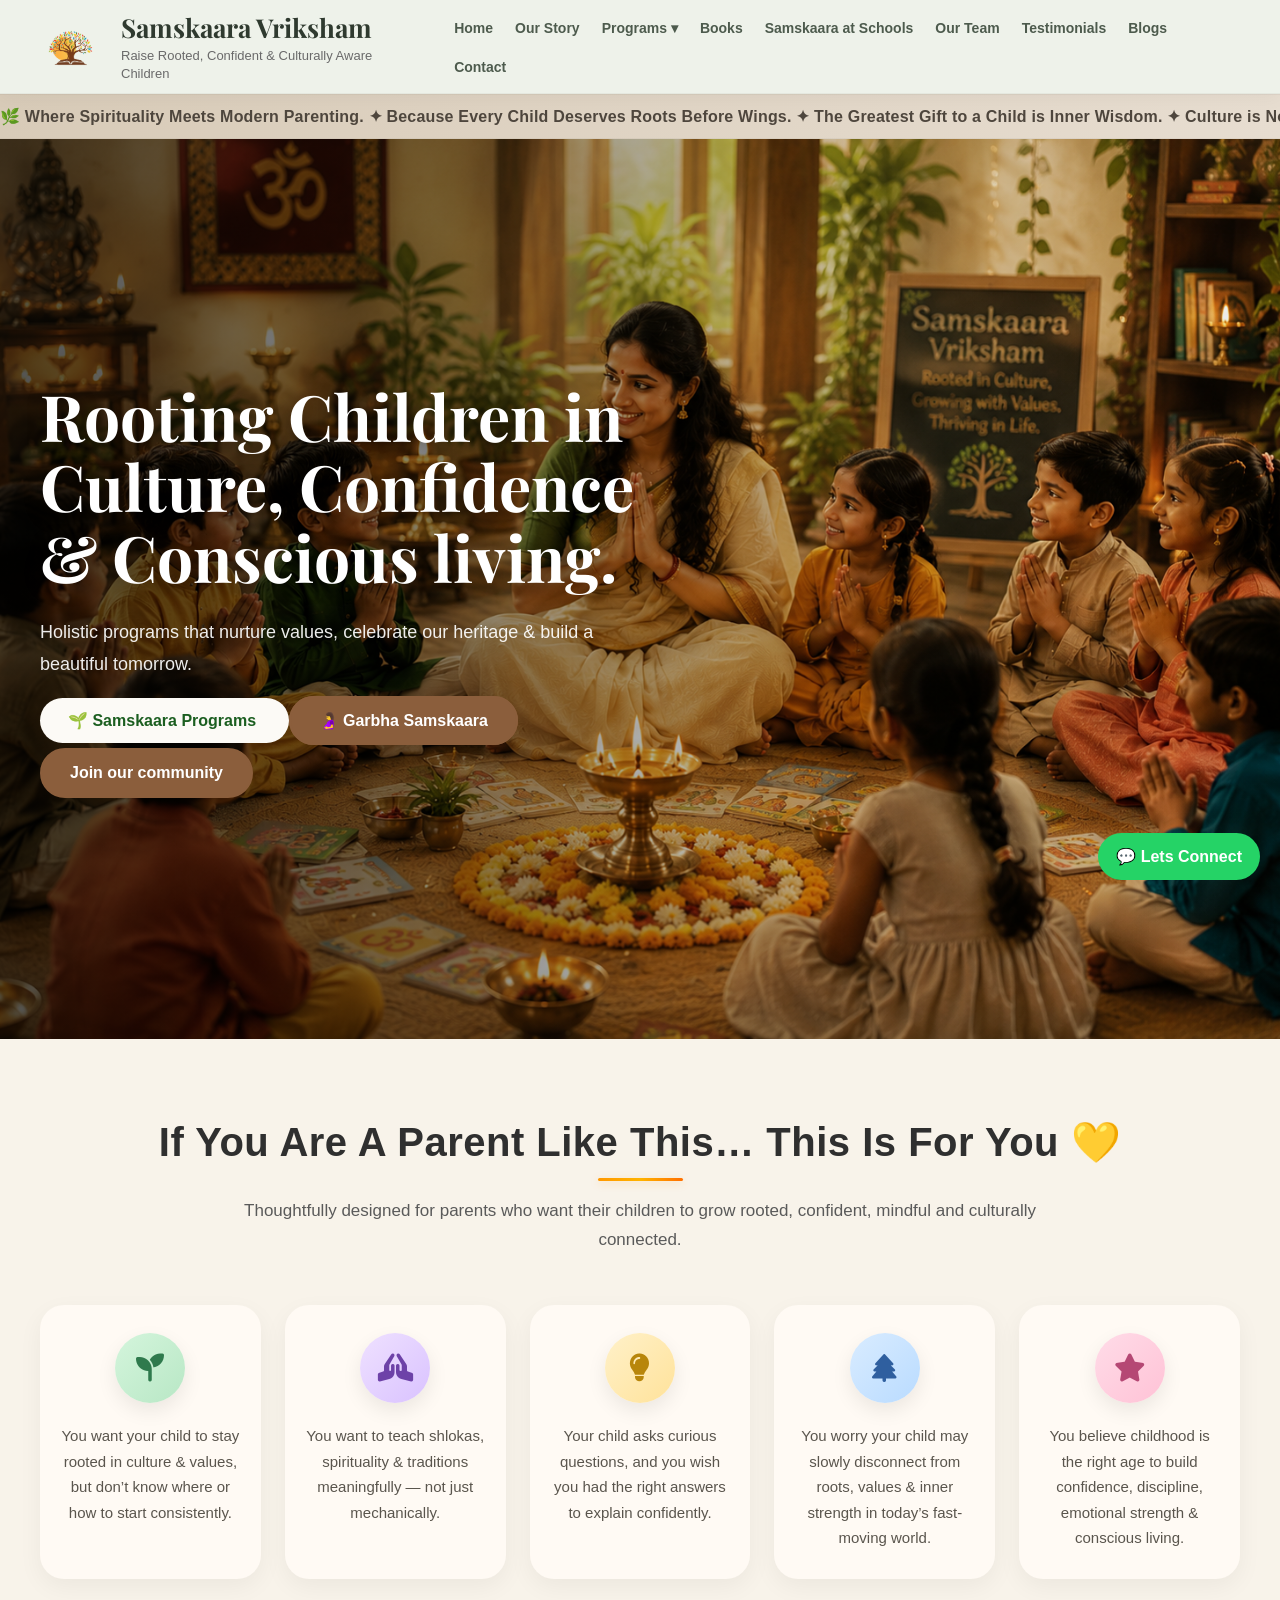
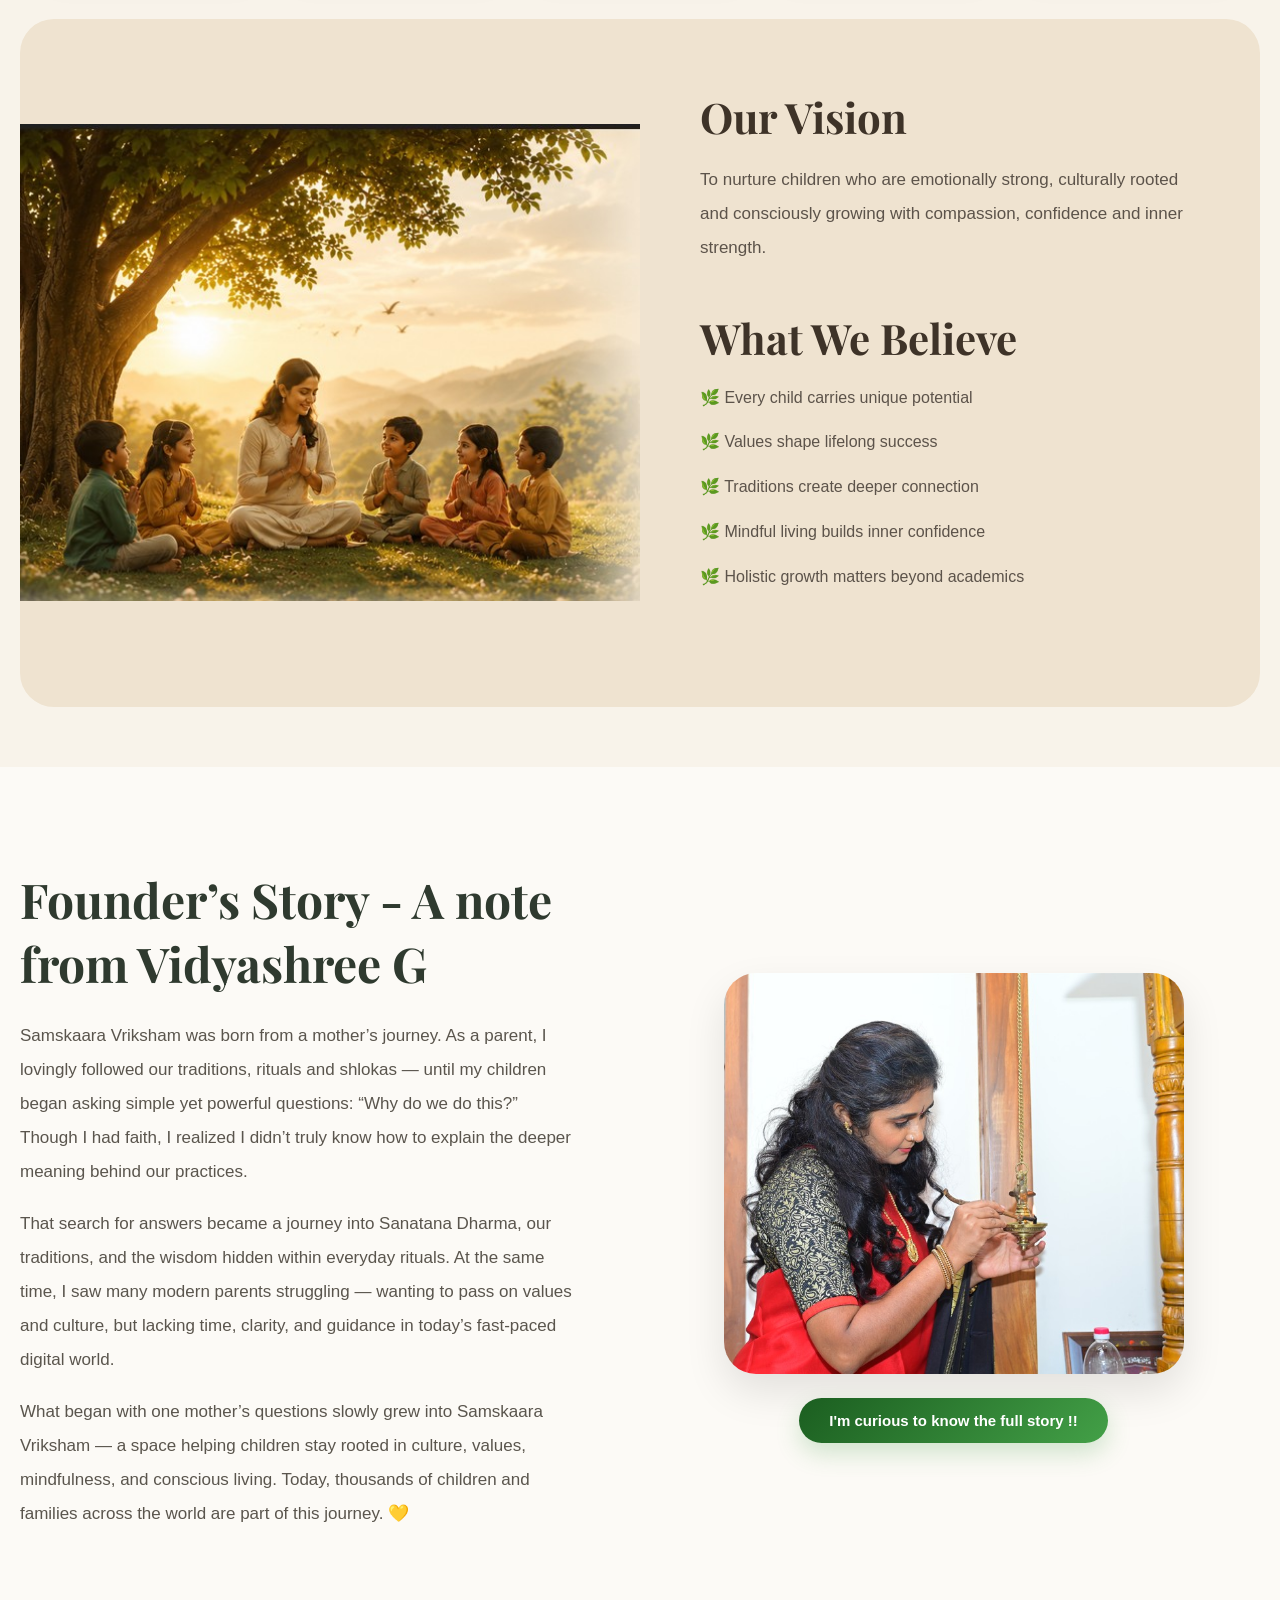
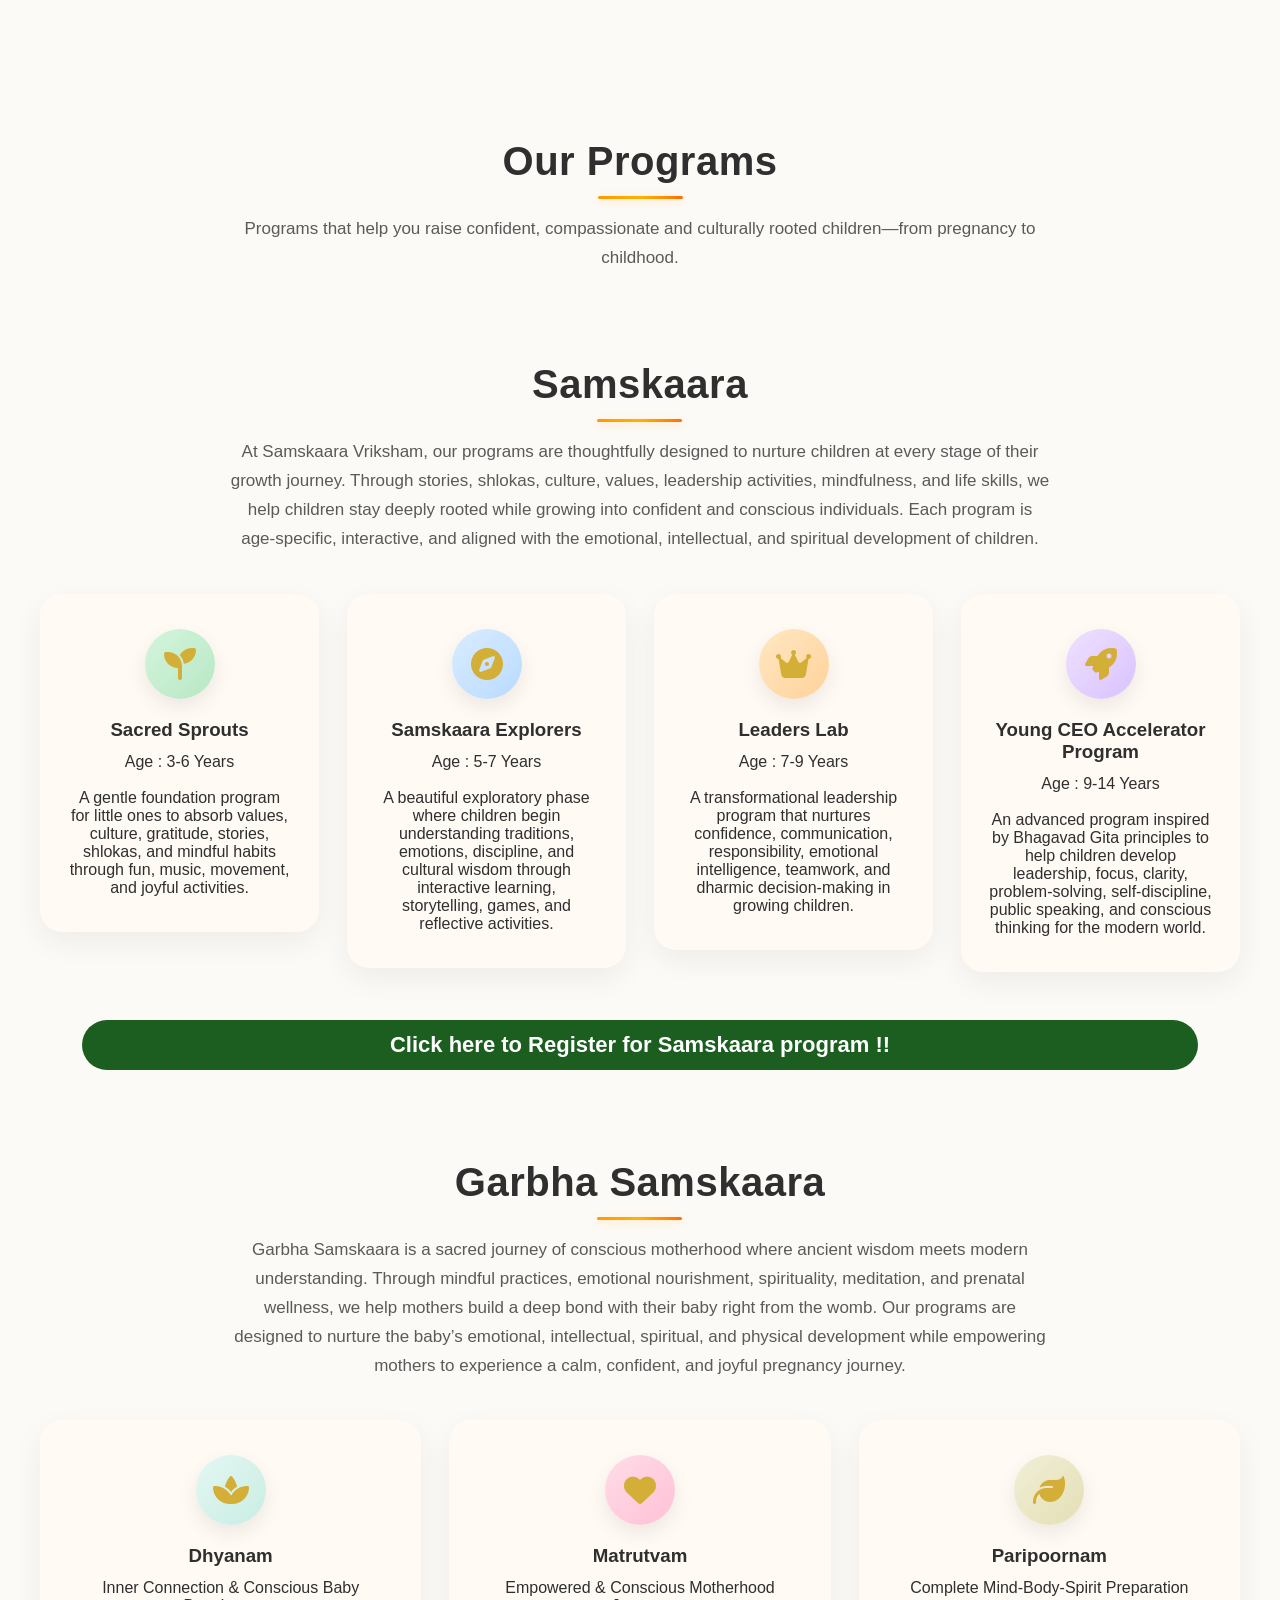
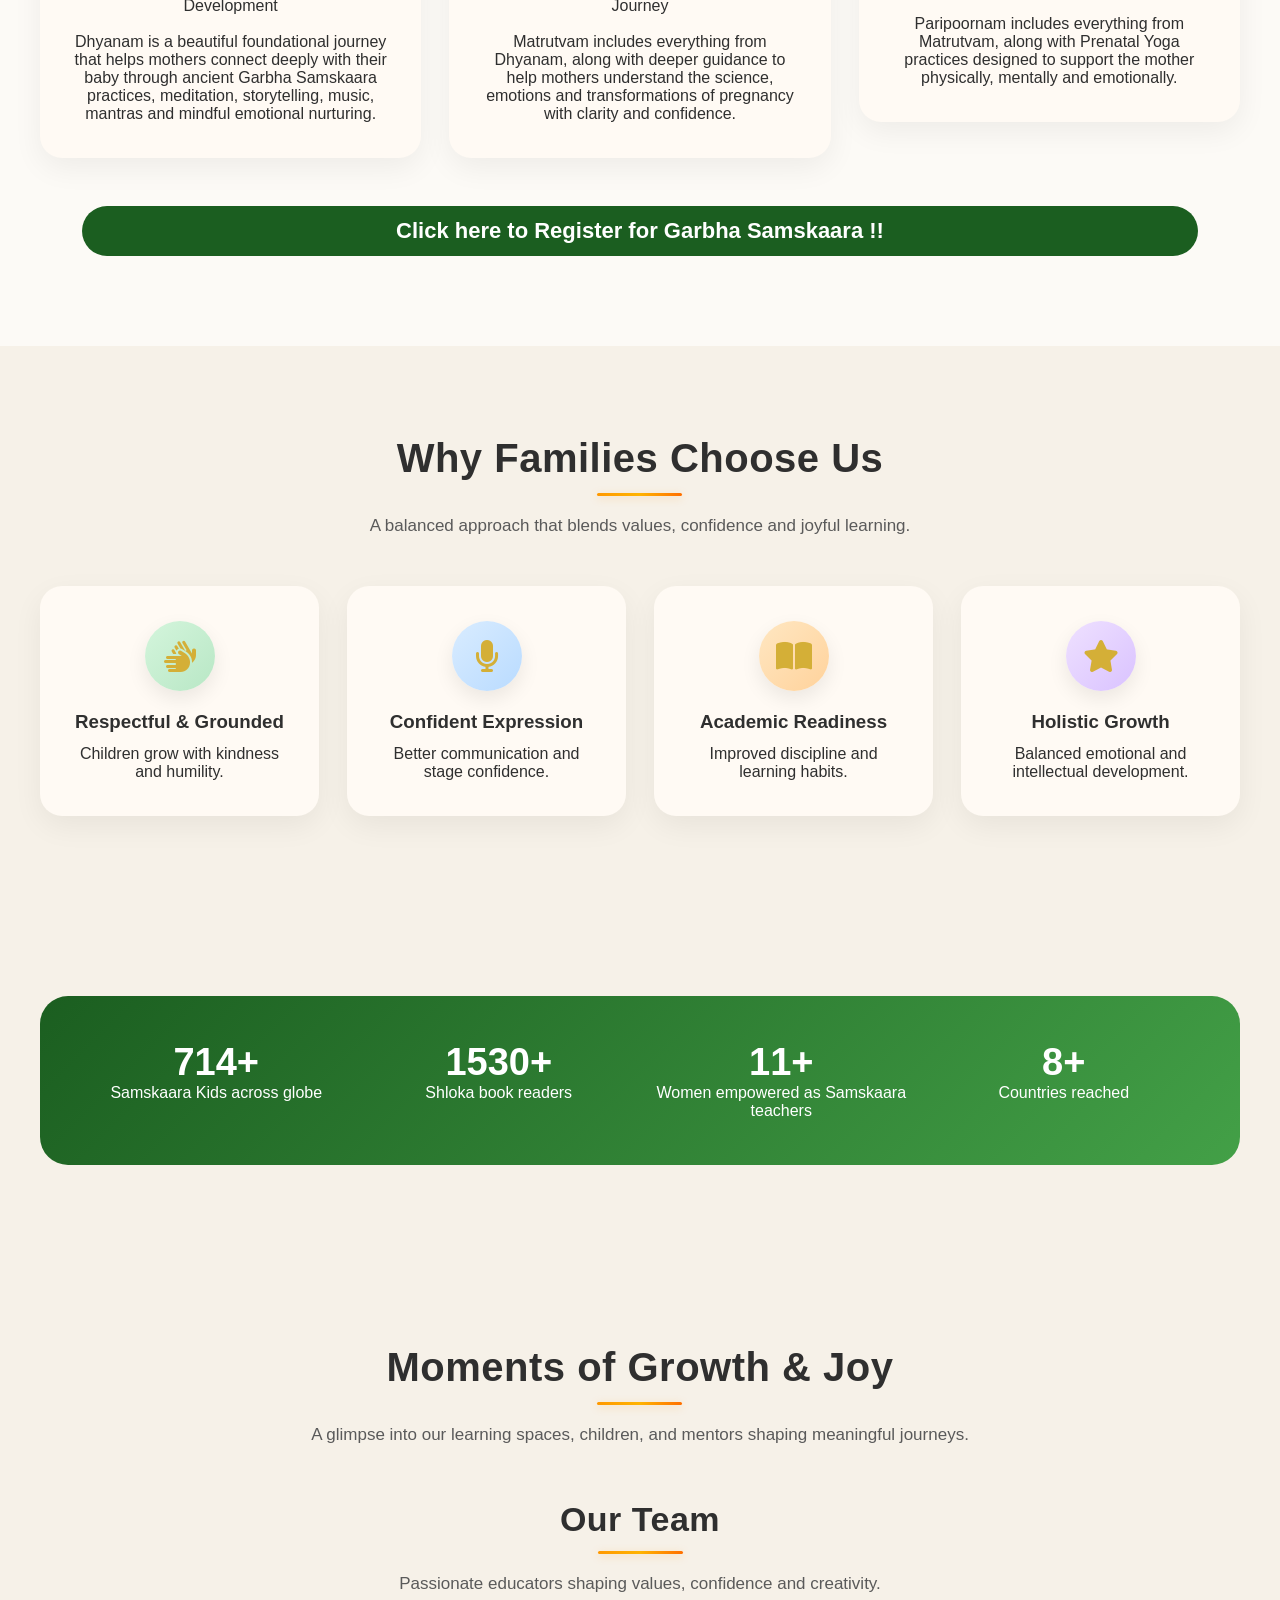
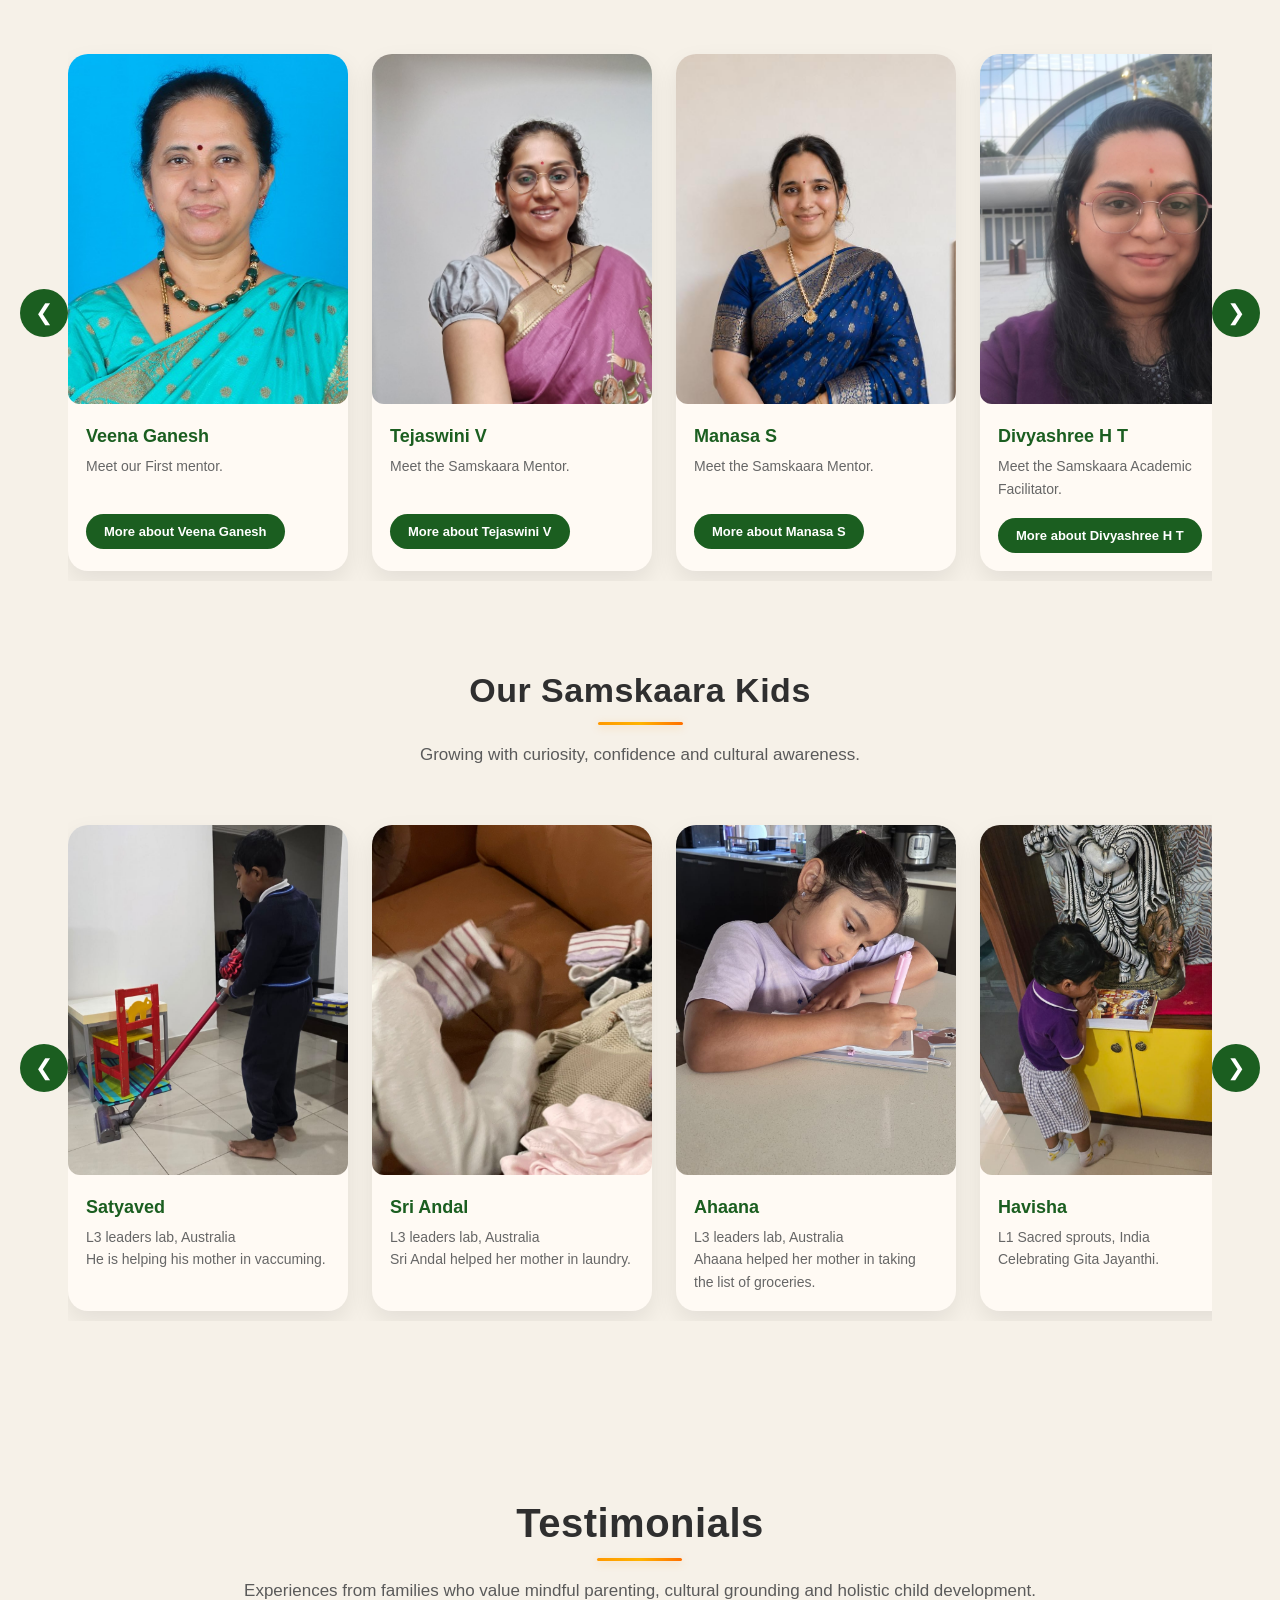
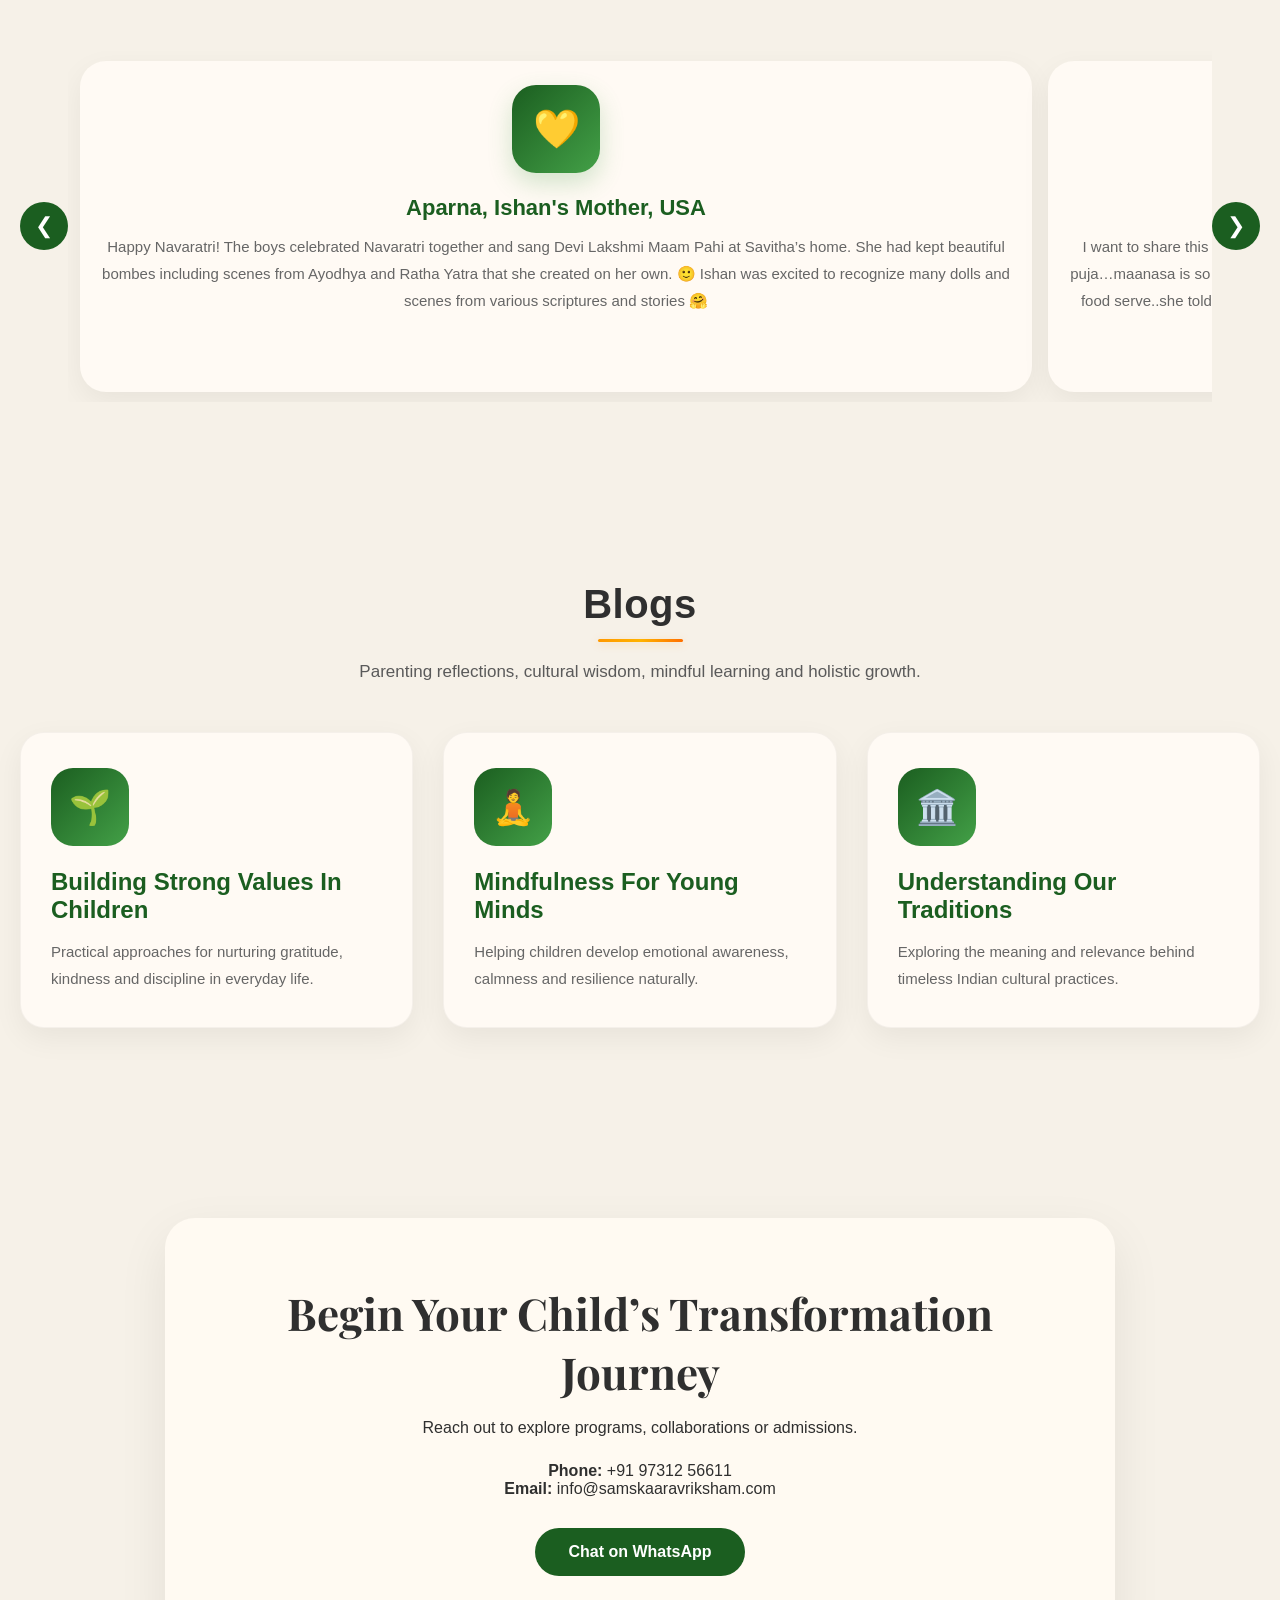
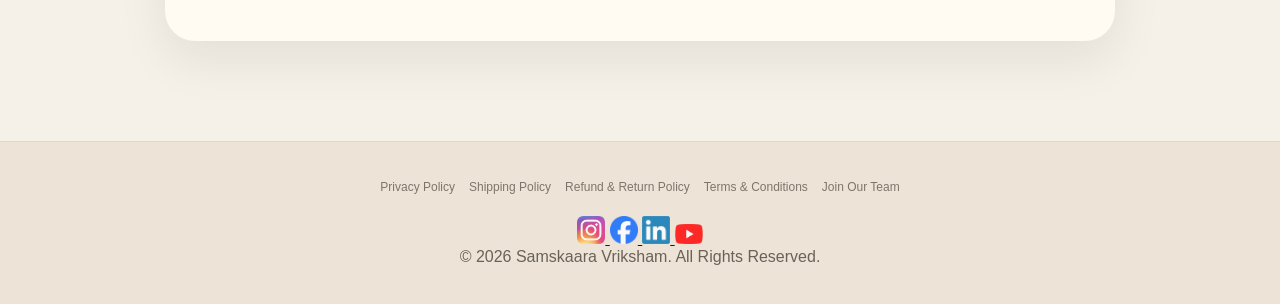
==== index.html @ ed76f3e3 "Update index.html" ====
<!DOCTYPE html>
<html lang="en">

<head>
    <meta charset="UTF-8">
    <meta name="viewport" content="width=device-width, initial-scale=1.0">

    <title>Samskaara Vriksham</title>
	
	<link rel="stylesheet" href="https://cdnjs.cloudflare.com/ajax/libs/font-awesome/6.5.1/css/all.min.css">

    <link rel="stylesheet" href="css/style.css">

    <link href="https://fonts.googleapis.com/css2?family=Playfair+Display:wght@600;700&display=swap" rel="stylesheet">
	
	

		<link rel="icon" href="/favicon.ico" sizes="any">

		<link rel="icon"
			  type="image/png"
			  sizes="32x32"
			  href="/favicon-32x32.png">

		<link rel="icon"
			  type="image/png"
			  sizes="16x16"
			  href="/favicon-16x16.png">

		<link rel="apple-touch-icon"
			  sizes="180x180"
			  href="/apple-touch-icon.png">

		<link rel="manifest"
			  href="/site.webmanifest">


</head>

<body>

<!-- WHATSAPP -->
<a href="https://wa.me/919731256611"
   class="whatsapp-float"
   target="_blank">
    💬 Lets Connect
</a>

<!-- Header -->
<header>

    <div class="header-container">

        <!-- LEFT -->

        <div class="header-left">

            <img src="images/SamskaaraLogo.png"
                 class="logo"
                 alt="Logo">

            <div class="brand-text">

                <h1>Samskaara Vriksham</h1>

                <p>
                    Raise Rooted, Confident &
                    Culturally Aware Children
                </p>

            </div>

        </div>

        <!-- RIGHT -->

        <nav>
            <a href="#home">Home</a>
            <a href="#founder's story">Our Story</a>
            <!--<a href="#programs">Programs</a>-->
			<div class="dropdown">
				<a href="#programs">Programs ▾</a>
				<div class="dropdown-content">
					<a href="#samskaara-programs">
						Samskaara
					</a>
					<a href="#garbha-programs">
						Garbha Samskaara
					</a>
				</div>
			</div>
			<a href="books.html" target="_blank"> Books </a>
			<a href="schools.html" target="_blank"> Samskaara at Schools </a>
            <a href="#gallery">Our Team</a>
            <a href="#testimonials">Testimonials</a>
            <a href="#blogs">Blogs</a>
            <a href="#contact">Contact</a>
        </nav>

    </div>

</header>


<!-- ANNOUNCEMENT -->

<section class="announcement-bar">

    <div class="announcement-track">

        <!-- SET 1 -->

        <div class="announcement-content">
            🌿 Where Spirituality Meets Modern Parenting. ✦ Because Every Child Deserves Roots Before Wings. ✦ The Greatest Gift to a Child is Inner Wisdom. ✦ Culture is Not Taught in a Day — It is Lived Every Day
        </div>

        <div class="announcement-content">
            🌿 Batch announcements - Enrollments open for ✦ Ankuram - Japan, USA ✦ Hanuman Chalisa - India ✦ Gita Vidya - India ✦ Garbha Samskaara - July batch open.
        </div>

        <!-- DUPLICATE FOR SMOOTH LOOP -->

        <div class="announcement-content">
            🌿 Where Spirituality Meets Modern Parenting. ✦ Because Every Child Deserves Roots Before Wings. ✦ The Greatest Gift to a Child is Inner Wisdom. ✦ Culture is Not Taught in a Day — It is Lived Every Day
        </div>

        <div class="announcement-content">
            🌿 Batch announcements - Enrollments open for ✦ Ankuram - Japan, USA ✦ Hanuman Chalisa - India ✦ Gita Vidya - India ✦ Garbha Samskaara - July batch open.
        </div>

    </div>

</section>



<!-- HERO -->
<section class="premium-hero" id="home">

    <div class="hero-overlay"></div>

    <div class="hero-wrapper">

        <div class="hero-text">

            <h1>
                Rooting Children in<br>
                Culture, Confidence &
                Conscious living.
            </h1>

            <p>
                Holistic programs that nurture values,
                celebrate our heritage & build
                a beautiful tomorrow.
            </p>

            <div class="hero-buttons">

                <!--<a href="#programs"
                   class="hero-btn primary">
                    Explore Programs
                </a>-->
				
				<div class="program-selector">

					<a href="#samskaara-programs"
					   class="hero-btn primary">
						🌱 Samskaara Programs
					</a>

					<a href="#garbha-programs"
					   class="hero-btn secondary">
						🤰 Garbha Samskaara
					</a>

				</div>

                <!--<a href="https://calendly.com/vidyashreeg-samskaaravriksham/call-with-vidya-shree-g-founder-of-samskaara-vriksham"
                   class="hero-btn secondary community-btn">
                    Book a call
                </a>-->

				<a href="https://chat.whatsapp.com/F5Qf7QOpMAM3xeWgp6a5io"
				   class="hero-btn secondary"  target="_blank">
					Join our community
				</a>

            </div>

        </div>

    </div>

</section>

<!-- =========================
     ABOUT + VISION SECTION
========================= -->

<section class="about-vision-section">

    <!-- TOP CONCERNS -->

    <div class="concern-strip">

        <div class="section-heading">

		<h2>If You Are A Parent Like This… This Is For You 💛</h2>

		<p>
			Thoughtfully designed for parents who want
			their children to grow rooted, confident,
			mindful and culturally connected.
		</p>

        </div>

      <div class="concern-grid">

    <div class="concern-card">

        <div class="concern-icon">
			<i class="fas fa-seedling"></i>
		</div>
		
		<!--<div class="concern-icon">🌱</div>-->

        <p>
            You want your child to stay rooted in
            culture & values, but don’t know where
            or how to start consistently.
        </p>

    </div>

    <div class="concern-card">

        <div class="concern-icon">
			<i class="fas fa-hands-praying"></i>
		</div>

        <p>
            You want to teach shlokas,
            spirituality & traditions meaningfully —
            not just mechanically.
        </p>

    </div>

    <div class="concern-card">

        <div class="concern-icon">
			<i class="fas fa-lightbulb"></i>
		</div>

        <p>
            Your child asks curious questions,
            and you wish you had the right answers
            to explain confidently.
        </p>

    </div>

    <div class="concern-card">

        <div class="concern-icon">
			<i class="fas fa-tree"></i>
		</div>

        <p>
            You worry your child may slowly disconnect
            from roots, values & inner strength in
            today’s fast-moving world.
        </p>

    </div>

    <div class="concern-card">

        <div class="concern-icon">
			<i class="fas fa-star"></i>
		</div>

        <p>
            You believe childhood is the right age
            to build confidence, discipline,
            emotional strength & conscious living.
        </p>

    </div>

</div>
    <!-- ABOUT + VISION -->

    <div class="vision-wrapper">

        <!-- LEFT IMAGE -->

        <div class="vision-image">

            <img src="images/mission.jpg"
                 alt="About Samskaara">

        </div>

        <!-- RIGHT CONTENT -->

        <div class="vision-content">

            <div class="vision-block">

                <h2>Our Vision</h2>

                <p>
                    To nurture children who are emotionally strong,
                    culturally rooted and consciously growing with
                    compassion, confidence and inner strength.
                </p>

            </div>

            <div class="vision-block">

                <h2>What We Believe</h2>

                <ul class="vision-list">

                    <li>🌿 Every child carries unique potential</li>

                    <li>🌿 Values shape lifelong success</li>

                    <li>🌿 Traditions create deeper connection</li>

                    <li>🌿 Mindful living builds inner confidence</li>

                    <li>🌿 Holistic growth matters beyond academics</li>

                </ul>

            </div>

        </div>

    </div>

</section>


<!-- =========================
     FOUNDER STORY SECTION
========================= -->

<section class="founder-story-section" id="founder's story">

    <div class="founder-wrapper">



        <!-- LEFT CONTENT -->

        <div class="founder-content">

            <h2>Founder’s Story - A note from Vidyashree G</h2>

            <p>
				Samskaara Vriksham was born from a mother’s journey.

				As a parent, I lovingly followed our traditions, rituals and shlokas 
				— until my children began asking simple yet powerful questions:
				“Why do we do this?”

				Though I had faith, I realized I didn’t truly know how to explain 
				the deeper meaning behind our practices.
            </p>

            <p>
				That search for answers became a journey into Sanatana Dharma, 
				our traditions, and the wisdom hidden within everyday rituals.

				At the same time, I saw many modern parents struggling 
				— wanting to pass on values and culture, but lacking time, 
				clarity, and guidance in today’s fast-paced digital world.
            </p>

            <p>
                What began with one mother’s questions slowly grew into Samskaara Vriksham
				— a space helping children stay rooted in culture, 
				values, mindfulness, and conscious living.

				Today, thousands of children and families across the world are part of this journey. 💛
            </p>


        </div>
		

<!-- RIGHT IMAGE -->

<div class="founder-image">

    <img src="images/founder.JPG"
         alt="Founder - Vidyashree G">

    <!-- READ MORE BUTTON -->

    <button class="founder-read-btn"
            onclick="openFounderModal()">
        I'm curious to know the full story !!
    </button>

</div>



<!-- FOUNDER MODAL -->

<div class="founder-modal-overlay"
     id="founderModalOverlay"
     onclick="closeFounderModal()">

    <div class="founder-modal"
         onclick="event.stopPropagation()">

        <span class="founder-close-btn"
              onclick="closeFounderModal()">
            ×
        </span>


<h3>A Mother’s Vision 💛</h3>

<div class="founder-modal-scroll">

    <!-- SHORT TEASER -->
	<p>
		It all began with motherhood.
	</p>

	<p>
		Though I was raised in a culturally rich family,
		I followed traditions with devotion. Festivals were celebrated with joy, shlokas were chanted with love, 
		and I believed I was passing on the same values effortlessly.
		until my children began asking:
		“Why do we do this?”
	</p>

	<p>
		But motherhood changed everything.
	</p>
		
	<p>
		My sons, with their innocent yet curious minds, began asking questions—
		questions that stopped me in my tracks.

		“Why should we take a bath before breakfast?”
		“Why do we chant shlokas?”
		“Why do we follow these rituals?”
	</p>

	<p>
		I had always followed these practices…
		but now, for the first time, I had to explain them.
	</p>
	
	<p>
		And I didn’t have answers.

		That’s when the journey truly began.
	</p>

	<p>
		With a strong will to guide my children meaningfully, 
		I started researching, learning, and rediscovering the 
		depth behind our traditions. What began as a mother’s 
		search for answers slowly turned into a deeper exploration
		of Sanatana Dharma, our Puranas, and the science behind our practices.
	</p>
	
	<p>
		<strong>Then came COVID.</strong>
	</p>

    <!-- EXPAND BUTTON -->

    <button class="expand-story-btn"
            onclick="toggleFullStory()">
        Read Full Story
    </button>

    <!-- FULL STORY -->

    <div class="full-story-content"
         id="fullStoryContent">

    <p>
        With more time at home, the number of questions only grew — and not just from my children.
        When I began interacting with other parents, I realized something important:
    </p>

    <div class="story-points">
        <p>👉 Many of us are following traditions… but we don’t fully understand why.</p>
        <p>👉 Even when we know, we don’t know how to explain it to our children.</p>
    </div>

    <p>
        At the same time, a new challenge was emerging.
    </p>

    <h3>Children today are growing up in a fast-paced, digital world:</h3>

    <ul class="challenge-list">
        <li>Constant screen exposure</li>
        <li>Instant gratification</li>
        <li>Endless food and entertainment choices</li>
    </ul>

    <p>
        They are used to getting everything instantly — just like scrolling on a screen.
        Patience is reducing. Waiting feels difficult.
    </p>

    <h3>And parents?</h3>

    <p>
        With both parents working, stress levels rising, and support systems like grandparents often far away —
        there is very little time, energy, and clarity to consciously pass on values.
    </p>

    <p>
        For families living abroad, the gap feels even wider.
    </p>

    <p class="highlight-text">
        That’s when the thought became clear:
    </p>

    <blockquote>
        “This is not just my problem.<br>
        This is the need of the hour.”
    </blockquote>

    <p>
        And that’s how <strong>Samskaara Vriksham</strong> was born.
    </p>

    

    </div>

</div>

    </div>

</div>



    </div>

</section>



<!-- PROGRAMS -->
<section class="premium-section light-bg" id="programs">

    <!-- HERO HEADING -->
    <div class="section-heading">

        <h2>Our Programs</h2>

        <p>
            Programs that help you raise confident, compassionate and culturally rooted children—from pregnancy to childhood.
        </p>

    </div>

    <!-- ================= SAMSKAARA ================= -->

    <!--<div class="program-category">-->
	<div class="program-category" id="samskaara-programs">

        <div class="section-heading small-heading">

            <h2>Samskaara</h2>

            <p>
                At Samskaara Vriksham, our programs are 
				thoughtfully designed to nurture children at every stage of their growth journey. 
				Through stories, shlokas, culture, values, leadership activities, mindfulness, and life skills, 
				we help children stay deeply rooted while growing into confident and conscious individuals.
				Each program is age-specific, interactive, and aligned with the emotional, intellectual, and spiritual development of children.
            </p>

        </div>

        <div class="premium-grid">

            <!-- ANKURAM -->
            <a href="https://forms.gle/VW9nfLMutMTzNAFb9"
               target="_blank"
               class="program-link sprout">

                <div class="premium-card">

                    <!--<div class="premium-icon">🌱</div>-->
					
					<div class="premium-icon">
						<i class="fas fa-seedling"></i>
					</div>
					

                    <h3> Sacred Sprouts</h3>

                    <p>
                        Age : 3-6 Years
                    </p>
					
					<br>
					
					<p>
						A gentle foundation program for little ones to absorb values, culture, gratitude, stories, shlokas, and mindful habits through fun, music, movement, and joyful activities.
					</p>

                    <!--<span class="quick-btn"
                          onclick="event.preventDefault(); event.stopPropagation(); openModal('Ankuram','A gentle foundation program for little ones to absorb values, culture, gratitude, stories, shlokas, and mindful habits through fun, music, movement, and joyful activities.')">
                        Know more
                    </span>
					

					<span class="quick-btn"
						  onclick="event.preventDefault(); event.stopPropagation(); window.open('https://forms.gle/VW9nfLMutMTzNAFb9', '_blank')">
						Register Here
					</span>-->


                </div>

            </a>

            <!-- DEEPAM -->
            <a href="https://forms.gle/VW9nfLMutMTzNAFb9"
               target="_blank"
               class="program-link explorer">

                <div class="premium-card">

                    <!--<div class="premium-icon">🧭</div>-->

					<div class="premium-icon">
						<i class="fas fa-compass"></i>
					</div>

                    <h3>Samskaara Explorers</h3>

                    <p>
                        Age : 5-7 Years
                    </p>
					
					<br>
					
					<p>
						A beautiful exploratory phase where children begin understanding traditions, emotions, discipline, and cultural wisdom through interactive learning, storytelling, games, and reflective activities.
					</p>

                    <!--<span class="quick-btn"
                          onclick="event.preventDefault(); event.stopPropagation(); openModal('Deepam','A beautiful exploratory phase where children begin understanding traditions, emotions, discipline, and cultural wisdom through interactive learning, storytelling, games, and reflective activities.')">
                        Know more
                    </span>

					<span class="quick-btn"
						  onclick="event.preventDefault(); event.stopPropagation(); window.open('https://forms.gle/VW9nfLMutMTzNAFb9', '_blank')">
						Register Here
					</span>-->

                </div>

            </a>

            <!-- DHARMARATNA -->
            <a href="https://forms.gle/VW9nfLMutMTzNAFb9"
               target="_blank"
               class="program-link leader">

                <div class="premium-card">

                    <!--<div class="premium-icon">🏆</div>-->

					<div class="premium-icon">
						<i class="fas fa-crown"></i>
					</div>

                    <h3>Leaders Lab</h3>

                    <p>
                        Age : 7-9 Years
                    </p>
					
					<br>
					
					<p>
						A transformational leadership program that nurtures confidence, communication, responsibility, emotional intelligence, teamwork, and dharmic decision-making in growing children.
					</p>

                    <!--<span class="quick-btn"
                          onclick="event.preventDefault(); event.stopPropagation(); openModal('Dharmaratna','A transformational leadership program that nurtures confidence, communication, responsibility, emotional intelligence, teamwork, and dharmic decision-making in growing children.')">
                        Know more
                    </span>

					<span class="quick-btn"
						  onclick="event.preventDefault(); event.stopPropagation(); window.open('https://forms.gle/VW9nfLMutMTzNAFb9', '_blank')">
						Register Here
					</span>-->

                </div>

            </a>

            <!-- GITA VIDYA -->
            <a href="https://forms.gle/VW9nfLMutMTzNAFb9"
               target="_blank"
               class="program-link ceo">

                <div class="premium-card">

                    <!--<div class="premium-icon">🌟</div>-->

					<div class="premium-icon">
						<i class="fas fa-rocket"></i>
					</div>

                    <h3>Young CEO Accelerator Program</h3>

                    <p>
                        Age : 9-14 Years
                    </p>
					
					<br>
					
					<p>
						An advanced program inspired by Bhagavad Gita principles to help children develop leadership, focus, clarity, problem-solving, self-discipline, public speaking, and conscious thinking for the modern world.
					</p>
					

                    <!--<span class="quick-btn"
                          onclick="event.preventDefault(); event.stopPropagation(); openModal('Gita Vidya','An advanced program inspired by Bhagavad Gita principles to help children develop leadership, focus, clarity, problem-solving, self-discipline, public speaking, and conscious thinking for the modern world.')">
                        Know more
                    </span>

					<span class="quick-btn"
						  onclick="event.preventDefault(); event.stopPropagation(); window.open('https://forms.gle/VW9nfLMutMTzNAFb9', '_blank')">
						Register Here
					</span>-->

                </div>

            </a>

        </div>

		<div style="width:100%; text-align:center; margin-top:30px;">

				<span class="quick-btn"   style="display:inline-block;width:1200px;max-width:90%;padding:12px;text-align:center;font-size:22px;font-weight:bold;cursor:pointer;"
					  onclick="event.preventDefault(); event.stopPropagation(); window.open('https://forms.gle/VW9nfLMutMTzNAFb9', '_blank')">

					Click here to Register for Samskaara program !!

				</span>

		</div>

    </div>

    <!-- ================= GARBHA SAMSKAARA ================= -->

    <!--<div class="program-category">-->
	<div class="program-category" id="garbha-programs">

        <div class="section-heading small-heading">

            <h2>Garbha Samskaara</h2>

            <p>
                Garbha Samskaara is a sacred journey of conscious motherhood where ancient wisdom meets 
				modern understanding. Through mindful practices, emotional nourishment, spirituality,
				meditation, and prenatal wellness, we help mothers build a deep bond with their baby right from the womb.

				Our programs are designed to nurture the baby’s emotional, intellectual, spiritual, 
				and physical development while empowering mothers to experience a calm, confident, and joyful pregnancy journey.
            </p>

        </div>

        <div class="premium-grid">

            <!-- DHYANAM -->
            <a href="https://forms.gle/JAQhPoVRQ36QSWD99"
               target="_blank"
               class="program-link dhyanam">

                <div class="premium-card">

                    <!--<div class="premium-icon">🧘</div>-->


					<div class="premium-icon">
						<i class="fas fa-spa"></i>
					</div>

                    <h3>Dhyanam</h3>

                    <p>
                        Inner Connection & Conscious Baby Development
                    </p>
					
					<br>
					
					<p>
						Dhyanam is a beautiful foundational journey that helps mothers connect deeply with their baby through ancient Garbha Samskaara practices, meditation, storytelling, music, mantras and mindful emotional nurturing.
					</p>


					<!--<span class="quick-btn"
						  onclick="event.preventDefault(); event.stopPropagation(); openModal(
						  'Dhyanam',
						  `
						  <p>
						  Dhyanam is a beautiful foundational journey that helps mothers connect deeply with their baby through ancient Garbha Samskaara practices, meditation, storytelling, music, mantras and mindful emotional nurturing.
						  </p>

						  <br>

						  <p>
						  This program focuses on nurturing the baby’s:
						  </p>

						  <ul class='modal-list'>
							  <li>🌸 EQ (Emotional Quotient)</li>
							  <li>🧠 IQ (Intelligence Quotient)</li>
							  <li>🕉️ SQ (Spiritual Quotient)</li>
						  </ul>

						  <br>

						  <p>
						  Right from the womb, while helping mothers cultivate peace, positivity, awareness and emotional balance during pregnancy.
						  </p>
						  `
						  )">

						Know More

					</span>

					<span class="quick-btn"
						  onclick="event.preventDefault(); event.stopPropagation(); window.open('https://forms.gle/JAQhPoVRQ36QSWD99', '_blank')">
						Register Here
					</span>-->

                </div>

            </a>

            <!-- MATRUTVAM -->
            <a href="https://forms.gle/JAQhPoVRQ36QSWD99"
               target="_blank"
               class="program-link matrutvam">

                <div class="premium-card">

                    <!--<div class="premium-icon">🤱</div>-->
					<div class="premium-icon">
						<i class="fas fa-heart"></i>
					</div>

                    <h3>Matrutvam</h3>

                    <p>
                        Empowered & Conscious Motherhood Journey
                    </p>
					
					<br>
					
					<p>
						Matrutvam includes everything from Dhyanam, along with deeper guidance to help mothers understand the science, emotions and transformations of pregnancy with clarity and confidence.
					</p>


					<!--<span class="quick-btn"
						  onclick="event.preventDefault(); event.stopPropagation(); openModal(
						  'Matrutvam',
						  `
						  <p>
						  Matrutvam includes everything from Dhyanam,
						  along with deeper guidance to help mothers
						  understand the science, emotions and
						  transformations of pregnancy with
						  clarity and confidence.
						  </p>

						  <br>

						  <p>
						  Through practical wisdom and emotional support,
						  mothers learn:
						  </p>

						  <ul class='modal-list'>

							  <li>🌸 Pregnancy awareness & body changes</li>

							  <li>💛 Emotional management</li>

							  <li>🥗 Sattvic nutrition</li>

							  <li>🎵 Music therapy</li>

							  <li>👶 Infant care basics</li>

							  <li>🤱 Breastfeeding guidance</li>

							  <li>✨ Labor preparation</li>

						  </ul>

						  <br>

						  <p>
						  This journey helps mothers feel emotionally strong,
						  informed, prepared and empowered throughout
						  pregnancy and beyond.
						  </p>
						  `
						  )">

						Know more

					</span>

					<span class="quick-btn"
						  onclick="event.preventDefault(); event.stopPropagation(); window.open('https://forms.gle/JAQhPoVRQ36QSWD99', '_blank')">
						Register Here
					</span>-->

                </div>

            </a>

            <!-- PARIPOORNAM -->
            <a href="https://forms.gle/JAQhPoVRQ36QSWD99"
               target="_blank"
               class="program-link paripoornam">

                <div class="premium-card">

                    <!--<div class="premium-icon">🧘‍♀️</div>-->
					
					<div class="premium-icon">
						<i class="fas fa-leaf"></i>
					</div>					

                    <h3>Paripoornam</h3>

                    <p>
                        Complete Mind-Body-Spirit Preparation
                    </p>
					
					<br>
					
					<p>
						Paripoornam includes everything from Matrutvam, along with Prenatal Yoga practices designed to support the mother physically, mentally and emotionally.
					</p>


					<!--<span class="quick-btn"
						  onclick="event.preventDefault(); event.stopPropagation(); openModal(
						  'Paripoornam',
						  `
						  <p>
						  Paripoornam includes everything from
						  Matrutvam, along with
						  Prenatal Yoga practices designed to
						  support the mother physically,
						  mentally and emotionally.
						  </p>

						  <br>

						  <p>
						  The program includes:
						  </p>

						  <ul class='modal-list'>

							  <li>🧘 Gentle prenatal asanas</li>

							  <li>🌬️ Pranayama & breathwork</li>

							  <li>🌸 Meditation & relaxation techniques</li>

							  <li>💪 Flexibility & strength-building practices</li>

						  </ul>

						  <br>

						  <p>
						  These practices help mothers stay calm,
						  active, flexible and connected during pregnancy,
						  while also supporting smoother recovery
						  and well-being after delivery.
						  </p>
						  `
						  )">

						Know more

					</span>

					<span class="quick-btn"
						  onclick="event.preventDefault(); event.stopPropagation(); window.open('https://forms.gle/JAQhPoVRQ36QSWD99', '_blank')">
						Register Here
					</span>-->

                </div>

            </a>		

        </div>
		
		<div style="width:100%; text-align:center; margin-top:30px;">

				<span class="quick-btn"   style="display:inline-block;width:1200px;max-width:90%;padding:12px;text-align:center;font-size:22px;font-weight:bold;cursor:pointer;"
					  onclick="event.preventDefault(); event.stopPropagation(); window.open('https://forms.gle/JAQhPoVRQ36QSWD99', '_blank')">

					Click here to Register for Garbha Samskaara !!

				</span>

		</div>
    </div>

</section>

<!-- BENEFITS -->
<section class="premium-section" id="benefits">

    <div class="section-heading">
        <h2>Why Families Choose Us</h2>
        <p>
            A balanced approach that blends values,
            confidence and joyful learning.
        </p>
    </div>

    <div class="premium-grid">

        <div class="premium-card benefit grounded">
            <div class="premium-icon">
                <i class="fas fa-hands"></i>
            </div>
            <h3>Respectful & Grounded</h3>
            <p>Children grow with kindness and humility.</p>
        </div>

        <div class="premium-card benefit expression">
            <div class="premium-icon">
                <i class="fas fa-microphone"></i>
            </div>
            <h3>Confident Expression</h3>
            <p>Better communication and stage confidence.</p>
        </div>

        <div class="premium-card benefit learning">
            <div class="premium-icon">
                <i class="fas fa-book-open"></i>
            </div>
            <h3>Academic Readiness</h3>
            <p>Improved discipline and learning habits.</p>
        </div>

        <div class="premium-card benefit holistic">
            <div class="premium-icon">
                <i class="fas fa-star"></i>
            </div>
            <h3>Holistic Growth</h3>
            <p>Balanced emotional and intellectual development.</p>
        </div>

    </div>

</section>

<!-- STATS -->
<section class="premium-section" id="stats-section">

    <div class="highlight-strip">

        <div>
            <h3 class="counter" data-target="1400">0</h3>
            <p>Samskaara Kids across globe</p>
        </div>

        <div>
            <h3 class="counter" data-target="3000">0</h3>
            <p>Shloka book readers</p>
        </div>

        <div>
            <h3 class="counter" data-target="20">0</h3>
            <p>Women empowered as Samskaara teachers</p>
        </div>

        <div>
            <h3 class="counter" data-target="15">0</h3>
            <p>Countries reached</p>
        </div>

    </div>

</section>

<!-- =========================
     GALLERY SECTION
========================= -->

<section class="premium-section"
         id="gallery">

    <div class="section-heading">

        <h2>Moments of Growth & Joy</h2>

        <p>
            A glimpse into our learning spaces, children,
            and mentors shaping meaningful journeys.
        </p>

    </div>

    <!-- ================= TEAM ================= -->

    <div style="margin-top:50px;">

        <div class="section-heading">

            <h2 style="font-size:34px;">Our Team</h2>

            <p>
                Passionate educators shaping values,
                confidence and creativity.
            </p>

        </div>

        <div class="slider-container">

            <button class="slider-btn"
                    onclick="scrollTeamGallery(-1)">
                ❮
            </button>

            <div class="scroll-gallery"
                 id="teamGallery">

                <!-- CARD -->

                <!--<div class="gallery-card">
                    <img src="images/founder1.JPG" alt="Founder">

                    <div class="gallery-card-content">
                        <h3>Founder - Vidyashree G</h3>
                        <p>Guiding children with care and wisdom.</p>
                    </div>
                </div>-->

				<!-- Veena Ganesh -->
				<div class="gallery-card">

					<img src="images/teacher1.jpeg"
						 alt="Teacher">

					<div class="gallery-card-content">

						<h3>Veena Ganesh</h3>
						
						
						<p>
							Meet our First mentor.
						</p>
						
						<br>

						<!-- KNOW MORE BUTTON -->

						<span class="teacher-btn"
							  onclick="event.stopPropagation(); openTeacherModal(
							  'Veena Ganesh',
							  'Meet our First mentor',
							  'images/teacher1.jpeg',
							  `
							  <p>
									Fondly called as 'Veena Amma' was born and brought up in a culturally rich and disciplined family in Hassan, Karnataka, Veena Ganesh grew up in a home where spirituality and tradition were not just practices but a way of life. Nurtured by a strict and disciplined father and a highly educated, culturally rooted mother, her childhood was deeply influenced by daily poojas, bhajans, prayers, and devotional practices followed with sincerity and devotion.
							  </p>

							  <br>

							  <p>
									From a young age, she was immersed in traditions like writing Rama Nama, listening to Kavya Vaachanas from her mother, and actively participating in festivals with complete dedication. Her strongest influences were her mother and grandmother, who consistently upheld family rituals and values, shaping her deep respect for samskaara and cultural continuity.
							  </p>

							  <br>

							  <p>
									As she grew older, Veena began to understand the deeper meaning behind these practices. Her spiritual curiosity expanded further through learning Bhagavad Gita and Upanishads from her aunts, which transformed her perspective on life, parenting, and childhood development. She strongly believes that values, culture, and positive mindset should be nurtured right from early childhood.
							  </p>
							  
							  <p>
									Her journey with Samskaara Vriksham comes from a heartfelt intention—to help children stay culturally rooted, disciplined, and emotionally balanced in today’s fast-changing world. She sees children as pure, curious souls who can be shaped with love, care, and the right guidance in their formative years.
							  </p>

							  <p>
									“Every child deserves true love and care.” 🌿
									A Few Things Close to Her Heart
							</p>
									
									<p>📿 Favourite mantra: “Om Namah Shivaya”</p>
									<p>🪔 Favourite festivals: Gowri & Ganesha festival</p>
									<p>📖 Loves teaching: Shlokas & Bhagavad Gita values</p>
									<p>🍲 Comfort food: Rice & Sambar</p>
									<p>👧 Joy with children: Talking, playing, and making them laugh</p>
									<p>✨ Personal strength: Dedication, honesty, and love</p>
									<p>🌿 Practice: Pranayama and chanting shlokas</p>
									<p>😄 Fun fact: Children enjoy her mimicry and expressive faces</p>
							  
							  `
							  )">
							  
							  

							More about Veena Ganesh

						</span>

					</div>

				</div>

				<!-- Tejaswini V-->
				<div class="gallery-card">

					<img src="images/teacher4.jpeg"
						 alt="Teacher">

					<div class="gallery-card-content">

						<h3>Tejaswini V</h3>

						<p>
							Meet the Samskaara Mentor.
						</p>
						
						<br>

						<!-- KNOW MORE BUTTON -->

						<span class="teacher-btn"
							  onclick="event.stopPropagation(); openTeacherModal(
							  'Tejaswini V',
							  'Meet the Samskaara Mentor',
							  'images/teacher4.jpeg',
							  `
							  <p>
									Born and brought up in Bengaluru, Tejaswini grew up in a loving joint family where traditions, 
									togetherness, and values were naturally practiced in everyday life. Her childhood was filled
									with family gatherings, cultural celebrations, stories from the Puranas, daily poojas, rangoli, 
									and observing the beauty behind Indian traditions and rituals. Growing up in such a nurturing 
									environment gave her confidence, emotional strength, and a deep sense of connection with people
									and culture from an early age.
							  </p>

							  <br>

							  <p>
									Her grandmother played a significant role in shaping her samskaara journey and helping her 
									understand the importance of values, discipline, spirituality, and respecting elders. 
									Watching and following simple daily rituals at home gradually built a strong connection within
									her towards Indian culture, traditions, and spiritual living.
							  </p>

							  <br>

							  <p>
									Tejaswini believes that children should grow with confidence, emotional strength, kindness, 
									patience, and the freedom to express themselves without fear. She strongly feels that true 
									education goes beyond marks and competition — it is about helping children become emotionally 
									healthy, focused, creative, responsible, and self-believing individuals who can face life with clarity and confidence.
							  </p>
							  
							  <p>
									As a mentor at Samskaara Vriksham, she feels deeply connected to the mission of preserving 
									culture and values for future generations. She believes Samskaara Vriksham beautifully connects
									generations together by helping children and families understand not only what traditions are followed,
									but also the meaning, purpose, and wisdom behind them.
							  </p>

							  <p>
									With a background in Electrical and Electronics Engineering, Tejaswini is also a Certified Graphologist
									and Vedic Math teacher. She is passionate about teaching Kannada, shlokas, stotras, their meanings, 
									and guiding people through motivational talks and counselling. Her teaching style is interactive, 
									engaging, knowledgeable, and deeply connected to practical understanding.
							  </p>

							  <p>
									“Every child deserves the opportunity to discover their true potential.” 🌼
									A Few Things Close to Her Heart
							</p>
									
									<p>📿 Loves chanting: “Adi deva namastubhyam prasida mama bhaskara…” </p>
									<p>🪔 Favourite festival: Dasara</p>
									<p>📖 Loves: Teaching Kannada, shlokas, counselling & meaningful conversations</p>
									<p>🌱 Enjoys: Rangoli, gardening, festivals, event planning & cooking</p>
									<p>🍲 Comfort food: South Indian recipes</p>
									<p>🌸 Loves doing with children: Colouring, conversations & interactive learning</p>
									<p>🌸 Personal practices: Yoga, meditation, chanting, reading & solving sudok</p>
									<p>✨ Strongly believes in: Patience, discipline, consistency & emotional strength</p>
							  
							  `
							  )">

							More about Tejaswini V

						</span>

					</div>

				</div>



				<!-- Manasa S -->
				<div class="gallery-card">

					<img src="images/teacher10.jpeg"
						 alt="Teacher">

					<div class="gallery-card-content">

						<h3>Manasa S</h3>

						<p>
							Meet the Samskaara Mentor.
						</p>
						
						<br>

						<!-- KNOW MORE BUTTON -->

						<span class="teacher-btn"
							  onclick="event.stopPropagation(); openTeacherModal(
							  'Manasa S',
							  'Meet the Samskaara Mentor',
							  'images/teacher10.jpeg',
							  `
							  <p>
									Born and brought up in Hyderabad, Manasa grew up in a family rooted in strong values of equality,
									education, kindness, discipline, and independence. Her childhood was filled with deep family bonding,
									traditional festival celebrations, temple visits, and beautiful memories spent with grandparents and cousins — 
									experiences that naturally nurtured her connection towards culture, devotion, and meaningful relationships.
							  </p>

							  <br>

							  <p>
									From a very young age, spirituality became a natural part of her life through simple yet powerful 
									family practices like daily prayers, Sai Baba aarti every Thursday, seeking blessings from elders, 
									and visiting temples during family travels. Her parents deeply shaped her samskaara journey — especially 
									her mother’s unwavering faith in Sai Baba and her father’s inspiring spiritual travels to Jyotirlingas and
									Shakti Peethas across India. Listening to these experiences during 
									childhood created a deep sense of devotion and spiritual connection within her from an early age.
							  </p>

							  <br>

							  <p>
									Motherhood further transformed Manasa’s perspective towards children and learning. 
									Watching how naturally children absorb knowledge inspired her to explore creative, meaningful, 
									and joyful ways of teaching that nurture both confidence and values together.
							  </p>
							  
							  <p>
									As a mentor at Samskaara Vriksham, Manasa passionately contributes towards helping children 
									stay connected to Sanathana Dharma, Indian culture, values, and self-confidence through interactive 
									and child-friendly learning experiences. Her teaching style blends storytelling, music, conversations, 
									activities, creativity, and practical examples that children naturally connect with and enjoy.
							  </p>

							  <p>
									“Every child deserves the opportunity to become their best self.” 🌿
									A Few Things Close to Her Heart
							</p>
									
									<p>📿 Loves chanting: Hanuman Chalisa</p>
									<p>🪔 Favourite festival: Diwali</p>
									<p>📖 Enjoys: Storytelling, Indian culture, creative learning & spiritual growth</p>
									<p>🍲 Comfort food: Pani Puri — anytime, anywhere</p>
									<p>🌸 Loves doing with children: Dancing, singing & making stories come alive through expressions</p>
									<p>✨ Strongly believes in: Kindness, continuous learning & staying humble through life’s journey</p>
							  
							  `
							  )">

							More about Manasa S

						</span>

					</div>

				</div>
				
				<!-- Divyashree H T -->
				<div class="gallery-card">

					<img src="images/teacher6.jpeg"
						 alt="Teacher">

					<div class="gallery-card-content">

						<h3>Divyashree H T</h3>

						<p>
							Meet the Samskaara Academic Facilitator.
						</p>

						<!-- KNOW MORE BUTTON -->

						<span class="teacher-btn"
							  onclick="event.stopPropagation(); openTeacherModal(
							  'Divyashree H T',
							  '🌸  Meet the Samskaara Academic Facilitator.',
							  'images/teacher6.jpeg',
							  `
							  <p>
									Born in Hassan, Karnataka, and currently residing in Doha, Qatar, 
									Divyashree grew up in a simple and traditional family where culture, 
									values, and devotion were naturally woven into everyday life. 
									Her childhood was filled with beautiful memories of family gatherings, 
									traditional festival celebrations, rangoli during special occasions, 
									temple visits, lighting the deepa, and listening to shlokas 
									alongside her amma and grandmother — experiences that deeply 
									rooted her in Indian culture and spirituality from an early age.
							  </p>

							  <br>

							  <p>
									For Divyashree, spirituality has always been about the peace and meaning 
									found behind every ritual and tradition. The loving guidance of her family, 
									especially her mother and grandmother, 
									played a powerful role in shaping her samskaara journey and nurturing her 
									connection towards devotion, respect, and cultural values.
							  </p>

							  <br>

							  <p>
									Her perspective towards children and parenting deepened through observing how beautifully children learn through love, 
									encouragement, and simple everyday actions. 
									She strongly believes that positive words, emotional support, and patient guidance can deeply shape a child’s confidence and future.
							  </p>
							  
							  <p>
									Divyashree felt emotionally connected to the vision 
									of Samskaara Vriksham because of its unique mission 
									to nurture culturally rooted, value-based children
									right from the womb itself. She believes today’s children 
									are the future of society and wishes to contribute towards raising kind, respectful, emotionally strong, 
									and culturally connected individuals.
							  </p>

							  <p>
									With a background in Information Science Engineering and skills in Graphic Designing, 
									Social Media Management, Digital Creativity, Canva, and Digital Marketing, she brings 
									creativity and warmth into everything she does. Her artistic interests — 
									including rangoli, painting, drawing, crafts, music, and reading — naturally reflect in her vibrant and expressive personality.
							  </p>

							  <p>
									“Every child deserves love and good health.” 🌼
									A Few Things Close to Her Heart
							</p>
									
									<p>📿 Loves chanting: Hanuman Chalisa & Rama Raksha Stotram</p>
									<p>🪔 Favourite festival: Maha Shivaratri</p>
									<p>📖 Enjoys: Rangoli, painting, graphic designing, arts & crafts, music & creative expression</p>
									<p>🍲 Comfort food: Idli, Dosa, Pani Puri & Rasmalai</p>
									<p>🌸 Loves doing with children: Creative activities, art, conversations & joyful learning experiences</p>
									<p>🌸 Personal practices: Regular prayers, yoga, music, and reading novels</p>
									<p>✨ Strongly believes in: Kindness, respect, emotional support & rooted values</p>
							  
							  `
							  )">

							More about Divyashree H T

						</span>

					</div>

				</div>


				<!-- Nagalakshmi Sravani G-->
				<div class="gallery-card">

					<img src="images/teacher11.jpeg"
						 alt="Teacher">

					<div class="gallery-card-content">

						<h3>Nagalakshmi Sravani G</h3>

						<p>
							Meet the Samskaara mentor.
						</p>
						
						<br>

						<!-- KNOW MORE BUTTON -->

						<span class="teacher-btn"
							  onclick="event.stopPropagation(); openTeacherModal(
							  'Nagalakshmi Sravani G',
							  'Meet the Samskaara Mentor',
							  'images/teacher11.jpeg',
							  `
							  <p>
									Born in Andhra Pradesh and raised in Chennai, Nagalakshmi Sravani G grew up in a 
									loving family where values, respect, and equality were woven into everyday life. 
									Though her family lived a simple life, her parents ensured that she and her younger 
									brother received not only quality education but also a strong foundation of kindness, 
									humility, and confidence. One of the greatest gifts they gave her was the freedom to express herself, 
									make decisions, and believe in her own potential, shaping the compassionate and purpose-driven person she is today.
							  </p>

							  <br>

							  <p>
									Nagalakshmi's spiritual journey began at a very young age under the loving guidance of her mother, who introduced her 
									to meditation and satsangs. Along with the wisdom of her Guru, these experiences helped her cultivate inner peace, 
									emotional balance, and a deep understanding of personal responsibility. As she explored timeless scriptures like 
									the Ramayana, Mahabharata, and Bhagavad Gita, she discovered that these were not merely ancient stories but practical 
									guides for living with dharma, compassion, self-discipline, and integrity. These teachings continue to inspire both her 
									life and her mission of nurturing children.
							  </p>

							  <br>

							  <p>
									Motherhood became another turning point in her journey. Raising her son helped her realize that children learn far more from what 
									they observe than from what they are told. This profound understanding strengthened her belief that meaningful parenting begins
									with self-transformation, and that parents become the first role models in a child's life. She now strives to embody the very values 
									she wishes to pass on to the next generation.
							  </p>
							  
							  <p>
									Her journey with Samskaara Vriksham stems from a genuine love for children and a heartfelt desire to help them grow into kind, 
									confident, and culturally rooted individuals. She believes that teaching shlokas is not just about learning verses—it is about 
									helping children understand timeless principles, think positively, act responsibly, and apply these values in everyday life. 
									Through joyful, interactive, and value-based learning, she encourages children to embrace compassion, courage, mindfulness, and respect as lifelong companions.
							  </p>
							  
							  <p>
									With qualifications in Computer Applications and Information Technology, along with training as a Mindfulness Meditation Teacher
									and a passion for continuous learning, Sravani brings warmth, creativity, and positivity into every classroom. Children naturally feel 
									happy, excited, and curious around her. One of her most treasured experiences was witnessing a shy three-and-a-half-year-old child, 
									who had remained silent for months, confidently recite shlokas after patient encouragement—a beautiful reminder that every child blossoms in their own unique time.
							</p>

							  <p>
									“Every child deserves the right knowledge.” 🌿
									A Few Things Close to Her Heart
							</p>
									
									<p>📿 Loves chanting: Devotional songs of the Divine</p>
									<p>🪔 Favourite festival: Deepavali</p>
									<p>📖 Enjoys: Meditation, Yoga, Seva, and reading inspiring books</p>
									<p>🍲 Comfort food: Mysore Pak</p>
									<p>🌸 Loves doing with children: Painting, drawing, and joyful creative activities</p>
									<p>✨ Strongly believes in: Joyful, Compassionate, and Purpose-driven</p>
							  
							  `
							  )">

							More about Nagalakshmi Sravani G

						</span>

					</div>

				</div>

				<!-- Rajini V-->
				<div class="gallery-card">

					<img src="images/teacher5.jpeg"
						 alt="Teacher">

					<div class="gallery-card-content">

						<h3>Rajini V</h3>

						<p>
							Meet our Samskaara mentor.
						</p>
						
						<br>

						<!-- KNOW MORE BUTTON -->

						<span class="teacher-btn"
							  onclick="event.stopPropagation(); openTeacherModal(
							  'Rajini V',
							  'Meet our Samskaara mentor',
							  'images/teacher5.jpeg',
							  `
							<p>
									Born and brought up in Bengaluru, Karnataka, Rajini V was raised in a traditional family that beautifully balanced deep-rooted 
									cultural values with a progressive outlook. Growing up alongside her elder sister in a loving home, she experienced both the 
									joyful and challenging phases of life, which shaped her into a compassionate, mature, and understanding individual from an early age.
									Her journey into the professional world began at a young age as a front office executive in a hospital, and today she follows her 
									true passion as a dedicated teacher.
							  </p>

							  <br>

							  <p>
									Rajini's childhood was deeply influenced by spirituality and tradition. With her father serving as a priest at the Sri Raghavendra Swamy Temple,
									she grew up witnessing sacred rituals, festivals, prayers, and the richness of Sanatana Dharma in everyday life. Her mother and sister played a 
									significant role in nurturing her values, discipline, and deep respect for culture, laying the foundation for the samskaara she carries forward today.
							  </p>

							  <br>

							  <p>
									Motherhood brought a profound transformation to Rajini's life. Raising her two sons helped her understand the true meaning of parenting and 
									strengthened her belief that values, discipline, gratitude, and cultural awareness should be nurtured from a very young age. 
									Her passion for preserving Indian traditions naturally led her to become a part of Samskaara Vriksham, where she joyfully contributes to 
									guiding children towards a value-based and culturally rooted life.
							  </p>
							  
							  <p>
									As a Samskaara mentor, Rajini believes that teaching shlokas is much more than helping children memorize verses—it is about helping them 
									understand their meaning, build confidence, develop discipline, and cultivate positivity in everyday life. She dreams of creating a 
									generation of children who respect their parents and teachers, practise gratitude and kindness, and confidently face life's challenges with strong values.
							  </p>

							  <p>
									With a background in Commerce and a Nursery Teacher Training (NTT) certification, Rajini brings warmth, patience, and playful energy into every class. 
									She enjoys becoming one among the children, encouraging them through joyful interactions, songs, games, and meaningful conversations. 
									Having guided multiple batches of children between the ages of 4 and 8, she treasures the curiosity children bring into every session. 
									One of her most cherished memories is of a young student proudly declaring that she would continue learning shlokas because they were 
									important to her—a moment that reaffirmed Rajini's belief in the lasting impact of value-based education.
							  </p>

							  <p>
									“Every child deserves love and affection.” 🌼
									A Few Things Close to Her Heart
							</p>
									
									<p>📿 Loves chanting: Venkatadri Samam Sthanam</p>
									<p>🪔 Favourite festival: Deepawali</p>
									<p>📖 Enjoys: Rangoli, painting, graphic designing, arts & crafts, music & creative expression</p>
									<p>🍲 Comfort food: Home-cooked food</p>
									<p>🌸 Loves doing with children: Playing games, singing songs, and becoming a child with them</p>
									<p>🌸 Personal practices: Chanting</p>
									<p>✨ Strongly believes in: Kindness, Gratitude, and Respect</p>
							  
							  `
							  )">

							More about Rajini V

						</span>

					</div>

				</div>



				<!-- Ashwiini Prasshanth -->
				<div class="gallery-card">

					<img src="images/teacher7.jpeg"
						 alt="Teacher">

					<div class="gallery-card-content">

						<h3>Ashwiini Prasshanth</h3>

						<p>
							Meet the Samskaara Systems Designer
						</p>

						<!-- KNOW MORE BUTTON -->

						<span class="teacher-btn"
							  onclick="event.stopPropagation(); openTeacherModal(
							  'Ashwiini Prasshanth',
							  'Meet the Samskaara Systems Designer',
							  'images/teacher7.jpeg',
							  `
							  <p>
									Born and brought up between Bangalore and her hometown Hampapura near Mysore, 
									Ashwiini experienced the beauty of both urban and rural life while growing up. 
									Surrounded by strong family bonds, traditions, devotion, and togetherness, 
									her childhood was deeply rooted in cultural values, spirituality, and meaningful relationships. 
									Though she grew up in a nuclear family, the warmth and closeness shared with her extended family 
									created a nurturing environment filled with love, respect, and samskaara.
							  </p>

							  <br>

							  <p>
									One of the greatest influences in Ashwiini’s life was her paternal grandmother,
									whose disciplined poojas, devotion, and spiritual way of living left a deep impact on her 
									from a very young age. Watching her elders practice faith, gratitude, and 
									positivity naturally helped Ashwiini stay connected to Indian culture, traditions, 
									and spirituality in a very heartfelt way.
							  </p>

							  <br>

							  <p>
									A B.Com graduate with a PG Diploma in Human Resources Management and a 
									Montessori-trained teacher with over 15 years of experience, 
									Ashwiini beautifully combines emotional warmth, creativity, patience, 
									and cultural values in her journey with children. Her love for teaching, storytelling, 
									music, chanting, and joyful learning reflects deeply in the way children connect with her.
							  </p>
							  
							  <p>
									At Samskaara Vriksham, Ashwiini lovingly handles Ankuram and Samskaara Explorer batches,
									guiding children through stories, shlokas, creative activities, culture, and value-based
									learning in a joyful and emotionally safe environment. Children naturally feel comfortable,
									loved, encouraged, and free to express themselves around her because of her playful, compassionate, 
									and child-like nature.
							  </p>

							  <p>
									“Every child deserves love, understanding, values, and a joyful childhood.” 🌿
									A Few Things Close to Her Heart
							</p>
									
									<p>📿 Loves chanting: Mooshika Vahana</p>
									<p>🪔 Favourite festivals: Chaitra Gowri Pooja & Krishna Janmashtami</p>
									<p>🎶 Enjoys: Music, singing, dancing & storytelling</p>
									<p>🍲 Comfort food: South Indian food</p>
									<p>🌸 Loves doing with children: Storytelling, chanting shlokas & creative games</p>
									<p>✨ Strongly believes in: Love, values, kindness & conscious childhoods</p>
							  
							  `
							  )">

							More about Ashwiini Prasshanth

						</span>

					</div>

				</div>

			<!-- Aparna Vaidhyanathan -->
				<!--<div class="gallery-card">

					<img src="images/teacher8.jpeg"
						 alt="Teacher">

					<div class="gallery-card-content">

						<h3>Aparna Vaidhyanathan</h3>

						<p>
							Meet the Samskaara Mentor
						</p>

						

						<span class="teacher-btn"
							  onclick="event.stopPropagation(); openTeacherModal(
							  'Aparna Vaidhyanathan',
							  'Meet the Samskaara Mentor',
							  'images/teacher8.jpeg',
							  `
							  <p>
									To be updated soon !!
							  </p>
							  
							  `
							  )">

							More about Aparna Vaidhyanathan

						</span>

					</div>

				</div>-->

				<!-- Akshatha A-->
				<div class="gallery-card">

					<img src="images/teacher9.jpeg"
						 alt="Teacher">

					<div class="gallery-card-content">

						<h3>Akshatha A</h3>

						<p>
							Meet the Samskaara Guru.
						</p>
						
						<br>

						<!-- KNOW MORE BUTTON -->

						<span class="teacher-btn"
							  onclick="event.stopPropagation(); openTeacherModal(
							  'Akshatha A',
							  'Meet the Samskaara Guru',
							  'images/teacher9.jpeg',
							  `
							  <p>
									Born and brought up in the serene landscapes of Malenadu, in a small village called Karanagiri in Shivamogga district,
									Akshatha grew up in a loving joint family surrounded by warmth, simplicity, traditions, and togetherness. 
									Her childhood was deeply rooted in daily prayers, gratitude, celebrating festivals with devotion, and 
									staying connected to nature and family values.
							  </p>

							  <br>

							  <p>
									Strongly influenced by her grandfather and parents, Akshatha carries forward the samskaara she grew up with — 
									where culture was never imposed, but joyfully lived every day. Whether it was wearing traditional attire, drawing rangoli, 
									or celebrating rituals together as a family, these experiences shaped her belief that values are best nurtured
									through love and lived experiences.
							  </p>

							  <br>

							  <p>
									A Ph.D. graduate in Chemistry from Mysore University, Akshatha beautifully blends discipline, 
									simplicity, and emotional warmth in her journey with children. Along with her academic background, 
									she also nurtures a love for music, art, reading, yoga, chanting, and mindful living.
							  </p>
							  
							  <p>
									Her journey with children became even more meaningful after motherhood. 
									A powerful thought shared by her grandfather during her pregnancy stayed deeply with her:
									
									“You are contributing to future India.”
							  </p>

							  <p>
									“Every child deserves love, respect and quality time.” 🌿
									A Few Things Close to Her Heart
							</p>
									
									<p>📿 Loves chanting: Lalitha Sahasranama</p>
									<p>🪔 Favourite festival: Deepavali</p>
									<p>📖 Enjoys: Painting, reading & music</p>
									<p>🍲 Comfort food: Payasa</p>
									<p>🌸 Loves doing with children: Listening to their thoughts and opinions</p>
									<p>✨ Strongly believes in: Humanity, kindness & conscious living</p>
							  
							  `
							  )">

							More about Akshatha A

						</span>

					</div>

				</div>



				<!-- Anusha Kunagu-->
				<div class="gallery-card">

					<img src="images/teacher2.jpeg"
						 alt="Teacher">

					<div class="gallery-card-content">

						<h3>Anusha Kunagu</h3>

						<p>
							Meet the Samskaara Architect.
						</p>
						
						<br>

						<!-- KNOW MORE BUTTON -->

						<span class="teacher-btn"
							  onclick="event.stopPropagation(); openTeacherModal(
							  'Anusha Kunagu',
							  'Meet the Samskaara Architect',
							  'images/teacher2.jpeg',
							  `
							  <p>
									Born and brought up in Piduguralla, Guntur district of Andhra Pradesh, 
									Anusha grew up in a spiritually rich and disciplined family where devotion, prayers, 
									shlokas, and meaningful traditions were naturally woven into everyday life. 
									Her childhood was deeply influenced by her family’s strong connection to spirituality, 
									especially her grandfather, who was known for teaching Bhagavad Gita to many people in their town — 
									even to those who could not read or write, purely through listening and devotion.
							  </p>

							  <br>

							  <p>
									From a young age, Anusha was surrounded by an environment rooted in poojas, 
									chanting, meditation, and spiritual discussions. Her father’s curiosity about 
									yogis and deeper life questions inspired her spiritual quest during her teenage years,
									while her mother’s devotion and guidance shaped her values and inner strength.
							  </p>

							  <br>

							  <p>
									Anusha strongly believes that children today need more than just academic success — 
									they need Dharma, compassion, awareness, emotional strength, and a deep connection to 
									their roots. Her journey with Samskaara Vriksham began from this very intention: 
									to help children grow into responsible, respectful, and conscious individuals with a broad and positive mindset.
							  </p>
							  
							  <p>
									As the Conscious Curriculum Architect at Samskaara Vriksham, 
									Anusha lovingly contributes towards designing meaningful learning 
									experiences that help children explore culture, spirituality, values, 
									and self-awareness in a way that sparks curiosity and joyful learning.
							  </p>

							  <p>
									“Every child deserves love, guidance, and encouragement.” 🌿
									A Few Things Close to Her Heart
							</p>
									
									<p>📿 Loves chanting: Shiv Tandav Stotram</p>
									<p>🪔 Favourite festival: Every festival that brings devotion & togetherness</p>
									<p>📖 Enjoys: Spiritual discussions, scriptures & mindful living</p>
									<p>🍲 Comfort food: Pani Puri & anything lovingly made by her mother</p>
									<p>🌸 Loves doing with children: Listening to their curiosity and deep questions</p>
									<p>✨ Strongly believes in: Compassion, surrender & conscious evolution</p>
							  
							  `
							  )">

							More about Anusha Kunagu

						</span>

					</div>

				</div>


				<!-- Amitha Gunashekar -->
				<div class="gallery-card">

					<img src="images/teacher3.jpeg"
						 alt="Teacher">

					<div class="gallery-card-content">

						<h3>Amitha Gunashekar</h3>

						<p>
							Meet the Parent Journey Counsellor.
						</p>

						<!-- KNOW MORE BUTTON -->

						<span class="teacher-btn"
							  onclick="event.stopPropagation(); openTeacherModal(
							  'Amitha Gunashekar',
							  'Meet the Parent Journey Counsellor',
							  'images/teacher3.jpeg',
							  `
							  <p>
									Born in Karur, Tamil Nadu, raised partly in Kochi, Kerala, and now based in Bangalore for over two decades, 
									Amitha’s journey beautifully reflects a blend of diverse cultures, traditions, and spiritual openness.
									Growing up in an agriculture-rooted family, her childhood was filled with simplicity, strong family bonds, 
									storytelling, spirituality, and deep cultural values that naturally shaped her connection towards conscious
									living and Indian traditions.
							  </p>

							  <br>

							  <p>
									Amitha’s spiritual journey was deeply influenced by her mother and the teachings of Vallalar Ramalinga Swamigal,
									whose philosophy of compassion, humanity, and Jeevakarunyam left a lasting impact on her life. 
									Rather than growing up around rigid religious practices, she was nurtured through meditative practices, 
									devotion, kindness, and an openness to understanding that there are many beautiful paths to the Divine.
							  </p>

							  <br>

							  <p>
									One of the strongest values that shaped Amitha was the way her family raised children collectively with love, 
									involvement, and togetherness. Watching cousins grow up like siblings taught her the importance of emotional 
									connection, rooted upbringing, and conscious parenting — values that continue to influence her parenting journey even today.
							  </p>
							  
							  <p>
									An Engineering graduate with an MBA in Human Resources and certification in Data Analytics, Amitha also nurtures a 
									deep love for Carnatic music, yoga, storytelling, rangoli art, and screen-free childhood experiences. 
									Her passion lies in helping children reconnect with their roots, identity, and pride in Indian culture in a 
									world that is increasingly disconnected from it.
							  </p>

							  <p>
									“If you don’t instil pride in their identity at a young age, children may struggle to find it later in life.” 🌿
									A Few Things Close to Her Heart
							</p>
									
									<p>📿 Loves chanting: Lalitha Sahasranama</p>
									<p>🪔 Favourite festival: Varamahalakshmi</p>
									<p>📖 Enjoys: Rangoli art, storytelling & screen-free activities with children</p>
									<p>🍲 Comfort food: Pav Bhaji</p>
									<p>🌸 Loves doing with children: Cooking & storytelling</p>
									<p>✨ Strongly believes in: Compassion, identity, healthy childhoods & conscious living</p>
							  
							  `
							  )">

							More about Amitha Gunashekar

						</span>

					</div>

				</div>

            </div>

            <button class="slider-btn"
                    onclick="scrollTeamGallery(1)">
                ❯
            </button>

        </div>

    </div>

    <!-- ================= KIDS ================= -->

    <div style="margin-top:90px;">

        <div class="section-heading">

            <h2 style="font-size:34px;">Our Samskaara Kids</h2>

            <p>
                Growing with curiosity, confidence
                and cultural awareness.
            </p>

        </div>

        <div class="slider-container">

            <button class="slider-btn"
                    onclick="scrollGallery(-1)">
                ❮
            </button>

            <div class="scroll-gallery"
                 id="kidsGallery">

                <div class="gallery-card">
                    <img src="images/k1.jpeg" alt="Kids">

                    <div class="gallery-card-content">
                        <h3>Satyaved</h3>
						<p>L3 leaders lab, Australia</p>
						<p>He is helping his mother in vaccuming.</p>
                    </div>
                </div>

                <div class="gallery-card">
                    <img src="images/k2.jpeg" alt="Kids">

                    <div class="gallery-card-content">
                        <h3>Sri Andal </h3>
						<p>L3 leaders lab, Australia</p>
						<p>Sri Andal helped her mother in laundry.</p>
                    </div>
                </div>

                <div class="gallery-card">
                    <img src="images/k3.jpeg" alt="Kids">

                    <div class="gallery-card-content">
                        <h3>Ahaana </h3>
						<p>L3 leaders lab, Australia</p>
						<p>Ahaana helped her mother in taking the list of groceries.</p>
                    </div>
                </div>

                <div class="gallery-card">
                    <img src="images/k4.jpeg" alt="Kids">

                    <div class="gallery-card-content">
                        <h3>Havisha </h3>
						<p>L1 Sacred sprouts, India</p>
						<p>Celebrating Gita Jayanthi.</p>
                    </div>
                </div>

                <div class="gallery-card">
                    <img src="images/k5.jpeg" alt="Kids">

                    <div class="gallery-card-content">
                        <h3>Adeehsh </h3>
						<p>L1 Sacred sprouts, India</p>
						<p>Watering the plants.</p>
                    </div>
                </div>

            </div>

            <button class="slider-btn"
                    onclick="scrollGallery(1)">
                ❯
            </button>

        </div>

    </div>

</section>

<!-- =========================
     TESTIMONIALS SECTION
========================= -->

<section class="premium-section"
         id="testimonials">

    <div class="section-heading">

        <h2>Testimonials</h2>

        <p>
            Experiences from families who value mindful parenting,
            cultural grounding and holistic child development.
        </p>

    </div>

    <!-- FEATURED TESTIMONIAL -->

   <!-- <div class="testimonial-hero">

        <div class="testimonial-hero-content">

            <div class="quote-icon">
                “
            </div>

            <h3>
                Meaningful Journeys. Lasting Impact.
            </h3>

            <p>
                We are honored to work with families who believe
                in raising emotionally strong, culturally aware
                and confident children through mindful learning
                and value-based growth.
            </p>

            <span class="testimonial-coming">
                Authentic stories and experiences - presented below.
            </span>

        </div>

    </div>-->



<!-- TESTIMONIAL SLIDER -->

<div class="slider-container">

    <!-- LEFT BUTTON -->

    <button class="slider-btn"
            onclick="scrollTestimonials(-1)">
        ❮
    </button>

    <!-- TESTIMONIALS -->

    <div class="testimonial-grid"
         id="testimonialGallery">
		 
		 <div class="testimonial-card">

            <div class="testimonial-avatar">
                💛
            </div>

            <h4>Aparna, Ishan's Mother, USA</h4>

            <p>
                Happy Navaratri! The boys celebrated Navaratri together and sang Devi Lakshmi Maam Pahi at Savitha’s home. 
				She had kept beautiful bombes including scenes from Ayodhya and Ratha Yatra that she created on her own. 
				🙂 Ishan was excited to recognize many dolls and scenes from various scriptures and stories 🤗
            </p>

        </div>

        <div class="testimonial-card">

            <div class="testimonial-avatar">
                💛
            </div>

            <h4>Lakshmi, Manasa's Mother from Dubai</h4>

            <p>
                I want to share this with you dear ….today we went to kanyapuja in one of my frnd house .
				they consider maanasa as one kanya n do puja…maanasa is so much dedicated and do all rituals perfectly…
				even other kids play with plates and other she didn't touch anything till food serve..she told me its devi ma…
				food is god na we must not touch before puja n all she told me…really 🥺 ….samskara program influence her much 😍🥰

				🙏🏻…thank you dear 💙💗💞💜
            </p>

        </div>

        <div class="testimonial-card">

            <div class="testimonial-avatar">
                💛
            </div>

            <h4>Swathi, Advik's Mother from India</h4>

            <p>
                Thank you so much ma'am, At School also his teachers have started telling that his pronounciation has improved a lot!
            </p>

        </div>

        <div class="testimonial-card">

            <div class="testimonial-avatar">
                💛
            </div>

            <h4>Anonymous</h4>

            <p>
                When I first enrolled Aadhvik in the Bhagavad Gita program, I had some doubts about whether he would be able to keep up. 
				But now, he's able to recite 6 shlokas continuously, and with a little guidance, he can even recall and recite the entire shloka on his own. 
				The program has really helped improve his concentration and speech, and I can see the positive changes in him. Thank you so much for enrolling him in this program!
            </p>

        </div>
		
      <div class="testimonial-card">

            <div class="testimonial-avatar">
                💛
            </div>

            <h4>Harshini, Kathir's Mother from India</h4>

            <p>
                Kathir was excited to be part of Udupi virtual tour. He enjoyed the making of prasadam and ofcourse finishing it 😊 We had been to Udupi in May, there, he on his own for the first time in a temple had anna prasadam… He loves cow, calfs, he just enjoyed the place…
				From last evening, who ever comes home, he is showing this temple and mask…
				Thank you for such sessions.
				Grateful to be part of Samskara Vriksham family.
	
				It was a great experience.
				Learnt new things along with my daughter. Quiz is really good. She learnt how to prepare Panchamirtham. Thank you for making them learn. 🙏🙏
            </p>

        </div>

    </div>

    <!-- RIGHT BUTTON -->

    <button class="slider-btn"
            onclick="scrollTestimonials(1)">
        ❯
    </button>

</div>

</section>


<!-- =========================
     BLOGS SECTION
========================= -->

<section class="premium-section"
         id="blogs";>

    <div class="section-heading">

        <h2>Blogs</h2>

        <p>
            Parenting reflections, cultural wisdom,
            mindful learning and holistic growth.
        </p>

    </div>

    <!--<div class="blogs-wrapper">

        <!-- MAIN FEATURED BLOG -->

        <!--<div class="featured-blog">

            <div class="featured-blog-content">

                <span class="blog-tag">
                    Coming Soon
                </span>

                <h3>
                    Thoughtful Learning For Modern Families
                </h3>

                <p>
                    We are thoughtfully curating meaningful articles,
                    parenting insights, cultural understanding,
                    emotional wellness guidance and mindful learning
                    resources to support families on their journey.
                </p>

                <div class="blog-points">

                    <div class="blog-point">
                        🌿 Conscious Parenting
                    </div>

                    <div class="blog-point">
                        📚 Cultural Wisdom
                    </div>

                    <div class="blog-point">
                        💛 Emotional Wellbeing
                    </div>

                    <div class="blog-point">
                        🧠 Child Development
                    </div>

                </div>

            </div>

        </div>-->

        <!-- UPCOMING ARTICLES -->

        <div class="blog-grid">

            <div class="blog-card">

                <div class="blog-icon">
                    🌱
                </div>

                <h3>
                    Building Strong Values In Children
                </h3>

                <p>
                    Practical approaches for nurturing gratitude,
                    kindness and discipline in everyday life.
                </p>

            </div>

            <div class="blog-card">

                <div class="blog-icon">
                    🧘
                </div>

                <h3>
                    Mindfulness For Young Minds
                </h3>

                <p>
                    Helping children develop emotional awareness,
                    calmness and resilience naturally.
                </p>

            </div>

            <div class="blog-card">

                <div class="blog-icon">
                    🏛️
                </div>

                <h3>
                    Understanding Our Traditions
                </h3>

                <p>
                    Exploring the meaning and relevance behind
                    timeless Indian cultural practices.
                </p>

            </div>

        </div>

    </div>

</section>

<!-- CONTACT -->
<section class="premium-cta" id="contact">

    <div class="cta-box">

        <h2>Begin Your Child’s Transformation Journey</h2>

        <p>
            Reach out to explore programs,
            collaborations or admissions.
        </p>

        <div class="contact-info">

            <p><strong>Phone:</strong> +91 97312 56611</p>

            <p><strong>Email:</strong> info@samskaaravriksham.com</p>

        </div>

        <div class="cta-actions">

            <a href="https://wa.me/919731256611"
               class="hero-btn primary green-btn"
               target="_blank">
                Chat on WhatsApp
            </a>

        </div>

    </div>

</section>

<!-- FOOTER -->
<footer class="site-footer">

    <div class="footer-links">

        <a href="privacy-policy.html" target="_blank">Privacy Policy</a>
        <a href="shipping-policy.html" target="_blank">Shipping Policy</a>
        <a href="refund-return-policy.html" target="_blank">Refund & Return Policy</a>
        <a href="terms-conditions.html" target="_blank">Terms & Conditions</a>
        <a href="join-our-team.html" target="_blank">Join Our Team</a>

    </div>

    <div class="social-links">

        <a href="https://www.instagram.com/samskaara_vriksham/" target="_blank">
            <img src="images/instagram.png" alt="">
        </a>

        <a href="https://www.facebook.com/SamskaaraVirksham/" target="_blank">
            <img src="images/facebook.png" alt="">
        </a>

        <a href="https://www.linkedin.com/in/vidya-shree-g-0a568635/" target="_blank">
            <img src="images/linkedin.png" alt="">
        </a>

        <a href="https://www.youtube.com/@Samskaara_Vriksham" target="_blank">
            <img src="images/youtube.png" alt="">
        </a>

    </div>

    <p>© 2026 Samskaara Vriksham. All Rights Reserved.</p>

</footer>



<!-- PROGRAM MODAL -->
<div class="modal-overlay" id="modalOverlay" onclick="closeModal()">

    <div class="modal" onclick="event.stopPropagation()">

        <span class="close-btn" onclick="closeModal()">×</span>

        <h3 id="modalTitle"></h3>

       <!-- <p id="modalText"></p>-->
	   <div id="modalText"></div>

    </div>

</div>


<!-- PROGRAM SCRIPT -->

<script>

function openModal(title, text) {

    document.getElementById("modalTitle").innerText = title;

    document.getElementById("modalText").innerHTML = text;

    document.getElementById("modalOverlay").style.display = "flex";
}

function closeModal() {

    document.getElementById("modalOverlay").style.display = "none";
}

</script>



<script>

function scrollGallery(direction) {

    const gallery = document.getElementById('kidsGallery');

    const card = gallery.querySelector('.gallery-card');

    const cardWidth = card.offsetWidth;

    const gap = 24; // match your CSS gap if any

    const scrollAmount = cardWidth + gap;

    gallery.scrollBy({
        left: direction * scrollAmount,
        behavior: 'smooth'
    });
}

function scrollTeamGallery(direction){

    const gallery = document.getElementById('teamGallery');

    const card = gallery.querySelector('.gallery-card');

    const style = window.getComputedStyle(gallery);

    const gap = parseInt(style.gap || 0);

    const cardWidth = card.offsetWidth + gap;

    gallery.scrollBy({
        left: direction * cardWidth,
        behavior: 'smooth'
    });
}
</script>


<script>

function openFounderModal() {

    document.getElementById(
        "founderModalOverlay"
    ).style.display = "flex";
}

function closeFounderModal() {

    document.getElementById(
        "founderModalOverlay"
    ).style.display = "none";
}

</script>


<script>

function toggleFullStory() {

    const story = document.getElementById("fullStoryContent");
    const btn = document.querySelector(".expand-story-btn");

    if (story.style.display === "block") {

        story.style.display = "none";
        btn.style.display = "inline-block";

    } else {

        story.style.display = "block";
        btn.style.display = "none";
    }
}

</script>



<!-- TEACHER MODAL -->

<div class="teacher-modal-overlay"
     id="teacherModalOverlay"
     onclick="closeTeacherModal()">

    <div class="teacher-modal"
         onclick="event.stopPropagation()">

        <span class="teacher-close-btn"
              onclick="closeTeacherModal()">
            ×
        </span>

        <div class="teacher-modal-scroll">

            <img src=""
                 id="teacherModalImage"
                 class="teacher-modal-image">

            <h2 id="teacherModalTitle"></h2>

            <span class="teacher-modal-role"
                  id="teacherModalRole">
            </span>

            <div id="teacherModalText"></div>

        </div>

    </div>

</div>



<script>

function openTeacherModal(
    name,
    role,
    image,
    text
) {

    document.getElementById(
        "teacherModalTitle"
    ).innerText = name;

    document.getElementById(
        "teacherModalRole"
    ).innerText = role;

    document.getElementById(
        "teacherModalImage"
    ).src = image;

    document.getElementById(
        "teacherModalText"
    ).innerHTML = text;

    document.getElementById(
        "teacherModalOverlay"
    ).style.display = "flex";
}

function closeTeacherModal() {

    document.getElementById(
        "teacherModalOverlay"
    ).style.display = "none";
}

</script>


<script>

/*
function scrollTestimonials(value){

    document.getElementById(
        "testimonialGallery"
    ).scrollBy({

        left:value,

        behavior:'smooth'
    });
}*/

function scrollTestimonials(direction){

    const container = document.getElementById("testimonialGallery");

    const card = container.querySelector(".testimonial-card");

    const cardWidth = card.offsetWidth + 24; // include gap

    container.scrollBy({
        left: direction * cardWidth,
        behavior: "smooth"
    });
}

</script>

<script>

const counters = document.querySelectorAll('.counter');

function animateCounter(counter){

    const target = +counter.getAttribute('data-target');

    let count = 0;

    const increment = target / 100;

    function updateCounter(){

        count += increment;

        if(count < target){

            counter.innerText = Math.ceil(count) + "+";

            requestAnimationFrame(updateCounter);

        } else {

            counter.innerText = target + "+";

        }
    }

    updateCounter();
}

const observer = new IntersectionObserver((entries) => {

    entries.forEach(entry => {

        if(entry.isIntersecting){

            const counter = entry.target;

            counter.innerText = "0";

            animateCounter(counter);
        }
    });

}, {
    threshold: 0.5
});

counters.forEach(counter => {
    observer.observe(counter);
});

</script>


</body>
</html>
---- css/style.css ----
*{
    margin:0;
    padding:0;
    box-sizing:border-box;
}

html{
    scroll-behavior:smooth;

    scroll-padding-top:120px;
}

body{
    font-family:'Segoe UI',sans-serif;

    background:#f6f1e8;

    color:#2f2f2f;

    overflow-x:hidden;
}

/* HEADER */

header{

    position:sticky;
    top:0;
    left:0;
    width:100%;

    z-index:1000;

    background:rgba(237,242,234,0.94);

    backdrop-filter:blur(12px);

    border-bottom:
        1px solid rgba(120,110,90,0.08);

    box-shadow:
        0 4px 18px rgba(0,0,0,.04);
}

/* CONTAINER */

.header-container{

    max-width:1250px;

    margin:auto;

    padding:10px 24px;

    display:flex;

    align-items:center;

    justify-content:space-between;

    gap:30px;
}

/* LEFT SIDE */

.header-left{

    display:flex;

    align-items:center;

    gap:14px;
}

/* LOGO */

.logo{

    width:68px;

    height:auto;

    object-fit:contain;
}

/* BRAND TEXT */

.brand-text h1{

    font-size:26px;

    color:#2f3a2f;

    margin-bottom:2px;

    font-family:'Playfair Display',serif;
}

.brand-text p{

    font-size:13px;

    color:#6a6a6a;

    line-height:1.4;
}

/* NAVIGATION */

nav{

    display:flex;

    align-items:center;

    gap:22px;

    flex-wrap:wrap;
}

nav a{

    color:#4d5b4d;

    text-decoration:none;

    font-weight:600;

    font-size:14px;

    transition:.3s ease;
}

nav a:hover{

    color:#1b5e20;
}

/* MOBILE */

@media(max-width:900px){

    .header-container{

        flex-direction:column;

        gap:14px;

        text-align:center;
    }

    .header-left{

        flex-direction:column;
    }

    nav{

        justify-content:center;

        gap:14px;
    }

    .brand-text h1{

        font-size:24px;
    }

    .brand-text p{

        font-size:12px;
    }

    .logo{

        width:62px;
    }
}

/* =========================
   ANNOUNCEMENT BAR
========================= */

.announcement-bar{

    background:
        linear-gradient(
            90deg,
            #d8cbb8,
            #e7ddd0
        );

    overflow:hidden;

    padding:12px 0;

    border-top:
        1px solid rgba(0,0,0,.04);

    border-bottom:
        1px solid rgba(0,0,0,.04);

    position:relative;
}

/* TRACK */

.announcement-track{

    display:flex;

    width:max-content;

    animation:
        marqueeScroll 38s linear infinite;
}

/* CONTENT */

.announcement-content{

    white-space:nowrap;

    color:#4e463d;

    font-weight:600;

    letter-spacing:.2px;

    padding-right:120px;

    flex-shrink:0;
}

/* SMOOTH INFINITE SCROLL */

@keyframes marqueeScroll{

    from{
        transform:translateX(0);
    }

    to{
        transform:translateX(-100%);
    }
}


/* HERO */

#home{

    scroll-margin-top:140px;
}
.premium-hero{

    position:relative;

    min-height:100vh;

    display:flex;
    align-items:center;

    padding:80px 20px;

    background:
        url('../images/samskaarahero1.png');

    background-size:cover;
    background-position:center;
    background-repeat:no-repeat;

    overflow:hidden;
}

/* DARK OVERLAY */

.hero-overlay{

    position:absolute;
    inset:0;

    background:
        linear-gradient(
            90deg,
            rgba(0,0,0,.68) 0%,
            rgba(0,0,0,.45) 35%,
            rgba(0,0,0,.15) 70%,
            rgba(0,0,0,.05) 100%
        );

    z-index:1;
}

/* CONTENT */

.hero-wrapper{

    position:relative;
    z-index:2;

    max-width:1200px;
    width:100%;

    margin:auto;
}

.hero-text{

    max-width:620px;

    color:white;
}

.hero-text h1{

    font-size:68px;
    line-height:1.08;

    margin-bottom:24px;

    font-family:'Playfair Display',serif;

    text-shadow:
        0 4px 18px rgba(0,0,0,.35);
}

.hero-text p{

    font-size:20px;
    line-height:1.9;

    margin-bottom:34px;

    color:rgba(255,255,255,.92);
}

.hero-buttons{

    display:flex;
    gap:18px;
    flex-wrap:wrap;
}

.hero-btn{

    padding:15px 30px;

    border-radius:50px;

    text-decoration:none;
    font-weight:600;

    transition:.3s ease;
}

.hero-btn:hover{

    transform:translateY(-2px);
}

.primary{

    background:#fcfaf6;
    color:#1b5e20;
}

.secondary{

    border:1px solid rgba(255,255,255,.5);
    color:white;

    backdrop-filter:blur(4px);
}

/* MOBILE */

@media(max-width:900px){

    .premium-hero{

        min-height:90vh;

        background-position:center;
    }

    .hero-text{

        text-align:center;
        margin:auto;
    }

    .hero-buttons{

        justify-content:center;
    }

    .hero-text h1{

        font-size:46px;
    }
}

@media(max-width:768px){

    .hero-text h1{

        font-size:36px;
    }

    .hero-text p{

        font-size:16px;
    }
}

.hero-text h1{
    font-size:64px;
    line-height:1.1;
    margin-bottom:24px;
    font-family:'Playfair Display',serif;
}

.hero-text p{
    font-size:18px;
    line-height:1.8;
    margin-bottom:30px;
}

.hero-buttons{
    display:flex;
    gap:18px;
    flex-wrap:wrap;
}

.hero-btn{
    padding:14px 28px;
    border-radius:50px;
    text-decoration:none;
    font-weight:600;
}

.primary{
    background:#fcfaf6;
    color:#1b5e20;
}

.secondary{
    border:1px solid rgba(255,255,255,.5);
    color:white;
}

/* HERO CARD */

.hero-card{
    background:rgba(255,255,255,.10);
    backdrop-filter:blur(10px);

    border-radius:24px;

    padding:35px;
}

.hero-card h3{
    margin-bottom:20px;
}

.hero-points{
    display:flex;
    flex-direction:column;
    gap:20px;
}

.hero-point{
    display:flex;
    gap:15px;
}

.hero-icon{
    width:52px;
    height:52px;

    border-radius:14px;

    background:rgba(255,255,255,.15);

    display:flex;
    align-items:center;
    justify-content:center;

    font-size:24px;
}

/* SECTIONS */

.premium-section{
    padding:90px 20px;
}

.light-bg{
    background:#fcfaf6;
}

.section-heading{
    text-align:center;
    margin-bottom:45px;
    position:relative;
}

/* TITLE */
.section-heading h2{
    font-size:40px;
    font-weight:800;
    letter-spacing:0.5px;

    display:inline-block;

    color:#2f2f2f; /* your actual site tone (not purple-heavy) */

    position:relative;
    padding:0 18px;
}

/* SIMPLE ACCENT LINE (matches your orange CTA system) */
.section-heading h2::after{
    content:"";
    display:block;
    width:85px;
    height:3px;
    margin:12px auto 0;

    border-radius:10px;

    background:linear-gradient(
        90deg,
        #ff9800,
        #ffb300,
        #ff6f00
    );

    box-shadow:0 2px 8px rgba(255,152,0,0.25);
}

/* SUBTEXT */
.section-heading p{
    font-size:17px;
    max-width:820px;
    margin:16px auto 0;
    line-height:1.7;

    color:#5a5a5a;
}

/* GRID */

.premium-grid{
    max-width:1200px;
    margin:auto;

    display:grid;
    grid-template-columns:repeat(auto-fit,minmax(240px,1fr));
    gap:28px;
}

/* CARD */

.premium-card{
    background:#fffaf4;
    border-radius:22px;

    padding:35px 28px;
    text-align:center;

    box-shadow:0 10px 30px rgba(0,0,0,.06);

    transition:.3s;
}

.premium-card:hover{
    transform:translateY(-8px);
}

/*
.premium-icon{
    width:90px;
    height:90px;

    margin:auto auto 20px;

    border-radius:24px;

    background:linear-gradient(135deg,#1b5e20,#43a047);

    display:flex;
    align-items:center;
    justify-content:center;

    font-size:40px;
    color:white;
}*/

/* BASE ICON */
.premium-icon{
    width:70px;
    height:70px;
    border-radius:50%;
    display:flex;
    align-items:center;
    justify-content:center;
    margin:0 auto 20px;
    font-size:28px;
    box-shadow:0 8px 20px rgba(0,0,0,0.08);
    transition:all 0.3s ease;
}

/* ================= SAMSKAARA ================= */

/* Sacred Sprouts */
.program-link.sprout .premium-icon{
    background: linear-gradient(135deg,#d4f5dc,#b8e7c5);
    color:#2f7a4d;
}

/* Explorers */
.program-link.explorer .premium-icon{
    background: linear-gradient(135deg,#d9ecff,#b9dbff);
    color:#2f5f9f;
}

/* Leaders Lab */
.program-link.leader .premium-icon{
    background: linear-gradient(135deg,#ffe7c2,#ffd29b);
    color:#b36a00;
}

/* CEO */
.program-link.ceo .premium-icon{
    background: linear-gradient(135deg,#efe1ff,#d9c2ff);
    color:#6d42a8;
}

/* ================= GARBHA ================= */

/* Dhyanam */
.program-link.dhyanam .premium-icon{
    background: linear-gradient(135deg,#e4f7f2,#c8ede3);
    color:#2c7a6b;
}

/* Matrutvam */
.program-link.matrutvam .premium-icon{
    background: linear-gradient(135deg,#ffdce8,#ffc2d6);
    color:#b54874;
}

/* Paripoornam */
.program-link.paripoornam .premium-icon{
    background: linear-gradient(135deg,#f1efd7,#e4dfb5);
    color:#8a7a1f;
}

/* hover */
.premium-card:hover .premium-icon{
    transform:translateY(-5px) scale(1.06);
}

.premium-card h3{
    margin-bottom:12px;
}


/* ================= BENEFITS COLORS ================= */

/* Respectful & Grounded */
.benefit.grounded .premium-icon{
    background: linear-gradient(135deg,#d4f5dc,#b8e7c5);
    color:#2f7a4d;
}

/* Confident Expression */
.benefit.expression .premium-icon{
    background: linear-gradient(135deg,#d9ecff,#b9dbff);
    color:#2f5f9f;
}

/* Academic Readiness */
.benefit.learning .premium-icon{
    background: linear-gradient(135deg,#ffe7c2,#ffd29b);
    color:#b36a00;
}

/* Holistic Growth */
.benefit.holistic .premium-icon{
    background: linear-gradient(135deg,#efe1ff,#d9c2ff);
    color:#6d42a8;
}

/* hover effect */
.premium-card:hover .premium-icon{
    transform:translateY(-5px) scale(1.06);
}

/* STATS */

.highlight-strip{
    max-width:1200px;
    margin:auto;

    background:linear-gradient(135deg,#1b5e20,#43a047);

    border-radius:28px;

    padding:45px;

    display:grid;
    grid-template-columns:repeat(4,1fr);

    gap:20px;

    text-align:center;
    color:white;
}

.highlight-strip h3{
    font-size:38px;
}

/* GALLERY */

.gallery-grid{
    max-width: 1200px;
    margin: auto;

    display: flex;
    gap: 20px;

    overflow-x: auto;
    scroll-behavior: smooth;

    padding: 10px 16px;

    scrollbar-width: none;

    scroll-snap-type: x mandatory;
}

.gallery-grid::-webkit-scrollbar{
    display: none;
}

.gallery-grid img{
    width: 100%;
    height: 280px;
    object-fit: cover;

    border-radius: 18px;
}

/* CTA */

.premium-cta{
    padding:100px 20px;
}

.cta-box{
    max-width:950px;
    margin:auto;

    background:#fffaf2;

    border-radius:30px;

    padding:65px 40px;

    text-align:center;

    box-shadow:0 18px 50px rgba(0,0,0,.08);
}

.cta-box h2{
    font-size:44px;
    margin-bottom:18px;
    font-family:'Playfair Display',serif;
}

.contact-info{
    margin:25px 0;
}

.green-btn{
    background:#1b5e20;
    color:white;
}



/* FOOTER */

.site-footer{

    background:
        #ede4d7;

    color:#4e463d;

    text-align:center;

    padding:38px 20px;

    border-top:
        1px solid rgba(0,0,0,.06);
}

.site-footer p{
    color:#6a6258;
}

/* SOCIAL ICONS */

.social-links img{

    width:28px;

    opacity:.82;

    transition:.3s ease;
}

.social-links img:hover{

    opacity:1;

    transform:translateY(-2px);
}

/* WHATSAPP */

.whatsapp-float{
    position:fixed;
    right:20px;
    bottom:20px;

    background:#25D366;
    color:white;

    padding:14px 18px;

    border-radius:50px;

    text-decoration:none;
    font-weight:bold;

    z-index:2000;
}

/* MOBILE */

@media(max-width:900px){

    .hero-wrapper{
        grid-template-columns:1fr;
    }

    .hero-text{
        text-align:center;
    }

    .hero-buttons{
        justify-content:center;
    }

    .hero-text h1{
        font-size:46px;
    }

    .highlight-strip{
        grid-template-columns:repeat(2,1fr);
    }
}

@media(max-width:768px){

    .hero-text h1{
        font-size:36px;
    }

    .section-heading h2{
        font-size:30px;
    }

    .cta-box h2{
        font-size:32px;
    }

    .highlight-strip{
        grid-template-columns:1fr;
    }

    nav{
        gap:10px;
    }

    nav a{
        font-size:12px;
    }
}

/* STORY SECTION */

.story-block{
    max-width:1200px;
    margin:0 auto 90px auto;

    display:flex;
    align-items:center;
    gap:60px;
}

.story-block.reverse{
    flex-direction:row-reverse;
}

.story-image{

    flex:.8;

    display:flex;
    justify-content:center;
}

.story-image img{

    width:85%;
    max-width:380px;

    border-radius:24px;

    box-shadow:
        0 14px 35px rgba(0,0,0,.10);

    transition:.35s ease;

    object-fit:cover;
}

.story-image img:hover{
    transform:scale(1.02);
}

.story-text{
    flex:1;
}

.story-text h3{
    font-size:32px;
    margin-bottom:18px;
    color:#1b5e20;
    font-family:'Playfair Display',serif;
}

.story-text p{
    font-size:17px;
    line-height:1.9;
    color:#555;
    margin-bottom:15px;
}

.story-list{
    padding-left:20px;
    margin-bottom:18px;
}

.story-list li{
    margin-bottom:12px;
    line-height:1.8;
    color:#444;
}

.impact-heading{
    margin-top:40px;
}

.story-purpose{
    margin-top:90px;
}

/* MOBILE */

@media(max-width:900px){

    .story-block,
    .story-block.reverse{
        flex-direction:column;
        text-align:center;
    }

    .story-text h3{
        font-size:28px;
    }

    .story-list{
        text-align:left;
    }
}


/* PROGRAMS */

.program-category{
    margin-top:90px;
}

.small-heading{
    margin-bottom:40px;
}

.program-link{
    text-decoration:none;
    color:inherit;
    display:block;
}

.quick-btn{
    margin-top:18px;

    display:inline-block;

    padding:8px 16px;

    border-radius:30px;

    background:#1b5e20;
    color:white;

    font-size:13px;
    font-weight:600;

    transition:.3s ease;
}

.quick-btn:hover{
    background:#145a18;
}

/* MODAL */

.modal-overlay{
    position:fixed;
    inset:0;

    background:rgba(0,0,0,.65);

    display:none;
    align-items:center;
    justify-content:center;

    z-index:9999;
}

.modal{
    background:#fffaf4;

    width:90%;
    max-width:450px;

    border-radius:24px;

    padding:30px;

    position:relative;

    text-align:center;

    animation:modalFade .3s ease;
}

@keyframes modalFade{

    from{
        opacity:0;
        transform:translateY(20px);
    }

    to{
        opacity:1;
        transform:translateY(0);
    }
}

.modal h3{
    color:#1b5e20;
    margin-bottom:14px;
    font-size:28px;
}

.modal p{
    color:#555;
    line-height:1.8;
}

.close-btn{
    position:absolute;
    top:14px;
    right:18px;

    font-size:24px;
    cursor:pointer;

    color:#444;
}


/* =========================
   GALLERY SECTION
========================= */

.gallery-card {
    flex: 0 0 auto;
    width: 280px;
    background: #fffaf4;
    border-radius: 20px;
    overflow: hidden;
	max-width: 85vw;
	scroll-snap-align: start;

    box-shadow:
        0 10px 25px rgba(0,0,0,0.08);

    transition: 0.3s ease;
}

.gallery-card:hover {
    transform: translateY(-8px);
    box-shadow:
        0 18px 40px rgba(0,0,0,0.12);
}

/*.gallery-card img {
    width: 100%;
    height: 280px;         
    object-fit: cover;

   
    object-position: center top;

    border-radius: 12px;
}*/

.gallery-card img {
    width: 100%;

    aspect-ratio: 4 / 5;   /* or 1 / 1 if you prefer square */

    object-fit: cover;

    object-position: center;

    border-radius: 12px;
}

.gallery-card-content {
    padding: 18px;
}

.gallery-card-content h3 {
    color: #1b5e20;
    margin-bottom: 8px;
    font-size: 18px;
}

.gallery-card-content p {
    color: #666;
    font-size: 14px;
    line-height: 1.6;
}

/* SLIDER */

.slider-container{
    position:relative;
    display:flex;
    align-items:center;
    width:100%;
    margin-top:30px;
}

.scroll-gallery {
    display: flex;
    gap: 24px;
    overflow-x: auto;
    scroll-behavior: smooth;
    scroll-snap-type: x mandatory;
    -webkit-overflow-scrolling: touch;
    padding: 10px;
    width: 100%;

    scrollbar-width: none;
}

.scroll-gallery::-webkit-scrollbar {
    display: none;
}

/* BUTTON */

.slider-btn{
    width:48px;
    height:48px;

    border:none;
    border-radius:50%;

    background:#1b5e20;
    color:white;

    font-size:22px;
    cursor:pointer;

    display:flex;
    align-items:center;
    justify-content:center;

    flex-shrink:0;

    transition:.3s ease;

    z-index:20;
}

.slider-btn:hover{
    background:#145a18;
    transform:scale(1.05);
}

/* MOBILE */

@media (max-width: 768px) {

    .gallery-card {
        width: 220px;
    }

    .gallery-card img {
        height: 220px;
    }

    .slider-btn {
        width: 40px;
        height: 40px;
        font-size: 18px;
    }
}

/* =========================
   BLOG SECTION
========================= */

.blogs-wrapper {
    max-width: 1200px;
    margin: auto;
}

/* FEATURED */

.featured-blog {
    background:
        linear-gradient(135deg,
        #1b5e20,
        #43a047);

    border-radius: 30px;

    padding: 60px;

    color: white;

    position: relative;
    overflow: hidden;

    margin-bottom: 50px;
}

.featured-blog::before {
    content: "";

    position: absolute;

    width: 320px;
    height: 320px;

    border-radius: 50%;

    background:
        rgba(255,255,255,0.08);

    top: -120px;
    right: -80px;
}

.featured-blog-content {
    position: relative;
    z-index: 2;
}

.blog-tag {
    display: inline-block;

    padding: 8px 18px;

    background: rgba(255,255,255,0.16);

    border-radius: 50px;

    font-size: 13px;
    font-weight: 600;

    margin-bottom: 18px;
}

.featured-blog h3 {
    font-size: 42px;
    margin-bottom: 18px;

    font-family: 'Playfair Display', serif;
}

.featured-blog p {
    font-size: 17px;
    line-height: 1.9;

    max-width: 800px;

    color: rgba(255,255,255,0.92);
}

/* BLOG POINTS */

.blog-points {
    margin-top: 35px;

    display: flex;
    flex-wrap: wrap;
    gap: 14px;
}

.blog-point {
    background: rgba(255,255,255,0.12);

    padding: 12px 18px;

    border-radius: 50px;

    font-size: 14px;
    font-weight: 600;

    backdrop-filter: blur(8px);
}

/* BLOG GRID */

.blog-grid {
    display: grid;

    grid-template-columns:
        repeat(auto-fit, minmax(280px, 1fr));

    gap: 30px;
}

/* BLOG CARD */

.blog-card {
    background: #fffaf4;

    border-radius: 24px;

    padding: 35px 30px;

    box-shadow:
        0 10px 30px rgba(0,0,0,0.06);

    transition: 0.35s ease;

    border: 1px solid rgba(0,0,0,0.04);
}

.blog-card:hover {
    transform: translateY(-10px);

    box-shadow:
        0 18px 40px rgba(0,0,0,0.10);
}

.blog-icon {
    width: 78px;
    height: 78px;

    border-radius: 22px;

    background:
        linear-gradient(135deg,
        #1b5e20,
        #43a047);

    display: flex;
    align-items: center;
    justify-content: center;

    font-size: 34px;

    color: white;

    margin-bottom: 22px;
}

.blog-card h3 {
    font-size: 24px;

    margin-bottom: 14px;

    color: #1b5e20;
}

.blog-card p {
    color: #666;

    line-height: 1.8;

    font-size: 15px;
}

/* MOBILE */

@media (max-width: 768px) {

    .featured-blog {
        padding: 40px 28px;
    }

    .featured-blog h3 {
        font-size: 30px;
    }

    .featured-blog p {
        font-size: 15px;
    }

    .blog-grid {
        grid-template-columns: 1fr;
    }

    .blog-card {
        padding: 30px 24px;
    }
}


/* =========================
   TESTIMONIALS SECTION
========================= */

.testimonial-hero {
    max-width: 1100px;
    margin: auto auto 60px auto;

    background:
        linear-gradient(135deg,
        #1b5e20,
        #43a047);

    border-radius: 34px;

    padding: 70px 60px;

    color: white;

    position: relative;
    overflow: hidden;
}

.testimonial-hero::before {
    content: "";

    position: absolute;

    width: 320px;
    height: 320px;

    border-radius: 50%;

    background:
        rgba(255,255,255,0.08);

    top: -120px;
    right: -100px;
}

.testimonial-hero-content {
    position: relative;
    z-index: 2;
}

/* QUOTE ICON */

.quote-icon {
    width: 78px;
    height: 78px;

    border-radius: 50%;

    background:
        rgba(255,255,255,0.14);

    display: flex;
    align-items: center;
    justify-content: center;

    font-size: 48px;
    font-weight: bold;

    margin-bottom: 25px;

    backdrop-filter: blur(10px);
}

/* TEXT */

.testimonial-hero h3 {
    font-size: 42px;

    margin-bottom: 18px;

    font-family: 'Playfair Display', serif;
}

.testimonial-hero p {
    font-size: 18px;

    line-height: 1.9;

    max-width: 820px;

    color: rgba(255,255,255,0.92);
}

.testimonial-coming {
    display: inline-block;

    margin-top: 28px;

    padding: 12px 22px;

    border-radius: 50px;

    background:
        rgba(255,255,255,0.12);

    font-size: 14px;
    font-weight: 600;

    backdrop-filter: blur(8px);
}


/* SCROLLABLE TESTIMONIALS */

.testimonial-grid {
    display: flex;
    gap: 16px;

    overflow-x: auto;
    overflow-y: hidden;

    scroll-snap-type: x mandatory;

    -webkit-overflow-scrolling: touch;

    padding: 10px 12px;

    margin: 0 auto;

    width: 100%;
    max-width: 100%;
    box-sizing: border-box;

    scrollbar-width: none;
}
.testimonial-grid::-webkit-scrollbar {
    display: none;
}

/* CARD WIDTH */

.testimonial-card {
    flex: 0 0 85%;
    max-width: 85vw;

    scroll-snap-align: center;

    background: #fffaf4;
    border-radius: 26px;

    padding: 24px 18px;

    text-align: center;

    box-shadow: 0 10px 30px rgba(0,0,0,0.06);

    box-sizing: border-box;
}

.testimonial-card:hover {
    transform: translateY(-10px);

    box-shadow:
        0 18px 40px rgba(0,0,0,0.10);
}

/* AVATAR */

.testimonial-avatar {
    width: 88px;
    height: 88px;

    margin: auto auto 22px auto;

    border-radius: 24px;

    background:
        linear-gradient(135deg,
        #1b5e20,
        #43a047);

    display: flex;
    align-items: center;
    justify-content: center;

    color: white;

    font-size: 38px;

    box-shadow:
        0 10px 24px rgba(67,160,71,0.24);
}

/* TEXT */

.testimonial-card h4 {
    color: #1b5e20;

    font-size: 22px;

    margin-bottom: 12px;
}

.testimonial-card p {
    color: #666;

    line-height: 1.8;

    font-size: 15px;
}

/* MOBILE */

@media (max-width: 768px) {

    .testimonial-grid {
        padding: 10px 10px;
        gap: 16px;
    }

    .testimonial-card {
        flex: 0 0 88%;
        max-width: 88vw;
    }

    .testimonial-hero {
        padding: 40px 20px;
    }

    .testimonial-hero h3 {
        font-size: 26px;
    }

    .testimonial-hero p {
        font-size: 14px;
    }
	
	.slider-container {
        width: 100%;
        overflow: hidden;
		position: relative;
    }
}

/* HERO IMAGE */
.hero-image{
    display:flex;
    align-items:center;
    justify-content:center;
}

.hero-image img{
    width:82%;
    max-width:420px;

    border-radius:30px;

    box-shadow:
        0 20px 45px rgba(0,0,0,.20);

    object-fit:cover;

    margin:auto;
    display:block;

    transform:translateY(-10px);
}

/* CTA ACTIONS */

.cta-actions{

    margin-top:30px;

    display:flex;
    justify-content:center;
    align-items:center;

    gap:18px;

    flex-wrap:wrap;
}

/* CTA BUTTONS */

.cta-box .hero-btn{

    min-width:210px;

    text-align:center;

    padding:15px 28px;

    border-radius:50px;

    font-weight:600;

    transition:.3s ease;

    backdrop-filter:none;
}

/* PRIMARY */

.cta-box .primary{

    background:#1b5e20;

    color:white;

    border:none;
}

/* SECONDARY */

.cta-box .secondary{

    background:transparent;

    color:#1b5e20;

    border:1.5px solid #1b5e20;
}

/* HOVER */

.cta-box .hero-btn:hover{

    transform:translateY(-3px);

    box-shadow:
        0 10px 24px rgba(0,0,0,.08);
}

/* COMMUNITY BUTTON */

.community-btn{

    background:#f4c542;

    color:#1b1b1b;

    border:none;

    font-weight:700;

    box-shadow:
        0 10px 24px rgba(244,197,66,.28);
}

.community-btn:hover{

    background:#e8b92f;

    transform:translateY(-3px);

    box-shadow:
        0 14px 30px rgba(244,197,66,.35);
}

/* =========================
   ABOUT + VISION SECTION
========================= */

.about-vision-section{

    background:#f8f3ea;
}

/* CONCERN STRIP */

.concern-strip{

    padding:80px 20px 60px;
}

.concern-grid{

    max-width:1200px;

    margin:50px auto 0;

    display:grid;

    grid-template-columns:
        repeat(auto-fit,minmax(180px,1fr));

    gap:24px;
}

.concern-card{

    background:#fffaf4;

    border-radius:24px;

    padding:28px 20px;

    text-align:center;

    box-shadow:
        0 8px 24px rgba(0,0,0,.05);

    transition:.3s ease;
}

.concern-card:hover{

    transform:translateY(-6px);
}

/*.concern-icon{

    font-size:38px;

    margin-bottom:16px;
}*/

.concern-icon{
    width:70px;
    height:70px;
    border-radius:50%;

    display:flex;
    align-items:center;
    justify-content:center;

    margin:0 auto 20px;

    font-size:28px;

    box-shadow:0 8px 20px rgba(0,0,0,0.08);

    transition:all 0.3s ease;
}

.concern-card:nth-child(1) .concern-icon{
    background:linear-gradient(135deg,#d4f5dc,#b8e7c5);
    color:#2f7a4d;
}

.concern-card:nth-child(2) .concern-icon{
    background:linear-gradient(135deg,#efe1ff,#d9c2ff);
    color:#6d42a8;
}

.concern-card:nth-child(3) .concern-icon{
    background:linear-gradient(135deg,#fff1c9,#ffe29a);
    color:#b8860b;
}

.concern-card:nth-child(4) .concern-icon{
    background:linear-gradient(135deg,#d9ecff,#b9dbff);
    color:#2f5f9f;
}

.concern-card:nth-child(5) .concern-icon{
    background:linear-gradient(135deg,#ffdce8,#ffc2d6);
    color:#b54874;
}

.concern-card:hover .concern-icon{
    transform:translateY(-5px) scale(1.05);
}

.concern-card p{

    color:#5a554d;

    line-height:1.7;

    font-size:15px;

    font-weight:500;
}

/* VISION */

.vision-wrapper{

    max-width:1300px;

    margin:auto;

    display:grid;

    grid-template-columns:1fr 1fr;

    align-items:center;

    background:#efe3d0;

    overflow:hidden;

    border-radius:34px;

    margin-top:40px;
}

/* IMAGE */

.vision-image img{

    width:100%;

    height:100%;

    object-fit:cover;

    display:block;
}

/* CONTENT */

.vision-content{

    padding:70px 60px;
}

.vision-block{

    margin-bottom:45px;
}

.vision-block h2{

    font-size:42px;

    color:#3e3328;

    margin-bottom:18px;

    font-family:'Playfair Display',serif;
}

.vision-block p{

    color:#5c534a;

    line-height:2;

    font-size:17px;
}

/* LIST */

.vision-list{

    list-style:none;

    padding:0;
}

.vision-list li{

    margin-bottom:16px;

    color:#5c534a;

    font-size:16px;

    line-height:1.8;
}

/* MOBILE */

@media(max-width:900px){

    .vision-wrapper{

        grid-template-columns:1fr;
    }

    .vision-content{

        padding:45px 30px;
    }

    .vision-block h2{

        font-size:32px;
    }

    .concern-grid{

        grid-template-columns:1fr 1fr;
    }
}

@media(max-width:600px){

    .concern-grid{

        grid-template-columns:1fr;
    }

    .vision-block h2{

        font-size:28px;
    }
}


/* =========================
   FOUNDER STORY SECTION
========================= */

.founder-story-section{

    padding:100px 20px;

    background:#fcfaf6;
}

.founder-wrapper{

    max-width:1250px;

    margin:auto;

    display:grid;

    grid-template-columns:1fr 1.1fr;

    gap:70px;

    align-items:center;
}

/* IMAGE */

.founder-image{

    display:flex;
    justify-content:center;
}

.founder-image img{

    width:100%;
    max-width:460px;

    border-radius:32px;

    object-fit:cover;

    box-shadow:
        0 18px 40px rgba(0,0,0,.10);

    transition:.35s ease;
}

.founder-image img:hover{

    transform:translateY(-6px);
}

/* CONTENT */

.founder-content h2{

    font-size:48px;

    color:#2f3a2f;

    margin-bottom:24px;

    font-family:'Playfair Display',serif;
}

.founder-content p{

    font-size:17px;

    line-height:2;

    color:#5a554d;

    margin-bottom:18px;
}

/* TAG */

.founder-tag{

    display:inline-block;

    margin-bottom:18px;

    padding:10px 20px;

    border-radius:50px;

    background:#e7ddd0;

    color:#4d453d;

    font-size:13px;

    font-weight:700;

    letter-spacing:.4px;
}

/* HIGHLIGHTS */

.founder-highlights{

    margin-top:35px;

    display:flex;

    flex-wrap:wrap;

    gap:16px;
}

.founder-point{

    background:#fff;

    padding:14px 20px;

    border-radius:50px;

    box-shadow:
        0 8px 22px rgba(0,0,0,.05);

    font-size:14px;

    font-weight:600;

    color:#3f3a34;
}

/* MOBILE */

@media(max-width:900px){

    .founder-wrapper{

        grid-template-columns:1fr;

        gap:40px;
    }

    .founder-content{

        text-align:center;
    }

    .founder-content h2{

        font-size:36px;
    }

    .founder-highlights{

        justify-content:center;
    }
}

@media(max-width:600px){

    .founder-content h2{

        font-size:30px;
    }

    .founder-content p{

        font-size:15px;
    }

    .founder-point{

        width:100%;

        text-align:center;
    }
}

/* =========================
   FOUNDER READ MORE BUTTON
========================= */

.founder-image{

    display:flex;
    flex-direction:column;
    align-items:center;
}

.founder-read-btn{

    margin-top:24px;

    padding:14px 30px;

    border:none;

    border-radius:50px;

    background:
        linear-gradient(135deg,
        #1b5e20,
        #43a047);

    color:white;

    font-size:15px;
    font-weight:600;

    cursor:pointer;

    transition:.3s ease;

    box-shadow:
        0 10px 24px rgba(67,160,71,.24);
}

.founder-read-btn:hover{

    transform:translateY(-3px);

    box-shadow:
        0 14px 30px rgba(67,160,71,.32);
}

/* =========================
   FOUNDER MODAL
========================= */

.founder-modal-overlay{

    position:fixed;

    inset:0;

    background:rgba(0,0,0,.65);

    display:none;

    align-items:center;
    justify-content:center;

    z-index:9999;
}

.founder-modal{

    width:90%;
    max-width:650px;

    background:#fffaf4;

    border-radius:30px;

    padding:45px;

    position:relative;

    animation:founderFade .3s ease;

    box-shadow:
        0 20px 50px rgba(0,0,0,.18);
}

@keyframes founderFade{

    from{
        opacity:0;
        transform:translateY(20px);
    }

    to{
        opacity:1;
        transform:translateY(0);
    }
}

.founder-modal h3{

    font-size:34px;

    color:#1b5e20;

    margin-bottom:22px;

    font-family:'Playfair Display',serif;
}

.founder-modal p{

    color:#5a554d;

    line-height:2;

    margin-bottom:18px;

    font-size:16px;
}

.founder-close-btn{

    position:absolute;

    top:18px;
    right:24px;

    font-size:30px;

    cursor:pointer;

    color:#444;
}

/* MOBILE */

@media(max-width:768px){

    .founder-modal{

        padding:35px 24px;
    }

    .founder-modal h3{

        font-size:28px;
    }

    .founder-modal p{

        font-size:15px;
    }
}


/* SCROLLABLE MODAL */

.founder-modal{

    width:90%;
    max-width:720px;

    max-height:85vh;

    overflow:hidden;
}

/* SCROLL AREA */

.founder-modal-scroll{

    max-height:65vh;

    overflow-y:auto;

    padding-right:10px;
}

/* CUSTOM SCROLLBAR */

.founder-modal-scroll::-webkit-scrollbar{

    width:8px;
}

.founder-modal-scroll::-webkit-scrollbar-thumb{

    background:#c8b9a5;

    border-radius:20px;
}

/* TEXT */

.founder-modal-scroll p{

    margin-bottom:18px;

    line-height:2;

    color:#5a554d;
}

/* EXPAND BUTTON */

.expand-story-btn{

    margin-top:15px;

    padding:12px 24px;

    border:none;

    border-radius:50px;

    background:
        linear-gradient(135deg,
        #1b5e20,
        #43a047);

    color:white;

    font-size:14px;

    font-weight:600;

    cursor:pointer;

    transition:.3s ease;
}

.expand-story-btn:hover{

    transform:translateY(-2px);
}

/* FULL STORY */

.full-story-content{

    display:none;

    margin-top:30px;

    padding-top:25px;

    border-top:
        1px solid rgba(0,0,0,.08);
}

/* LIST */

.founder-story-list{

    padding-left:20px;

    margin:20px 0;
}

.founder-story-list li{

    margin-bottom:14px;

    line-height:1.8;

    color:#5a554d;
}


/* FOOTER LINKS */

.footer-links{

    display:flex;

    justify-content:center;

    align-items:center;

    flex-wrap:wrap;

    gap:14px;

    margin-bottom:22px;
}

.footer-links a{

    font-size:12px;

    color:#6a6258;

    text-decoration:none;

    transition:.3s ease;

    opacity:.85;
}

.footer-links a:hover{

    color:#1b5e20;

    opacity:1;
}

/* MOBILE */

@media(max-width:768px){

    .footer-links{

        gap:10px;
    }

    .footer-links a{

        font-size:11px;

        line-height:1.6;
    }
}


/* SCROLLABLE PROGRAM MODAL */


.modal{

    width:90%;
    max-width:520px;

    max-height:85vh;

    overflow:visible;

    display:flex;

    flex-direction:column;

    position:relative;

    padding-top:60px;
}



/* SCROLL AREA */

#modalText{

    overflow-y:auto;

    max-height:60vh;

    padding-right:10px;

    margin-top:10px;
}

/* CUSTOM SCROLLBAR */

#modalText::-webkit-scrollbar{

    width:8px;
}

#modalText::-webkit-scrollbar-thumb{

    background:#cbbca8;

    border-radius:20px;
}

/* BETTER TEXT SPACING */

#modalText p{

    line-height:1.9;

    margin-bottom:16px;
}

#modalText ul{

    padding-left:20px;

    margin:16px 0;
}

#modalText li{

    margin-bottom:12px;

    line-height:1.8;
}

/* MOBILE */

@media(max-width:768px){

    .modal{

        max-height:88vh;

        padding:24px;
    }

    #modalText{

        max-height:65vh;
    }
}


/* FIX CLOSE BUTTON */

.modal{

    position:relative;

    padding-top:60px;
}


.close-btn{

    position:absolute;

    top:14px;
    right:16px;

    width:40px;
    height:40px;

    display:flex;
    align-items:center;
    justify-content:center;

    border-radius:50%;

    background:#f3ece1;

    color:#333;

    font-size:28px;

    cursor:pointer;

    z-index:100000;

    user-select:none;
}



.close-btn:hover{

    background:#e7ddd0;

    transform:rotate(90deg);
}

/* =========================
   TEACHER BUTTON
========================= */

.teacher-btn{

    margin-top:18px;

    display:inline-block;

    padding:10px 18px;

    border-radius:40px;

    background:#1b5e20;

    color:white;

    font-size:13px;

    font-weight:600;

    cursor:pointer;

    transition:.3s ease;
}

.teacher-btn:hover{

    background:#145a18;

    transform:translateY(-2px);
}

/* =========================
   TEACHER MODAL
========================= */

.teacher-modal-overlay{

    position:fixed;

    inset:0;

    background:rgba(0,0,0,.68);

    display:none;

    align-items:center;
    justify-content:center;

    z-index:99999;
}

.teacher-modal{

    width:90%;
    max-width:650px;

    background:#fffaf4;

    border-radius:30px;

    position:relative;

    overflow:hidden;
}

/* SCROLL */

.teacher-modal-scroll{

    max-height:85vh;

    overflow-y:auto;

    padding:40px;
}

/* IMAGE */

.teacher-modal-image{

    width:140px;
    height:140px;

    border-radius:50%;

    object-fit:cover;

    display:block;

    margin:0 auto 24px auto;
}

/* TITLE */

.teacher-modal h2{

    text-align:center;

    font-size:36px;

    color:#1b5e20;

    margin-bottom:10px;

    font-family:'Playfair Display',serif;
}

.teacher-modal-role{

    display:block;

    text-align:center;

    margin-bottom:24px;

    color:#666;

    font-weight:600;
}

/* CONTENT */

#teacherModalText p{

    line-height:2;

    margin-bottom:18px;

    color:#5a554d;
}

/* CLOSE */

.teacher-close-btn{

    position:absolute;

    top:16px;
    right:18px;

    width:42px;
    height:42px;

    display:flex;
    align-items:center;
    justify-content:center;

    border-radius:50%;

    background:#efe3d0;

    font-size:28px;

    cursor:pointer;

    z-index:99999;
}

/* SCROLLBAR */

.teacher-modal-scroll::-webkit-scrollbar{

    width:8px;
}

.teacher-modal-scroll::-webkit-scrollbar-thumb{

    background:#ccb79d;

    border-radius:20px;
}


/* ANUSHA IMAGE FIX */

.gallery-card img[src*="teacher2.jpeg"]{

    object-position:center top;
}

/* Veena Amma IMAGE FIX */

.gallery-card img[src*="teacher1.jpeg"]{

    object-position:center top;
}



/* =========================
   SCHOOLS PAGE
========================= */

.schools-hero{
    background: url('../images/schoolhero.jpeg');
    background-size: cover;
    background-position: top center;
}

/* SCHOOLS CTA */

.schools-hero .hero-text{

    max-width:720px;
}


/* =========================
   SCHOOL SHOWCASE
========================= */

.schools-grid{

    max-width:1200px;

    margin:auto;

    display:grid;

    grid-template-columns:
        repeat(auto-fit,minmax(280px,1fr));

    gap:30px;
}

/* CARD */

.school-card{

    background:#fffaf4;

    border-radius:28px;

    padding:40px 30px;

    text-align:center;

    box-shadow:
        0 12px 32px rgba(0,0,0,.06);

    transition:.35s ease;
}

.school-card:hover{

    transform:translateY(-8px);

    box-shadow:
        0 18px 42px rgba(0,0,0,.10);
}

/* LOGO */

.school-logo{

    width:110px;

    height:110px;

    object-fit:contain;

    margin:auto auto 24px auto;

    display:block;
}

/* TITLE */

.school-card h3{

    font-size:28px;

    color:#1b5e20;

    margin-bottom:10px;

    font-family:'Playfair Display',serif;
}

/* LOCATION */

.school-location{

    display:block;

    margin-bottom:22px;

    color:#8a7f72;

    font-size:14px;

    font-weight:600;

    letter-spacing:.3px;
}

/* TEXT */

.school-card p{

    color:#5a554d;

    line-height:1.9;

    font-size:16px;

    font-style:italic;
}

/* MOBILE */

@media(max-width:768px){

    .school-card{

        padding:34px 24px;
    }

    .school-card h3{

        font-size:24px;
    }

    .school-logo{

        width:90px;
        height:90px;
    }
}




/* =========================
   PREMIUM BOOK CARD FIX
========================= */



.books-hero {

    background: url('../images/bookshero1.png');
    background-size: cover;

    background-position: center 30%;

    background-repeat: no-repeat;

    min-height:85vh;

    display: flex;
    align-items: center;
}

.books-hero .hero-wrapper {

    width: 100%;

    display: flex;

    justify-content: flex-end;

    padding: 0 8%;
}

.books-hero .hero-text {

    max-width: 420px;

    text-align: left;

    margin-top: 0;   /* ❌ remove 260px */

}

/* BOOK GRID */

.books-grid{

    gap:28px;
}

/* BOOK CARD */

.premium-book-card{

    padding:0;

    overflow:hidden;

    background:white;

    border-radius:26px;

    transition:.35s ease;
}

/* IMAGE WRAPPER */

.book-image-wrapper{
    padding:20px;
    display:flex;
    justify-content:center;
    align-items:center;
}

.book-image{
    height:280px;
    width:auto;
    display:block;
}

/* CONTENT */

.book-content{

    padding:22px 22px 26px;
}

/* TITLE */

.book-content h3{

    font-size:26px;

    margin-bottom:12px;
}

/* TEXT */

.book-content p{

    line-height:1.8;

    font-size:15px;

    margin-bottom:20px;
}

/* BADGE */

.book-badge{

    margin-bottom:14px;

    padding:7px 14px;

    font-size:11px;
}

/* MOBILE */

@media(max-width:768px){

    .book-image-wrapper{

        min-height:280px;
    }

    .book-image{

        max-width:180px;
    }

    .book-content{

        padding:20px;
    }

    .book-content h3{

        font-size:22px;
    }
}

/* =========================
   BOOK SLIDER
========================= */

.books-grid{

    display:flex;

    gap:30px;

    overflow-x:auto;

    scroll-behavior:smooth;

    padding:10px;

    width:100%;

    scrollbar-width:none;
}

/* HIDE SCROLLBAR */

.books-grid::-webkit-scrollbar{

    display:none;
}

/* CARD WIDTH */

.books-grid .program-link{

    flex:0 0 auto;

    width:340px;
}

/* MOBILE */

@media(max-width:768px){

    .books-grid .program-link{

        width:280px;
    }
}


/* Register buttons */

.register-buttons{
    display:flex;
    justify-content:center;
    align-items:center;
    gap:30px;
    margin-top:40px;
    flex-wrap:wrap;
}

.register-btn{

    position:relative;
    overflow:hidden;

    display:flex;
    justify-content:center;
    align-items:center;

    width:430px;
    max-width:90%;

    padding:20px 28px;

    border-radius:16px;

    cursor:pointer;

    color:white;

    font-size:24px;
    font-weight:800;

    letter-spacing:0.5px;

    text-align:center;

	background:linear-gradient(
		135deg,
		#6a85b6,
		#88bdbc,
		#c3aed6
	);

	background-size:300% 300%;

    animation:
        gradientMove 5s ease infinite,
        pulseGlow 1.8s infinite;

    transition:all 0.35s ease;

    box-shadow:
		0 0 12px rgba(106,133,182,0.35),
		0 0 22px rgba(195,174,214,0.25);

}

/* SHIMMER EFFECT */

.register-btn::before{

    content:'';

    position:absolute;

    top:0;
    left:-120%;

    width:80%;
    height:100%;

    background:rgba(255,255,255,0.28);

    transform:skewX(-25deg);

    animation:shimmer 2.5s infinite;

}

/* HOVER */

.register-btn:hover{

    transform:translateY(-5px) scale(1.03);

	box-shadow:
		0 0 18px rgba(106,133,182,0.45),
		0 0 30px rgba(195,174,214,0.4);

}

/* CLICK */

.register-btn:active{

    transform:scale(0.96);

}

/* ANIMATIONS */

@keyframes gradientMove{

    0%{
        background-position:0% 50%;
    }

    50%{
        background-position:100% 50%;
    }

    100%{
        background-position:0% 50%;
    }

}

@keyframes pulseGlow{

	0%{
		box-shadow:
			0 0 10px rgba(106,133,182,0.25),
			0 0 18px rgba(195,174,214,0.2);
	}

	50%{
		box-shadow:
			0 0 20px rgba(106,133,182,0.45),
			0 0 35px rgba(195,174,214,0.35);
	}

	100%{
		box-shadow:
			0 0 10px rgba(106,133,182,0.25),
			0 0 18px rgba(195,174,214,0.2);
	}

}

@keyframes shimmer{

    0%{
        left:-120%;
    }

    100%{
        left:130%;
    }

}

.premium-icon i{
    color: #d4af37;
    font-size: 32px;
}

@media (max-width: 768px) {


    .books-hero{
        min-height:35vh;
        background-size:contain;
        background-position:center top;
        background-repeat:no-repeat;
        background-color:#f8f4ec;
    }



    .books-hero .hero-wrapper {

        justify-content: center; /* center content on mobile */

        padding: 0 20px;

    }

    .books-hero .hero-text {

        max-width: 100%;

        text-align: center;

    }
}

#booksSlider {
    display: flex;
    flex-wrap: nowrap;
    gap: 16px;

    overflow-x: auto;
    overflow-y: hidden;

    scroll-behavior: smooth;
    scroll-snap-type: x mandatory;

    -webkit-overflow-scrolling: touch;

    width: 100%;
    box-sizing: border-box;

    padding: 10px 12px;
}

#booksSlider::-webkit-scrollbar {
    display: none;
}

.premium-book-card {
    flex: 0 0 auto;
    width: 280px;
    scroll-snap-align: start;
}

#booksSlider .book-card {
    flex: 0 0 auto;             /* IMPORTANT FIX */
    width: 280px;

    scroll-snap-align: start;

    border-radius: 20px;
    overflow: hidden;
}

.quick-btn-b {
    margin-top: auto;
    font-size: 13px;
    padding: 6px 10px;
}

/* MOBILE */
@media (max-width: 768px) {

    .premium-book-card{
        width:80vw;
        min-width:80vw;

        flex:0 0 auto;

        display:flex;
        flex-direction:column;
    }
}
	
    .book-content h3 {
        font-size: 16px;
        line-height: 1.2;
    }

    .book-content p {
        font-size: 13px;
        line-height: 1.4;

        display: -webkit-box;
        -webkit-line-clamp: 3;
        -webkit-box-orient: vertical;
        overflow: hidden;
    }

    .book-image {
        height: 160px;
        object-fit: cover;
    }
    #booksSlider {
        padding: 10px 0;
    }
}


.carousel-btn {
    position: absolute;
    top: 50%;
    transform: translateY(-50%);
    width: 44px;
    height: 44px;
    border-radius: 50%;
    background: #ffffff;
    box-shadow: 0 2px 10px rgba(0,0,0,.15);
    display: flex;
    align-items: center;
    justify-content: center;
    z-index: 10;
    cursor: pointer;
}

.carousel-btn.prev {
    left: 10px;
}

.carousel-btn.next {
    right: 10px;
}

.carousel-btn span {
    font-size: 22px;
    line-height: 1;
}

/* MOBILE Book card */

@media (max-width:768px){

    .slider-container{
        position:relative;
    }

    .slider-btn{
        position:absolute;
        top:45%;

        width:42px;
        height:42px;

        font-size:18px;
    }

    .slider-btn:first-child{
        left:5px;
    }

    .slider-btn:last-child{
        right:5px;
    }

    #booksSlider{
        padding:10px 50px;
    }
}

.dropdown{
    position:relative;
    display:inline-block;
}

.dropdown-content{
    display:none;
    position:absolute;
    top:100%;
    left:0;
    background:#fff;
    min-width:220px;
    box-shadow:0 8px 20px rgba(0,0,0,.15);
    border-radius:8px;
    z-index:999;
}

/* ===========================
   FEATURED SCHOOL
=========================== */

.featured-school{

    max-width:1200px;
    margin:60px auto;
    background:#fff;
    border-radius:28px;
    padding:45px;
    box-shadow:0 12px 35px rgba(0,0,0,.08);

}

.featured-school-header{

    display:flex;
    align-items:center;
    gap:35px;

}

.school-logo-large{

    width:150px;
    height:150px;
    object-fit:contain;
    background:#fff;
    border-radius:20px;
    padding:15px;
    box-shadow:0 8px 20px rgba(0,0,0,.08);

}

.featured-school h2{

    font-size:34px;
    margin-bottom:10px;

}

.school-location{

    display:inline-block;
    color:#8B5E3C;
    font-weight:600;
    margin-bottom:18px;

}

.featured-school p{

    font-size:17px;
    line-height:1.8;
    color:#555;

}


/* ===========================
   IMPACT HIGHLIGHTS
=========================== */

.school-highlights{

    max-width:1200px;
    margin:50px auto;
    display:grid;
    grid-template-columns:repeat(4,1fr);
    gap:25px;

}

.highlight-card{

    background:#fff;
    border-radius:22px;
    padding:30px;
    text-align:center;
    box-shadow:0 10px 25px rgba(0,0,0,.08);
    transition:.3s;

}

.highlight-card:hover{

    transform:translateY(-6px);

}

.highlight-card h3{

    font-size:34px;
    color:#C97C2D;
    margin-bottom:10px;

}

.highlight-card p{

    color:#555;
    font-size:16px;

}


/* ===========================
   PHOTO GALLERY
=========================== */
/* ===========================
   HORIZONTAL PHOTO GALLERY
=========================== */

.school-gallery-section{

    max-width:1300px;
    margin:70px auto;
    padding:0 20px;

}

.school-gallery-section h2{

    text-align:center;
    margin-bottom:35px;

}

.gallery-wrapper{

    display:flex;
    align-items:center;
    gap:15px;

}

.school-gallery{

    display:flex;
    gap:20px;

    overflow-x:auto;

    scroll-behavior:smooth;

    scrollbar-width:none;

    flex:1;

}

.school-gallery::-webkit-scrollbar{

    display:none;

}

.school-gallery img{

    flex:0 0 300px;
    max-height:230px;
    width:auto;
    object-fit:contain;
    background:#fff;
    padding:6px;
    border-radius:18px;
    box-shadow:0 10px 25px rgba(0,0,0,.08);

}

.school-gallery img:hover{

    transform:scale(1.03);

}

.gallery-arrow{

    width:52px;

    height:52px;

    border:none;

    border-radius:50%;

    background:#C97C2D;

    color:#fff;

    font-size:24px;

    cursor:pointer;

    transition:.3s;

    flex-shrink:0;

}

.gallery-arrow:hover{

    background:#9c5e20;

}
/* ===========================
   VIDEO GALLERY
=========================== */

.school-video-section{

    max-width:1200px;
    margin:80px auto;

}

.school-video-section h2{

    text-align:center;
    margin-bottom:35px;

}

.video-grid{

    display:grid;
    grid-template-columns:repeat(auto-fit,minmax(320px,1fr));
    gap:25px;

}

.video-card{

    background:#fff;
    border-radius:20px;
    overflow:hidden;
    box-shadow:0 10px 25px rgba(0,0,0,.08);

}

.video-card video{

    width:100%;
    aspect-ratio:16/9;
    object-fit:contain;
    background:#000;
    display:block;

}


/* ===========================
   TESTIMONIAL
=========================== */

.school-testimonial{

    max-width:1000px;
    margin:90px auto;

}

.testimonial-box{

    background:linear-gradient(135deg,#FFF8EF,#FFF2DE);
    padding:45px;
    border-radius:24px;
    text-align:center;
    box-shadow:0 12px 30px rgba(0,0,0,.08);

}

.testimonial-box i{

    font-size:40px;
    color:#D99A3B;
    margin-bottom:20px;

}

.testimonial-box p{

    font-size:19px;
    line-height:1.9;
    color:#555;
    font-style:italic;

}

.testimonial-box h4{

    margin-top:25px;
    color:#8B5E3C;

}


/* ===========================
   CTA
=========================== */

.school-cta{

    max-width:1000px;
    margin:80px auto;
    text-align:center;
    padding:50px 30px;

}

.school-cta h2{

    margin-bottom:25px;

}


/* ===========================
   RESPONSIVE
=========================== */

@media(max-width:992px){

.featured-school{

    padding:30px;

}

.featured-school-header{

    flex-direction:column;
    text-align:center;

}

.school-highlights{

    grid-template-columns:repeat(2,1fr);

}

}

@media(max-width:768px){

.school-highlights{

    grid-template-columns:1fr;

}

.video-grid{

    grid-template-columns:1fr;

}

.featured-school h2{

    font-size:28px;

}

.school-logo-large{

    width:120px;
    height:120px;

}

}

@media(max-width:768px){

    .gallery-arrow{

        display:none;

    }

    .school-gallery img{

        flex:0 0 260px;

        height:180px;

    }

}

/* Secondary CTA Button */

.hero-btn.secondary{

    background:#8B5E3C;
    color:#fff;
    border:2px solid #8B5E3C;

}

.hero-btn.secondary:hover{

    background:#6F472D;
    border-color:#6F472D;
    color:#fff;
    transform:translateY(-3px);

}
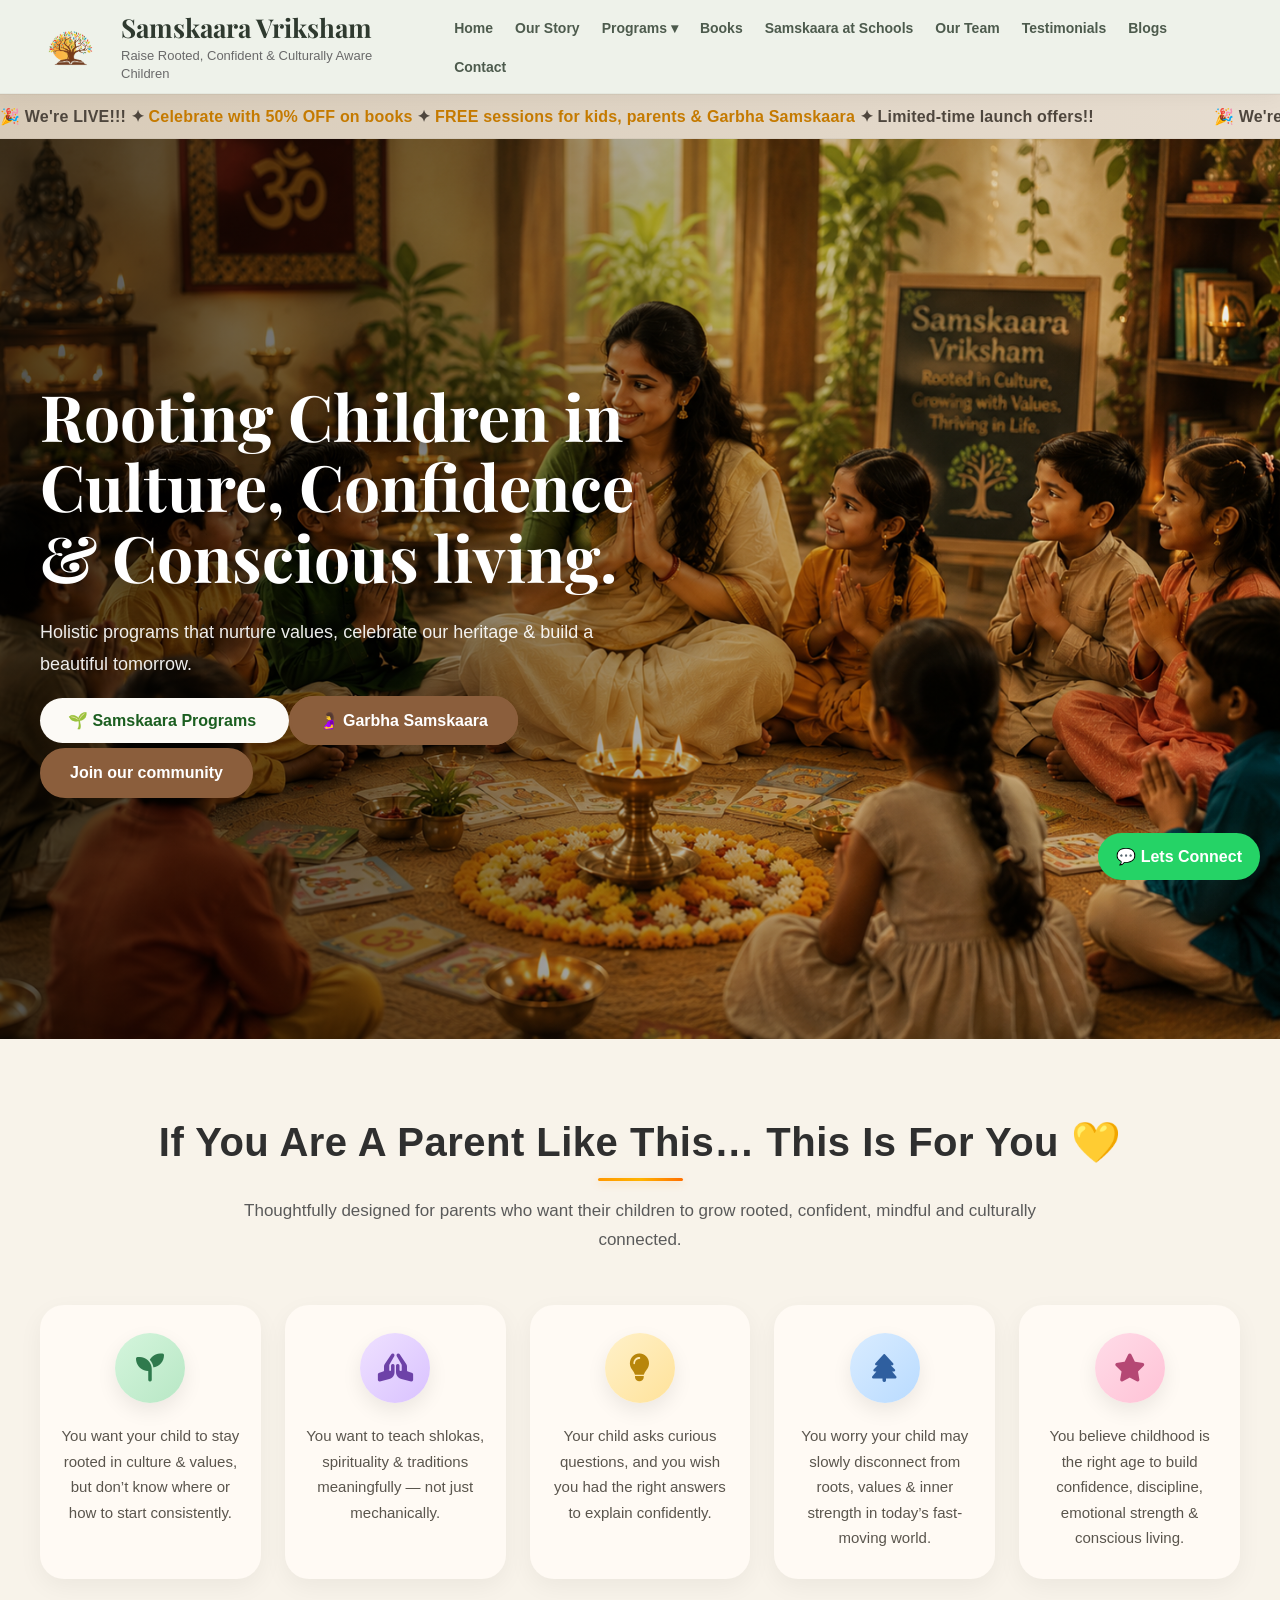
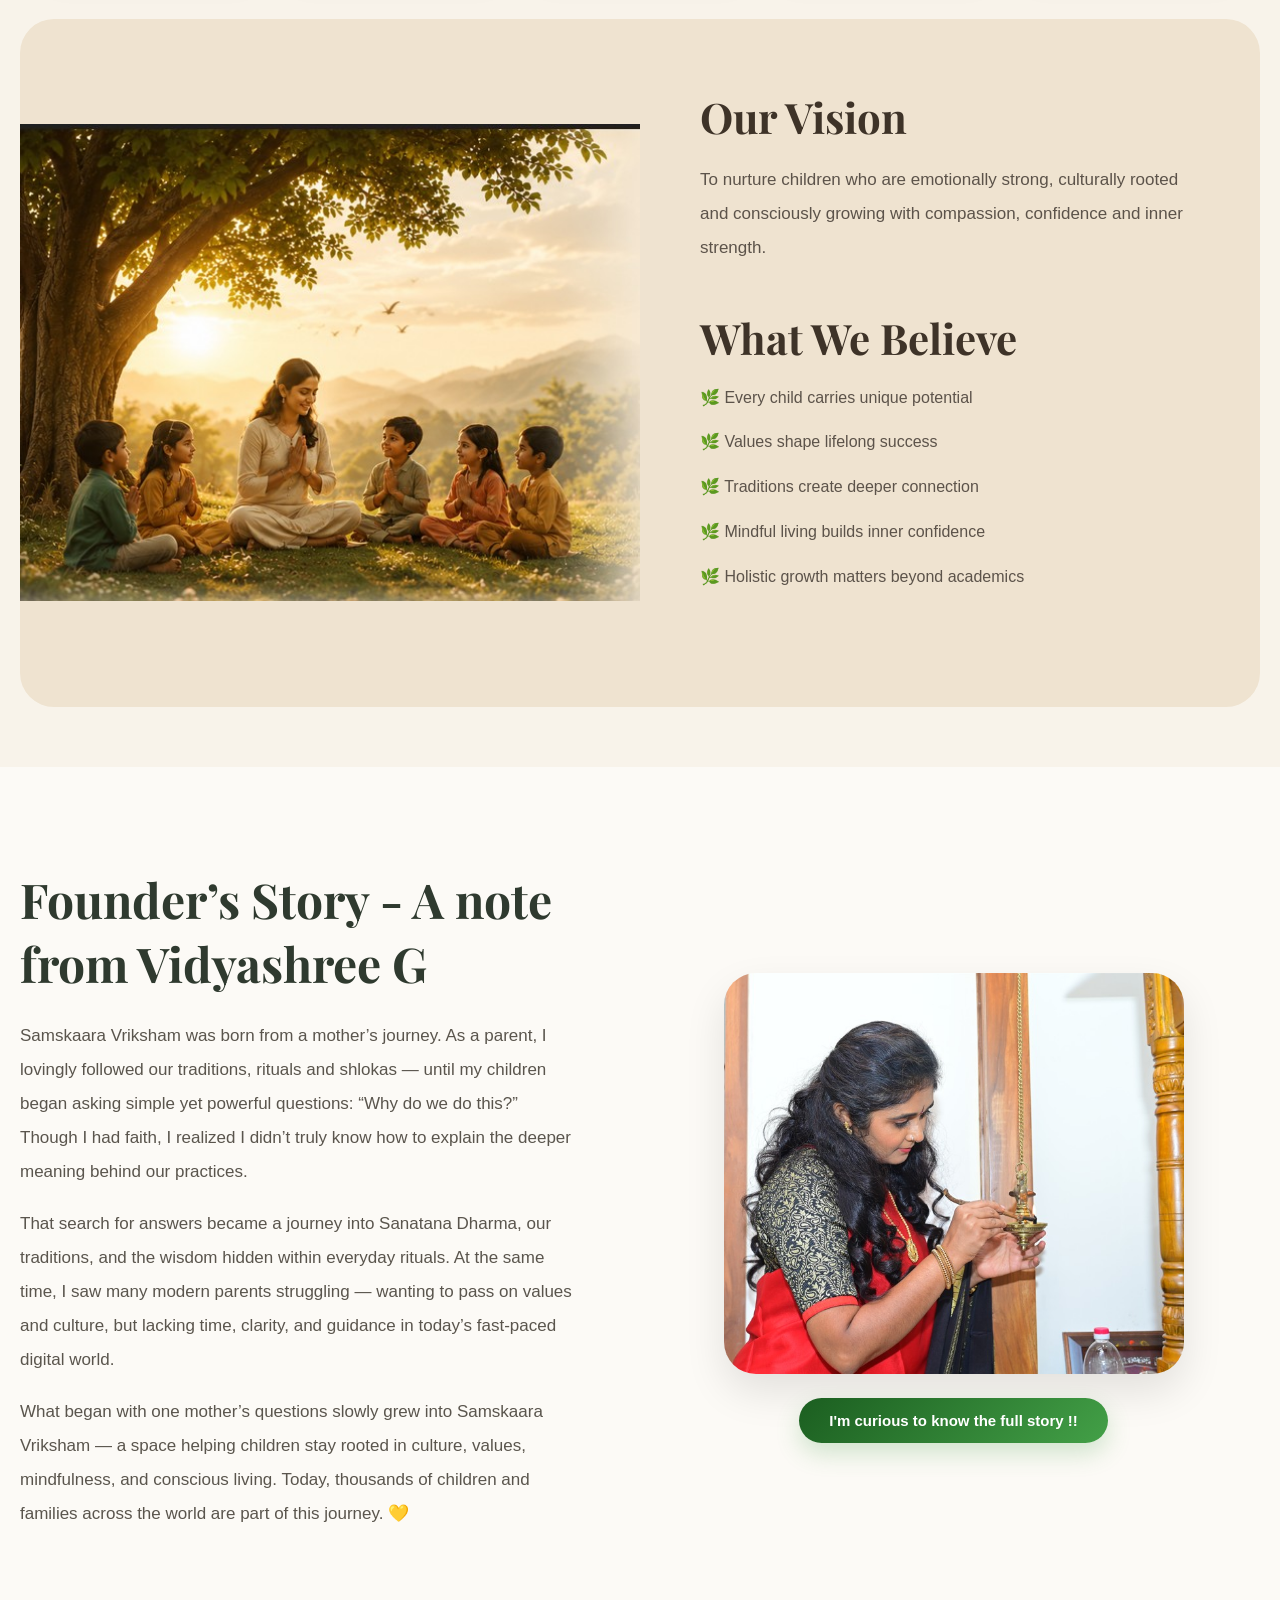
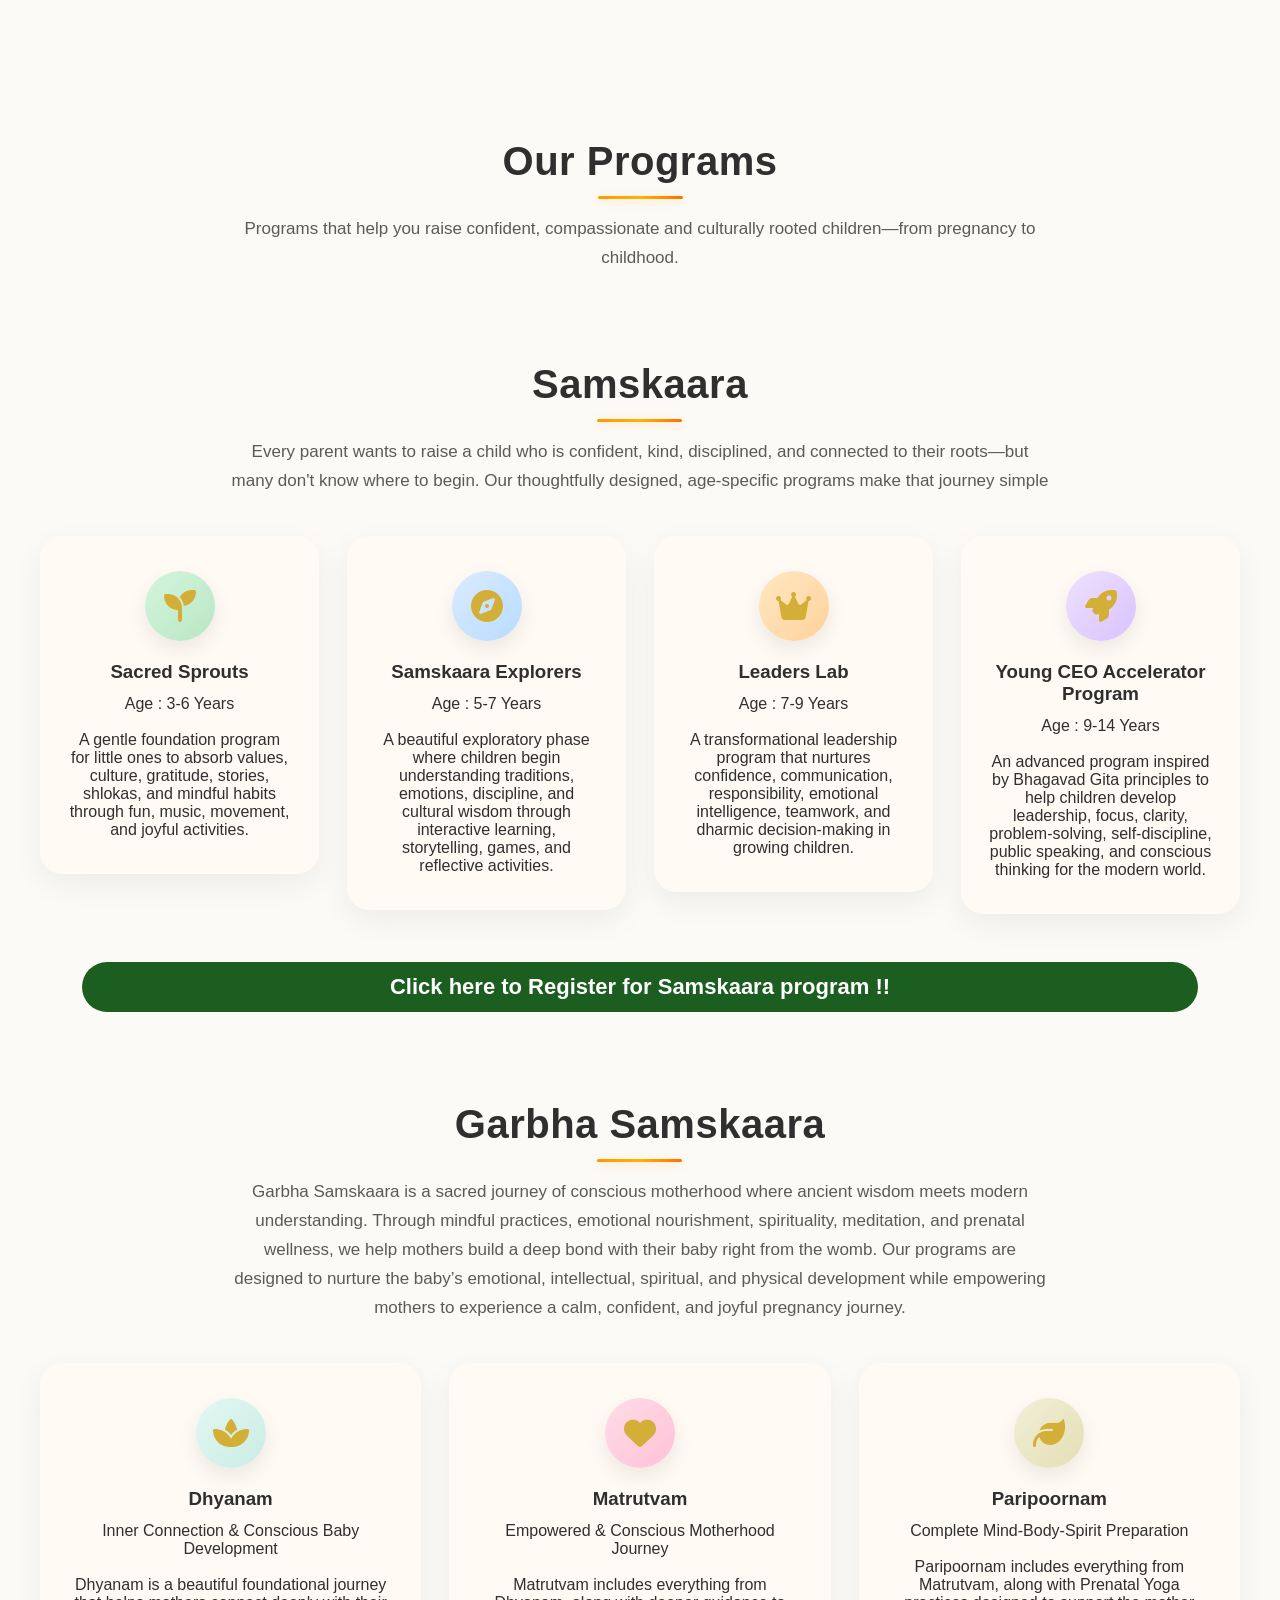
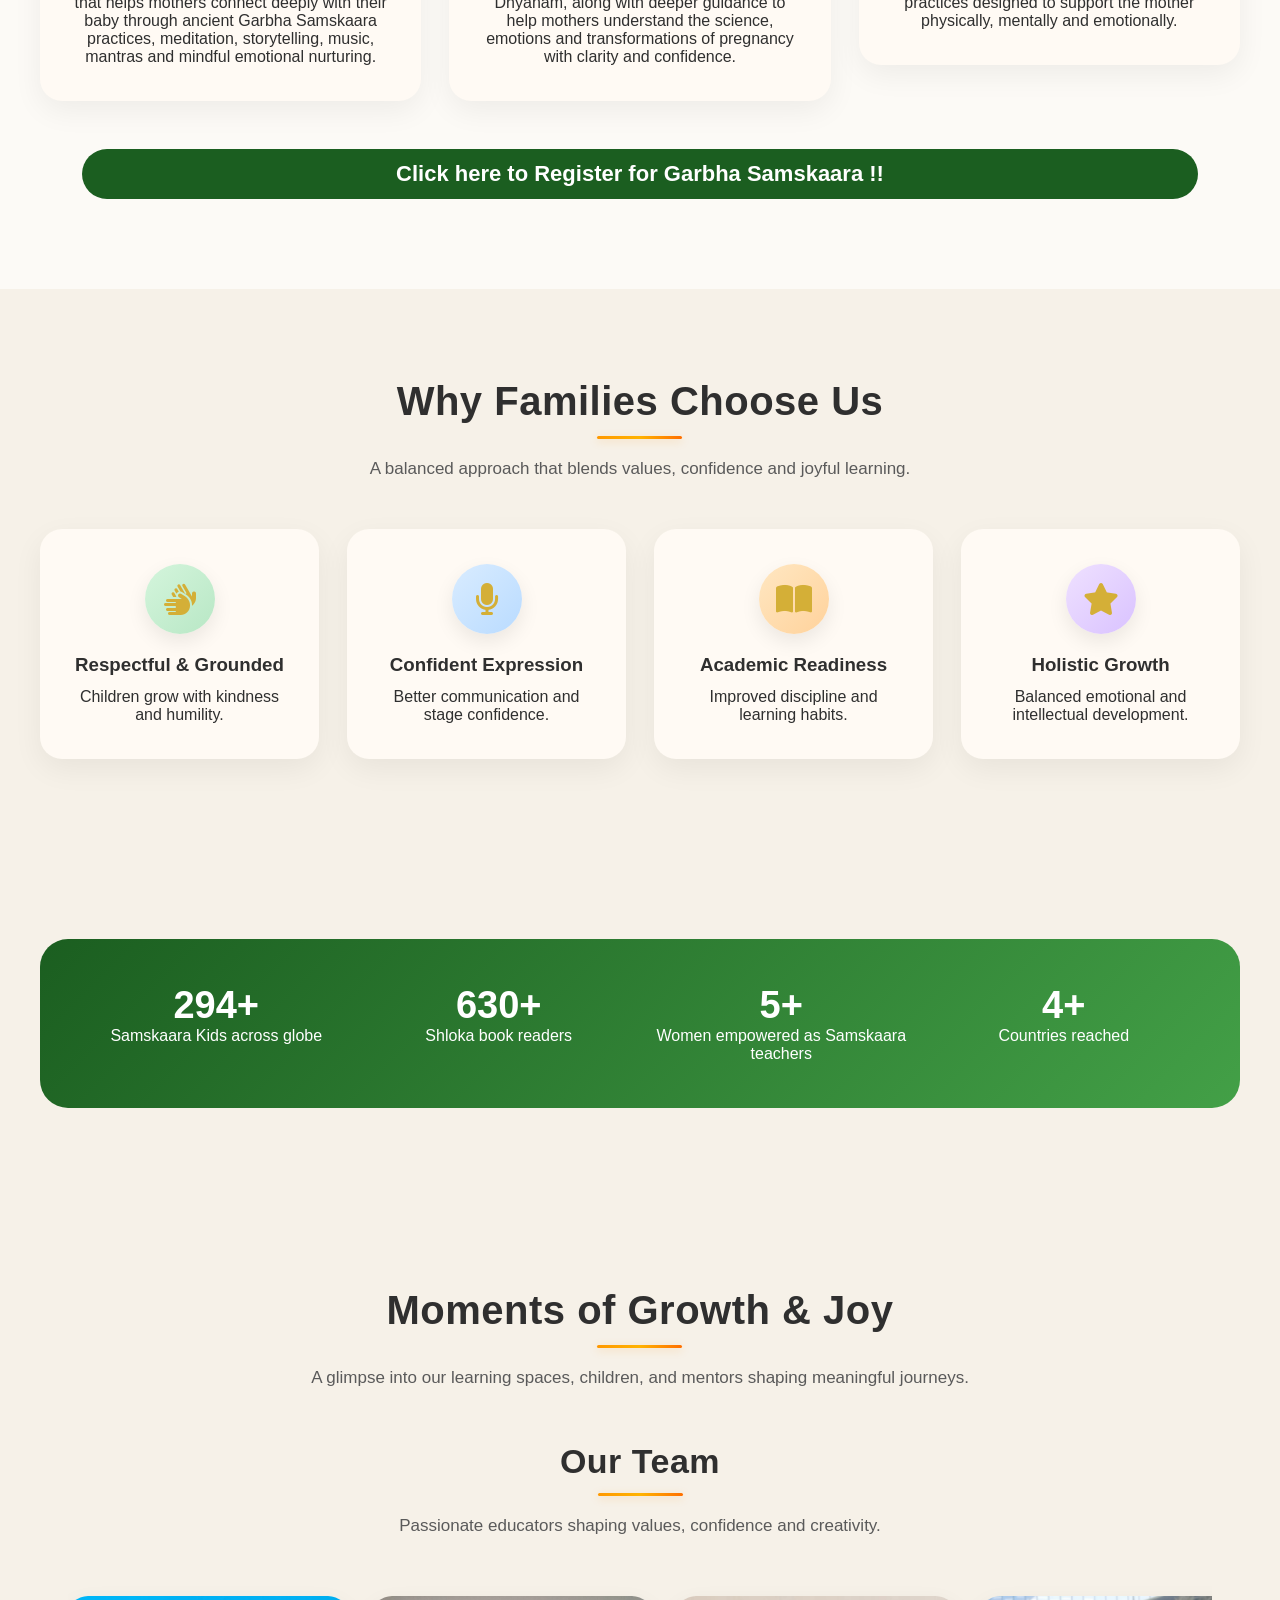
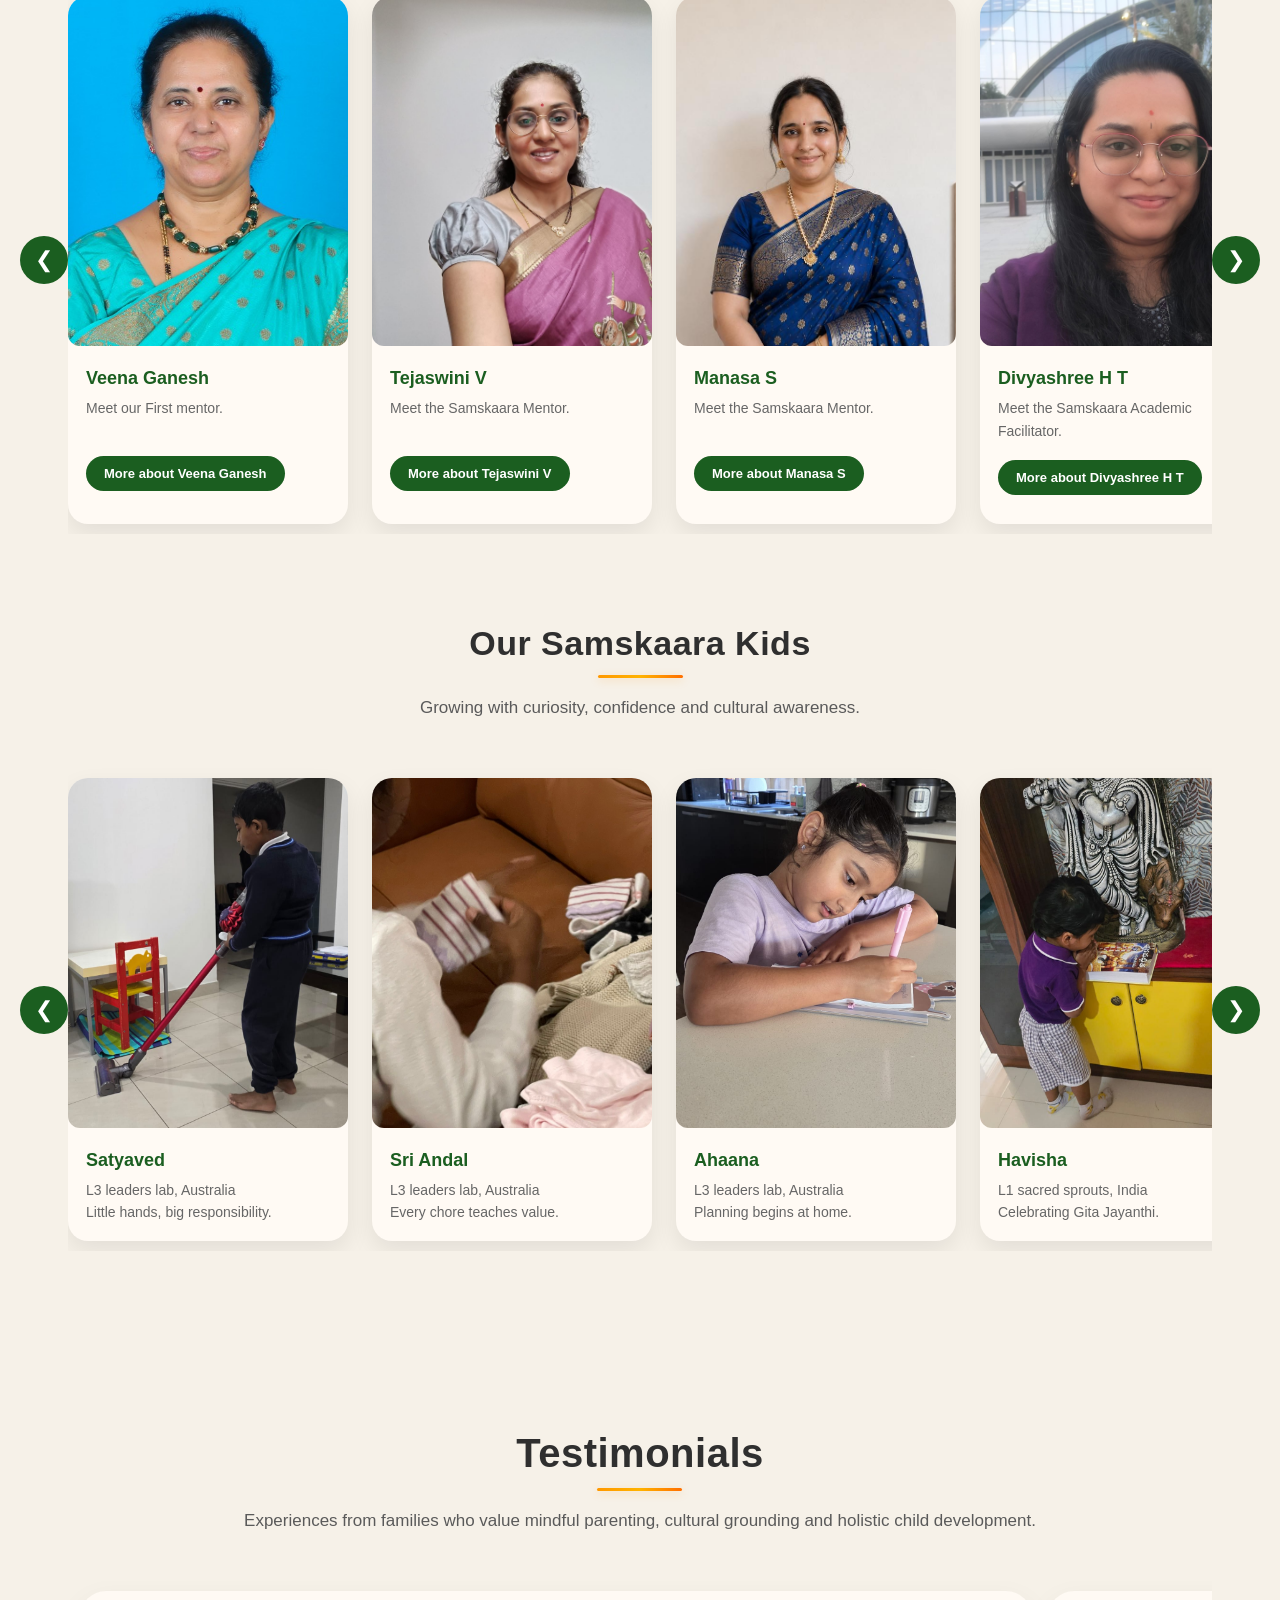
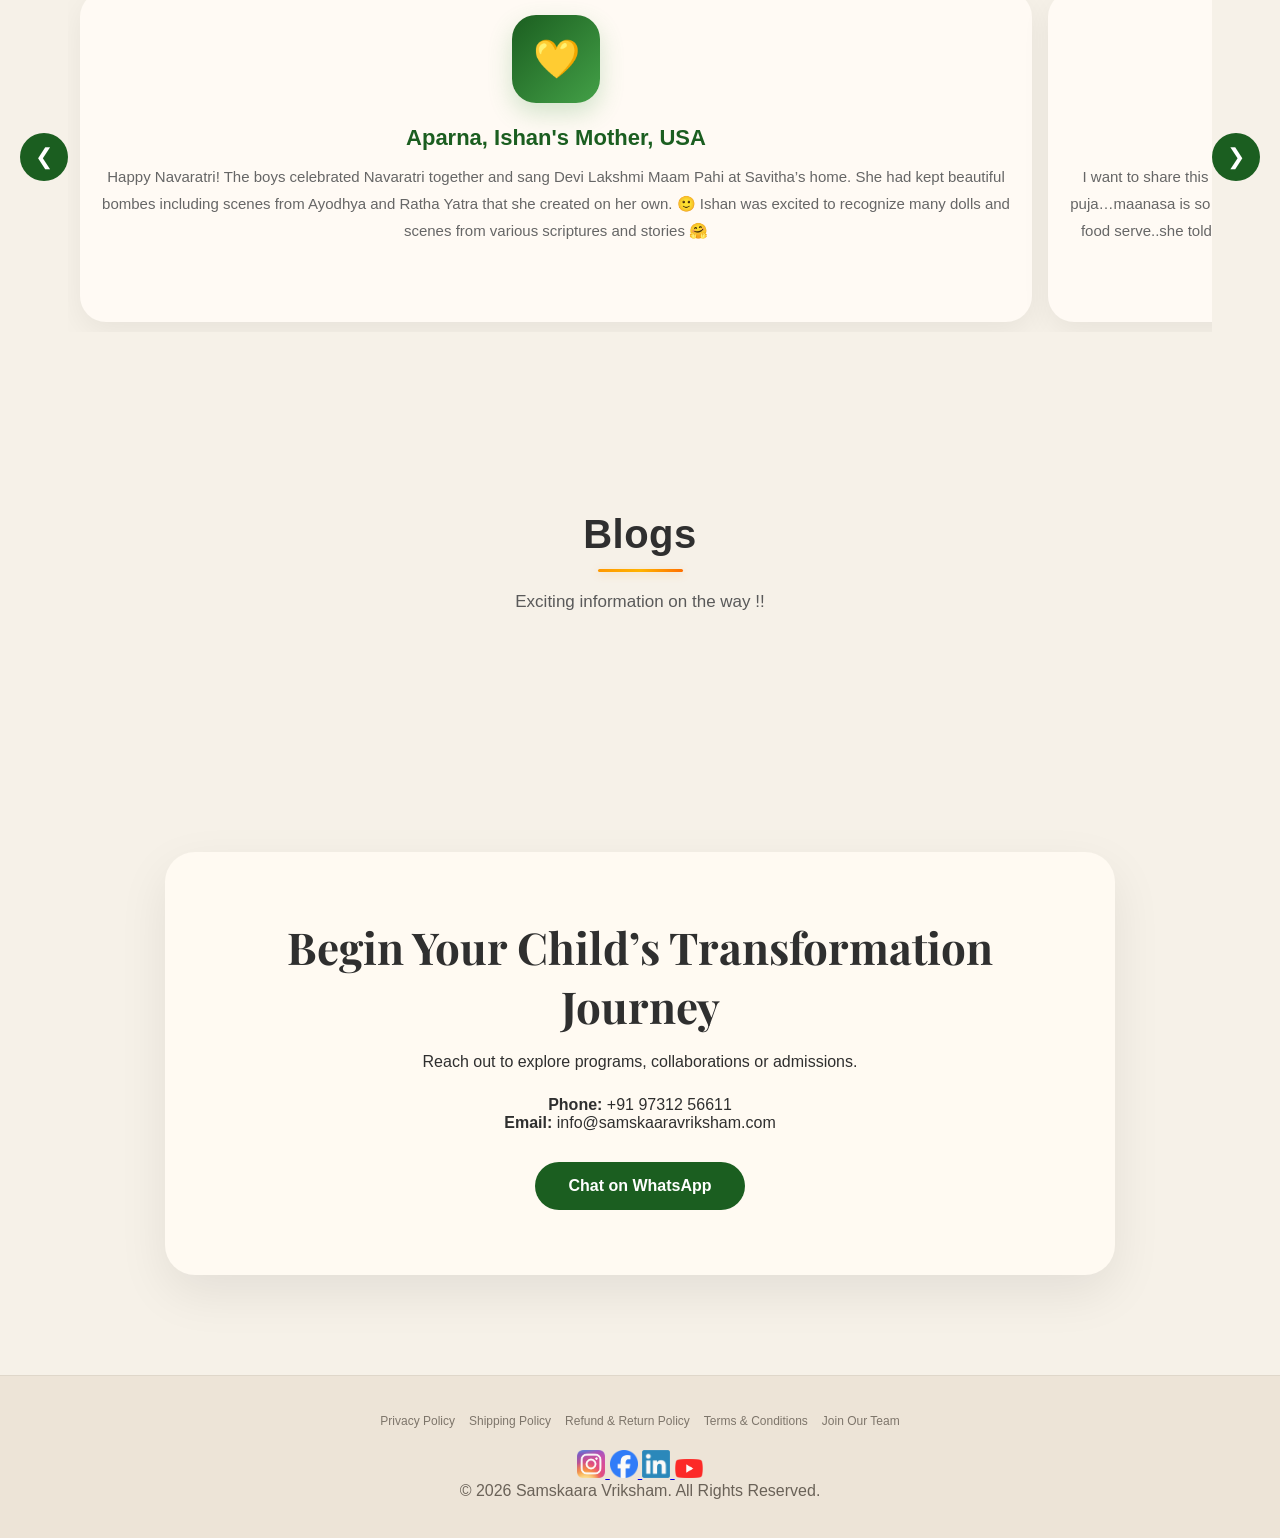
==== commit 9dd92f6f: "Add files via upload" ====
--- a/index.html
+++ b/index.html
@@ -110,25 +110,55 @@
 
         <!-- SET 1 -->
 
-        <div class="announcement-content">
+        <!--<div class="announcement-content">
             🌿 Where Spirituality Meets Modern Parenting. ✦ Because Every Child Deserves Roots Before Wings. ✦ The Greatest Gift to a Child is Inner Wisdom. ✦ Culture is Not Taught in a Day — It is Lived Every Day
         </div>
 
         <div class="announcement-content">
             🌿 Batch announcements - Enrollments open for ✦ Ankuram - Japan, USA ✦ Hanuman Chalisa - India ✦ Gita Vidya - India ✦ Garbha Samskaara - July batch open.
-        </div>
+        </div>-->
 
         <!-- DUPLICATE FOR SMOOTH LOOP -->
 
-        <div class="announcement-content">
+        <!--<div class="announcement-content">
             🌿 Where Spirituality Meets Modern Parenting. ✦ Because Every Child Deserves Roots Before Wings. ✦ The Greatest Gift to a Child is Inner Wisdom. ✦ Culture is Not Taught in a Day — It is Lived Every Day
         </div>
 
         <div class="announcement-content">
             🌿 Batch announcements - Enrollments open for ✦ Ankuram - Japan, USA ✦ Hanuman Chalisa - India ✦ Gita Vidya - India ✦ Garbha Samskaara - July batch open.
-        </div>
-
-    </div>
+        </div>-->
+		
+		<div class="announcement-content">
+			🎉 We're LIVE!!! ✦
+			
+			<a href="books.html" target="_blank" class="announcement-link">
+				Celebrate with 50% OFF on books
+			</a>
+
+			✦
+
+			<a href="https://samskaaravriksham.exlyapp.com/f6584bd3-4e04-4c35-9dca-a7d28fd4beee" target="_blank" rel="noopener" class="announcement-link">
+				FREE sessions for kids, parents &amp; Garbha Samskaara
+			</a>
+
+			✦ Limited-time launch offers!!
+		</div>
+		
+		<div class="announcement-content">
+			🎉 We're LIVE!!! ✦
+			
+			<a href="books.html" class="announcement-link">
+				Celebrate with 50% OFF on books
+			</a>
+
+			✦
+
+			<a href="https://samskaaravriksham.exlyapp.com/f6584bd3-4e04-4c35-9dca-a7d28fd4beee" target="_blank" rel="noopener" class="announcement-link">
+				FREE sessions for kids, parents &amp; Garbha Samskaara
+			</a>
+
+			✦ Limited-time launch offers!!
+		</div>
 
 </section>
 
@@ -586,11 +616,9 @@
             <h2>Samskaara</h2>
 
             <p>
-                At Samskaara Vriksham, our programs are 
-				thoughtfully designed to nurture children at every stage of their growth journey. 
-				Through stories, shlokas, culture, values, leadership activities, mindfulness, and life skills, 
-				we help children stay deeply rooted while growing into confident and conscious individuals.
-				Each program is age-specific, interactive, and aligned with the emotional, intellectual, and spiritual development of children.
+                Every parent wants to raise a child who is confident, kind, disciplined, 
+				and connected to their roots—but many don't know where to begin. Our thoughtfully designed,
+				age-specific programs make that journey simple
             </p>
 
         </div>
@@ -2090,7 +2118,7 @@
                     <div class="gallery-card-content">
                         <h3>Satyaved</h3>
 						<p>L3 leaders lab, Australia</p>
-						<p>He is helping his mother in vaccuming.</p>
+						<p>Little hands, big responsibility.</p>
                     </div>
                 </div>
 
@@ -2098,9 +2126,9 @@
                     <img src="images/k2.jpeg" alt="Kids">
 
                     <div class="gallery-card-content">
-                        <h3>Sri Andal </h3>
+                        <h3>Sri Andal</h3>
 						<p>L3 leaders lab, Australia</p>
-						<p>Sri Andal helped her mother in laundry.</p>
+						<p>Every chore teaches value.</p>
                     </div>
                 </div>
 
@@ -2108,9 +2136,9 @@
                     <img src="images/k3.jpeg" alt="Kids">
 
                     <div class="gallery-card-content">
-                        <h3>Ahaana </h3>
+                        <h3>Ahaana</h3>
 						<p>L3 leaders lab, Australia</p>
-						<p>Ahaana helped her mother in taking the list of groceries.</p>
+						<p>Planning begins at home.</p>
                     </div>
                 </div>
 
@@ -2118,8 +2146,8 @@
                     <img src="images/k4.jpeg" alt="Kids">
 
                     <div class="gallery-card-content">
-                        <h3>Havisha </h3>
-						<p>L1 Sacred sprouts, India</p>
+                        <h3>Havisha</h3>
+						<p>L1 sacred sprouts, India</p>
 						<p>Celebrating Gita Jayanthi.</p>
                     </div>
                 </div>
@@ -2128,9 +2156,49 @@
                     <img src="images/k5.jpeg" alt="Kids">
 
                     <div class="gallery-card-content">
-                        <h3>Adeehsh </h3>
-						<p>L1 Sacred sprouts, India</p>
-						<p>Watering the plants.</p>
+                        <h3>Adheesh</h3>
+						<p>L1 sacred sprouts, India</p>
+						<p>Nurturing nature, nurturing hands.</p>
+                    </div>
+                </div>
+				
+                <div class="gallery-card">
+                    <img src="images/k9.jpeg" alt="Kids">
+
+                    <div class="gallery-card-content">
+                        <h3>Thriyansh</h3>
+						<p>L1 sacred sprouts, India</p>
+						<p>Faith blossoms everyday.</p>
+                    </div>
+                </div>
+				
+                <div class="gallery-card">
+                    <img src="images/k7.jpeg" alt="Kids">
+
+                    <div class="gallery-card-content">
+                        <h3>Trishaan</h3>
+						<p>L3 leaders lab, India</p>
+						<p>First step towards Responsibility.</p>
+                    </div>
+                </div>
+
+                <div class="gallery-card">
+                    <img src="images/k12.jpeg" alt="Kids">
+
+                    <div class="gallery-card-content">
+                        <h3>Pradyumna</h3>
+						<p>L4 young CEO accelerator, India</p>
+						<p>Readers Become Thoughtful Leaders.</p>
+                    </div>
+                </div>
+
+                <div class="gallery-card">
+                    <img src="images/k11.jpeg" alt="Kids">
+
+                    <div class="gallery-card-content">
+                        <h3>Prathika</h3>
+						<p>L2 samskaara explorers, India</p>
+						<p>Understanding Every Sacred Tradition.</p>
                     </div>
                 </div>
 
@@ -2253,7 +2321,7 @@
                 💛
             </div>
 
-            <h4>Swathi, Advik's Mother from India</h4>
+            <h4>Swathi, Advik's Mother from Hyderabad, India</h4>
 
             <p>
                 Thank you so much ma'am, At School also his teachers have started telling that his pronounciation has improved a lot!
@@ -2283,7 +2351,7 @@
                 💛
             </div>
 
-            <h4>Harshini, Kathir's Mother from India</h4>
+            <h4>Harshini, Kathir's Mother from Bangalore, India</h4>
 
             <p>
                 Kathir was excited to be part of Udupi virtual tour. He enjoyed the making of prasadam and ofcourse finishing it 😊 We had been to Udupi in May, there, he on his own for the first time in a temple had anna prasadam… He loves cow, calfs, he just enjoyed the place…
@@ -2297,6 +2365,58 @@
 
         </div>
 
+
+      <div class="testimonial-card">
+
+            <div class="testimonial-avatar">
+                💛
+            </div>
+
+            <h4>Rajalaxmi, Sri Andals's Mother from New Zeland</h4>
+
+            <p>
+                 Thank you so much for the Mahisasura Mardhini Edition, both Sri Aandal and Meenakshi love to keep singing or humming it 
+				 throughout the day while playing, learning, helping out, in the car. Truly it is the greatest gift we give them to be 
+				 absorbed in spiritual bliss and to be able to journey alongside them. It is soa huge blessing to see all the divine children here fully 
+				 engaged in this beautiful journey together. Ever so grateful to be here with all of Samskaara Vriksham family. 🙏🩷🌟
+            </p>
+
+        </div>
+
+
+      <div class="testimonial-card">
+
+            <div class="testimonial-avatar">
+                💛
+            </div>
+
+            <h4>Karthik and Janani, Hasini's Parents from Hyderabad, India</h4>
+
+            <p>
+                 Message received by a Samskaara parent from a relative - "You are bringing her up inculcating our traditional values .. Hasini has got good parents indeed . Enjoy your day today !!"
+				 Parents message to Samskaara Vriksham - "Wat more do i need as a parent Maam 👏👏👏👏👏truly truly indebted to get these words from elders as blessing on her bday 👏👏👏👏👏👏😭😭😭😭
+				This is not possible without samskara at the right  time and right age"
+            </p>
+
+        </div>
+
+
+      <div class="testimonial-card">
+
+            <div class="testimonial-avatar">
+                💛
+            </div>
+
+            <h4>Kavya Hemanth, Smaya's Mother from Hyderabad, India</h4>
+
+            <p>
+                 Wanted to share that Smaya took over the entire pooja for rama Navami at home. She cleaned the pooja room, created a special table for rama, decorated with flowers, drew rangoli for the first time with a chalk, 
+				 prepared panakam and buttermilk for neivedhyam. 90% she did. We just guided her and helped her with either inputs or clearing up. I'm so thankful for all the stories that you tell in class. She felt as if it's her best 
+				 friend's birthday. I'm overjoyed to see the immense love for Hanuman and rama that you have instilled in her. Thanks a lot ma'am. We are blessed to have you as her guru.
+            </p>
+
+        </div>
+
     </div>
 
     <!-- RIGHT BUTTON -->
@@ -2323,8 +2443,7 @@
         <h2>Blogs</h2>
 
         <p>
-            Parenting reflections, cultural wisdom,
-            mindful learning and holistic growth.
+            Exciting information on the way !!
         </p>
 
     </div>
@@ -2378,7 +2497,7 @@
 
         <!-- UPCOMING ARTICLES -->
 
-        <div class="blog-grid">
+        <!--<div class="blog-grid">
 
             <div class="blog-card">
 
@@ -2433,7 +2552,7 @@
 
         </div>
 
-    </div>
+    </div>-->
 
 </section>
 
--- a/css/style.css
+++ b/css/style.css
@@ -212,7 +212,7 @@
     width:max-content;
 
     animation:
-        marqueeScroll 38s linear infinite;
+        marqueeScroll 50s linear infinite;
 }
 
 /* CONTENT */
@@ -245,6 +245,21 @@
     }
 }
 
+.announcement-track:hover{
+    animation-play-state: paused;
+}
+
+.announcement-link{
+    color:#c57a00;          /* Choose a contrasting color */
+    font-weight:700;
+    text-decoration:none;
+    transition:0.3s;
+}
+
+.announcement-link:hover{
+    color:#a85f00;
+    text-decoration:underline;
+}
 
 /* HERO */
 
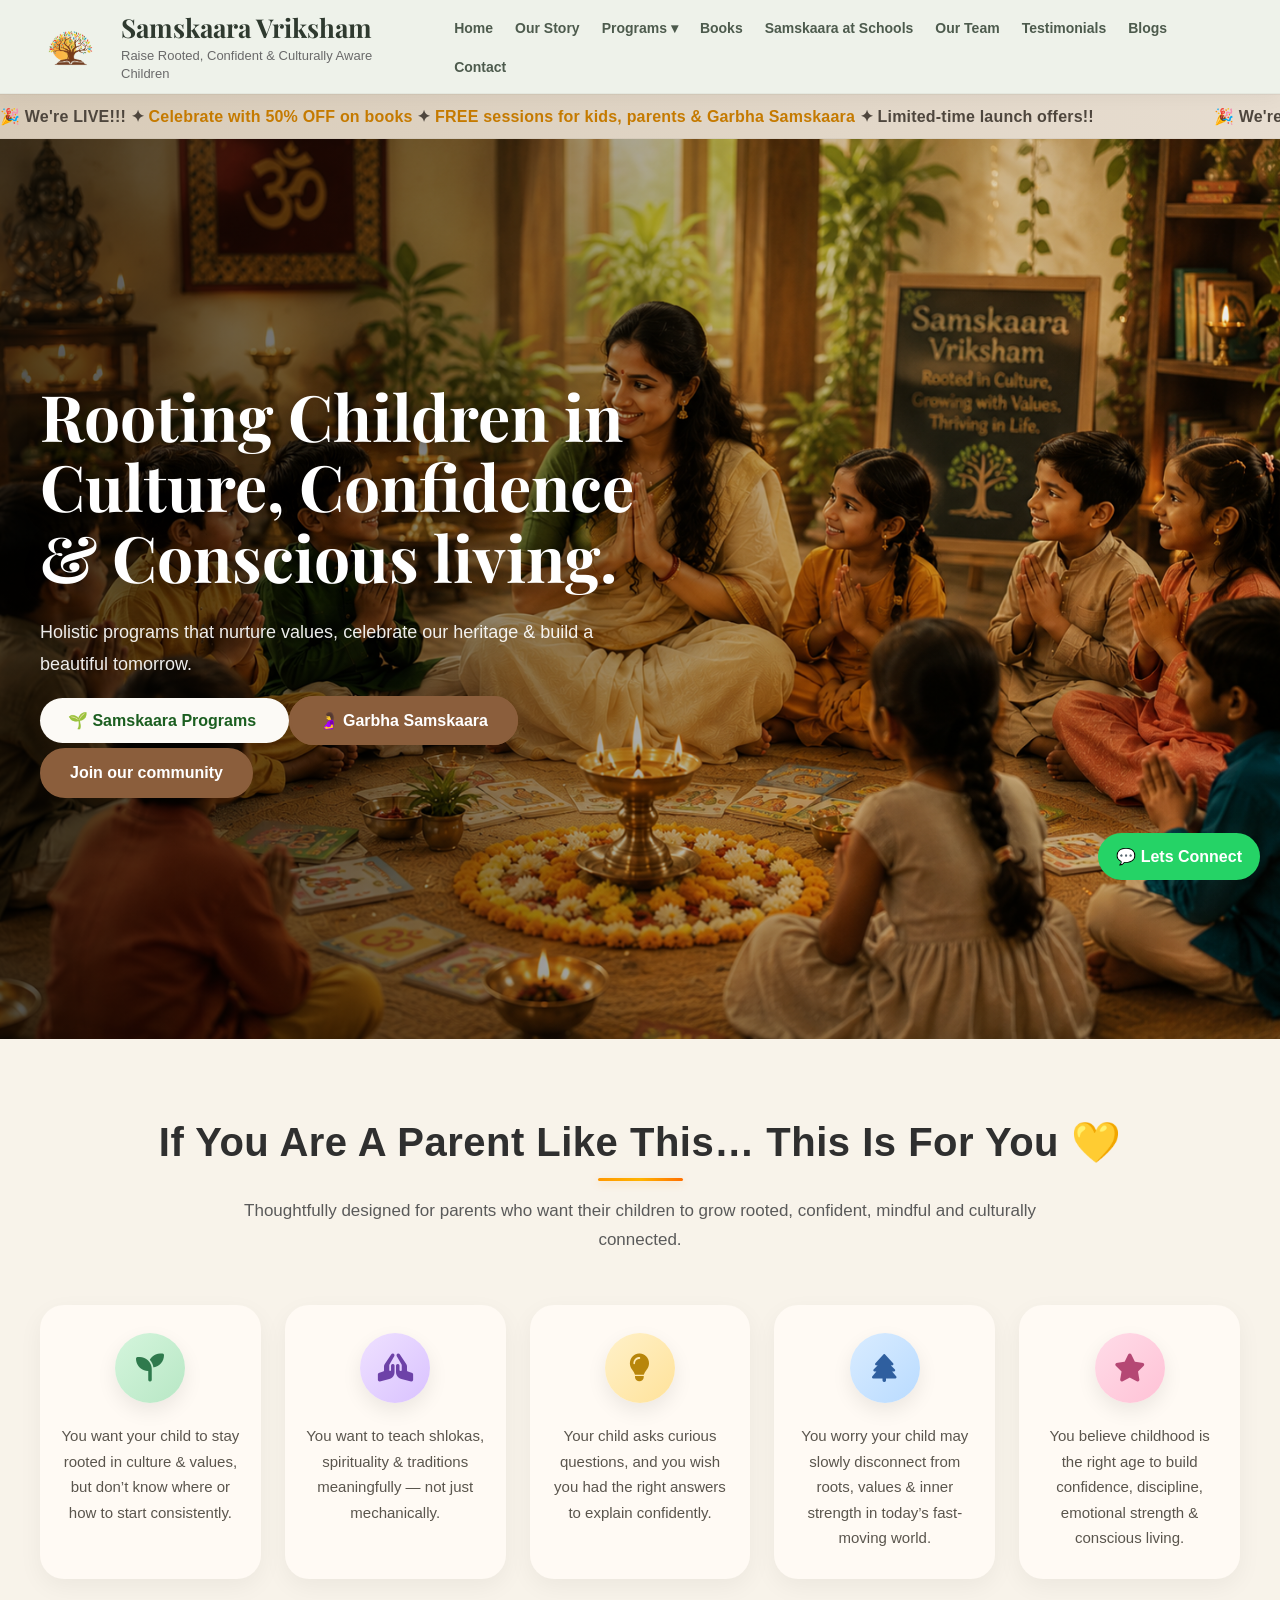
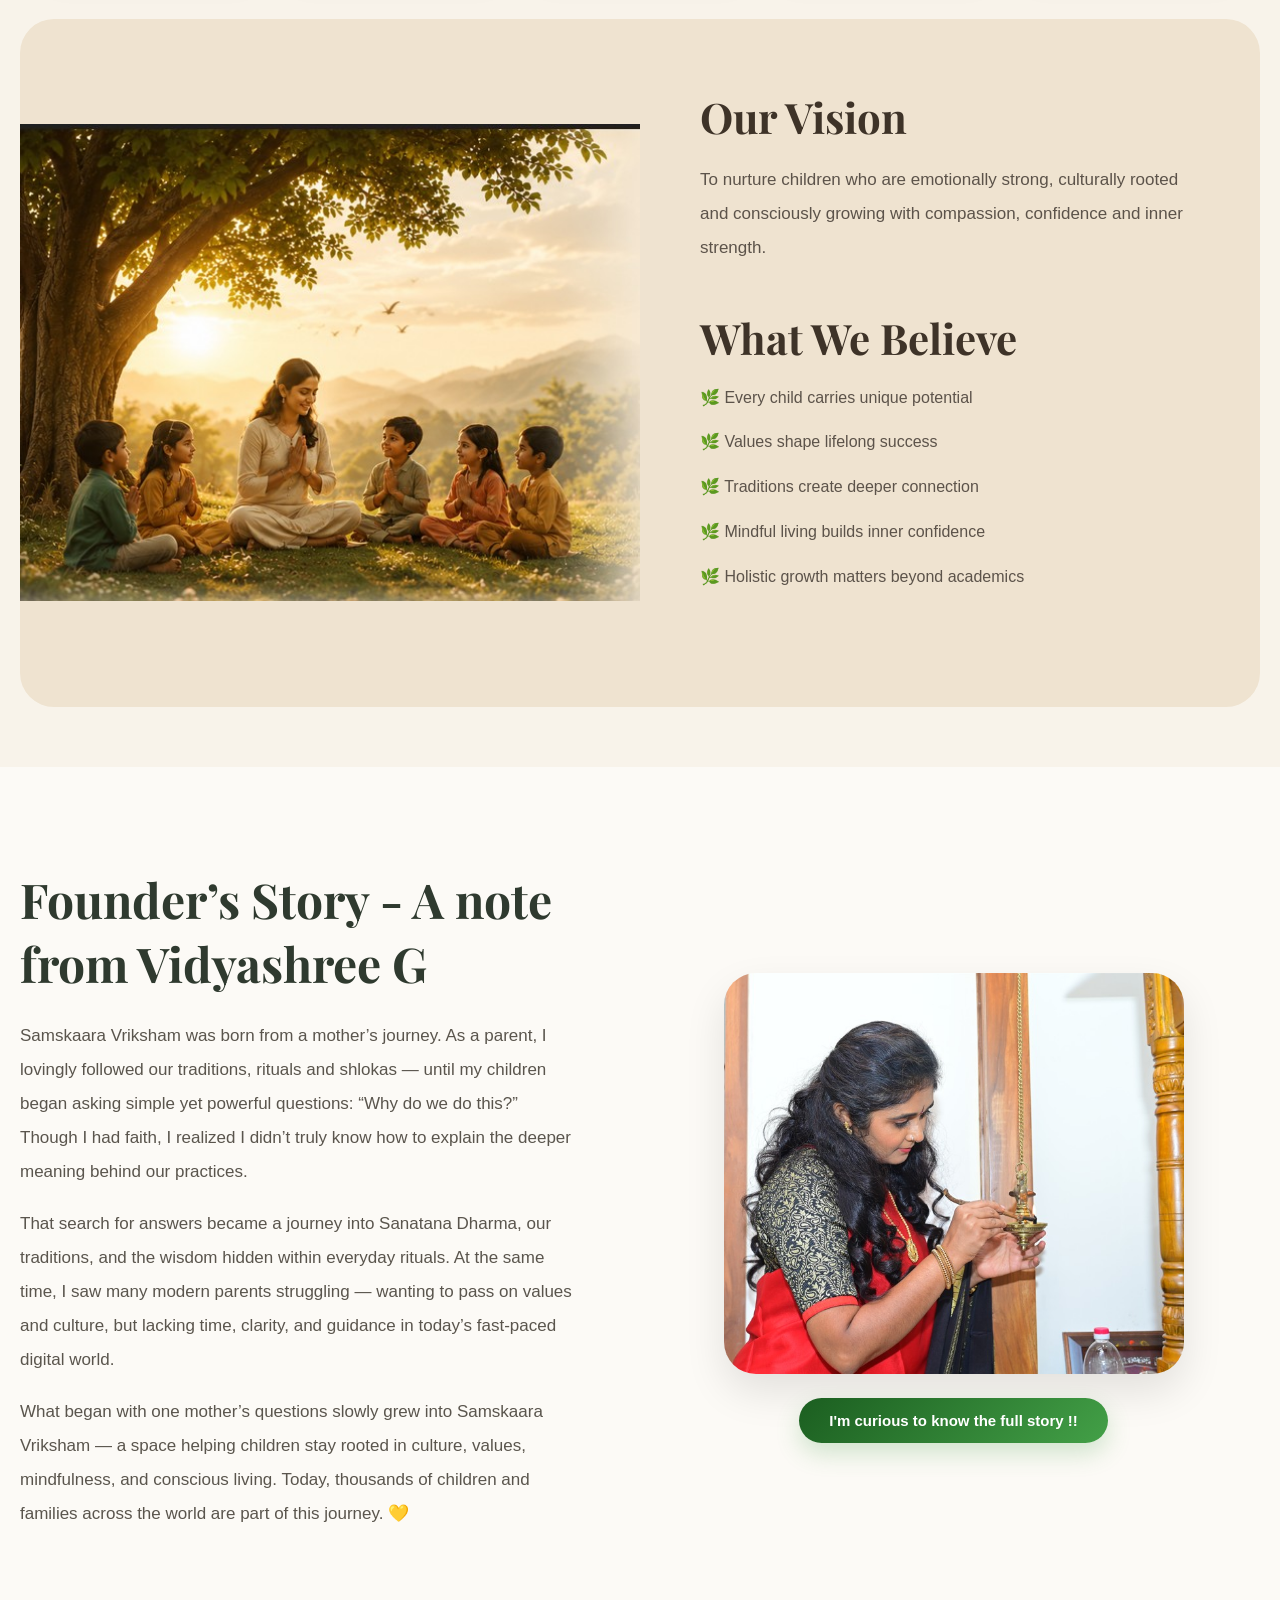
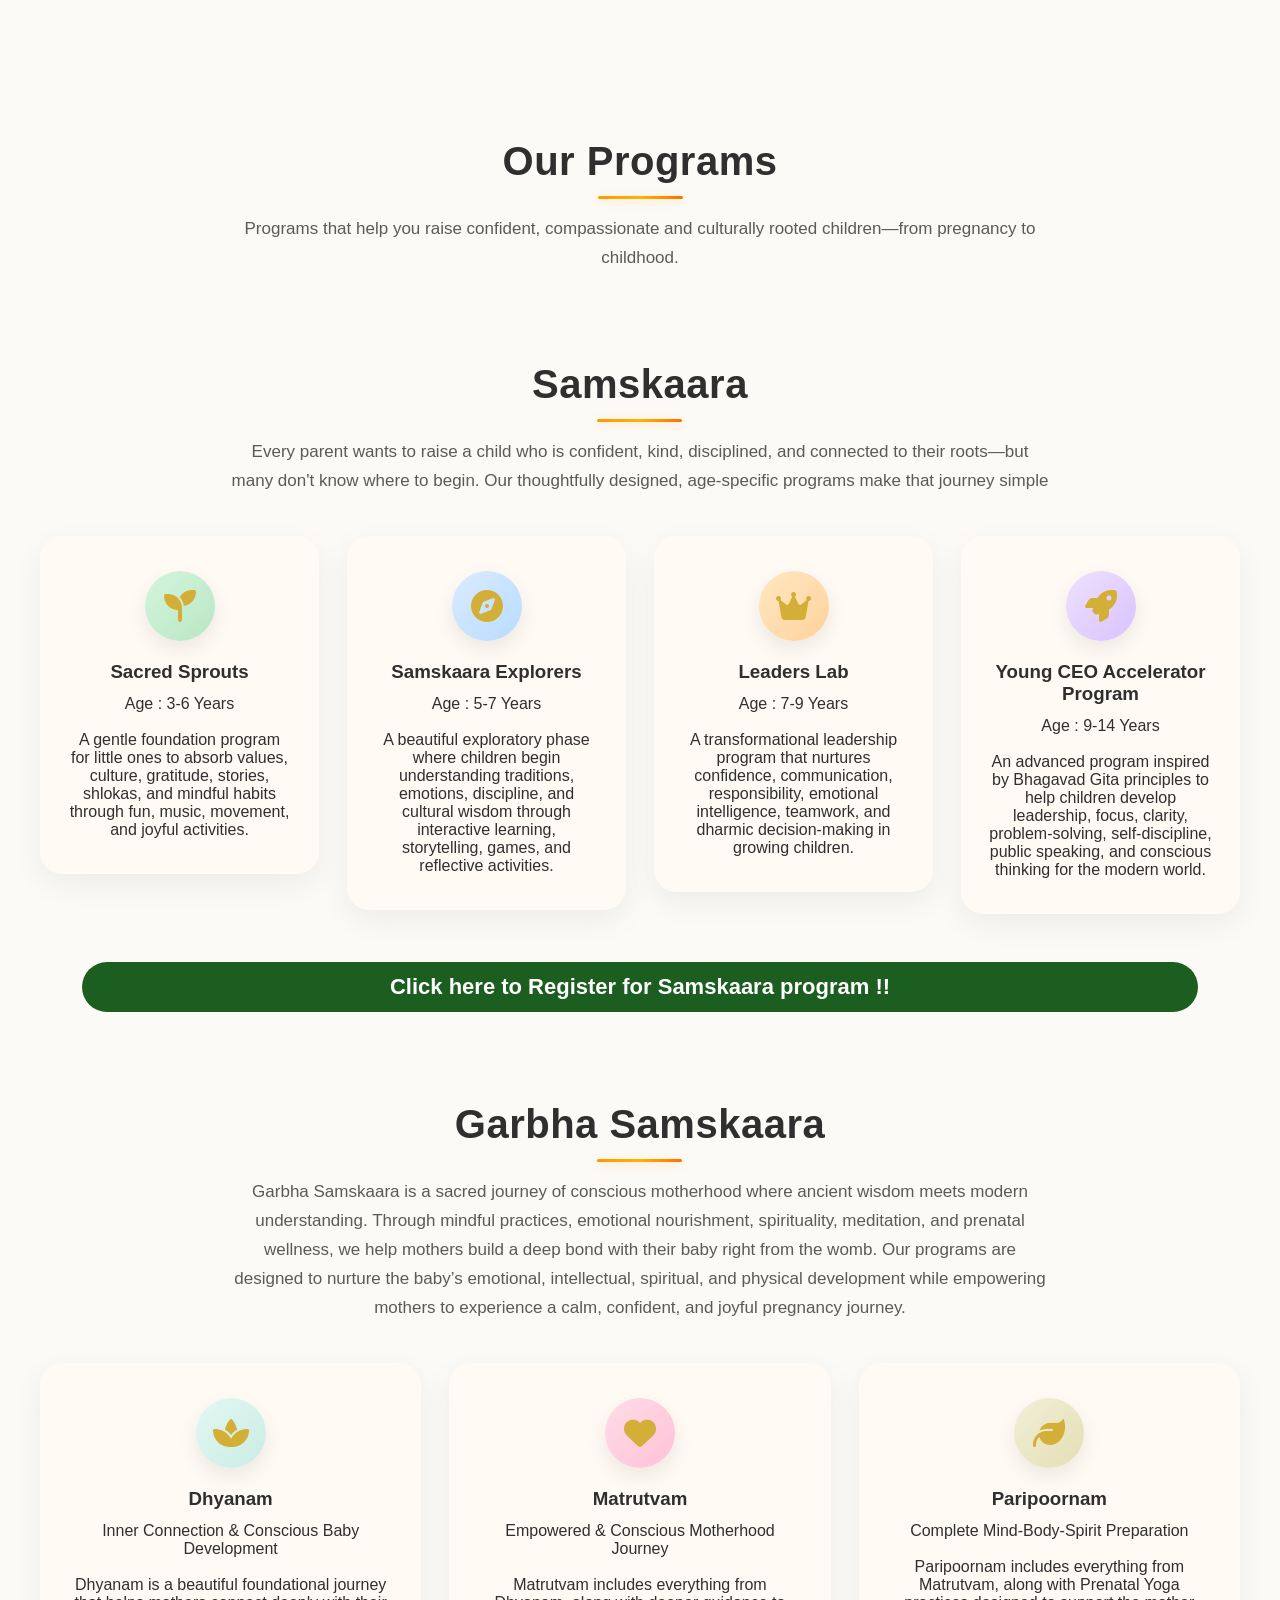
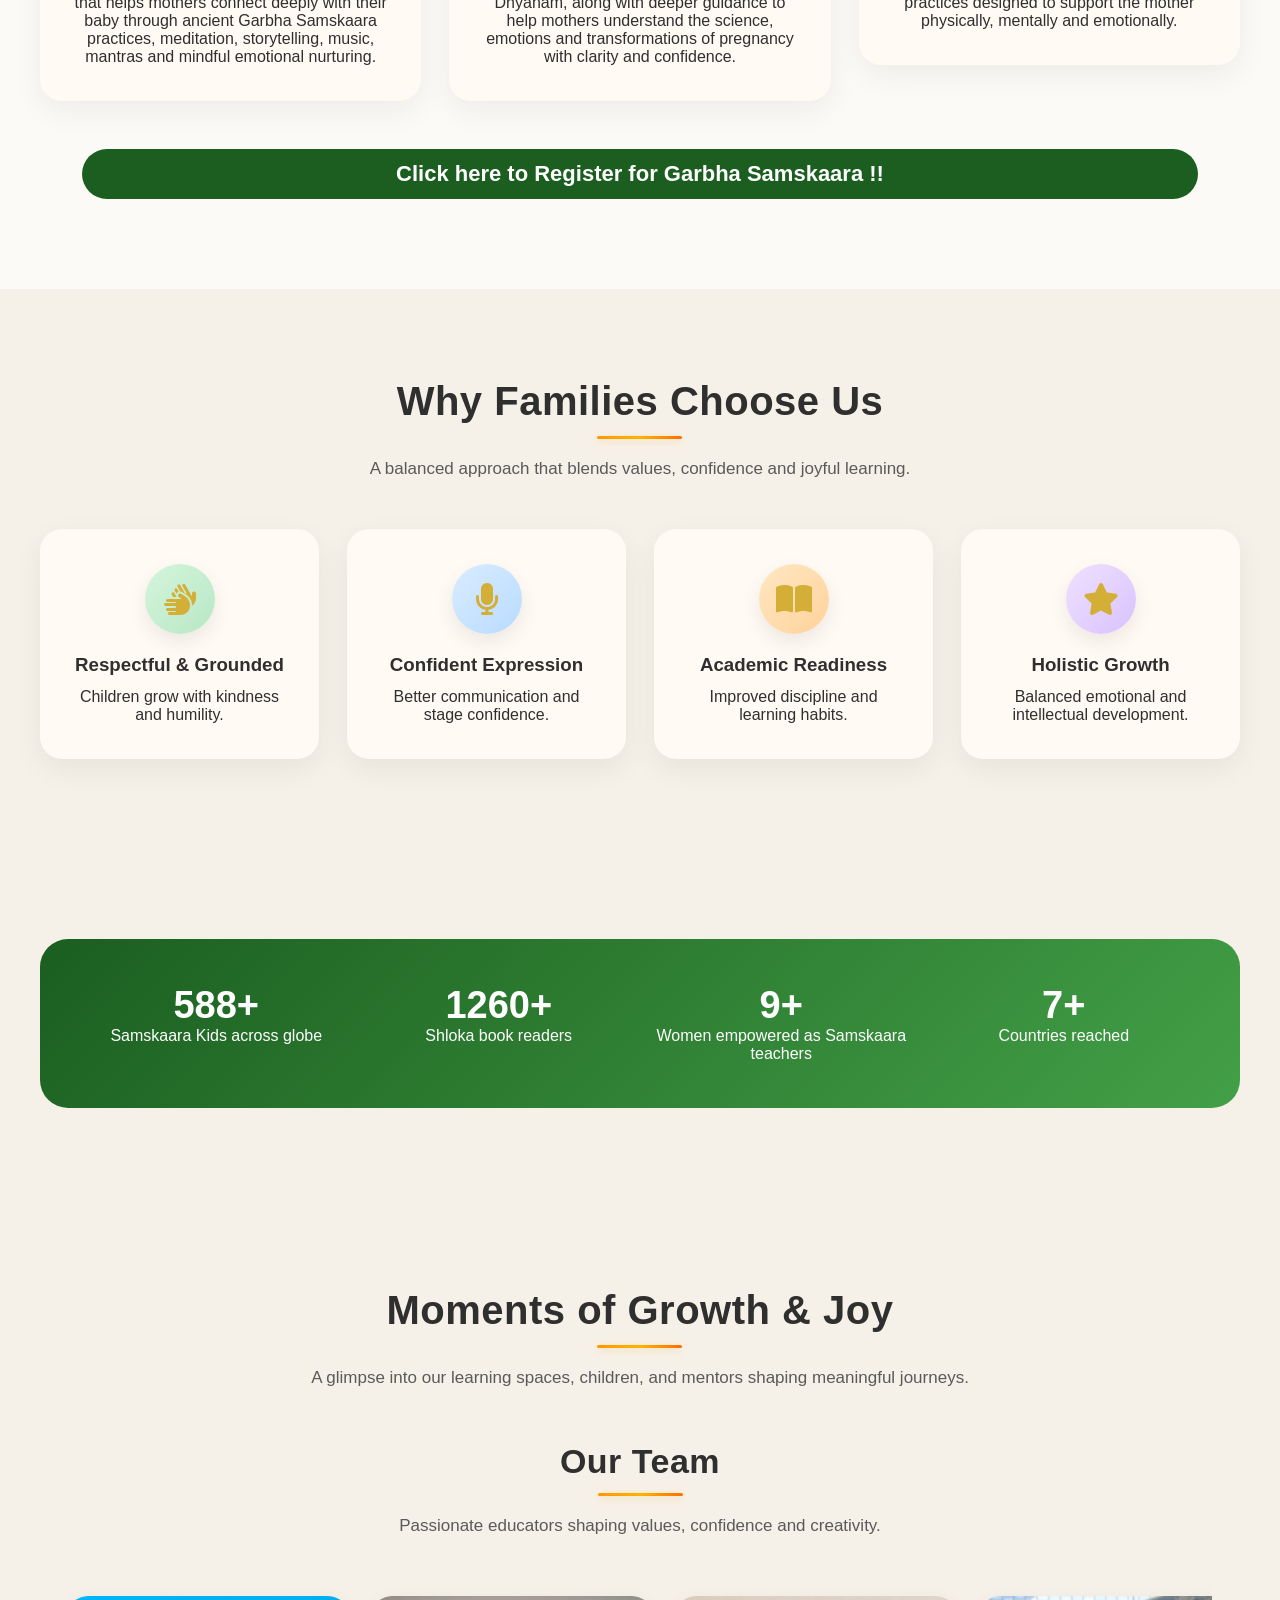
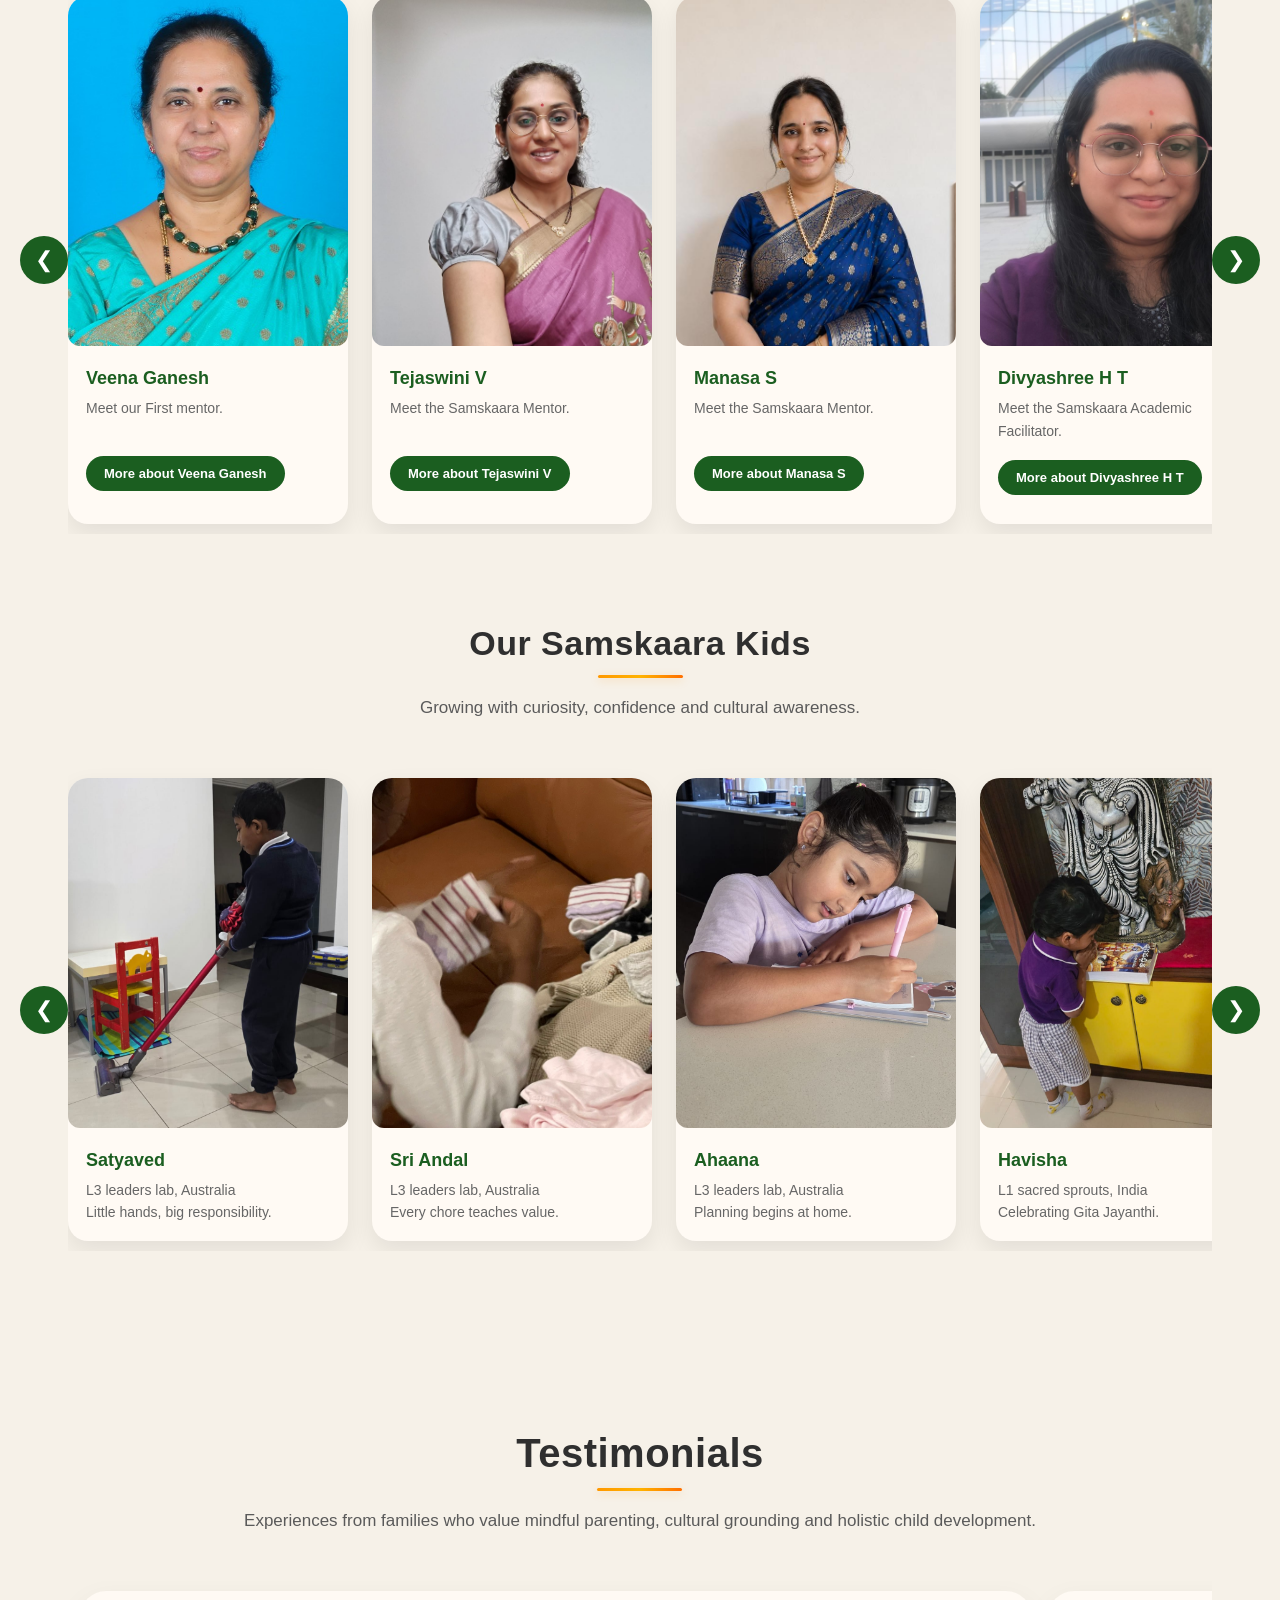
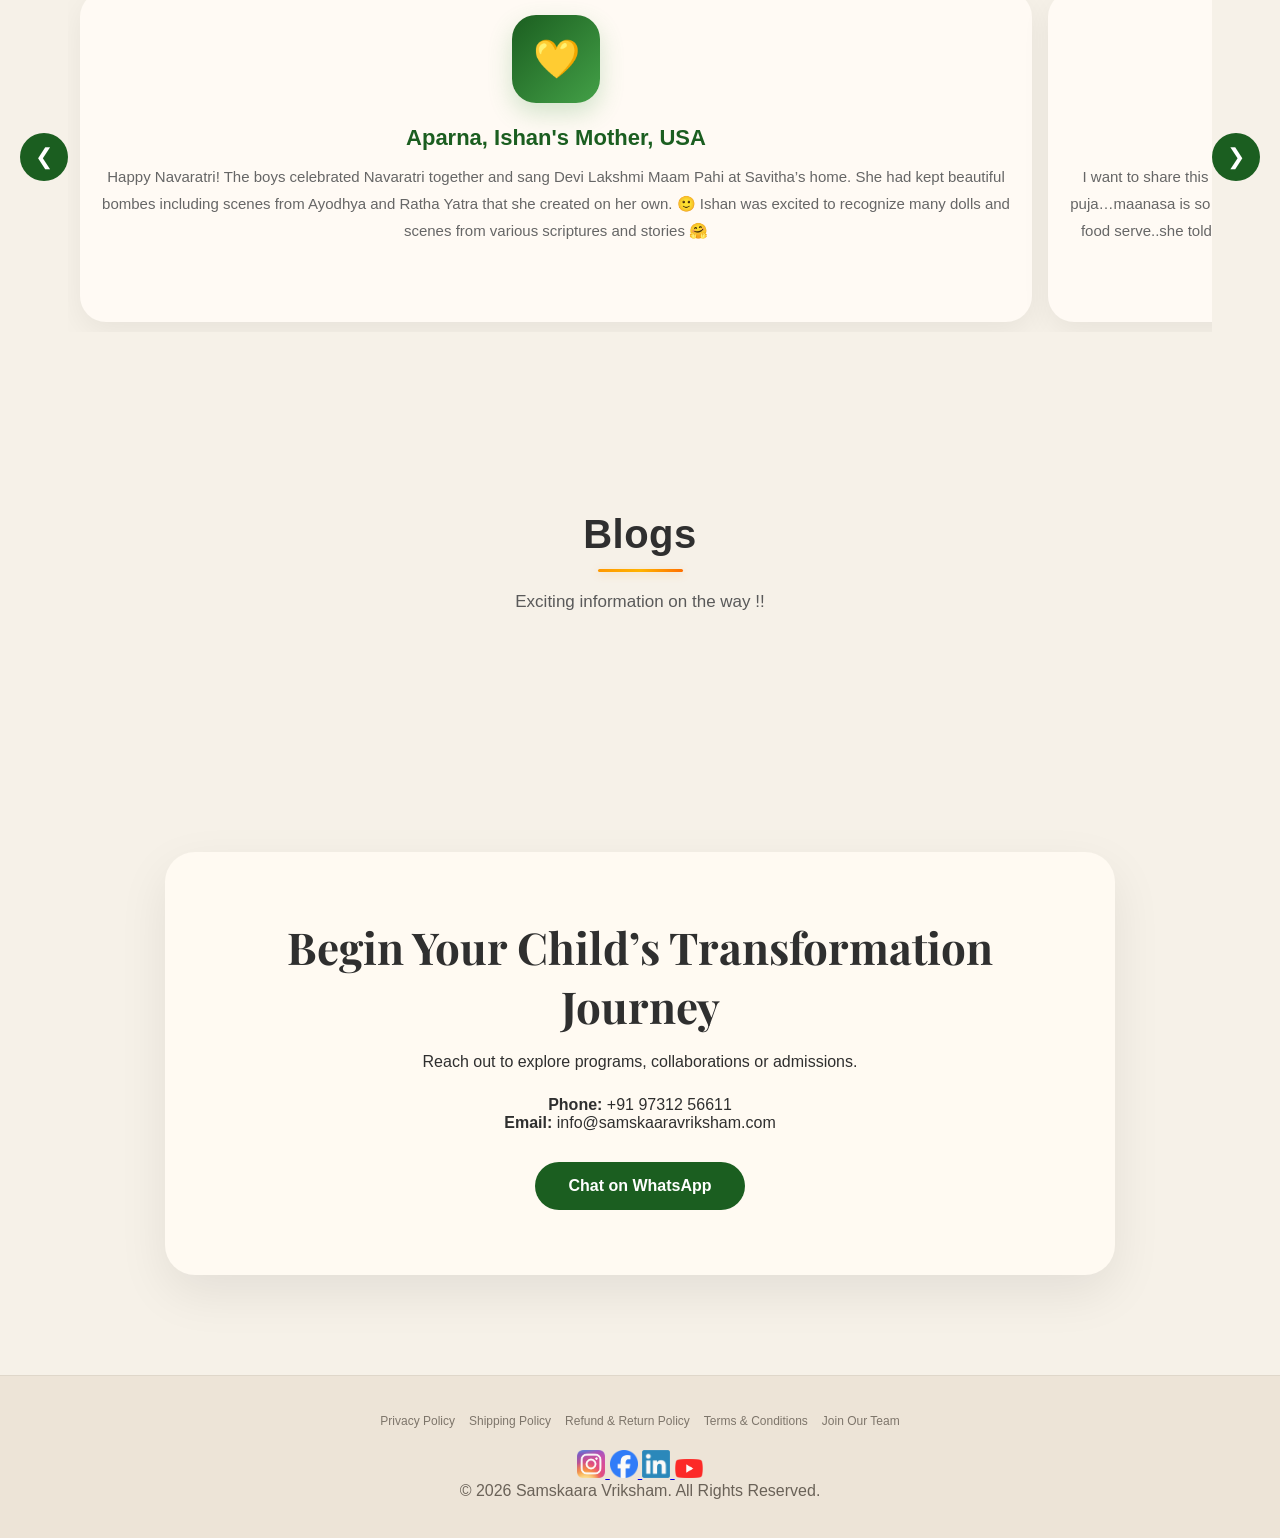
==== commit 533e4226: "Update index.html" ====
--- a/index.html
+++ b/index.html
@@ -131,7 +131,7 @@
 		<div class="announcement-content">
 			🎉 We're LIVE!!! ✦
 			
-			<a href="books.html" target="_blank" class="announcement-link">
+			<a href="https://rzp.io/rzp/websitelaunch" target="_blank" class="announcement-link">
 				Celebrate with 50% OFF on books
 			</a>
 
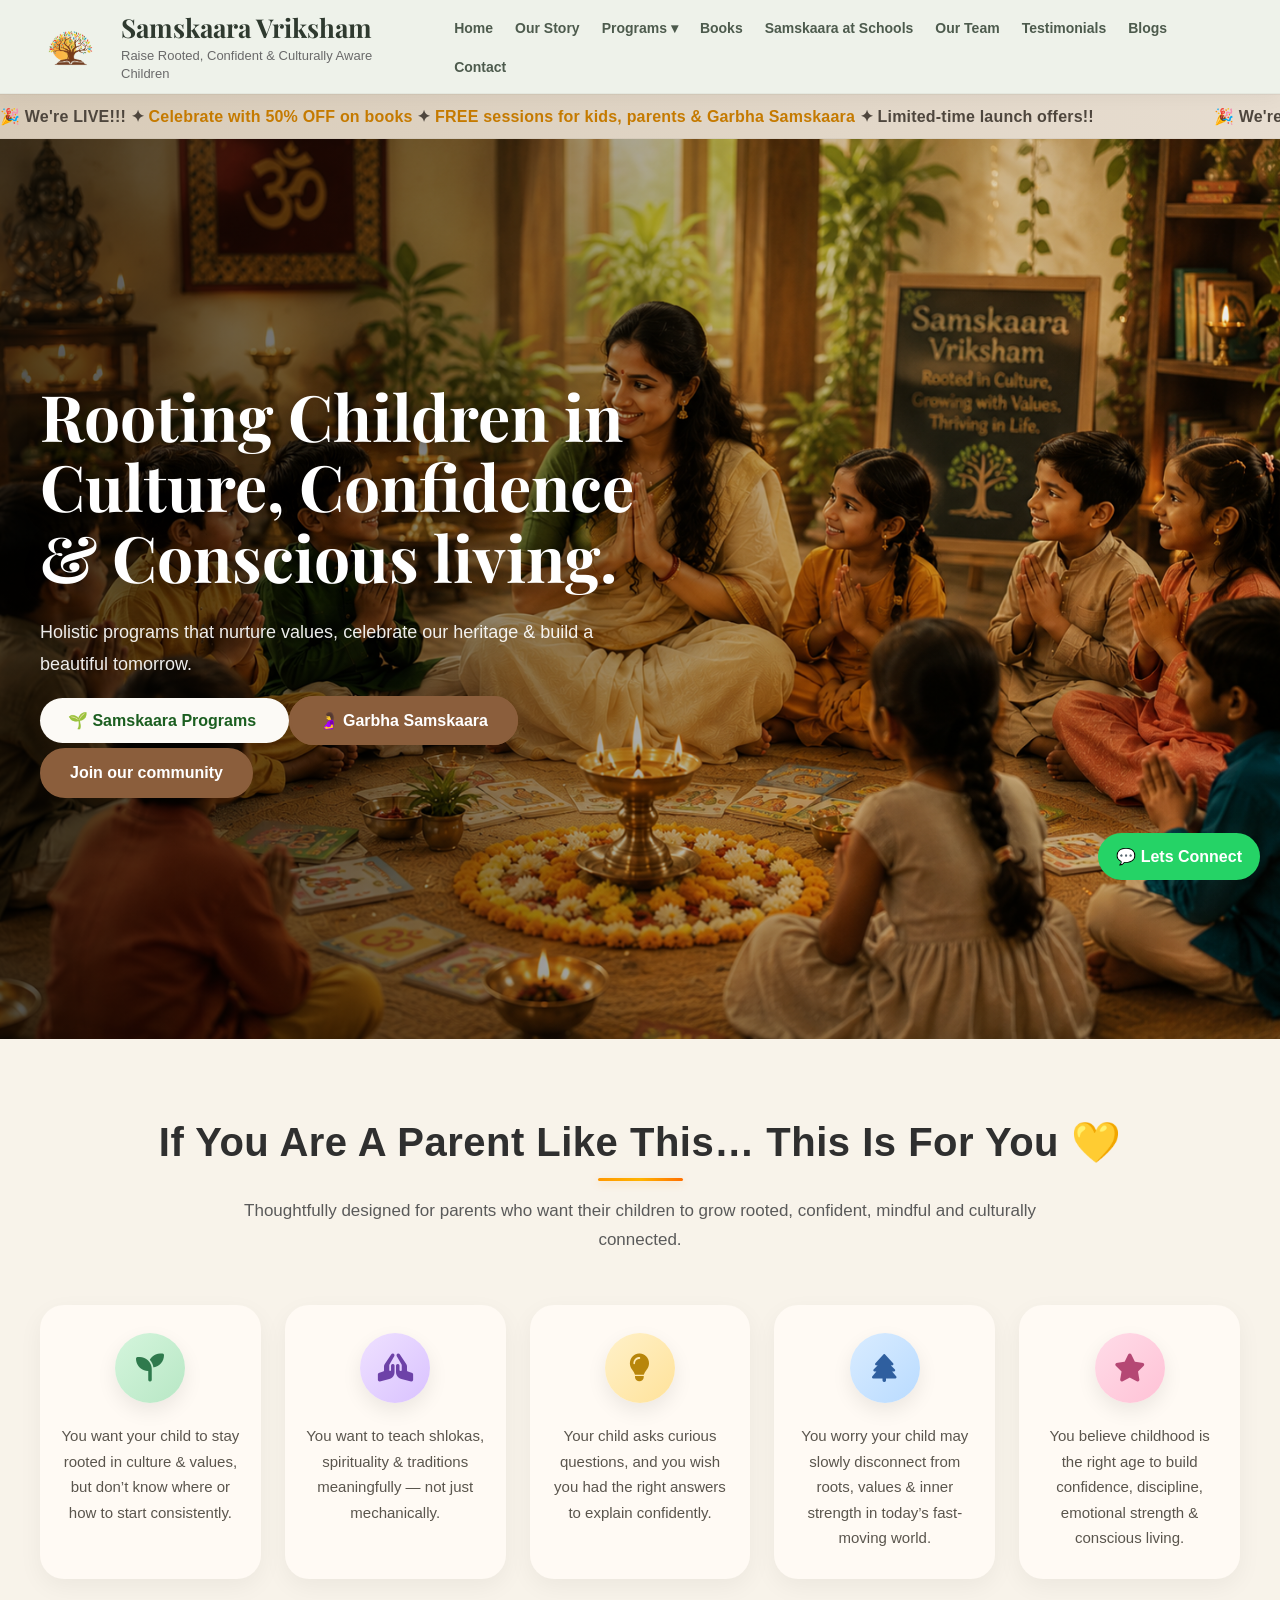
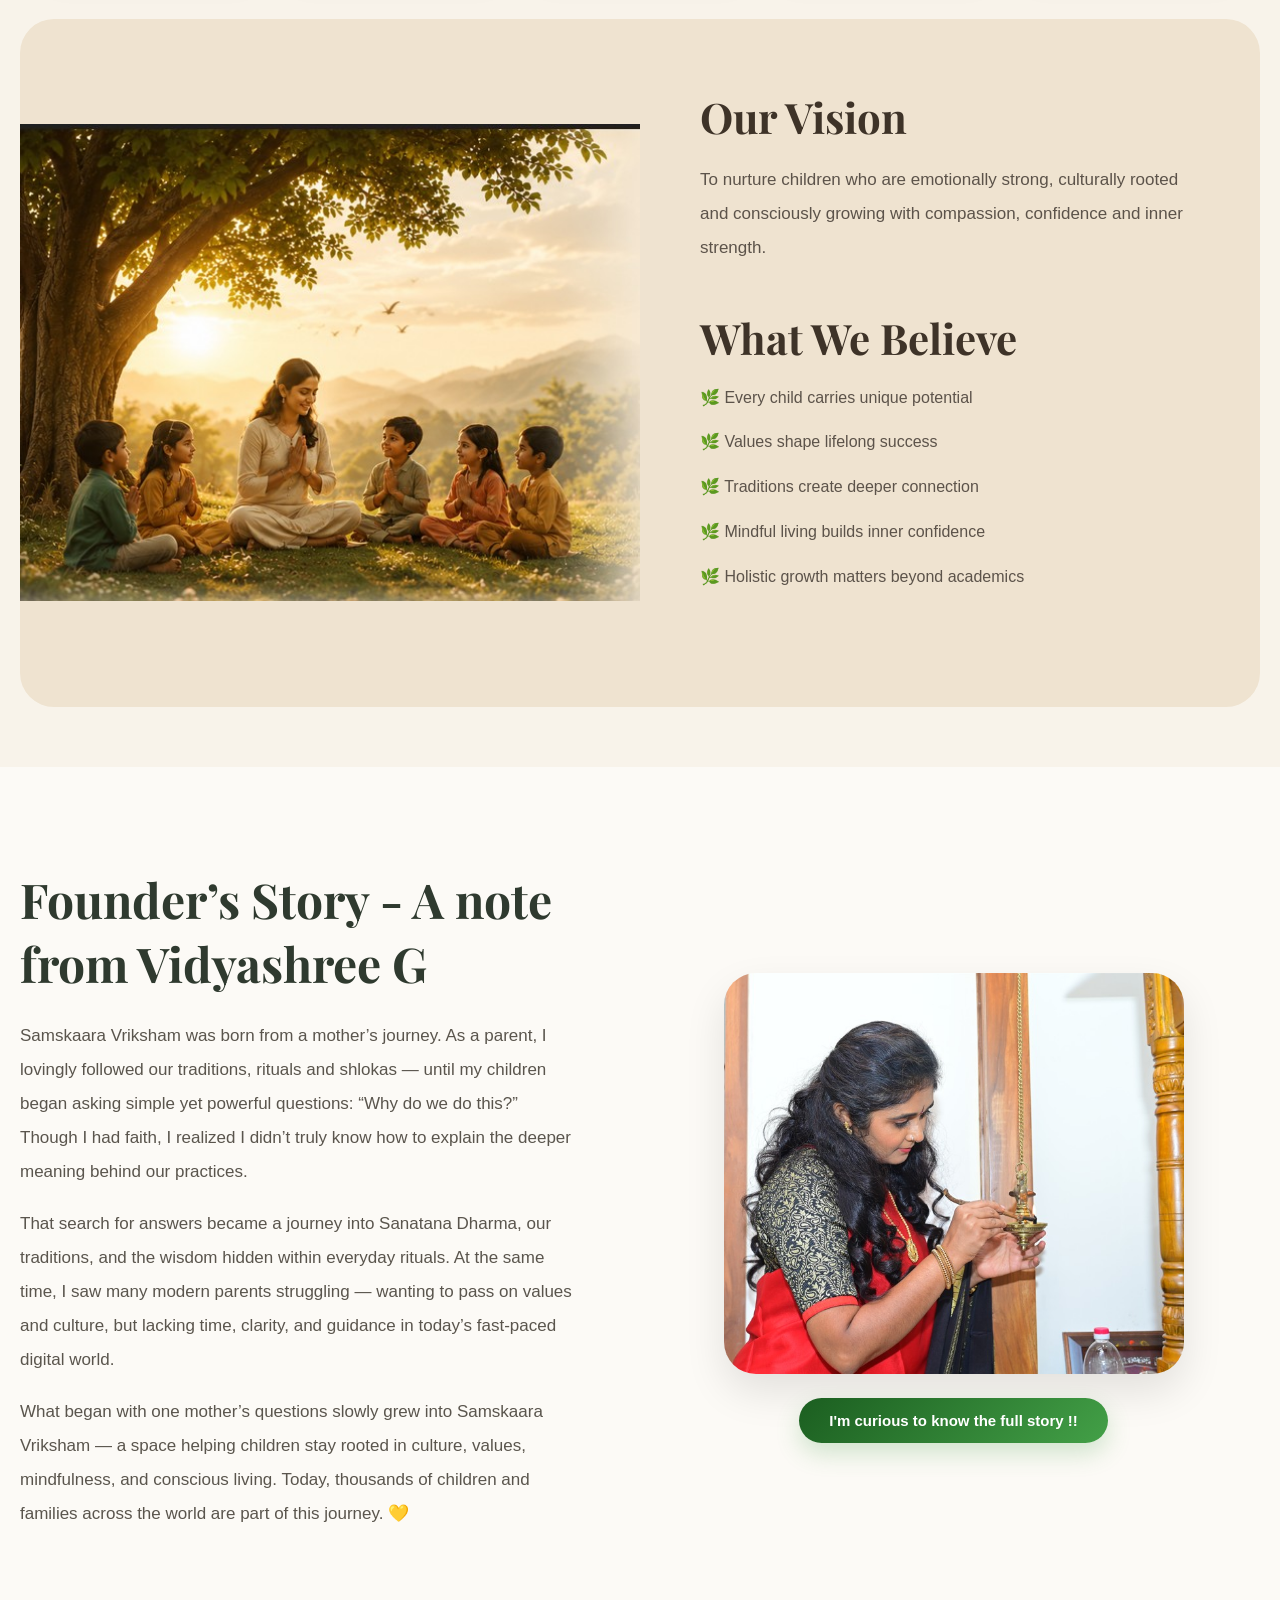
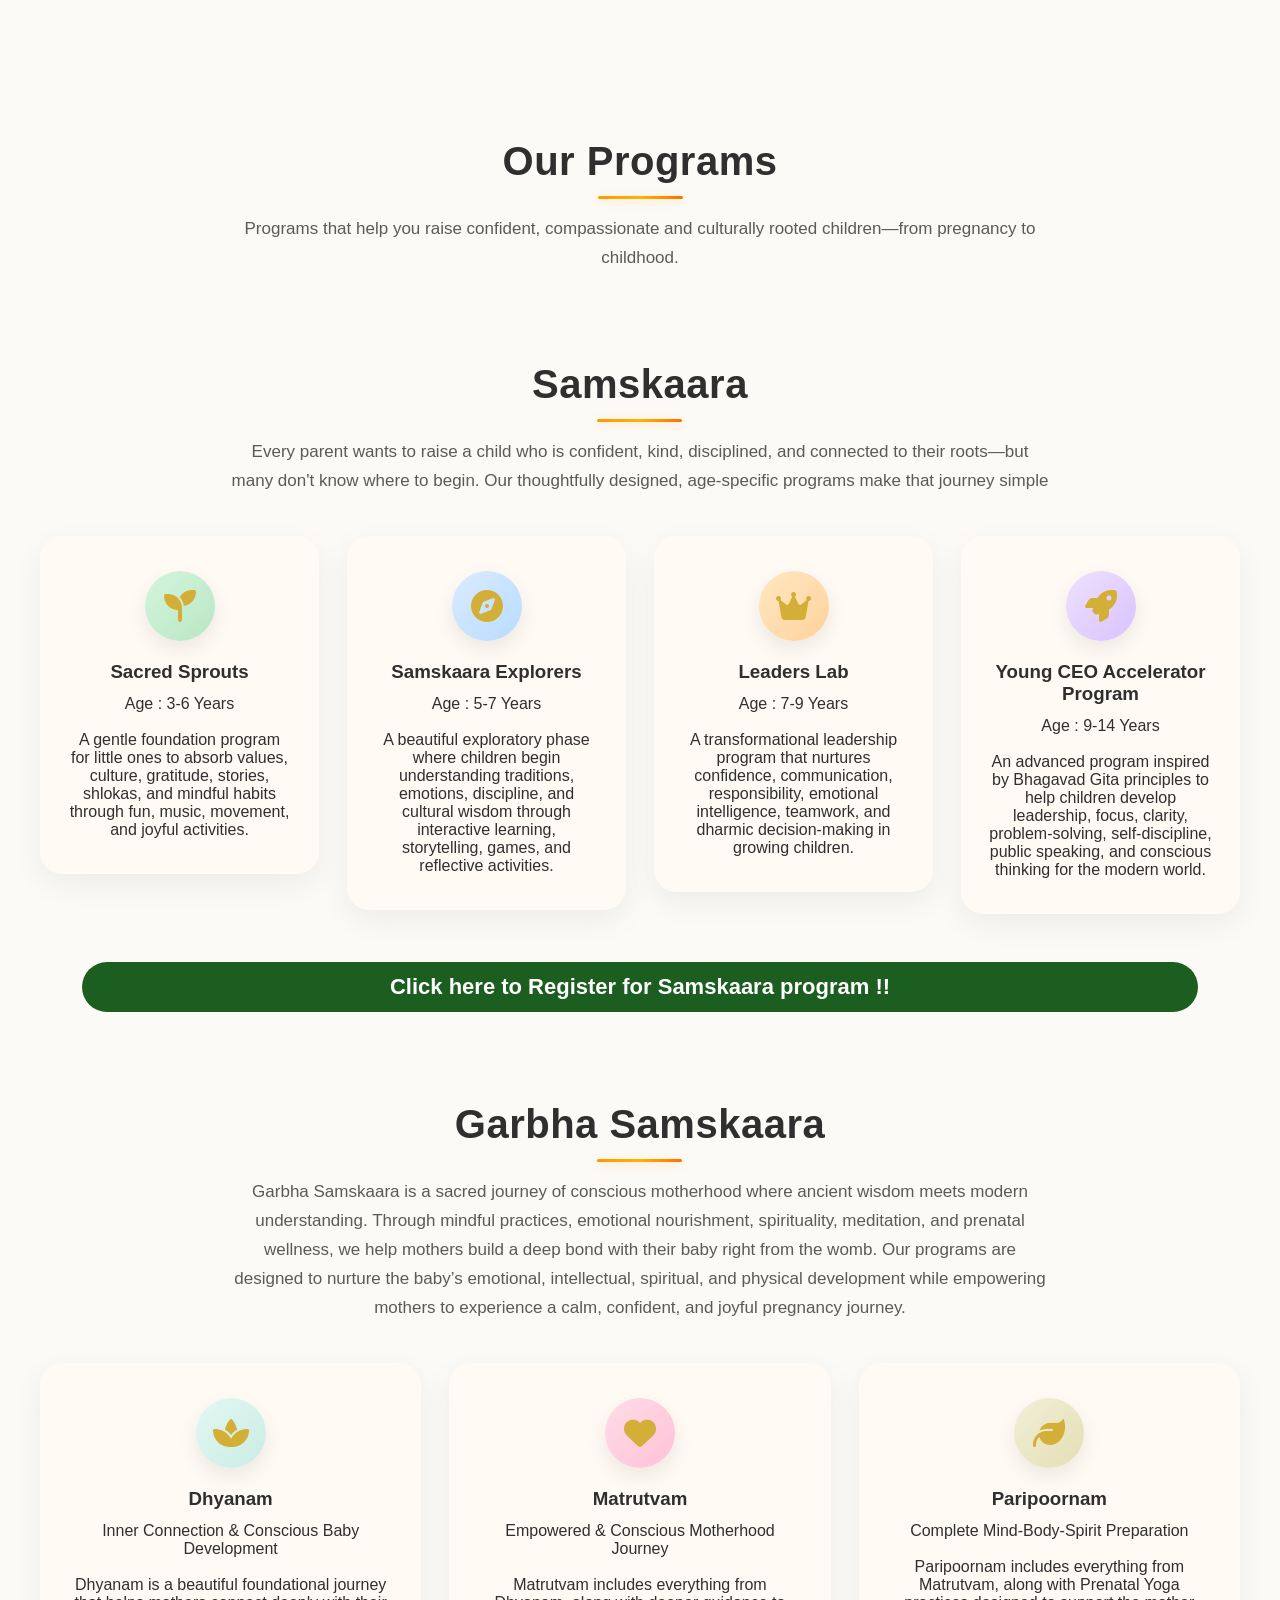
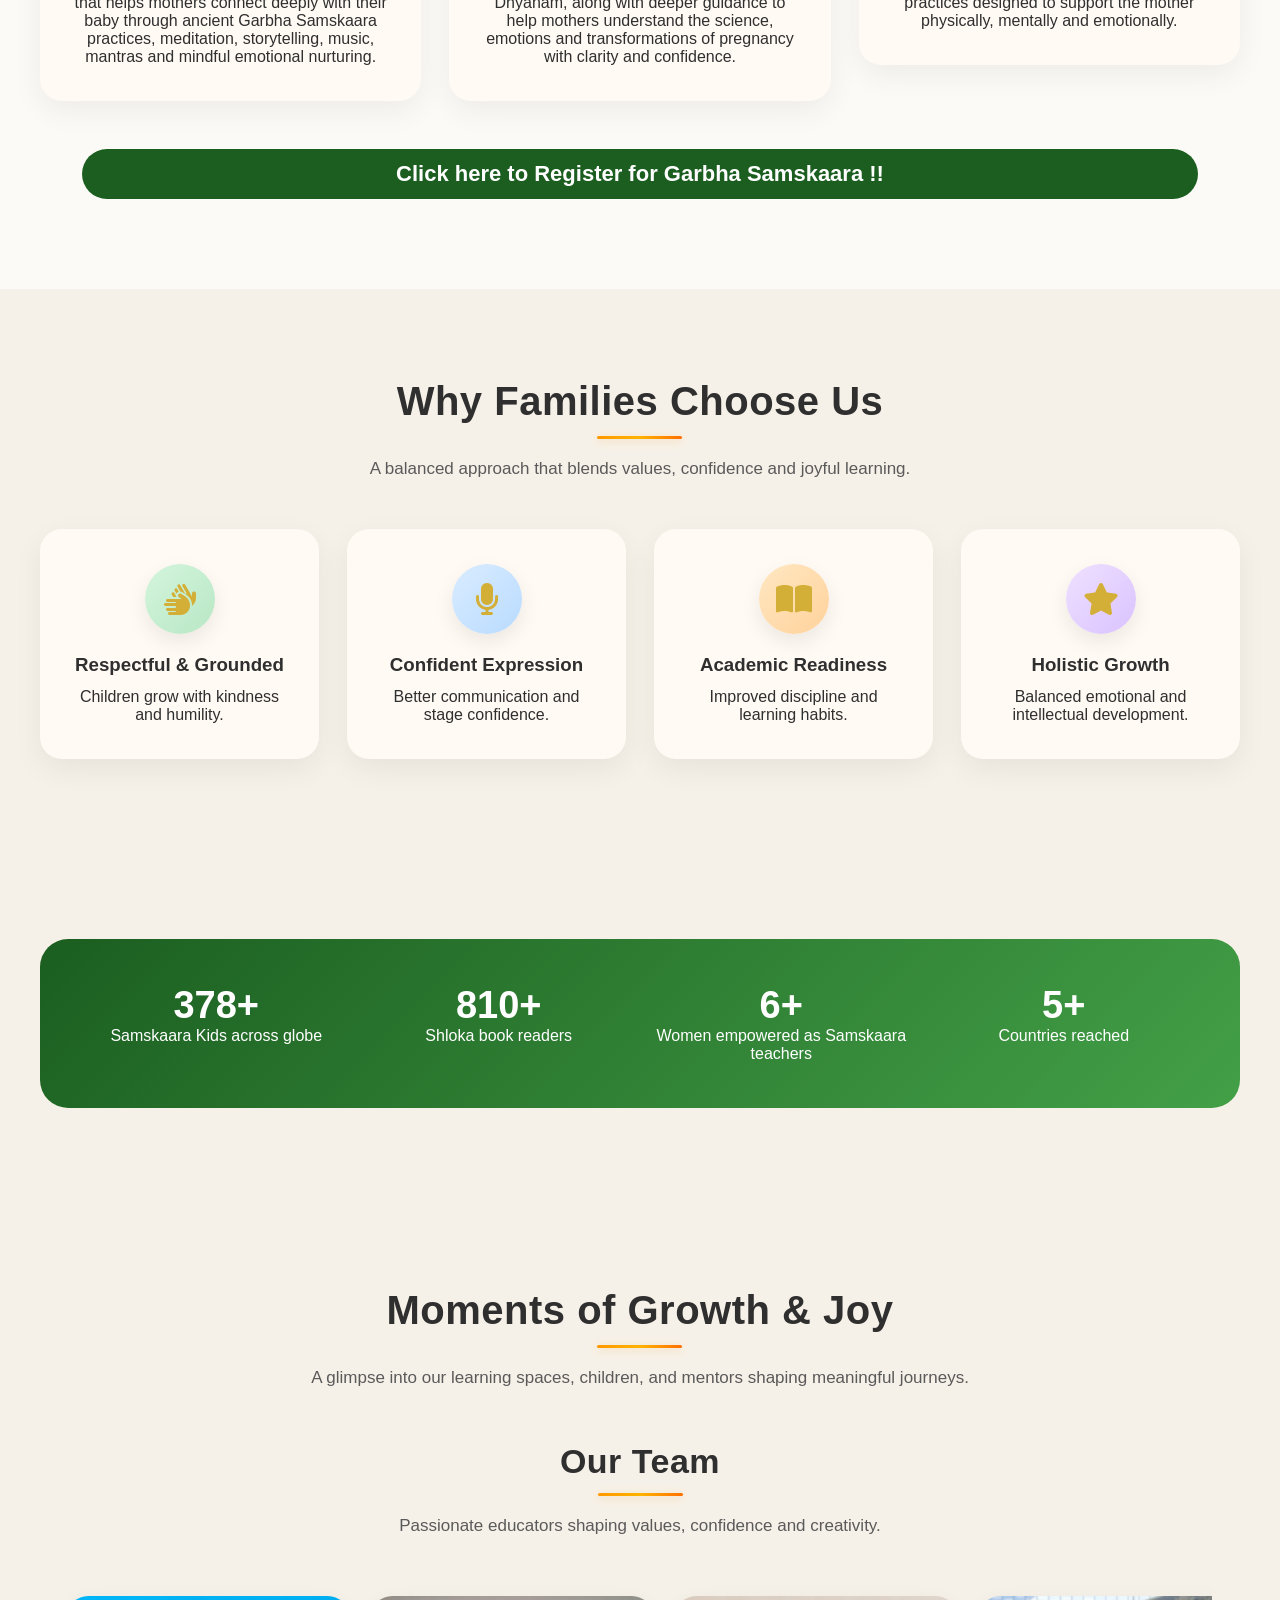
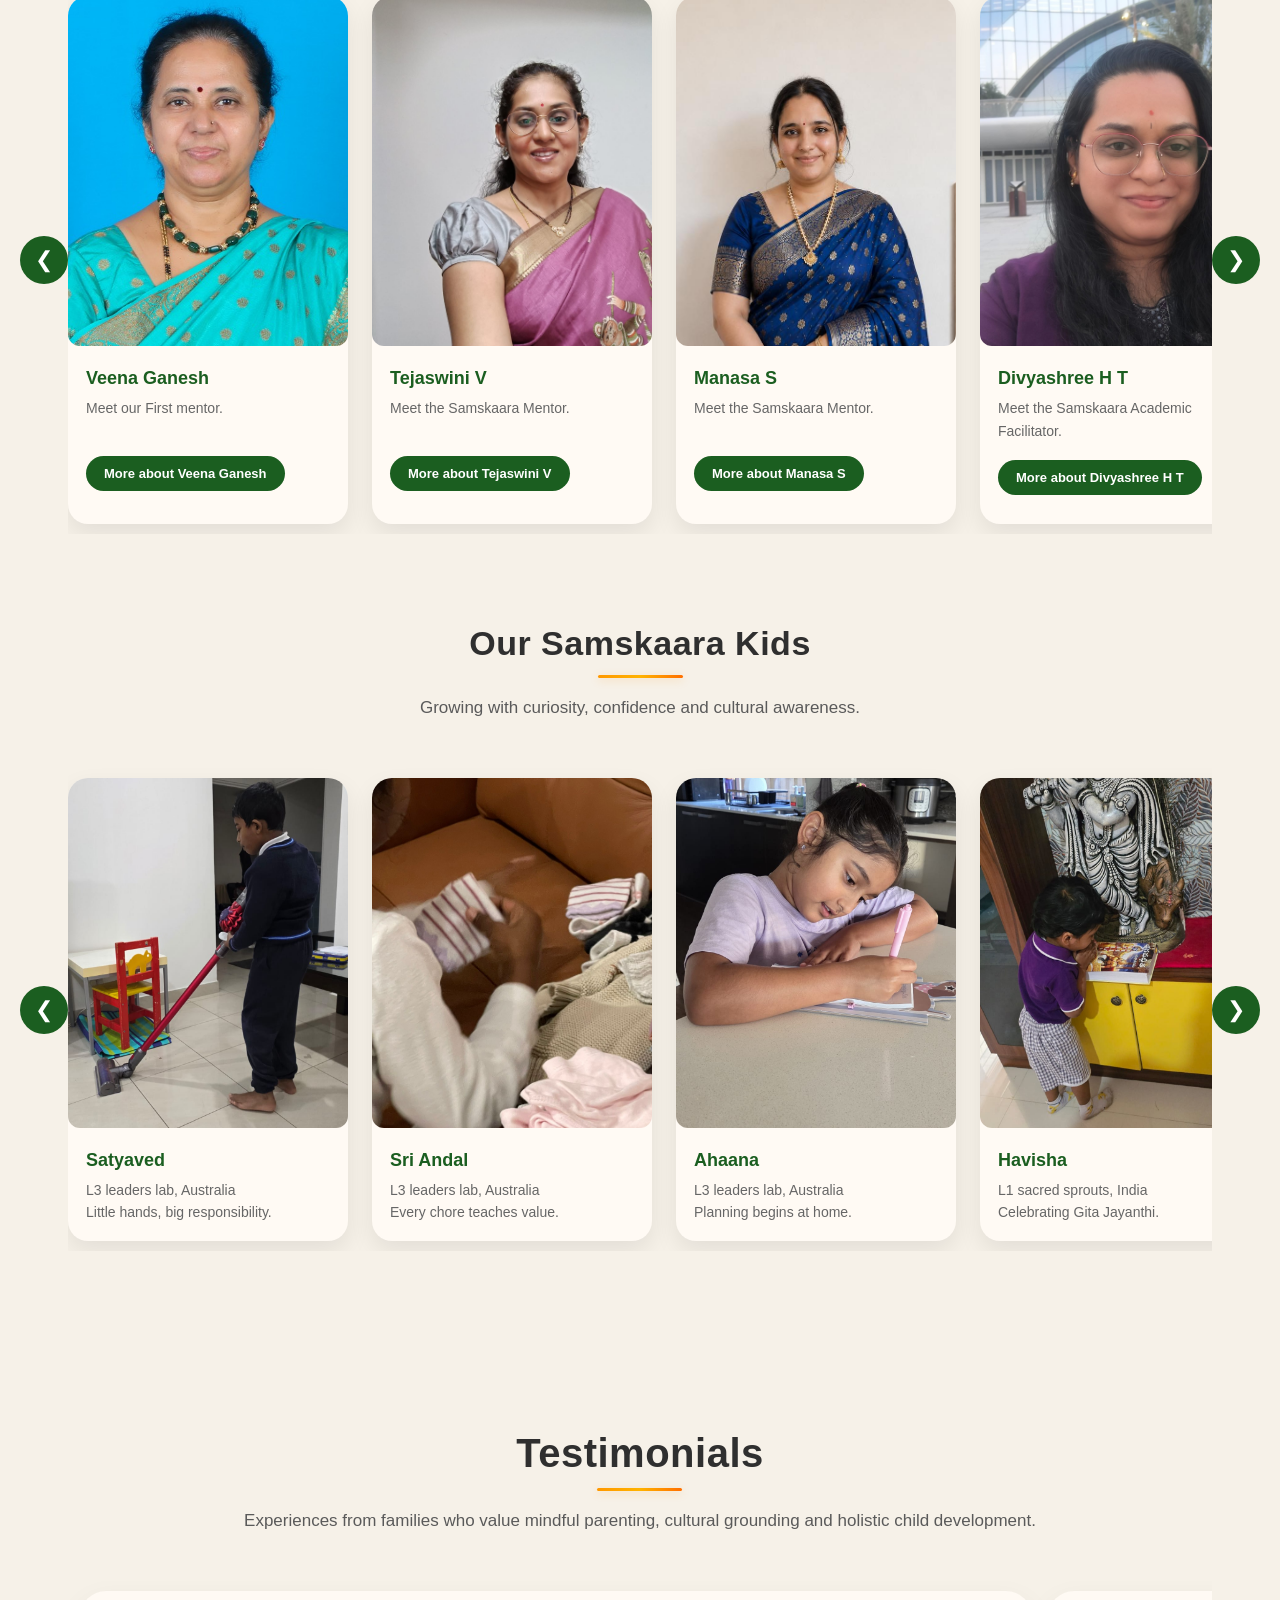
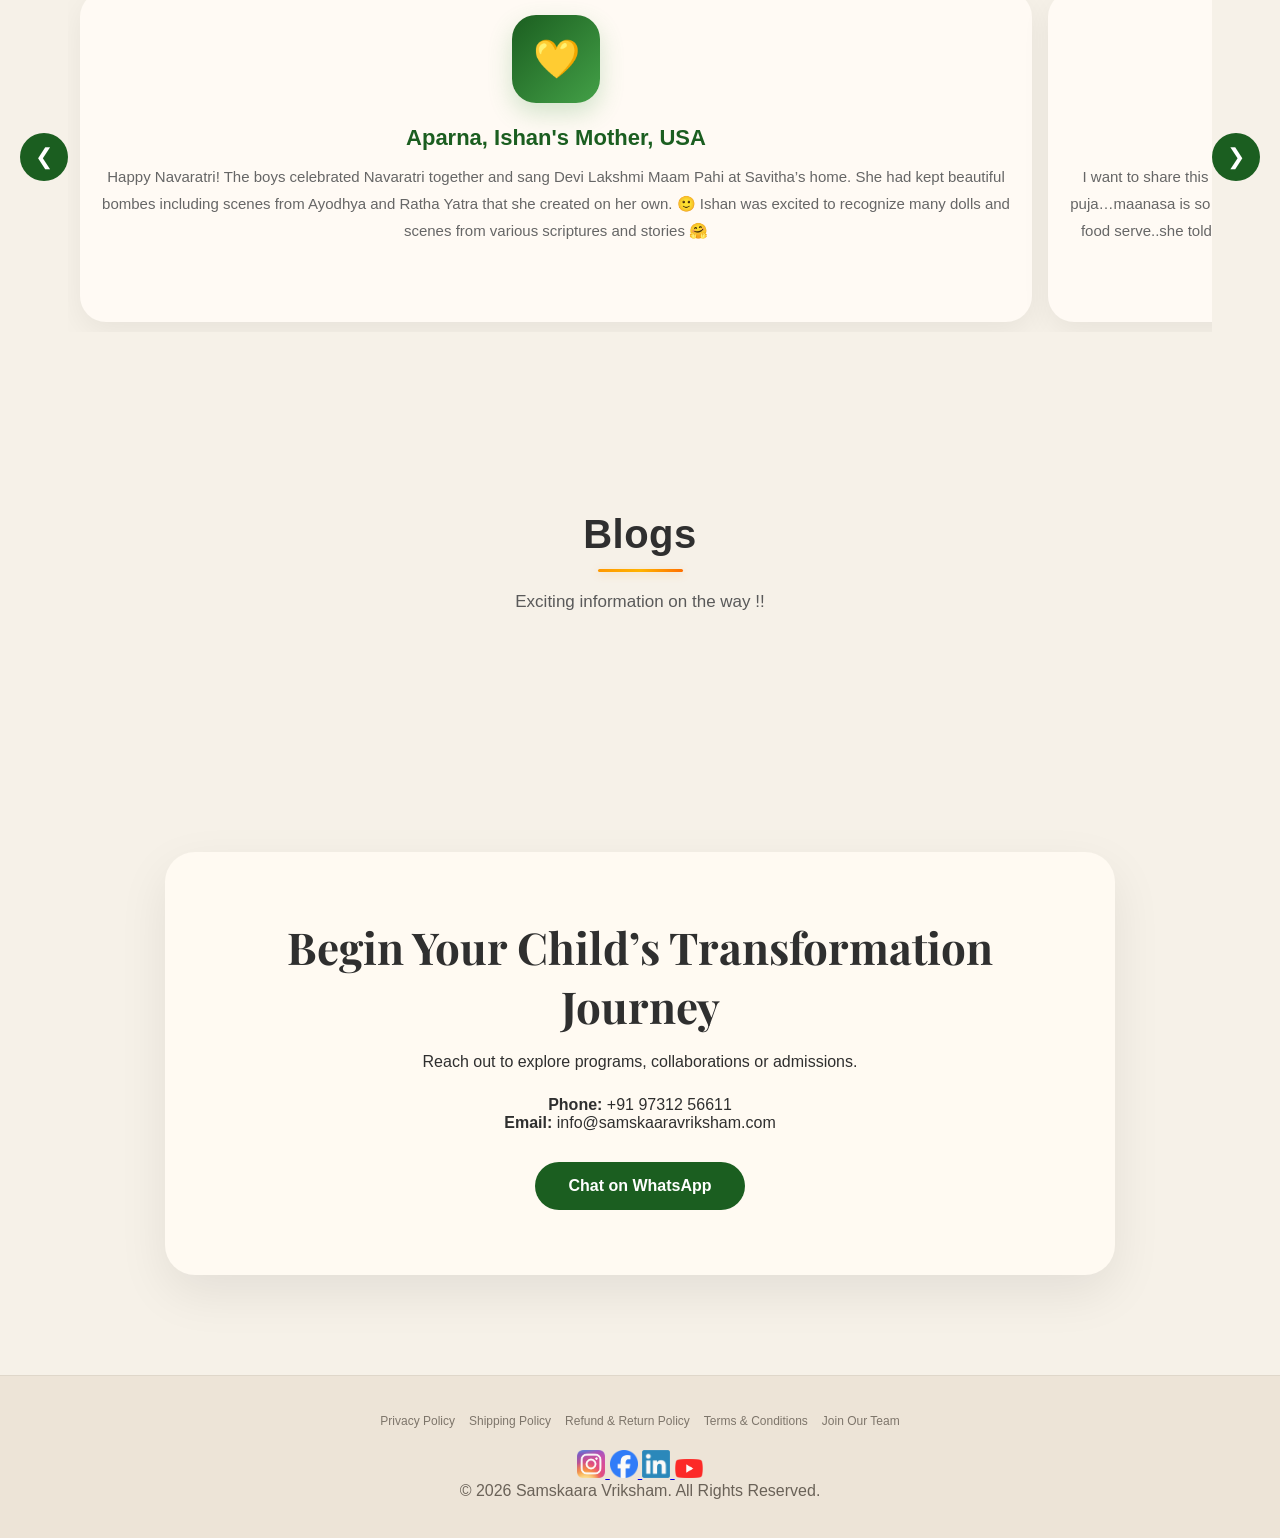
==== commit 116ef88d: "Update index.html" ====
--- a/index.html
+++ b/index.html
@@ -2372,7 +2372,7 @@
                 💛
             </div>
 
-            <h4>Rajalaxmi, Sri Andals's Mother from New Zeland</h4>
+            <h4>Rajalaxmi, Sri Andals's Mother from New Zealand</h4>
 
             <p>
                  Thank you so much for the Mahisasura Mardhini Edition, both Sri Aandal and Meenakshi love to keep singing or humming it 
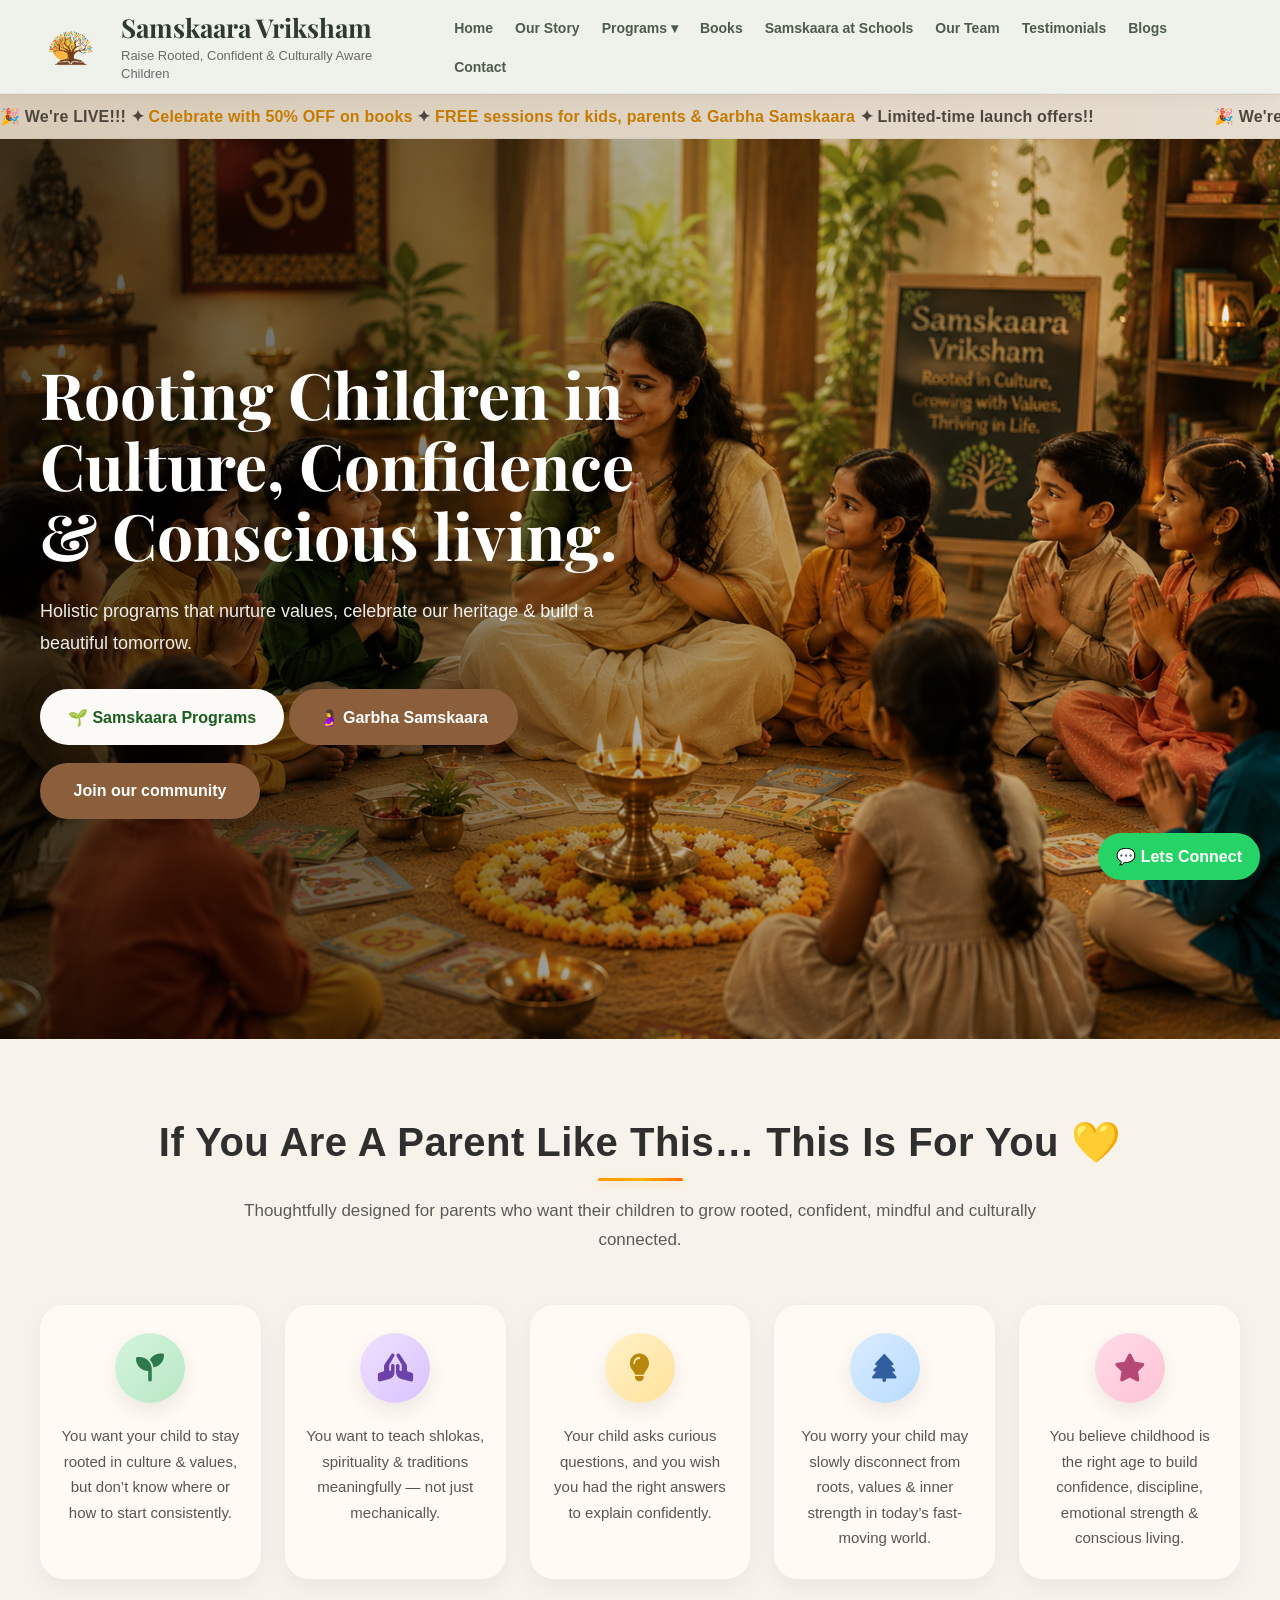
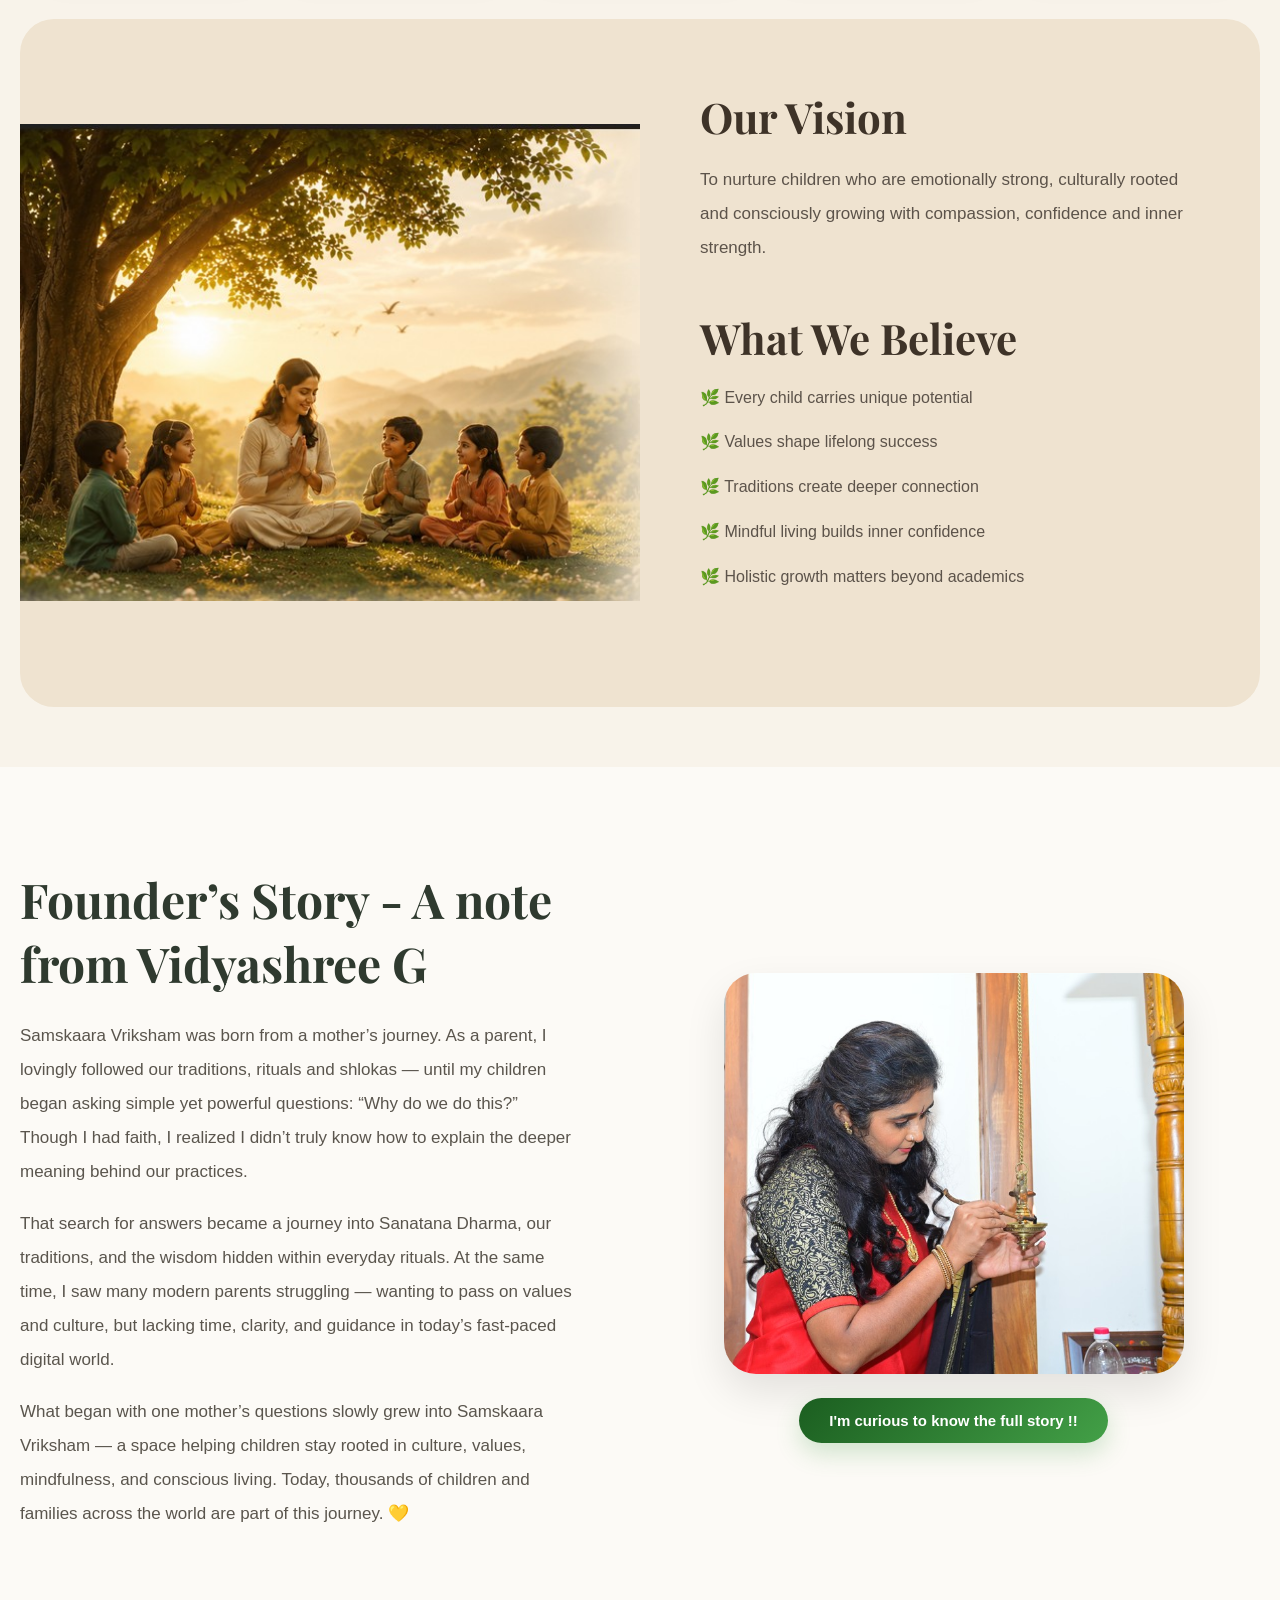
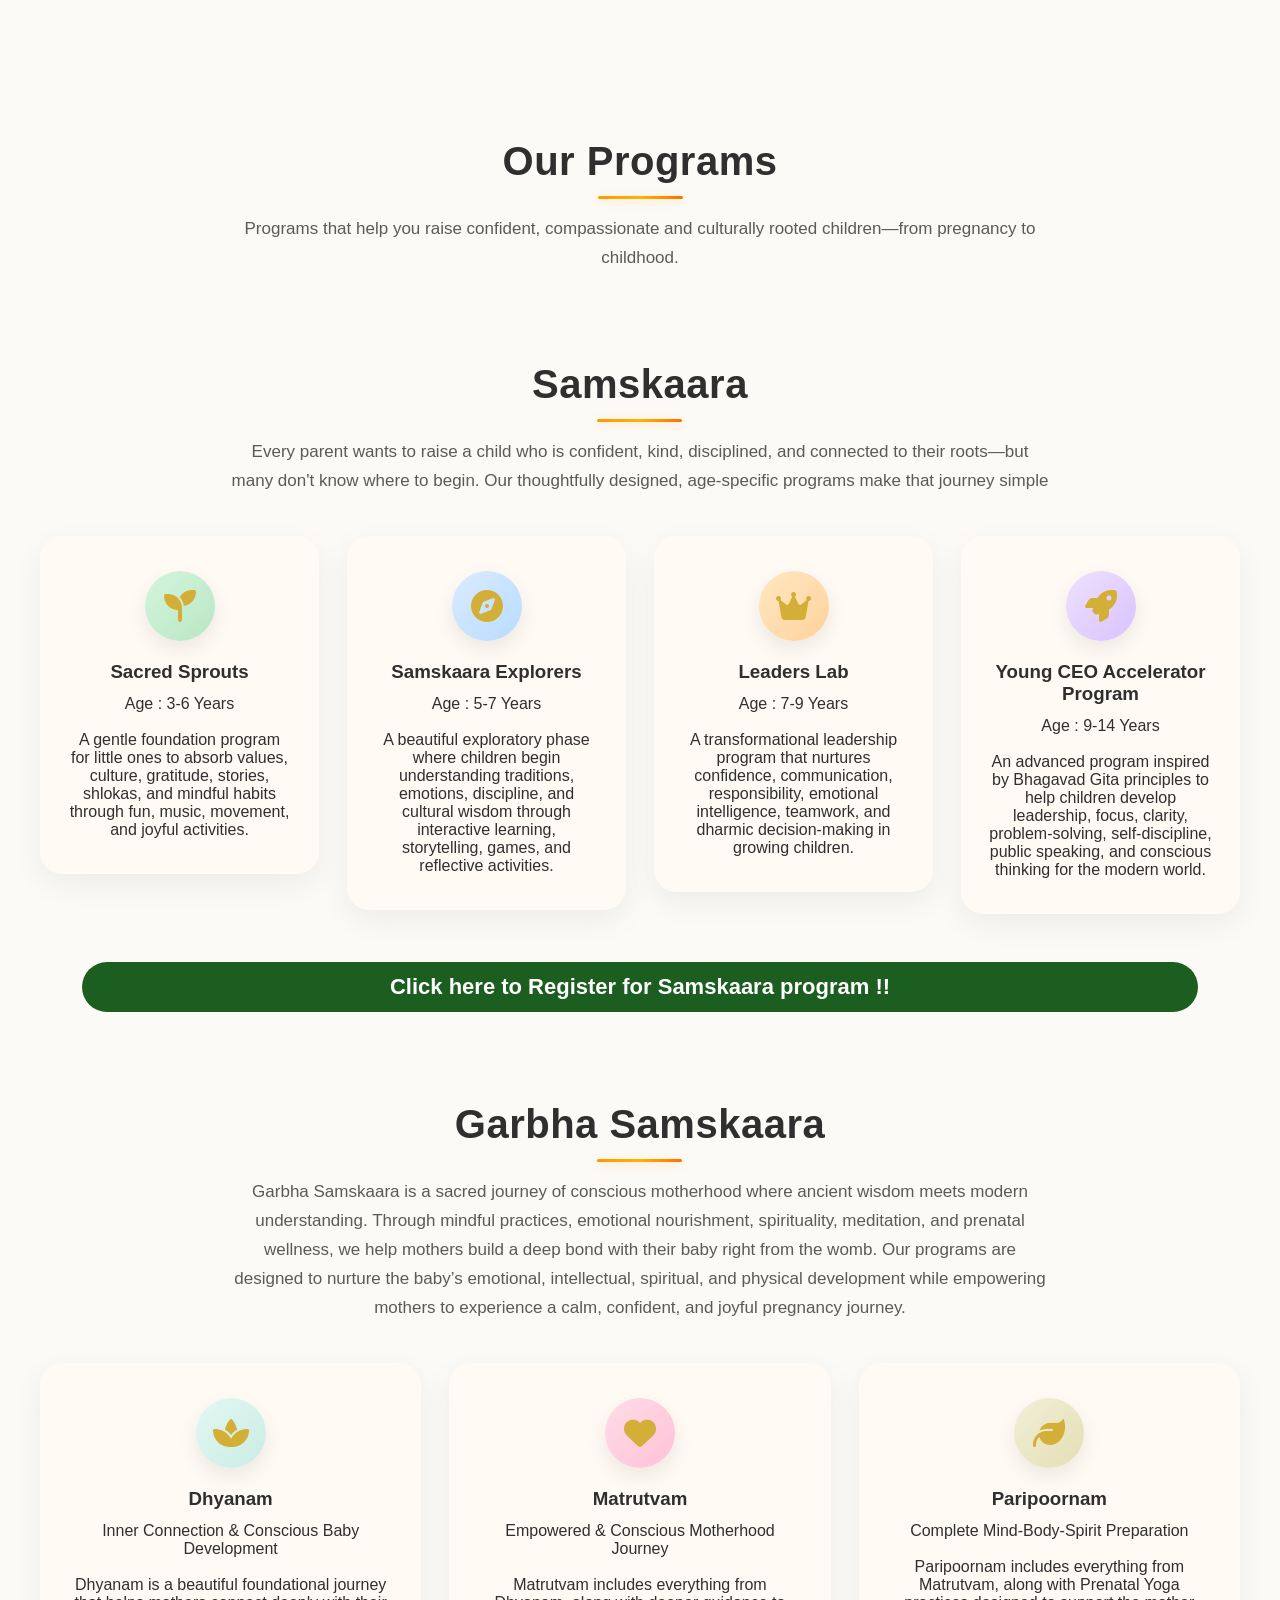
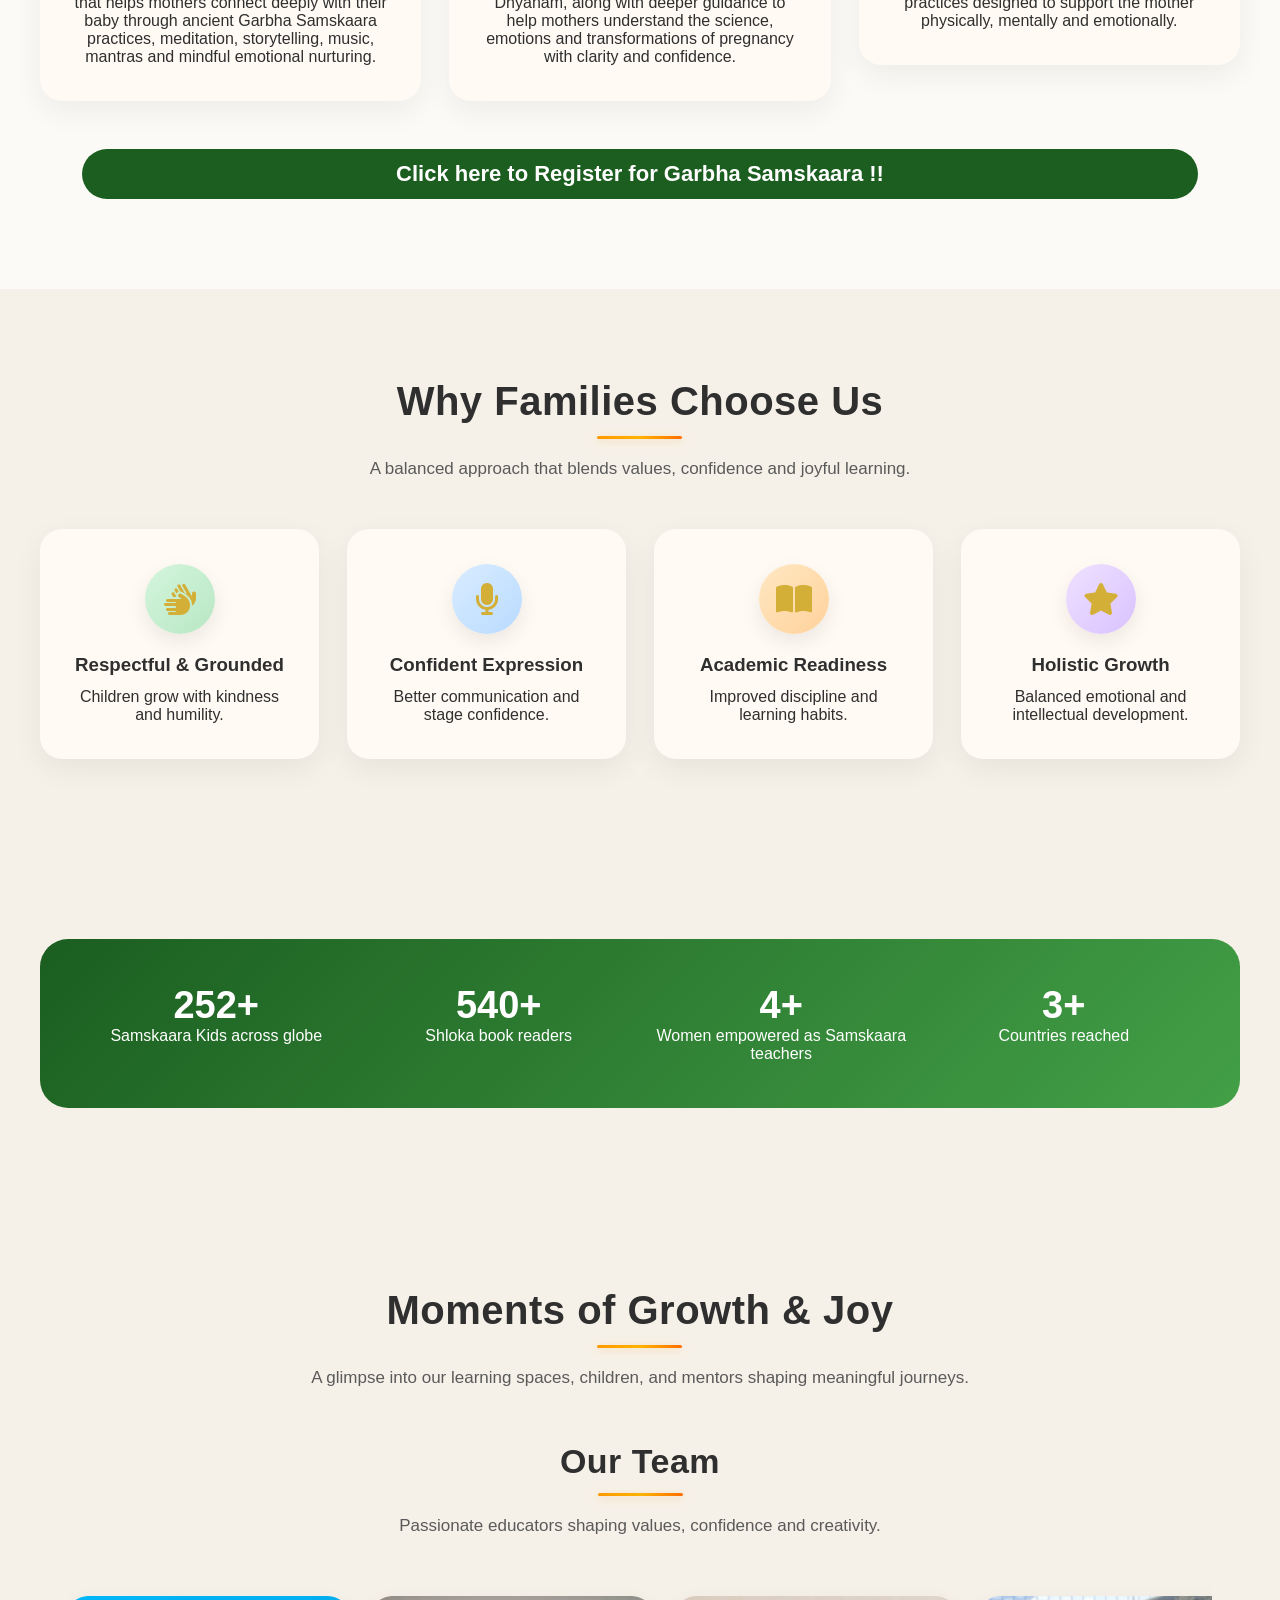
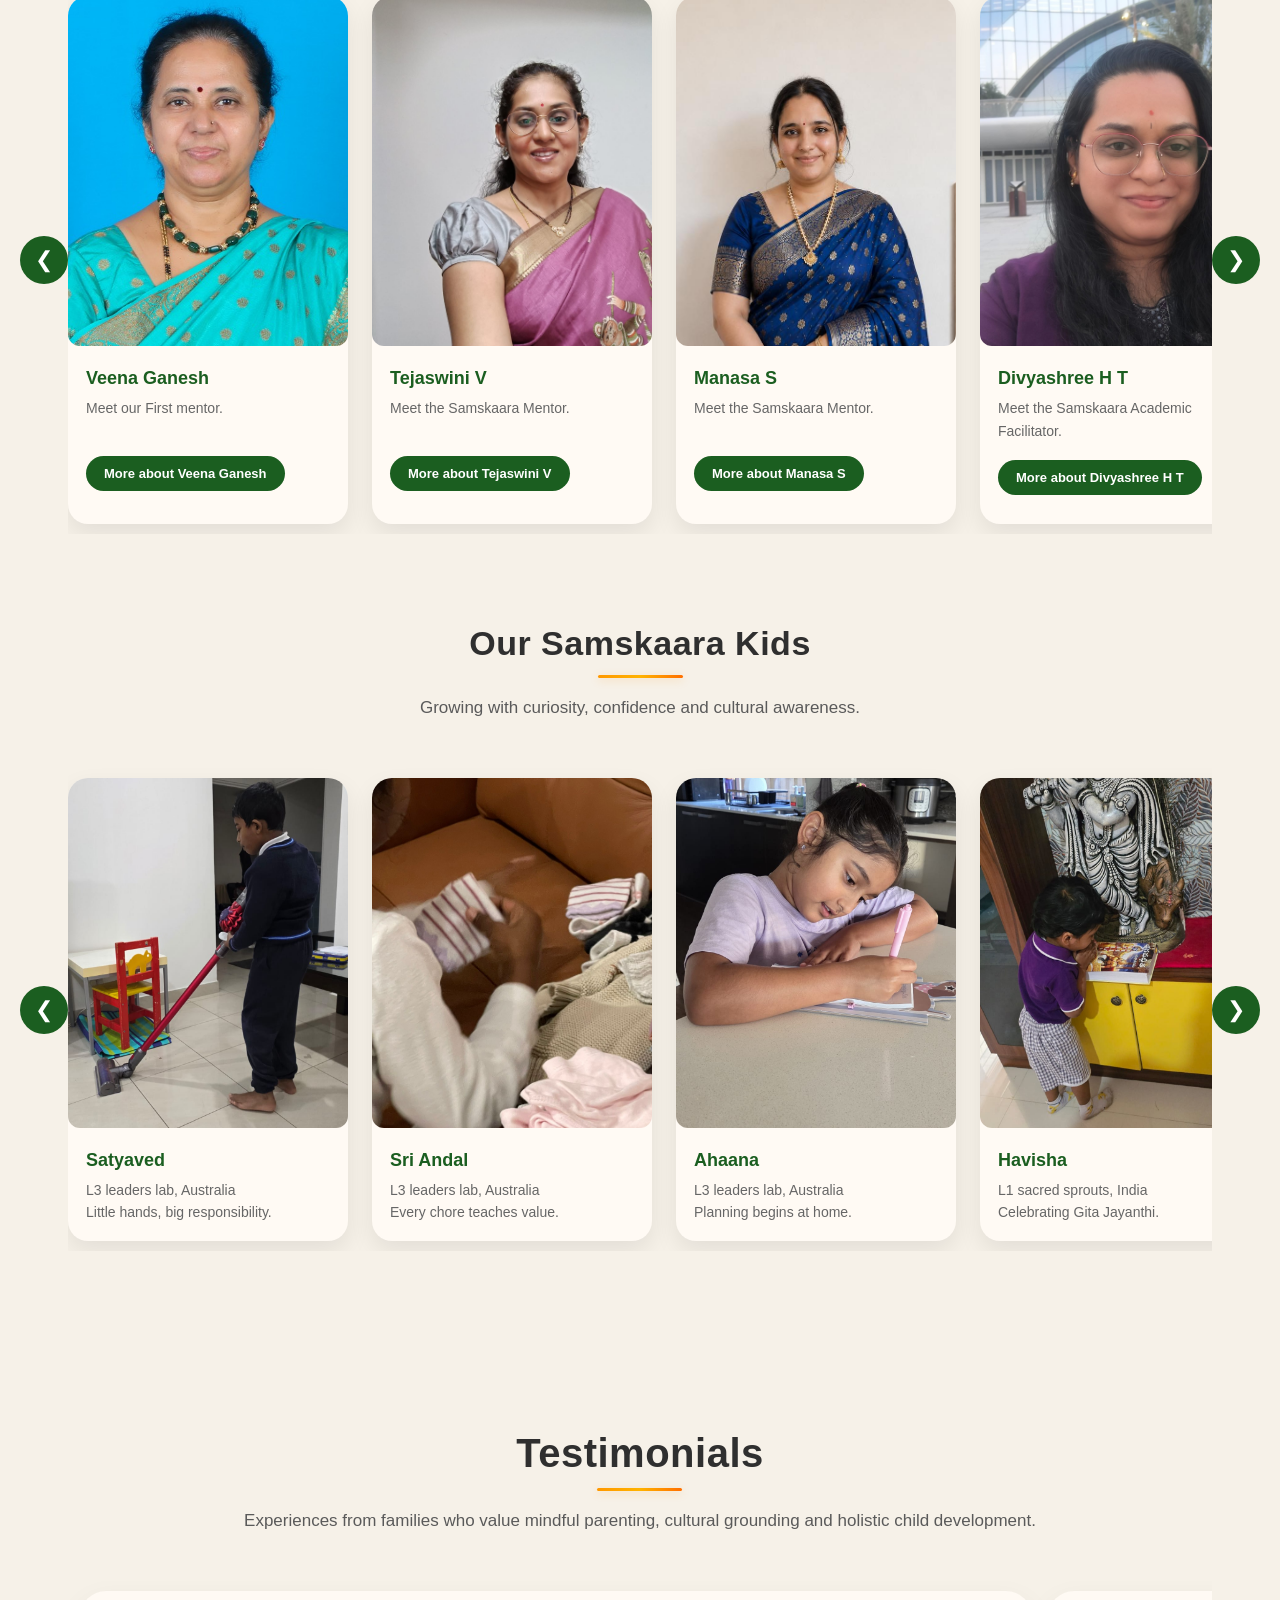
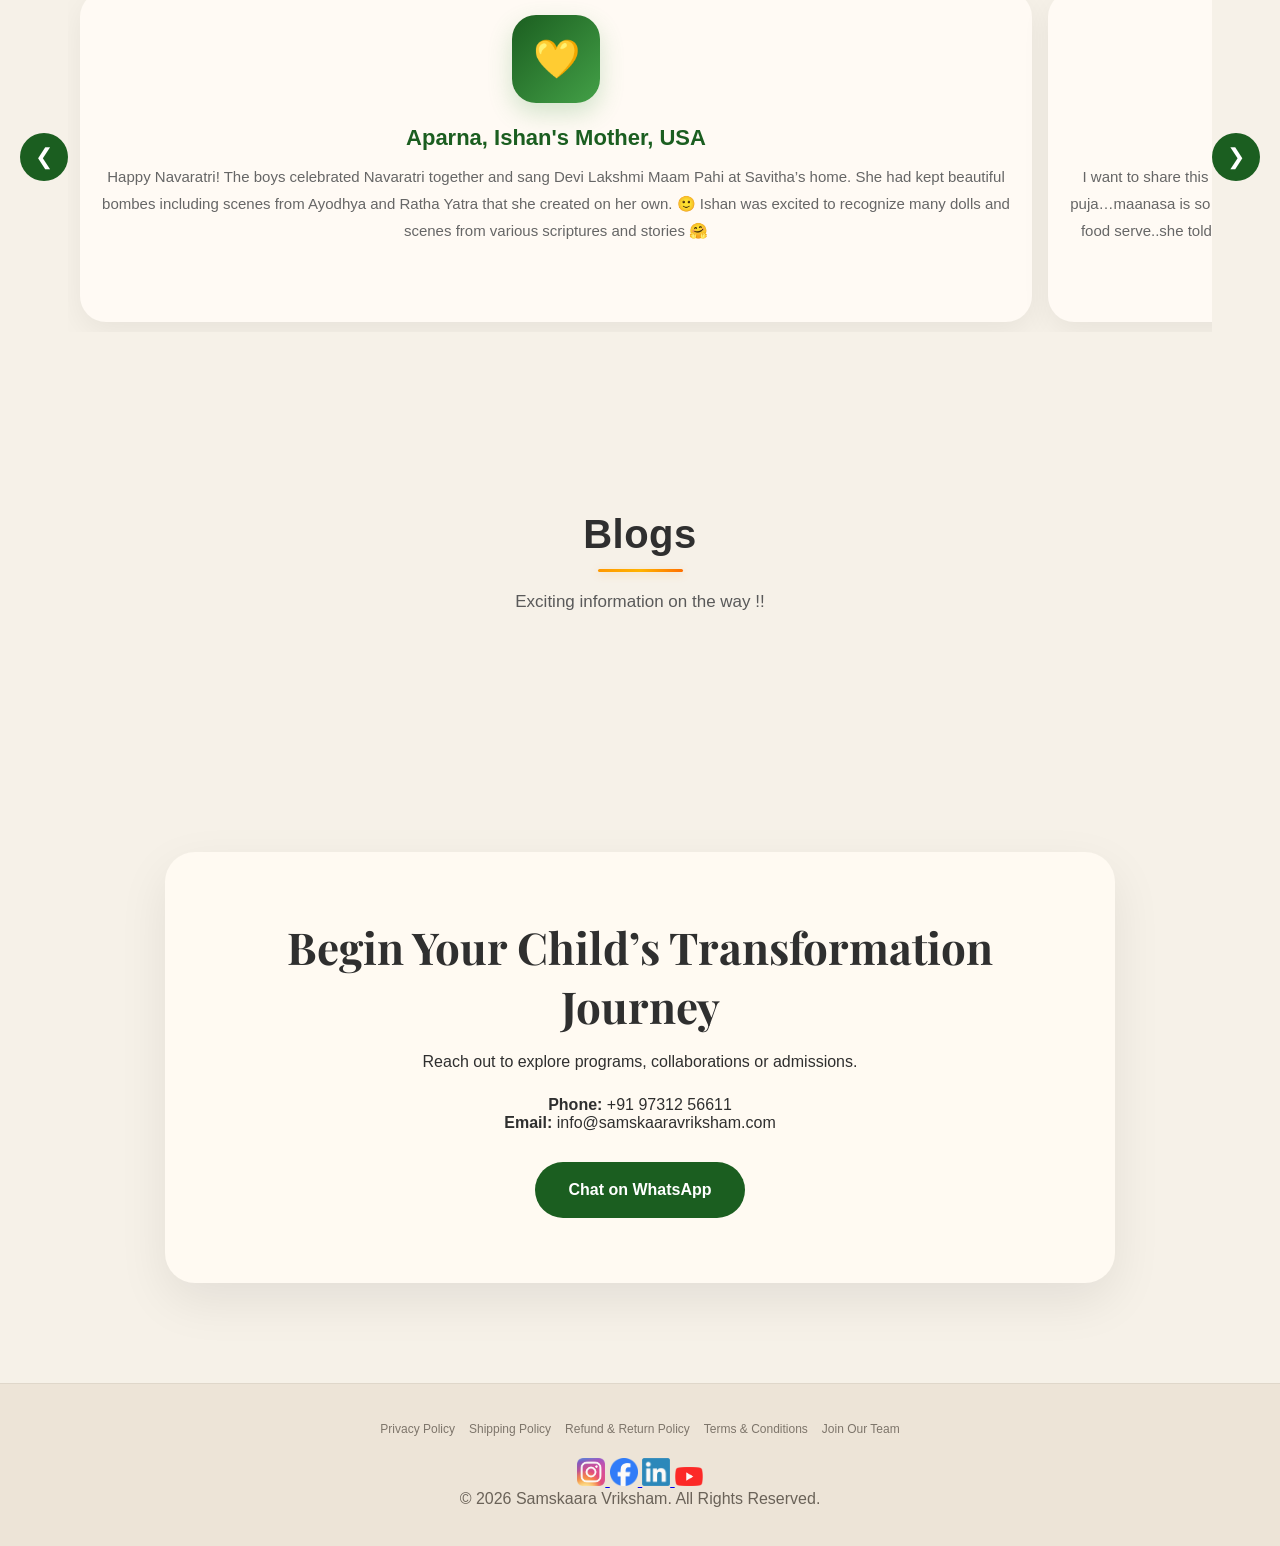
==== commit 96e73acc: "Add files via upload" ====
--- a/index.html
+++ b/index.html
@@ -71,13 +71,17 @@
             </div>
 
         </div>
-
-        <!-- RIGHT -->
-
-        <nav>
+		
+	<button class="menu-toggle"
+            onclick="toggleMenu()">
+        &#9776;
+    </button>
+
+        <!-- Stciky header -->
+
+        <!--<nav>
             <a href="#home">Home</a>
             <a href="#founder's story">Our Story</a>
-            <!--<a href="#programs">Programs</a>-->
 			<div class="dropdown">
 				<a href="#programs">Programs ▾</a>
 				<div class="dropdown-content">
@@ -95,7 +99,45 @@
             <a href="#testimonials">Testimonials</a>
             <a href="#blogs">Blogs</a>
             <a href="#contact">Contact</a>
-        </nav>
+        </nav>-->
+		
+		<!--Hamburger-->
+		<nav id="mainNav">
+
+			<a href="#home">Home</a>
+			<a href="#founder-story">Our Story</a>
+			<div class="dropdown">
+
+				<a href="#programs">Programs ▾</a>
+
+				<div class="dropdown-content">
+
+					<a href="#samskaara-programs">
+						Samskaara
+					</a>
+
+					<a href="#garbha-programs">
+						Garbha Samskaara
+					</a>
+
+			</div>
+
+</div>
+
+			<a href="books.html">
+				Books
+			</a>
+
+			<a href="schools.html">
+				Samskaara at Schools
+			</a>
+
+			<a href="#gallery">Our Team</a>
+			<a href="#testimonials">Testimonials</a>
+			<a href="#blogs">Blogs</a>
+			<a href="#contact">Contact</a>
+
+		</nav>
 
     </div>
 
@@ -381,7 +423,7 @@
      FOUNDER STORY SECTION
 ========================= -->
 
-<section class="founder-story-section" id="founder's story">
+<section class="founder-story-section" id="founder-story">
 
     <div class="founder-wrapper">
 
@@ -2914,5 +2956,35 @@
 </script>
 
 
+
+<script>
+
+function toggleMenu(){
+
+    document
+        .getElementById("mainNav")
+        .classList
+        .toggle("active");
+
+}
+
+document
+.querySelectorAll("#mainNav a")
+.forEach(link=>{
+
+    link.addEventListener("click",()=>{
+
+        document
+        .getElementById("mainNav")
+        .classList
+        .remove("active");
+
+    });
+
+});
+
+</script>
+
+
 </body>
 </html>
--- a/css/style.css
+++ b/css/style.css
@@ -136,7 +136,88 @@
     color:#1b5e20;
 }
 
-/* MOBILE */
+.menu-toggle{
+
+    display:none;
+
+    background:none;
+
+    border:none;
+
+    font-size:32px;
+
+    color:#4d5b4d;
+
+    cursor:pointer;
+
+}
+
+@media (max-width:900px){
+
+.header-container{
+
+    position:relative;
+
+    flex-direction:row;
+
+    justify-content:space-between;
+
+    align-items:center;
+
+}
+
+.menu-toggle{
+
+    display:block;
+
+}
+
+nav{
+
+    display:none;
+
+    position:absolute;
+
+    top:100%;
+
+    left:0;
+
+    width:100%;
+
+    background:white;
+
+    flex-direction:column;
+
+    padding:15px 0;
+
+    box-shadow:0 8px 20px rgba(0,0,0,.12);
+
+    z-index:999;
+
+}
+
+nav.active{
+
+    display:flex;
+	animation:slideMenu .3s ease;
+
+}
+
+nav a{
+
+    padding:14px 24px;
+
+    width:100%;
+
+    text-align:left;
+
+    border-bottom:1px solid #eee;
+
+}
+
+}
+
+/* MOBILE 
 
 @media(max-width:900px){
 
@@ -175,7 +256,7 @@
 
         width:62px;
     }
-}
+}*/
 
 /* =========================
    ANNOUNCEMENT BAR
@@ -265,7 +346,7 @@
 
 #home{
 
-    scroll-margin-top:140px;
+    scroll-margin-top:170px;
 }
 .premium-hero{
 
@@ -427,6 +508,17 @@
 
         font-size:16px;
     }
+	
+	.hero-buttons{
+    flex-direction:column;
+    align-items:center;
+    gap:16px;
+}
+
+.hero-btn{
+    width:90%;
+    max-width:320px;
+}
 }
 
 .hero-text h1{
@@ -442,7 +534,7 @@
     margin-bottom:30px;
 }
 
-.hero-buttons{
+/*.hero-buttons{
     display:flex;
     gap:18px;
     flex-wrap:wrap;
@@ -453,6 +545,31 @@
     border-radius:50px;
     text-decoration:none;
     font-weight:600;
+}*/
+
+.hero-buttons{
+    display:flex;
+    gap:18px;
+    flex-wrap:wrap;
+    justify-content:flex-start;
+}
+
+.hero-btn{
+    display:inline-flex;
+    align-items:center;
+    justify-content:center;
+
+    min-width:220px;
+    min-height:56px;
+
+    padding:16px 28px;
+
+    border-radius:50px;
+
+    text-decoration:none;
+    font-weight:600;
+
+    text-align:center;
 }
 
 .primary{
@@ -3995,4 +4112,41 @@
     color:#fff;
     transform:translateY(-3px);
 
+}
+
+/* hambuger option */
+
+.menu-toggle{
+
+    display:none;
+
+    background:none;
+
+    border:none;
+
+    font-size:32px;
+
+    cursor:pointer;
+
+}
+
+
+@keyframes slideMenu{
+
+    from{
+
+        opacity:0;
+
+        transform:translateY(-10px);
+
+    }
+
+    to{
+
+        opacity:1;
+
+        transform:translateY(0);
+
+    }
+
 }
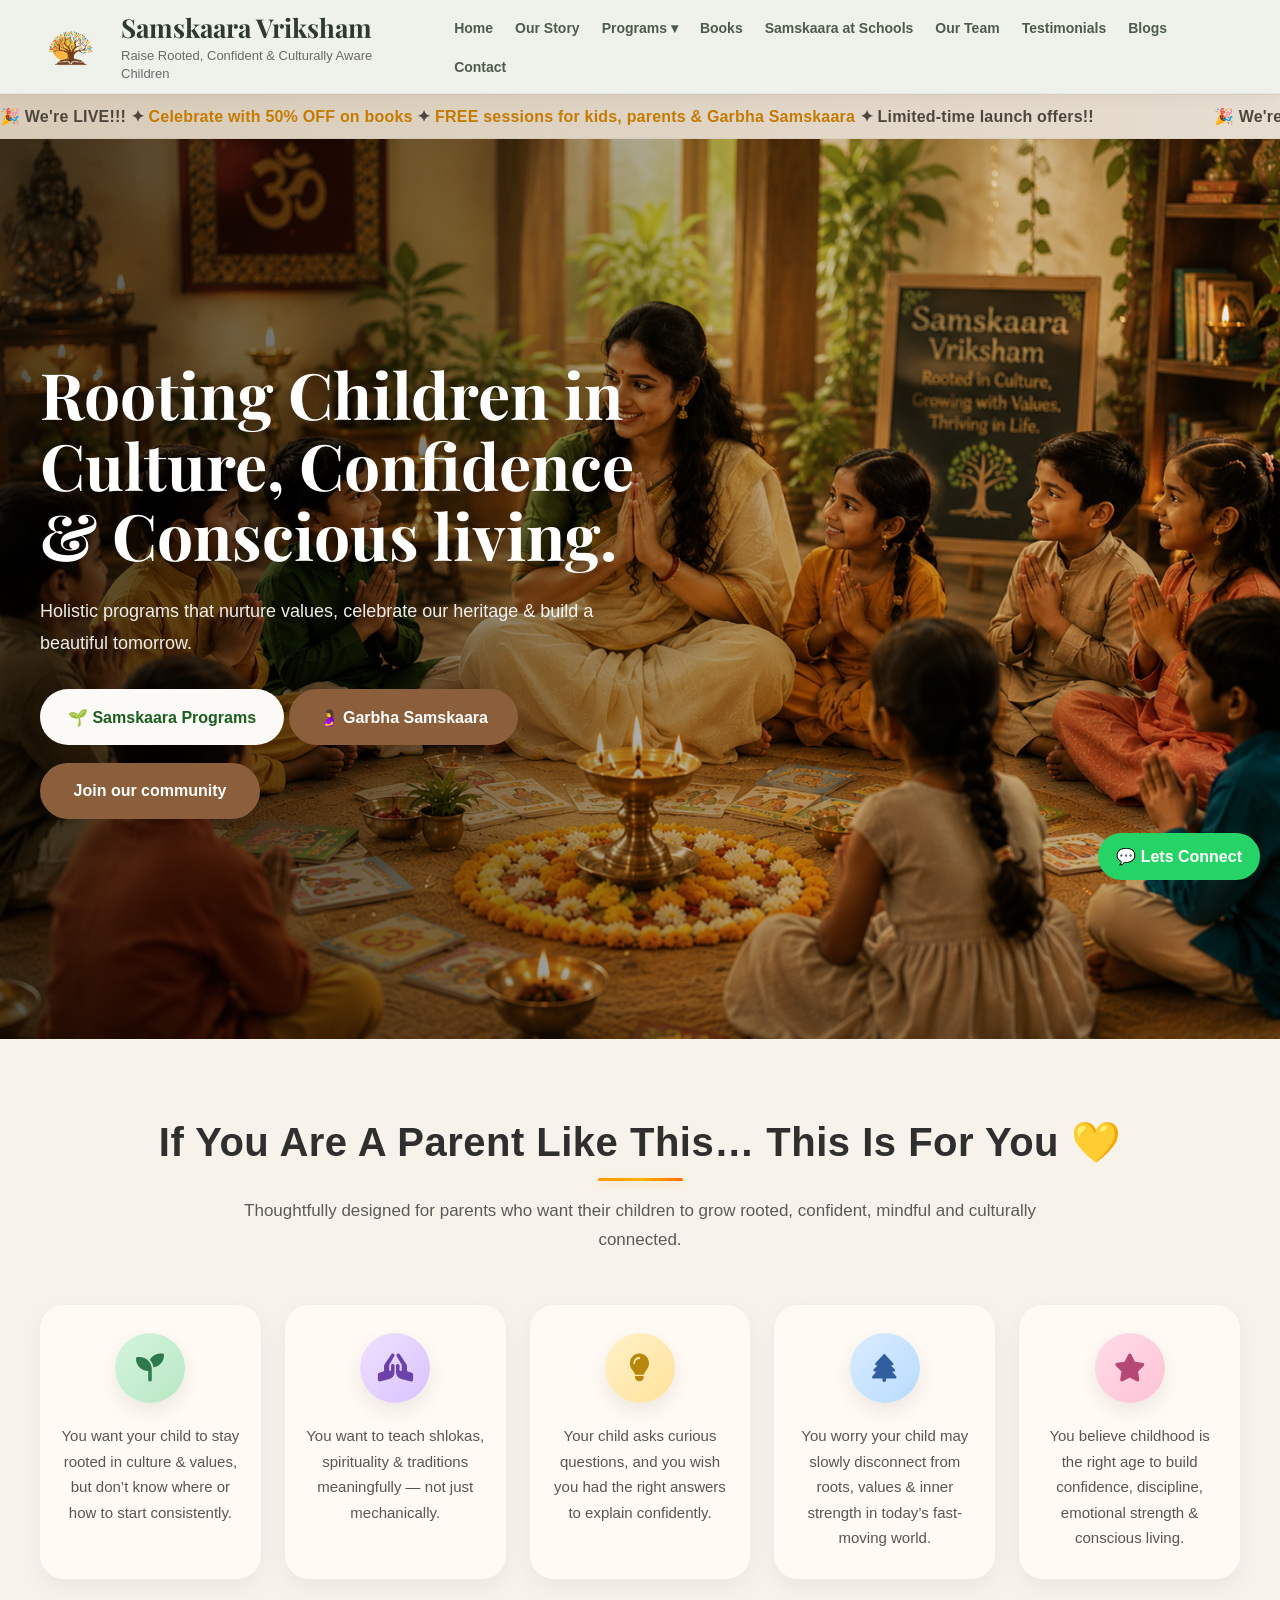
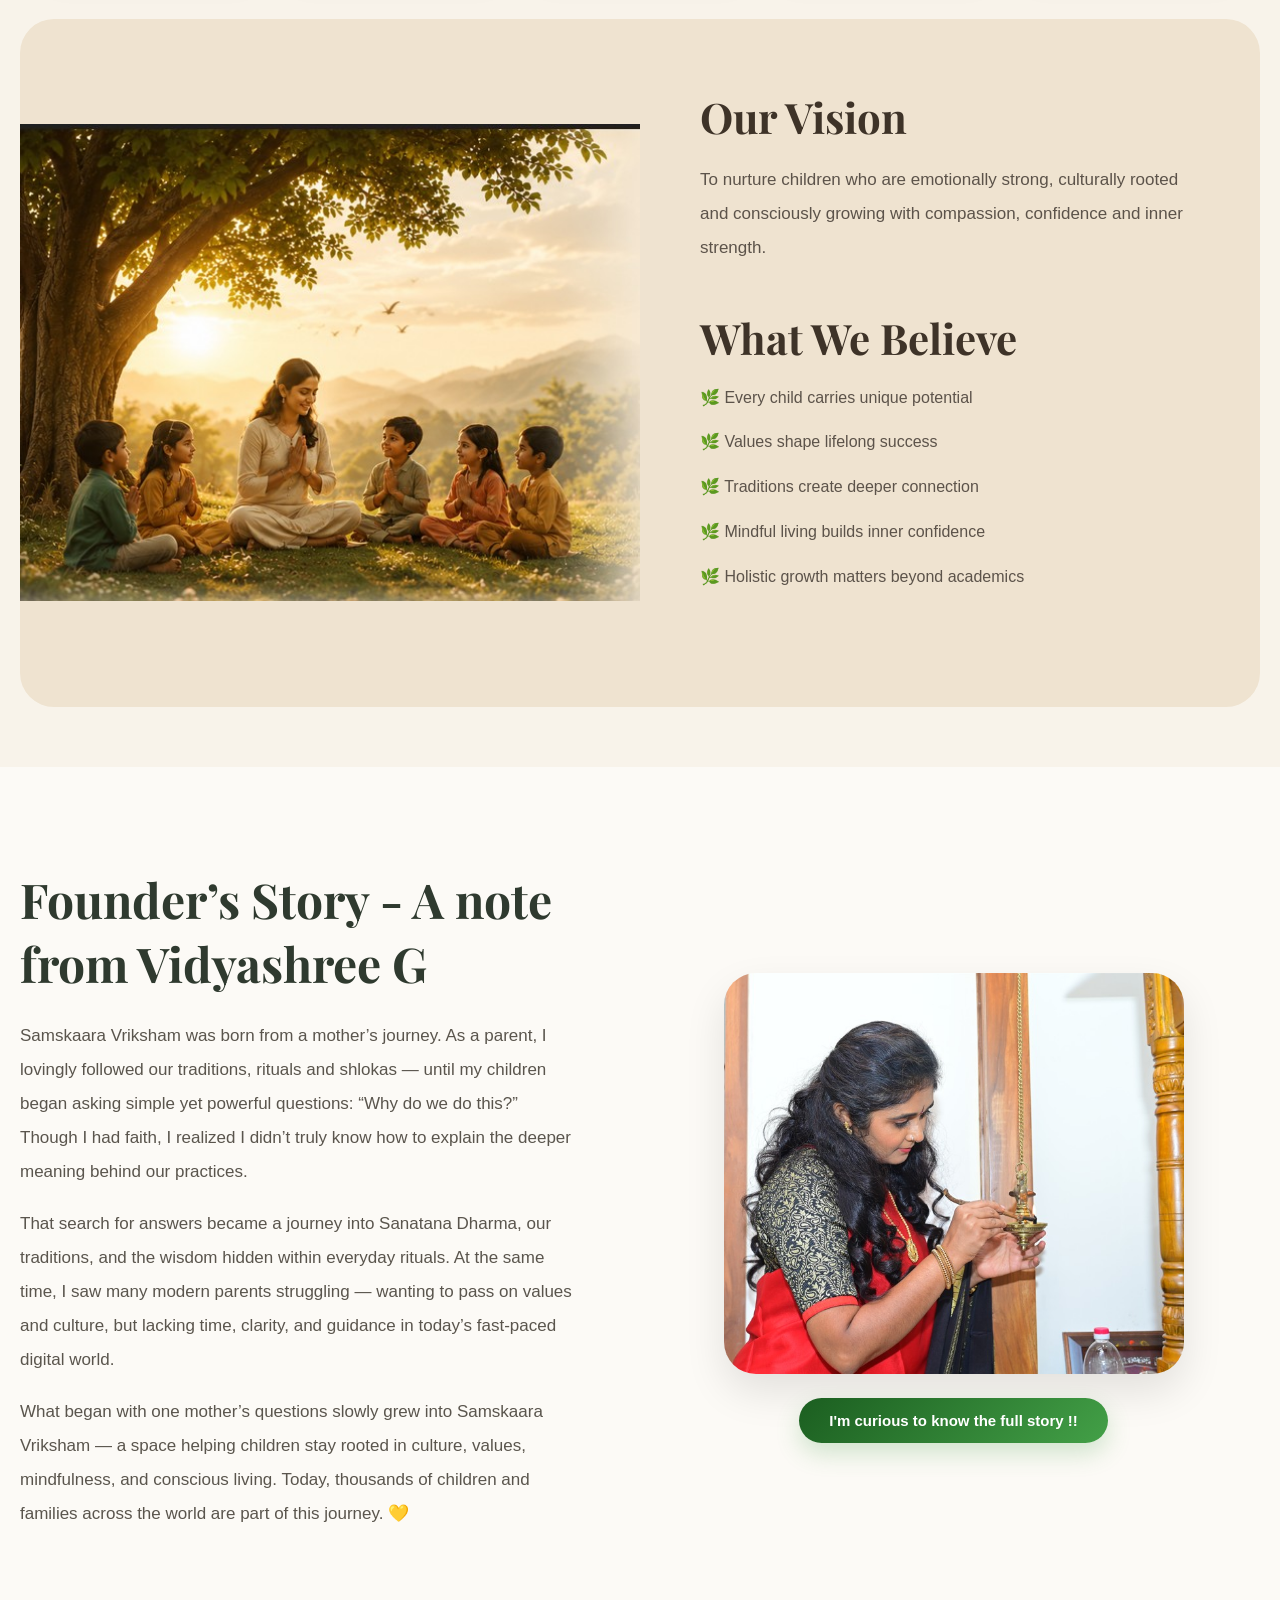
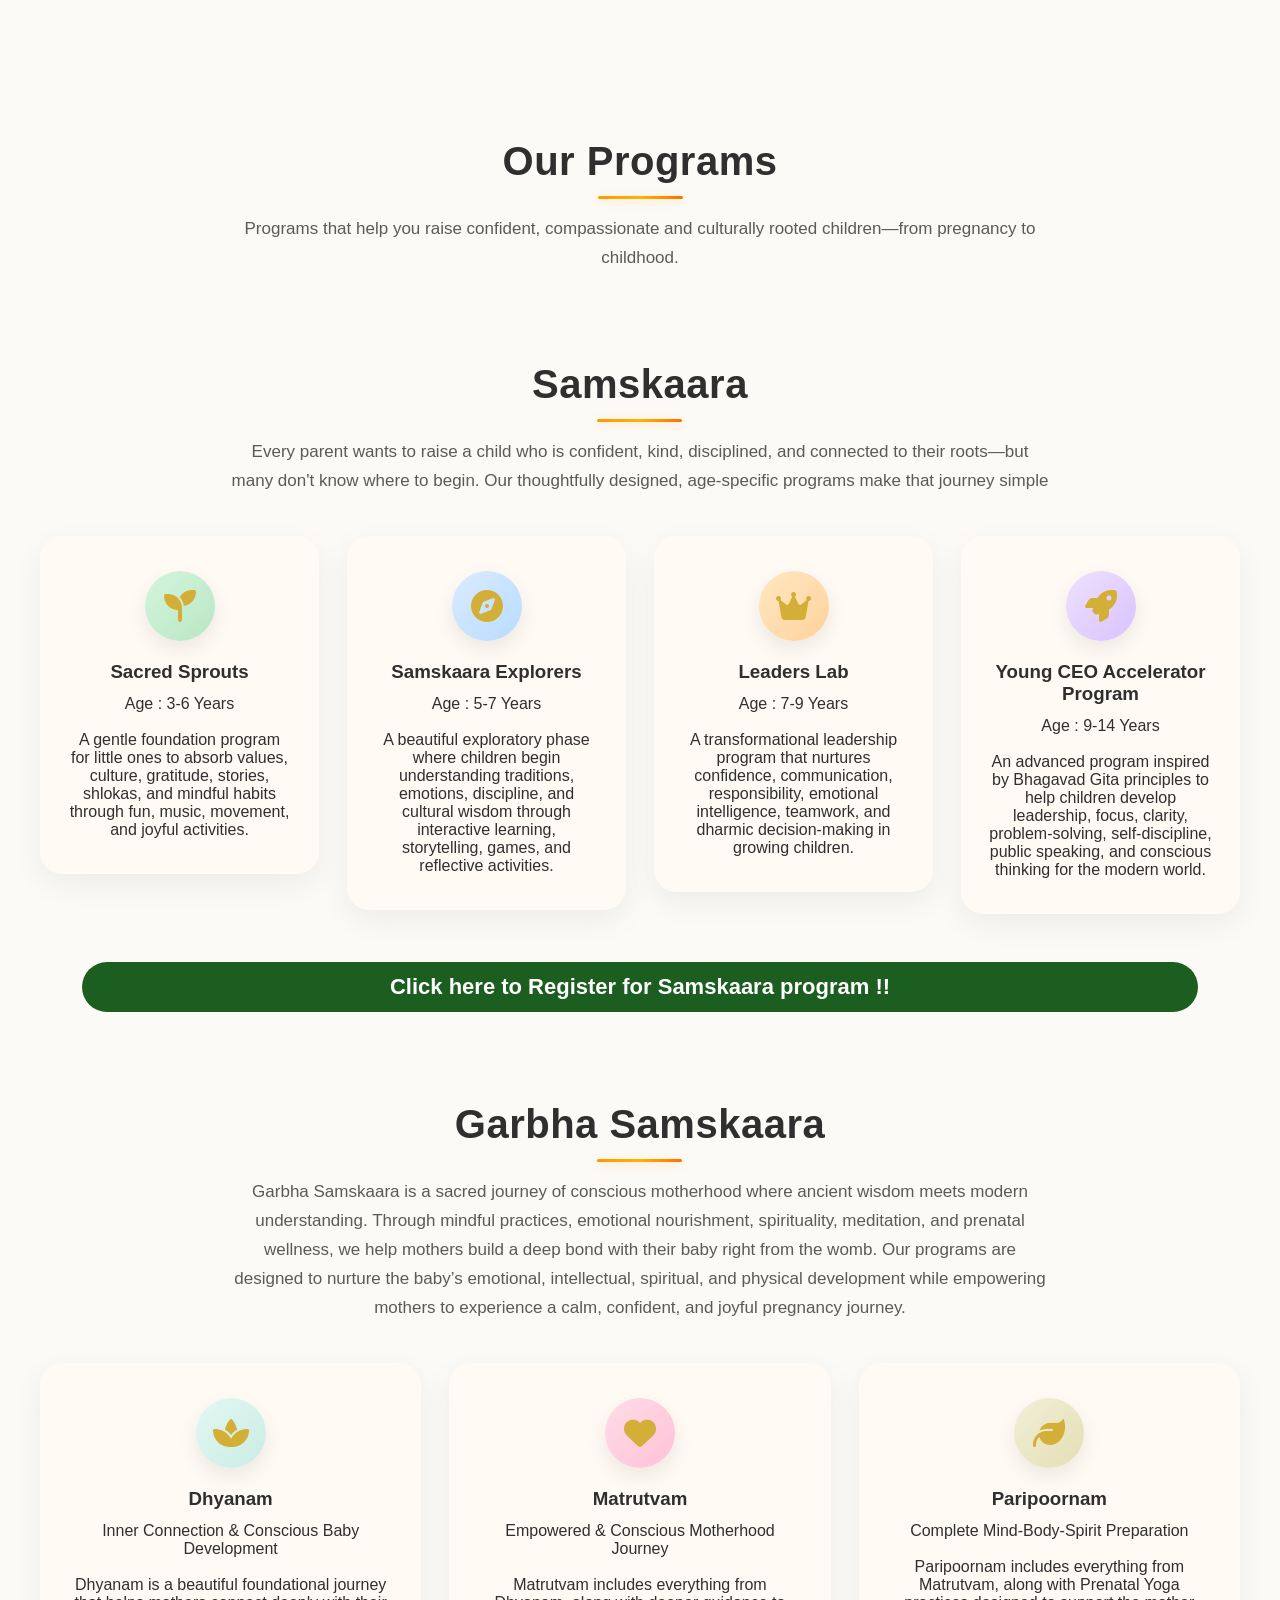
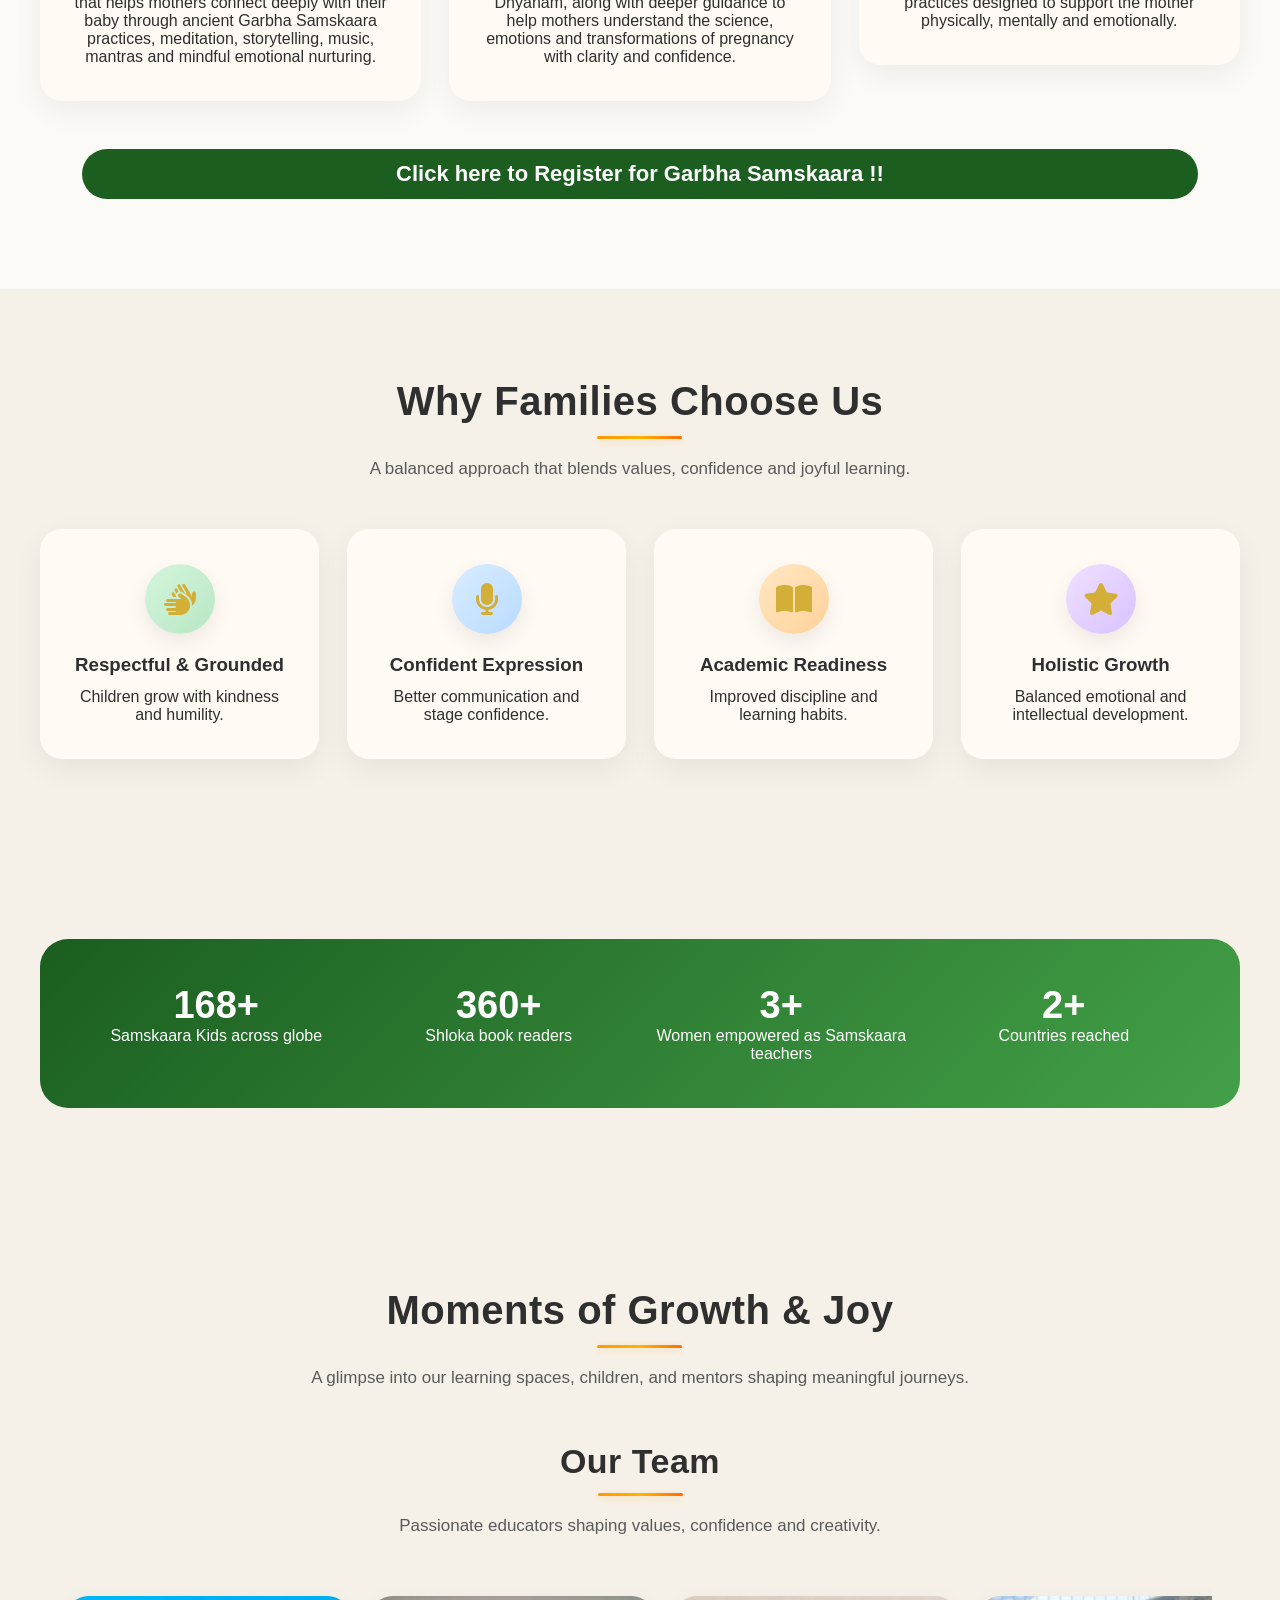
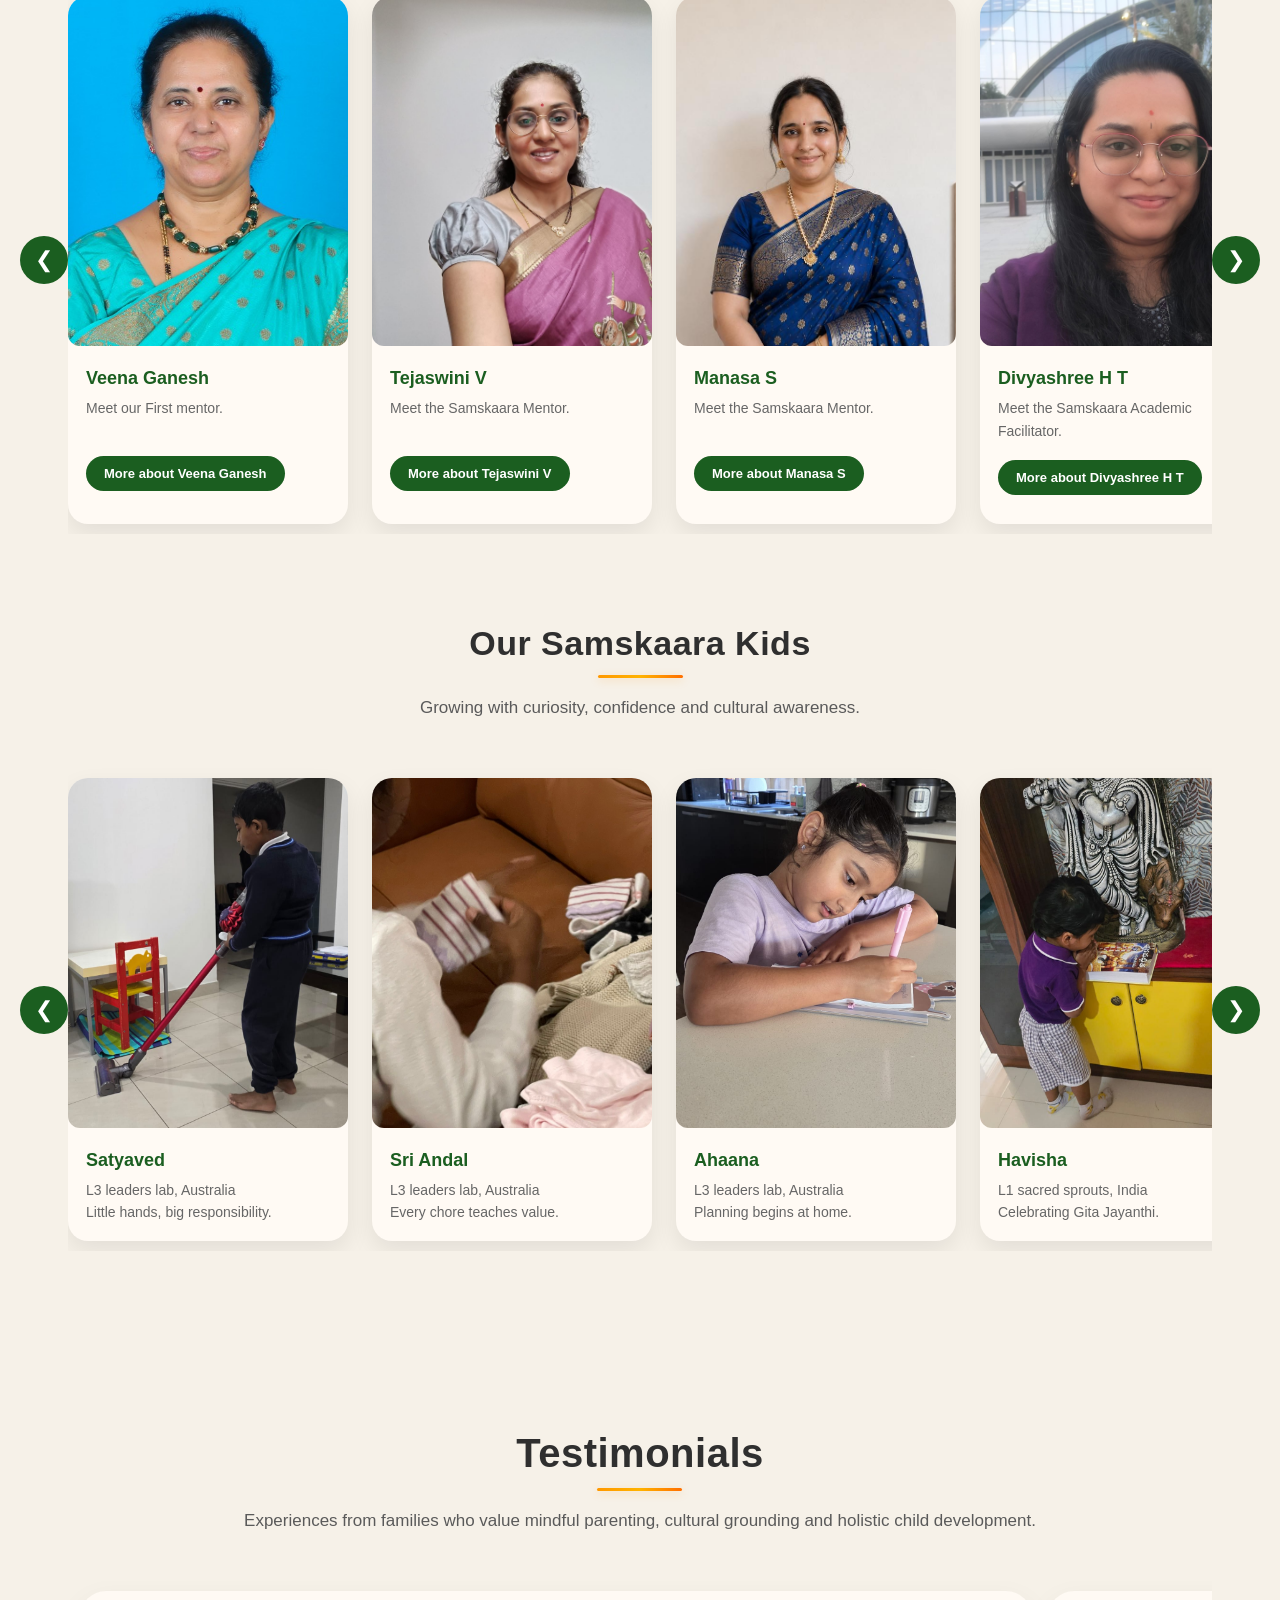
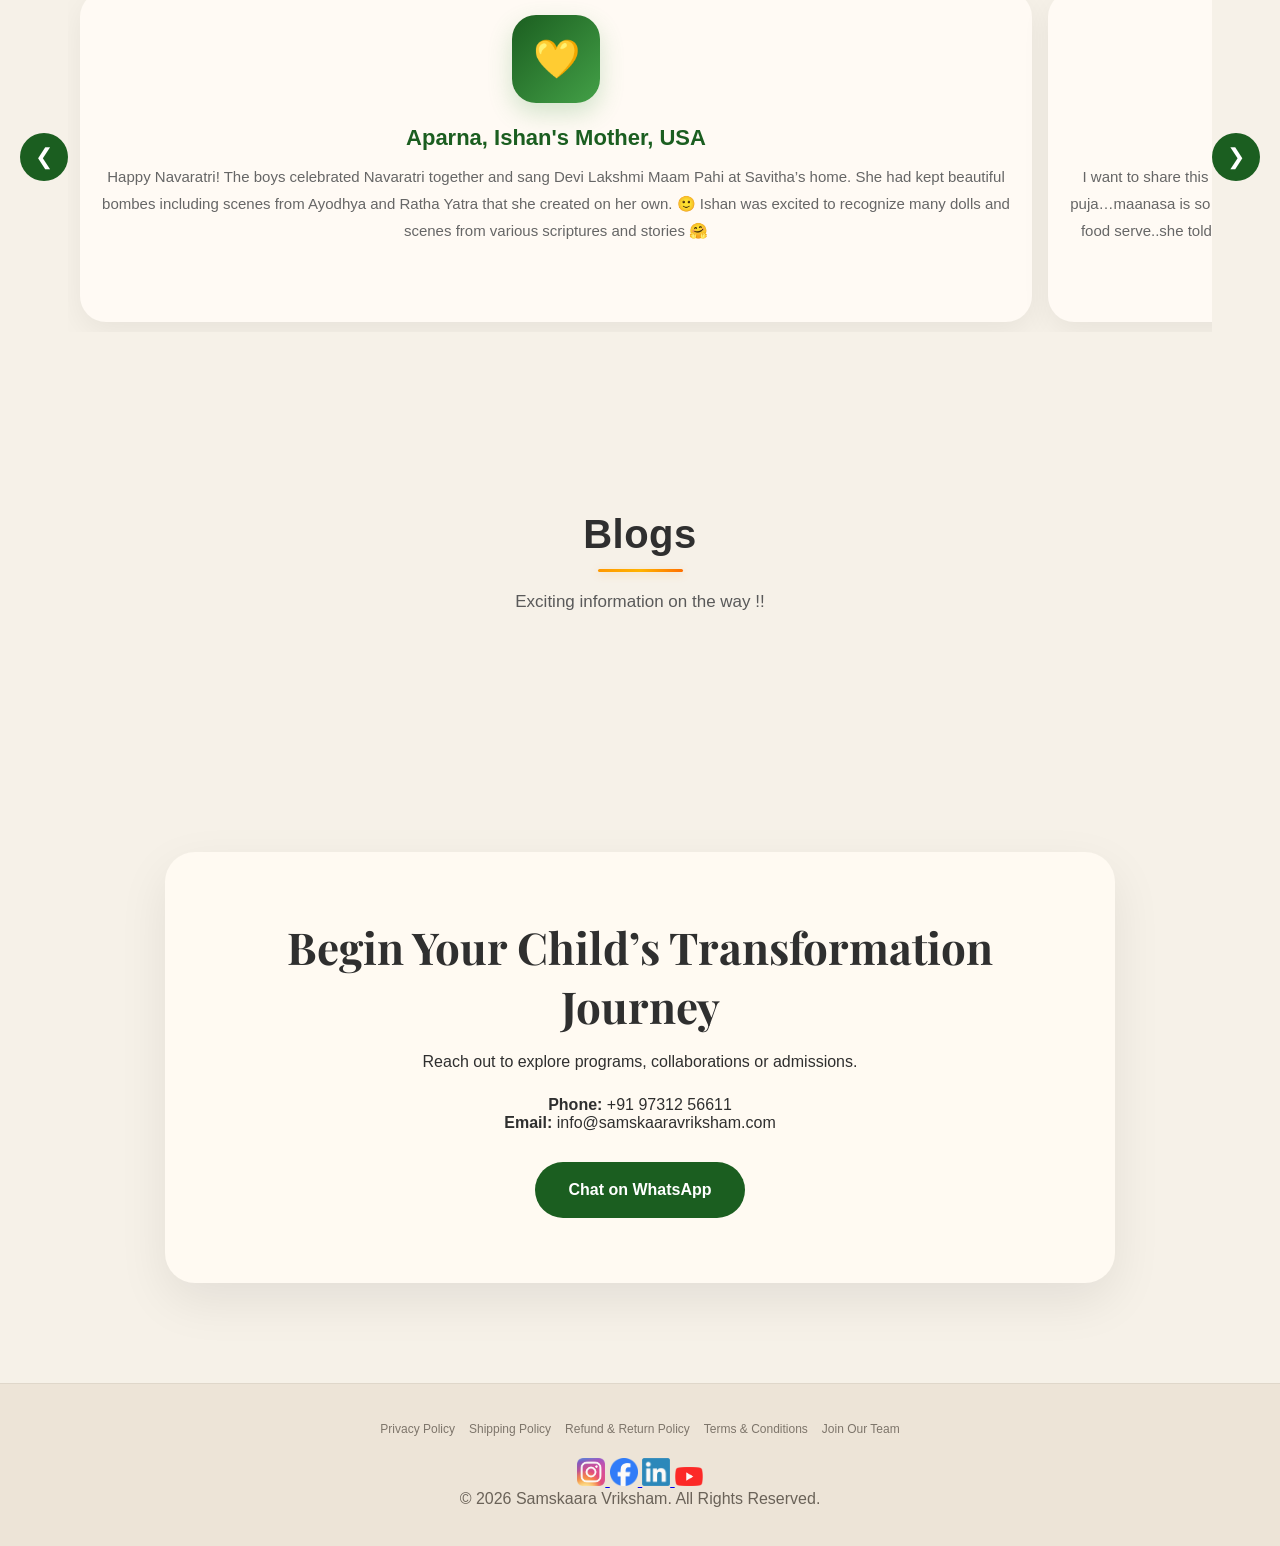
==== commit 9a0acdde: "Update index.html" ====
--- a/index.html
+++ b/index.html
@@ -79,7 +79,7 @@
 
         <!-- Stciky header -->
 
-        <!--<nav>
+        <nav>
             <a href="#home">Home</a>
             <a href="#founder's story">Our Story</a>
 			<div class="dropdown">
@@ -99,10 +99,10 @@
             <a href="#testimonials">Testimonials</a>
             <a href="#blogs">Blogs</a>
             <a href="#contact">Contact</a>
-        </nav>-->
+        </nav>
 		
 		<!--Hamburger-->
-		<nav id="mainNav">
+		<!--<nav id="mainNav">
 
 			<a href="#home">Home</a>
 			<a href="#founder-story">Our Story</a>
@@ -137,7 +137,7 @@
 			<a href="#blogs">Blogs</a>
 			<a href="#contact">Contact</a>
 
-		</nav>
+		</nav>-->
 
     </div>
 
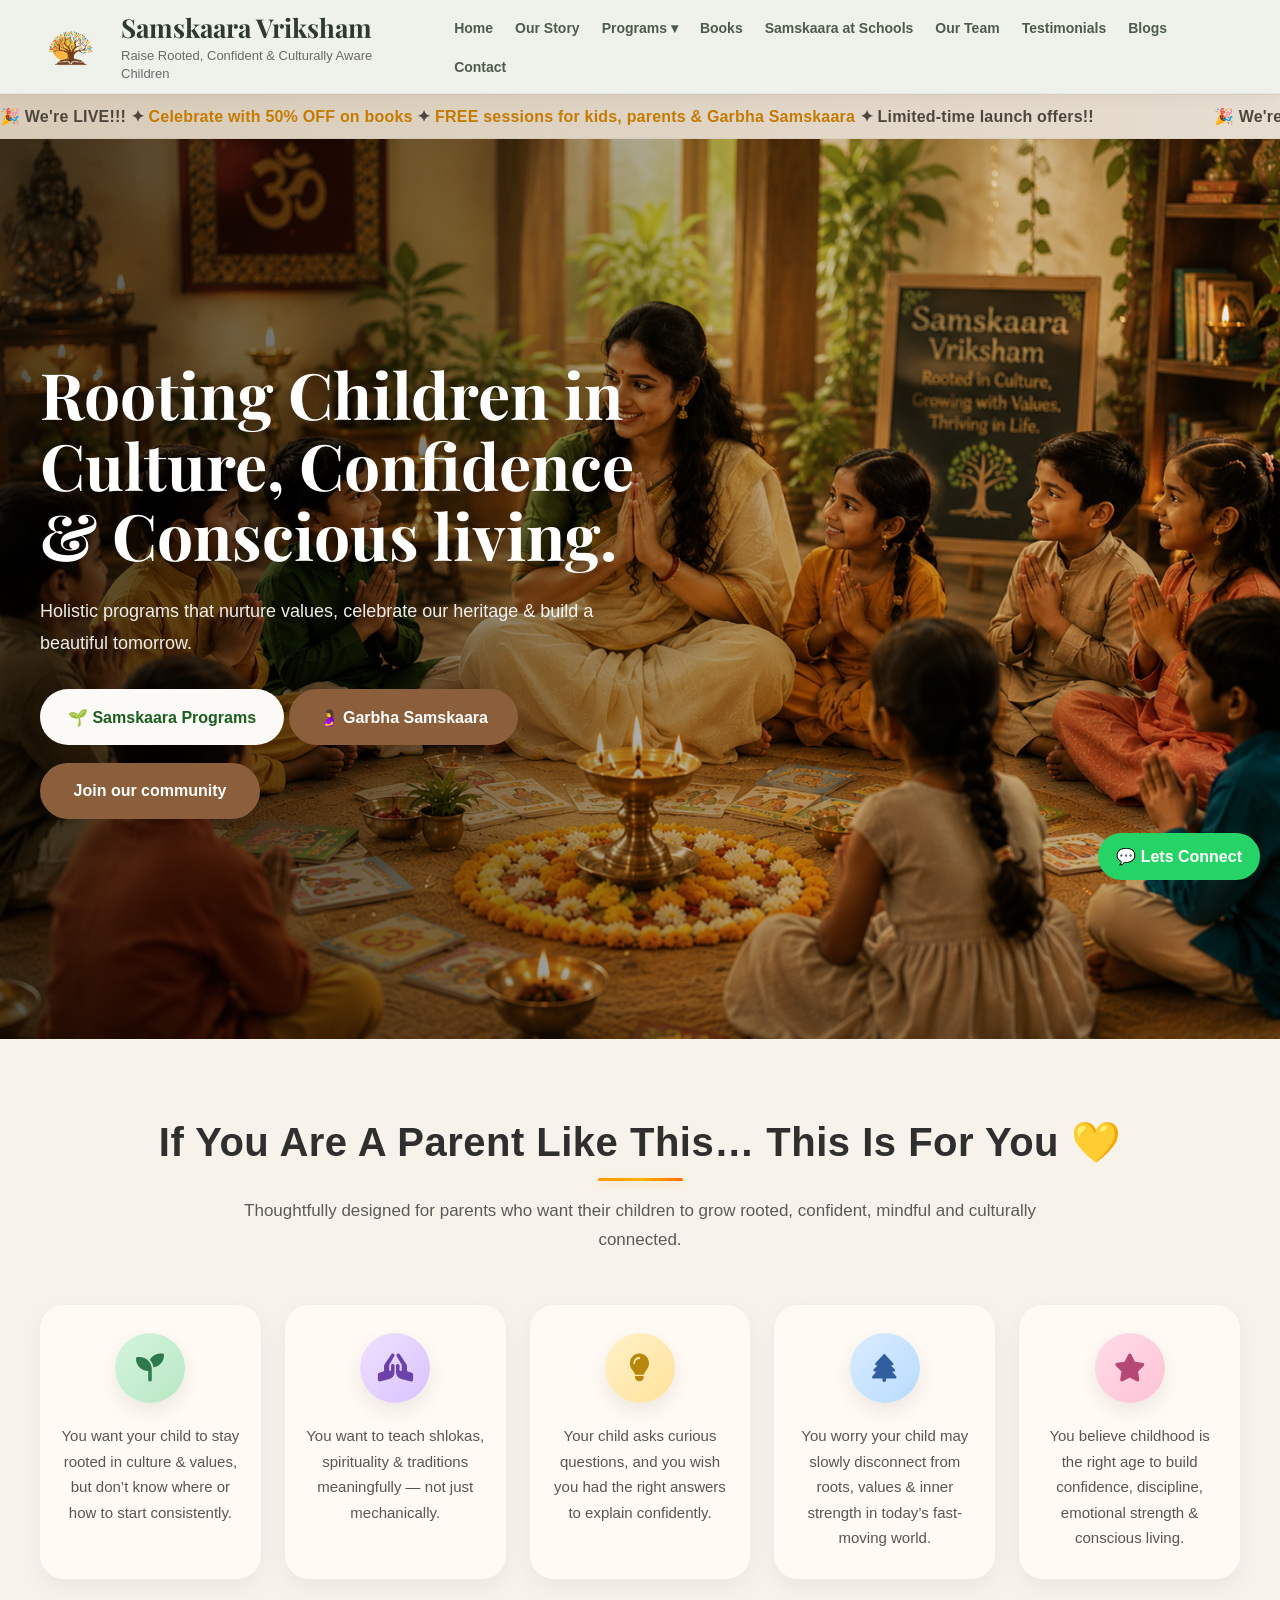
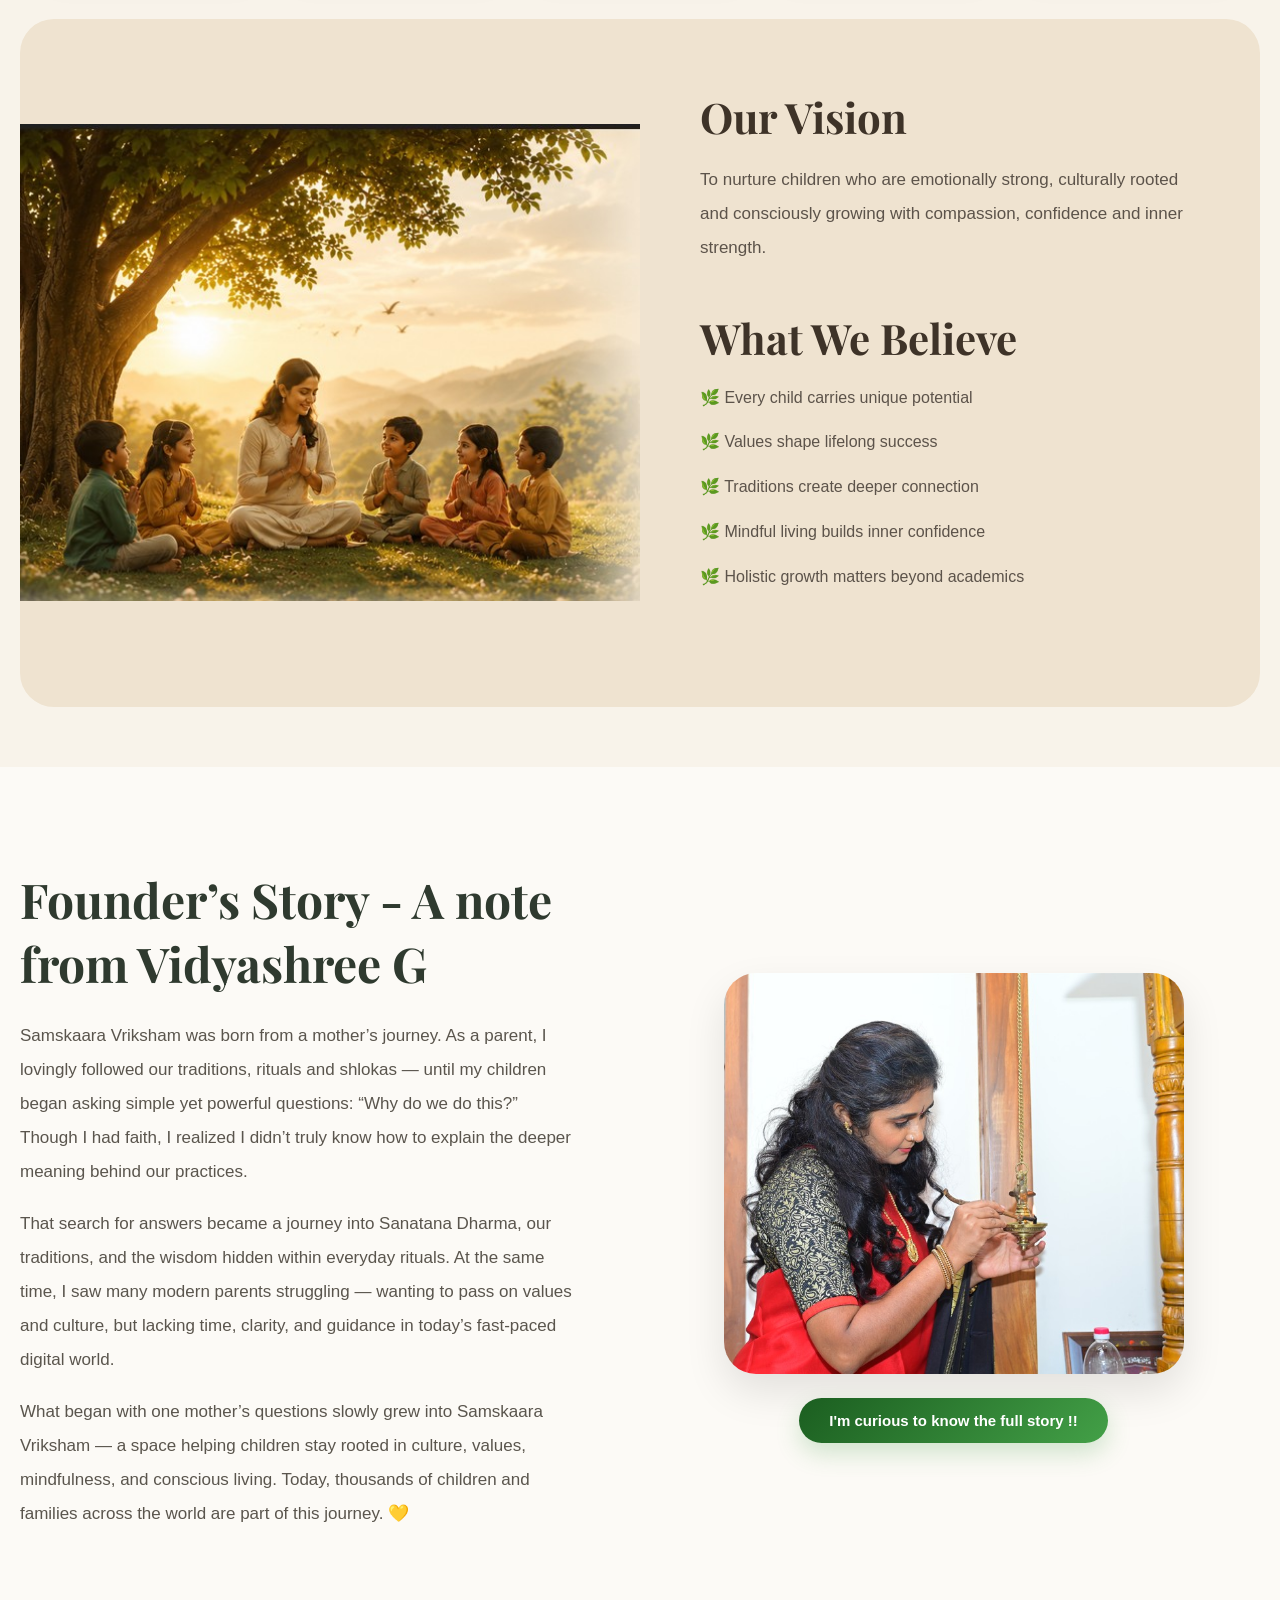
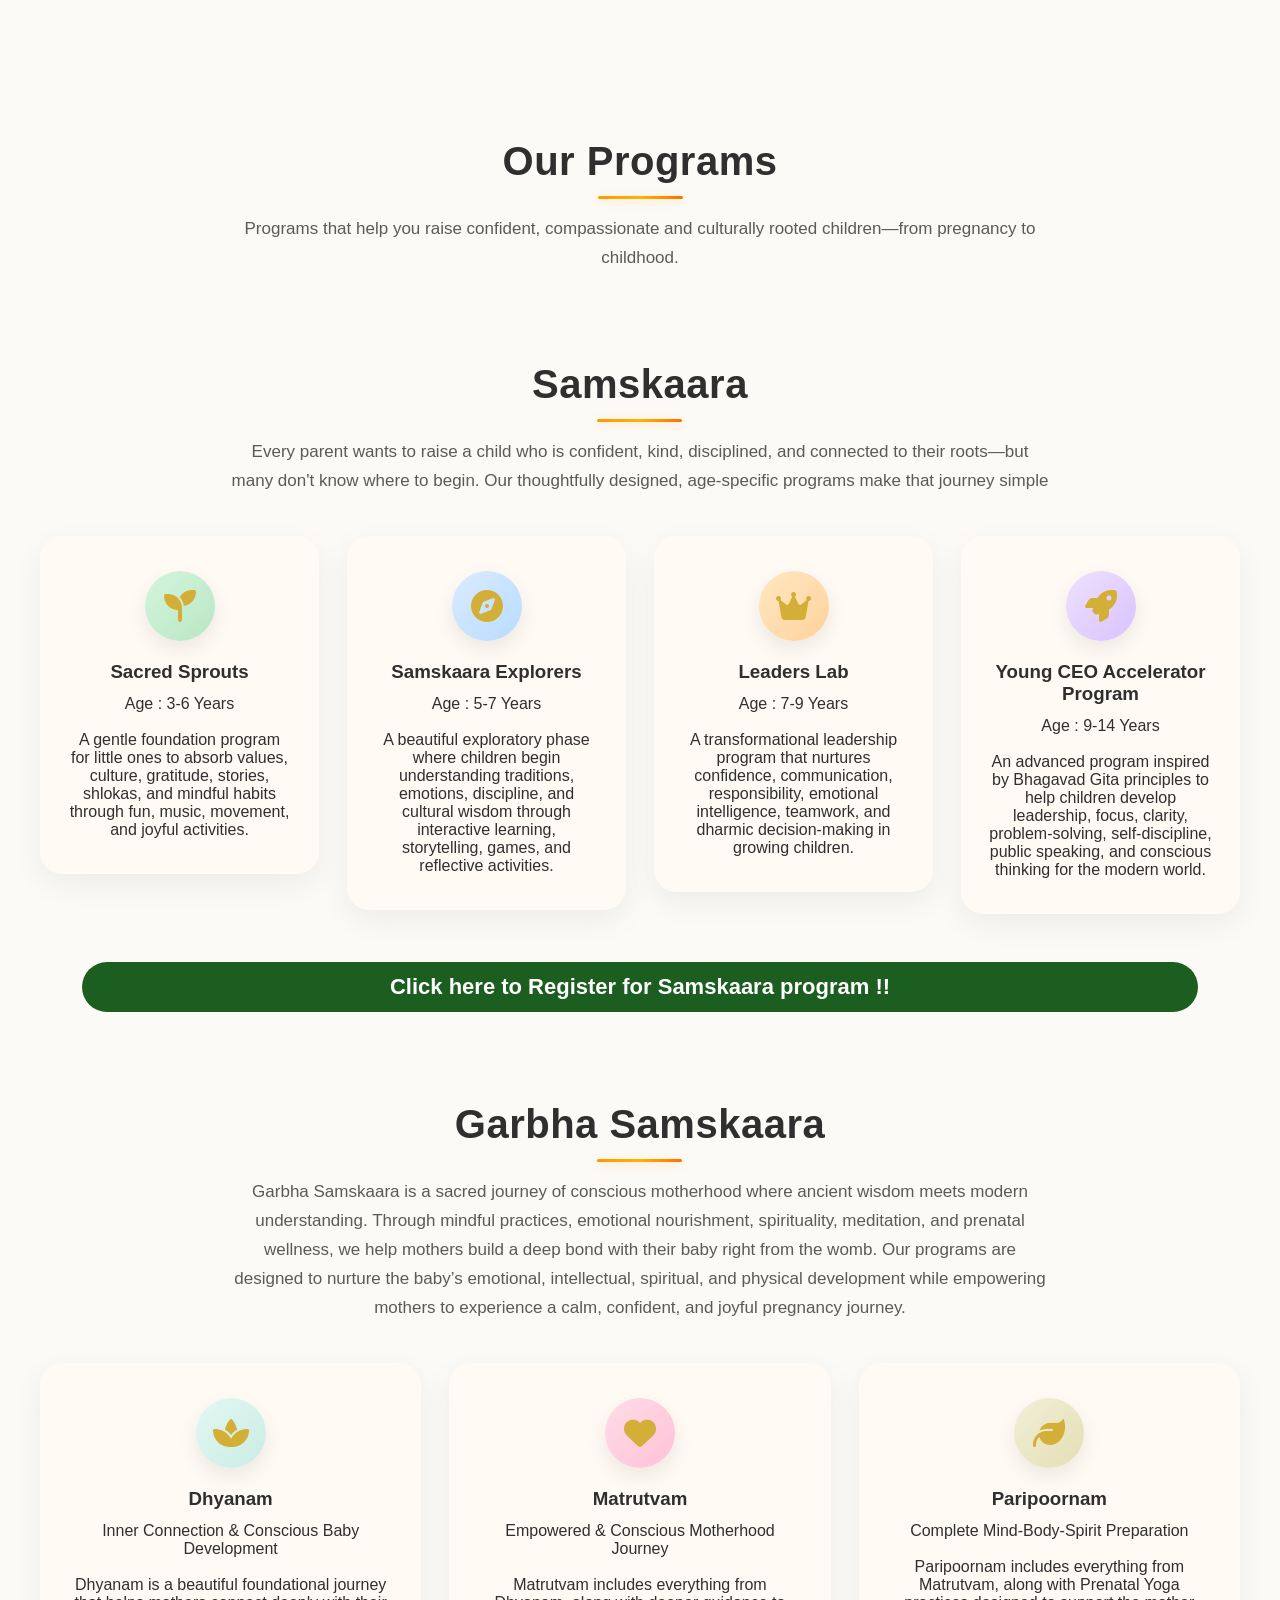
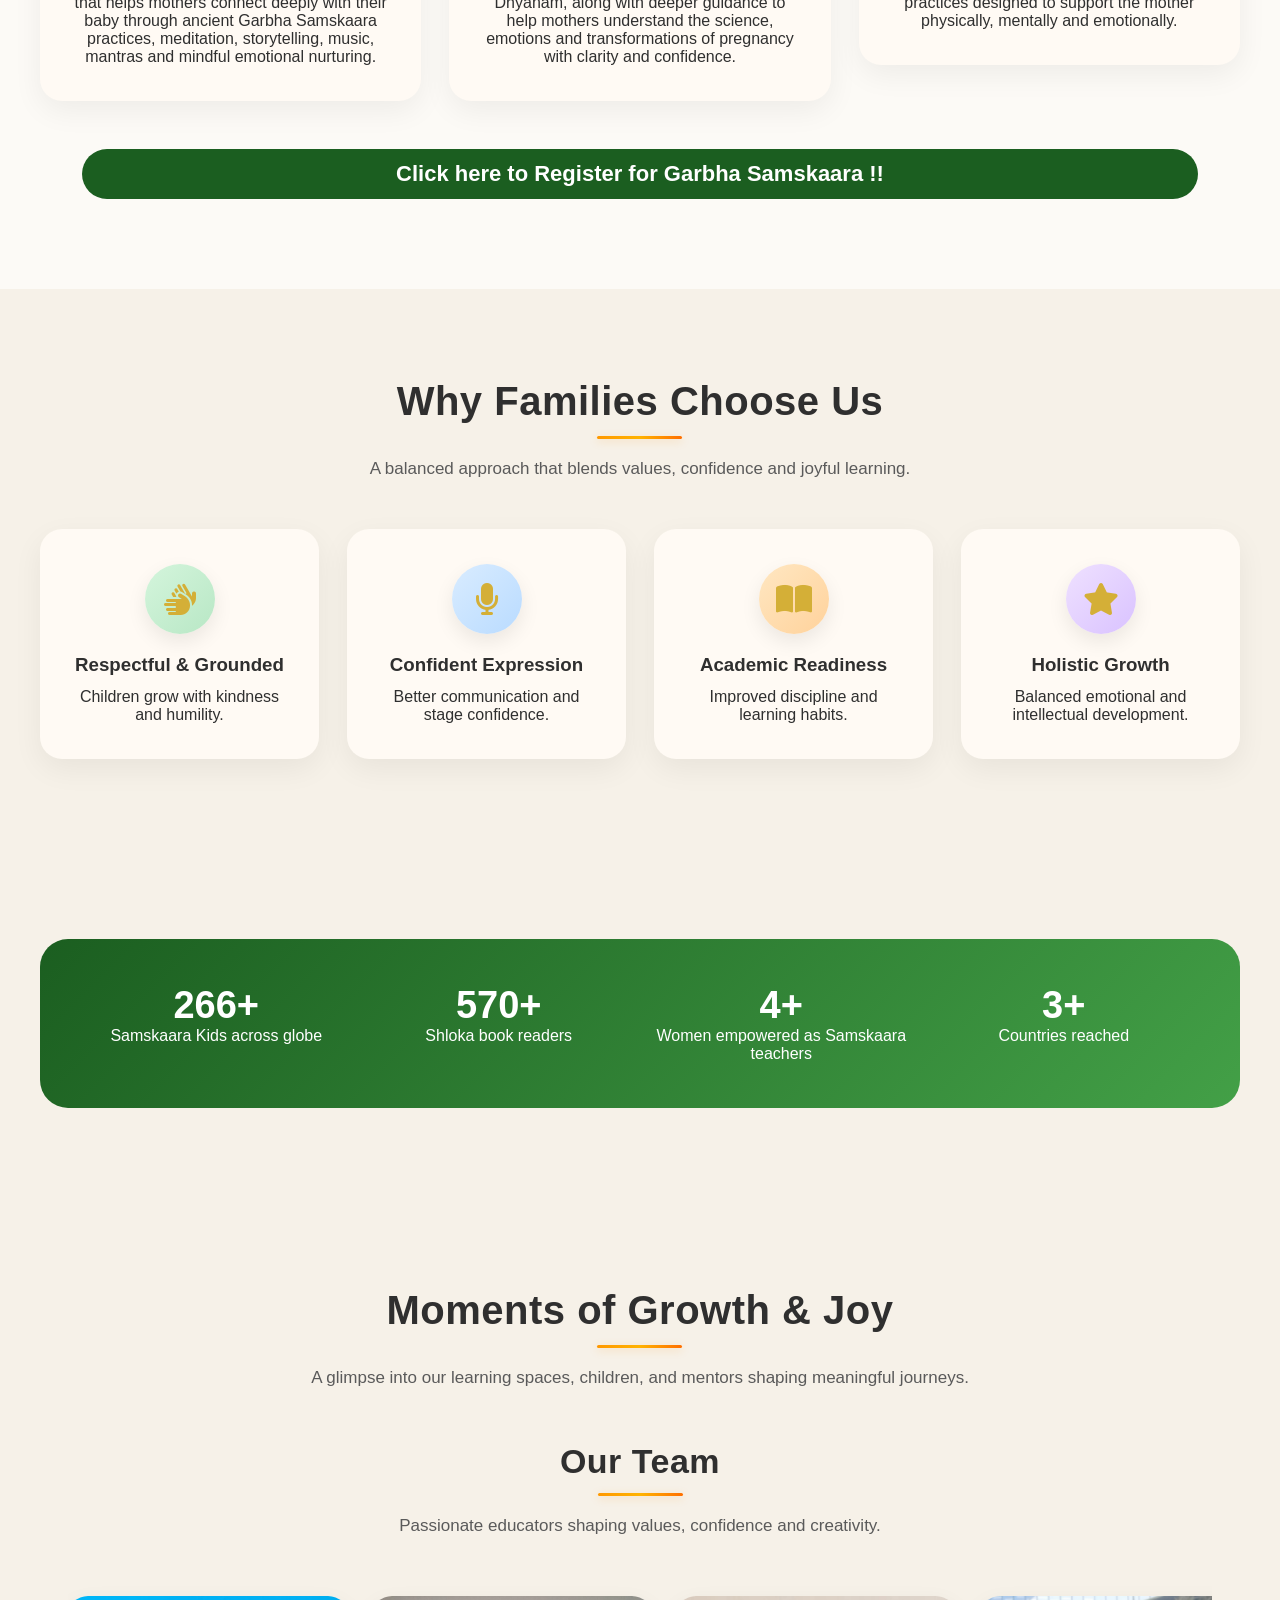
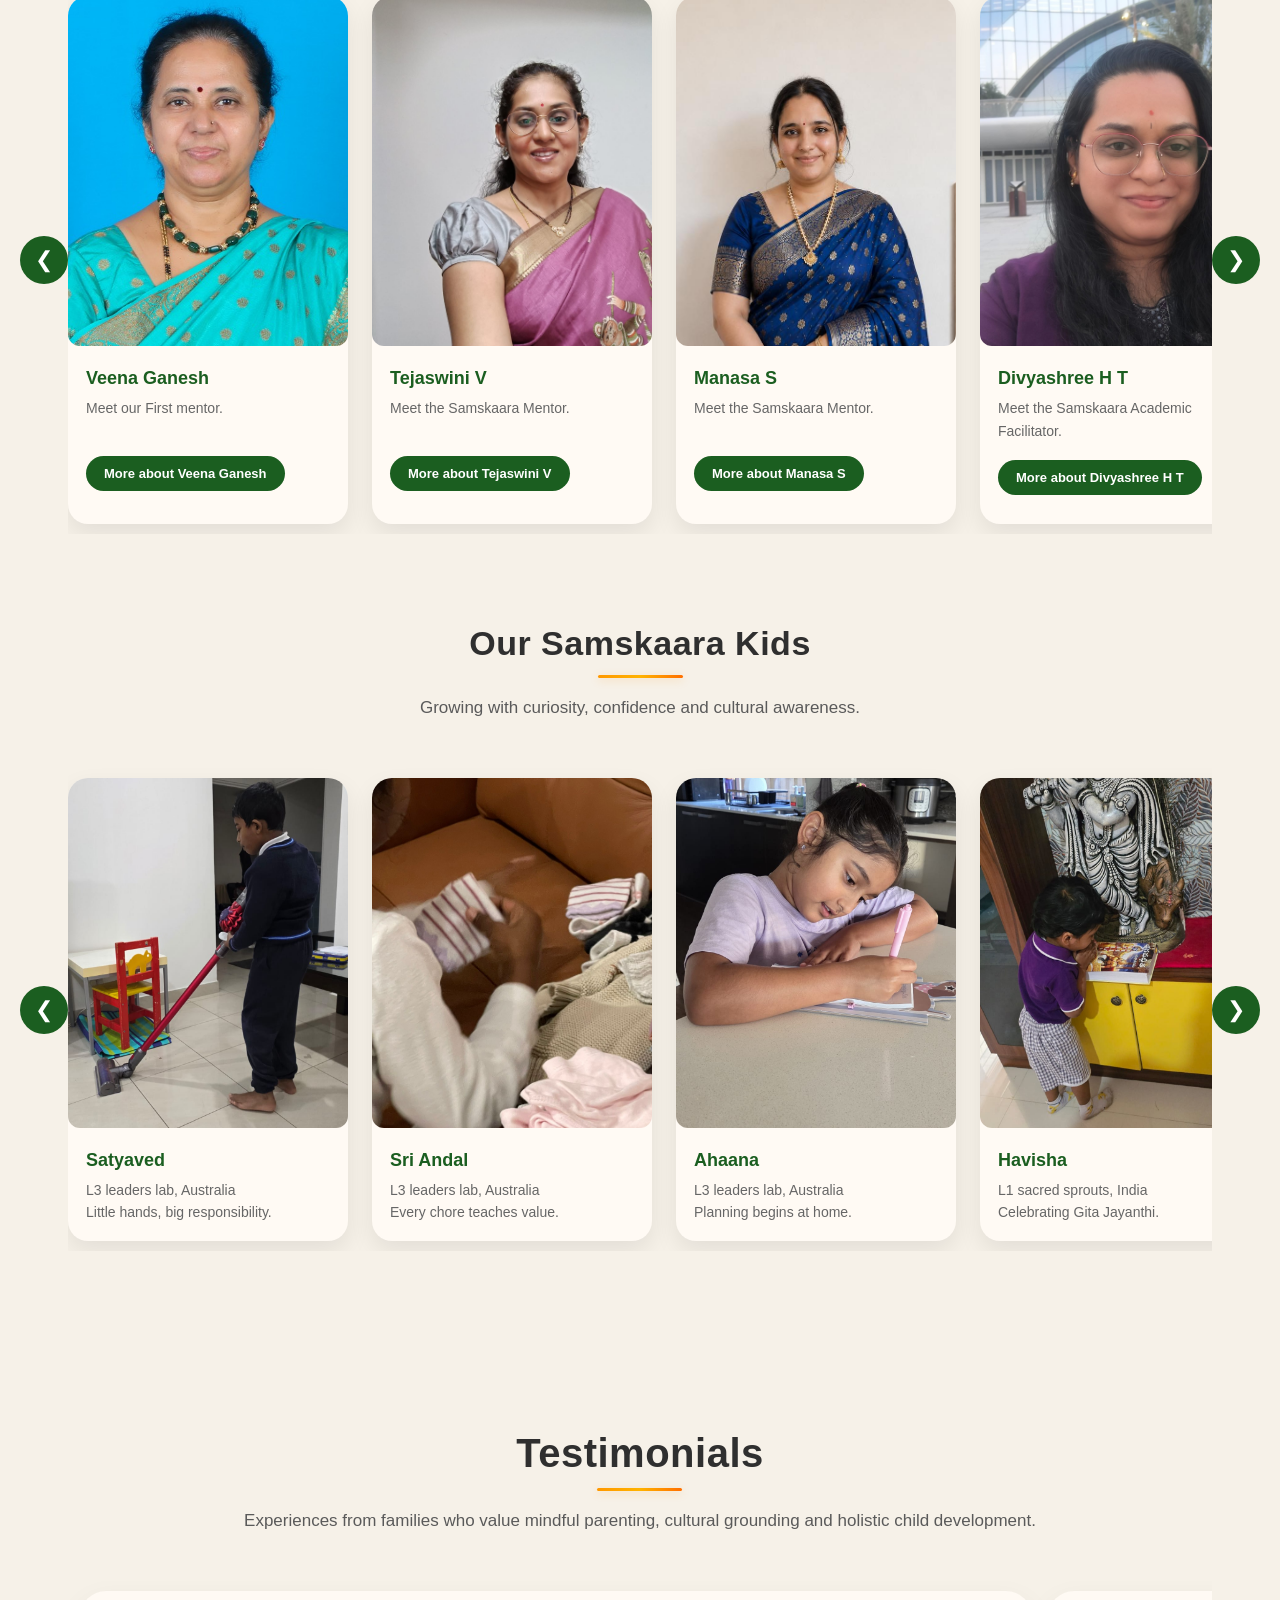
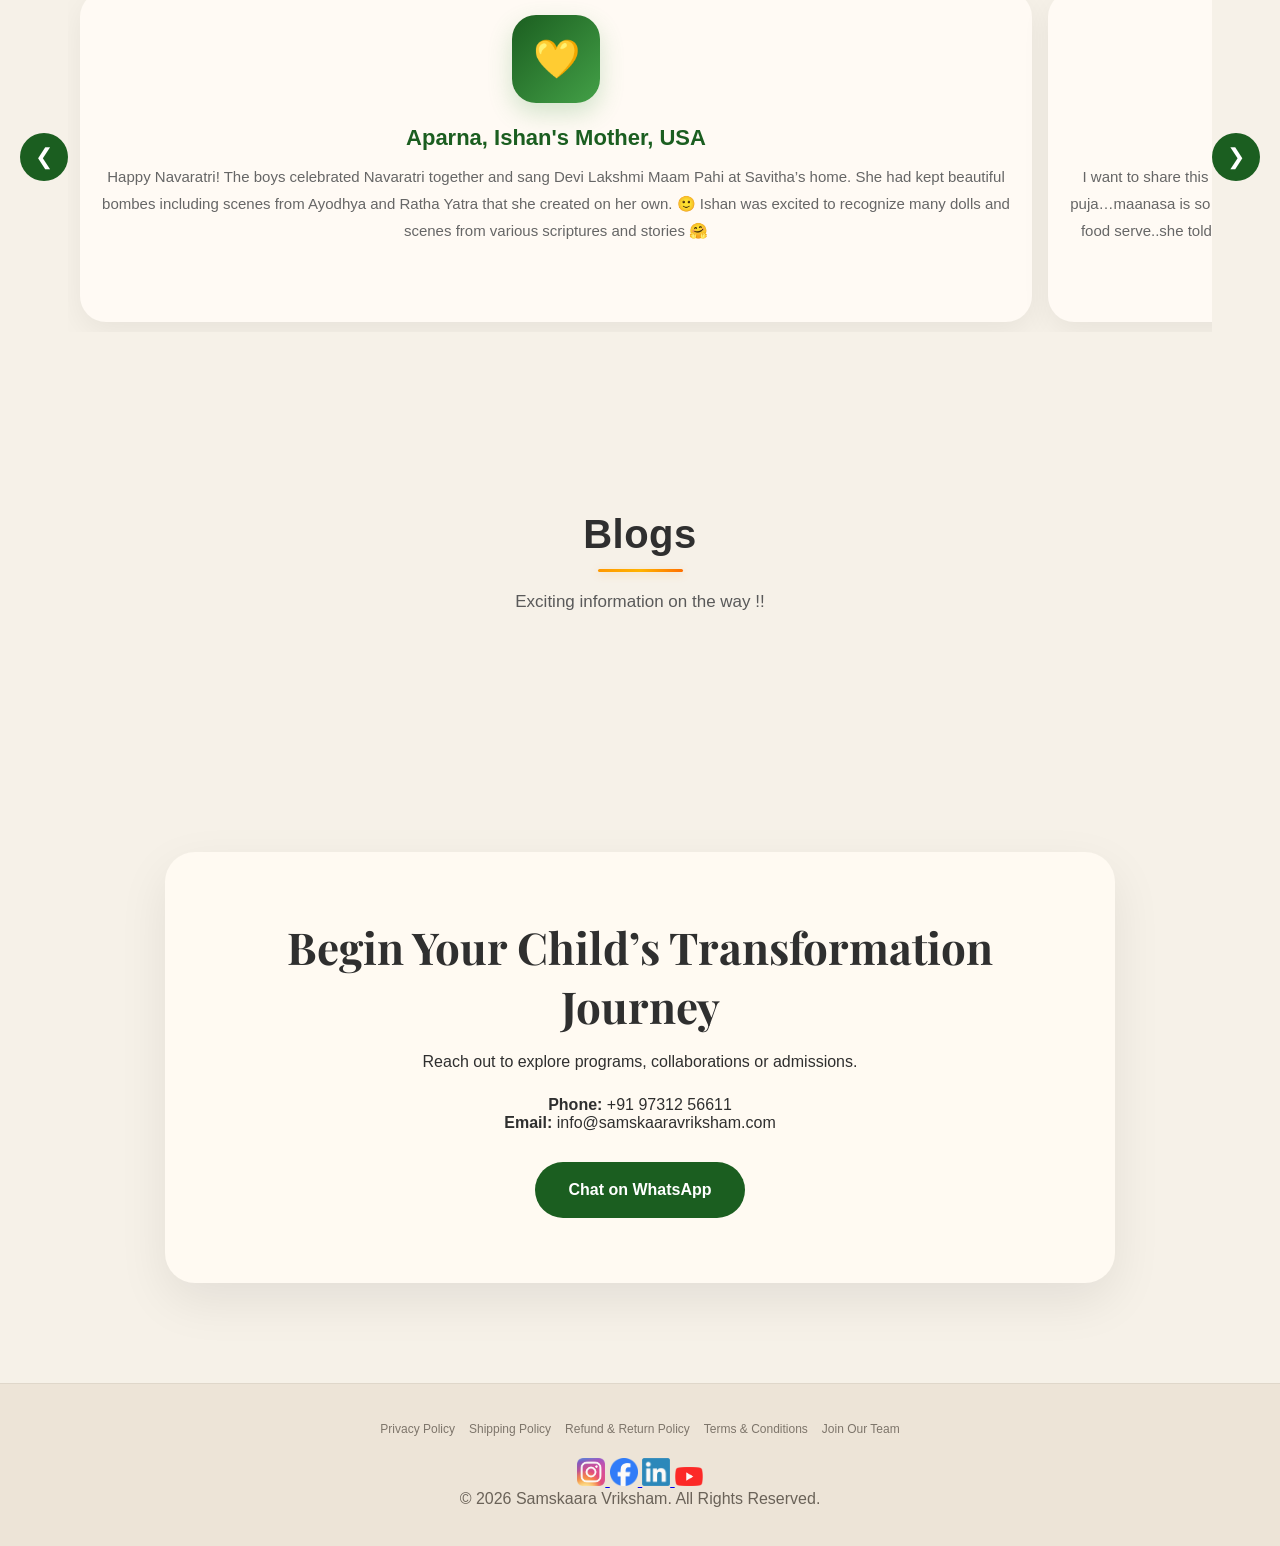
==== commit 9ab8be11: "Update index.html" ====
--- a/index.html
+++ b/index.html
@@ -79,7 +79,7 @@
 
         <!-- Stciky header -->
 
-        <nav>
+        <nav id="mainNav">
             <a href="#home">Home</a>
             <a href="#founder's story">Our Story</a>
 			<div class="dropdown">
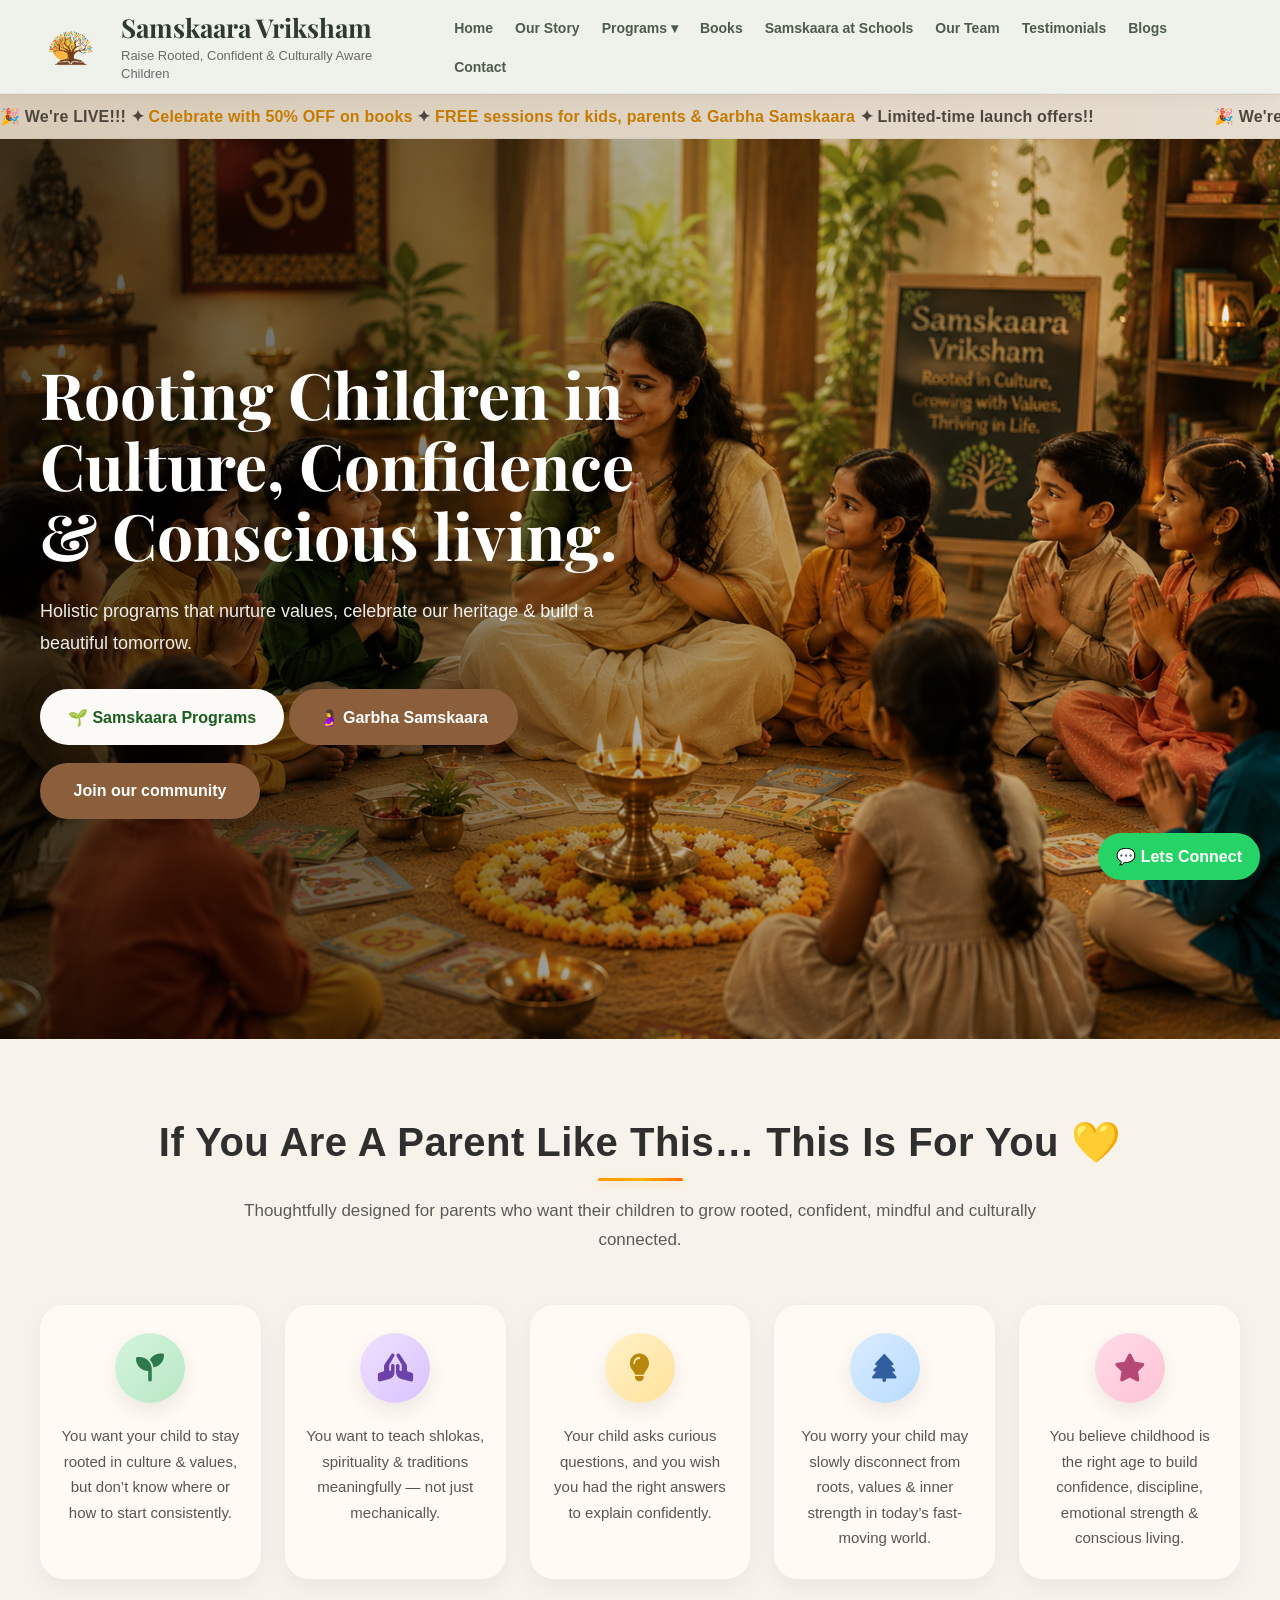
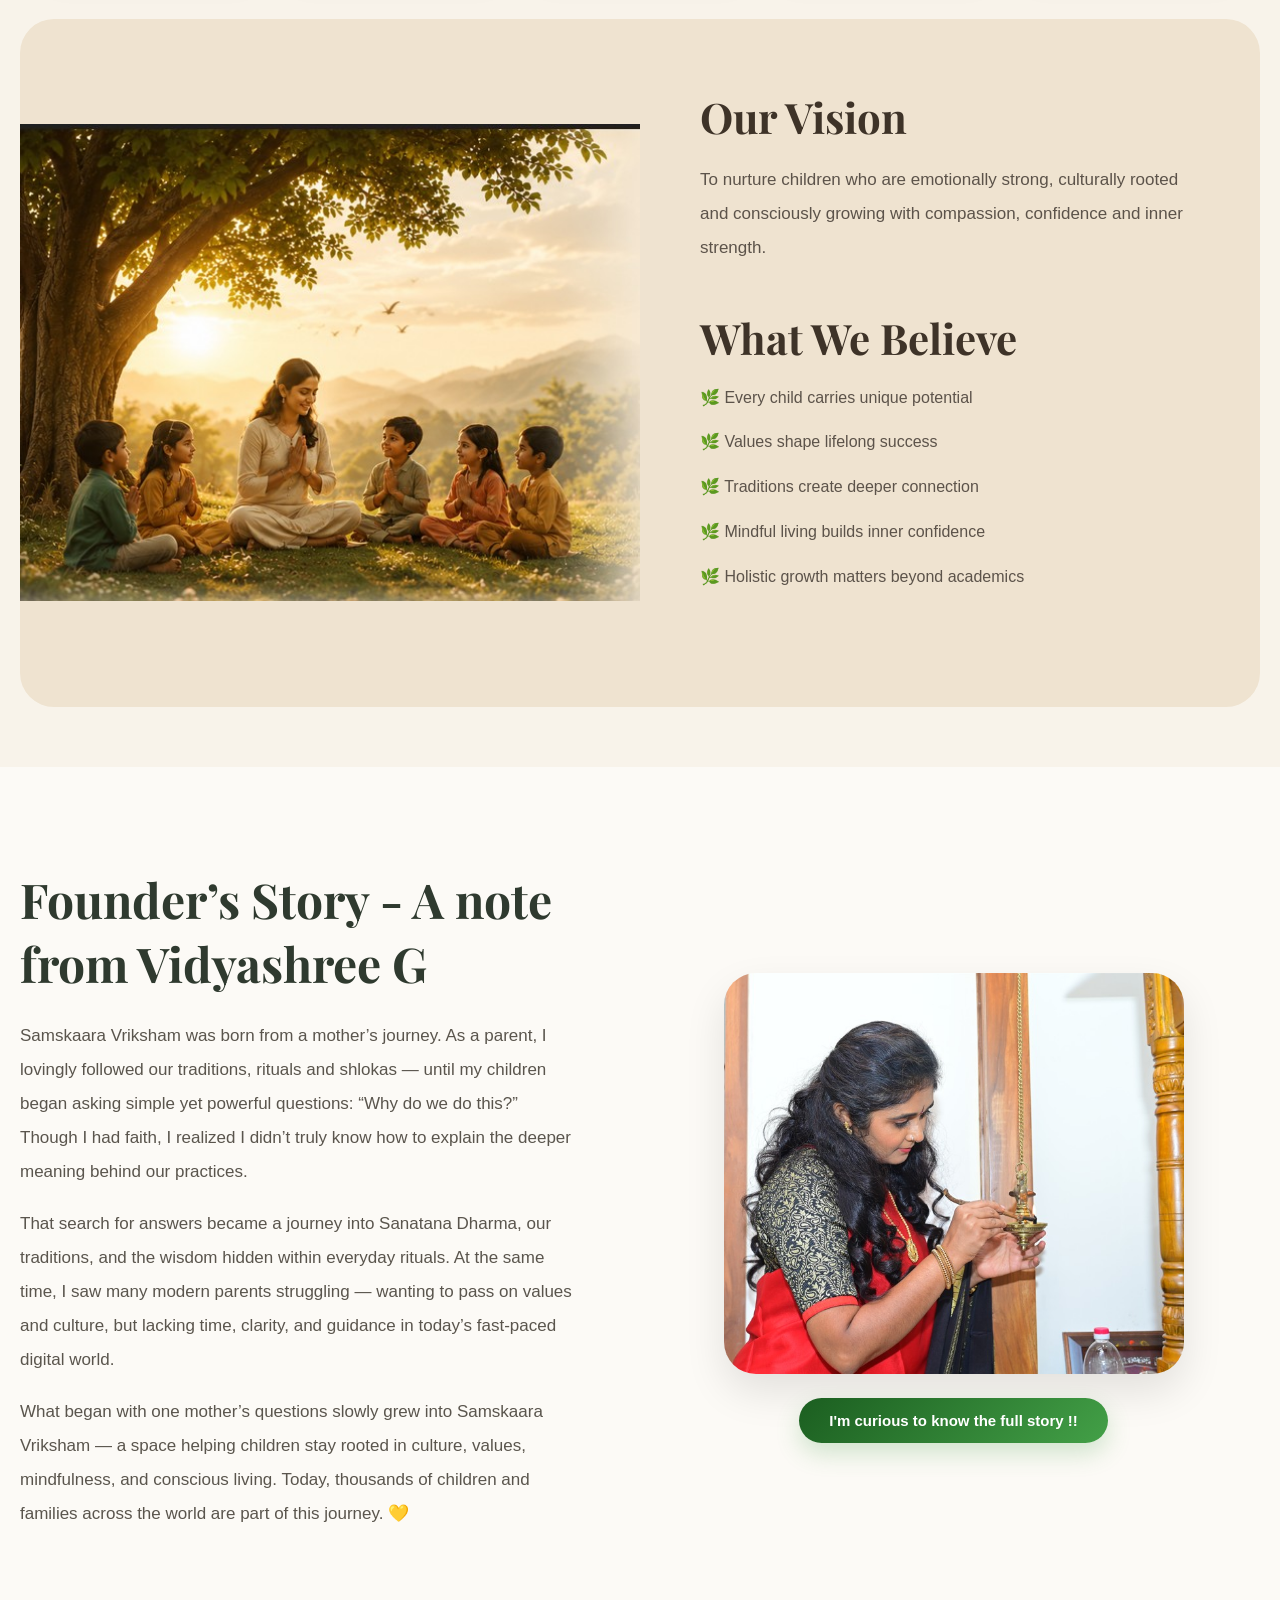
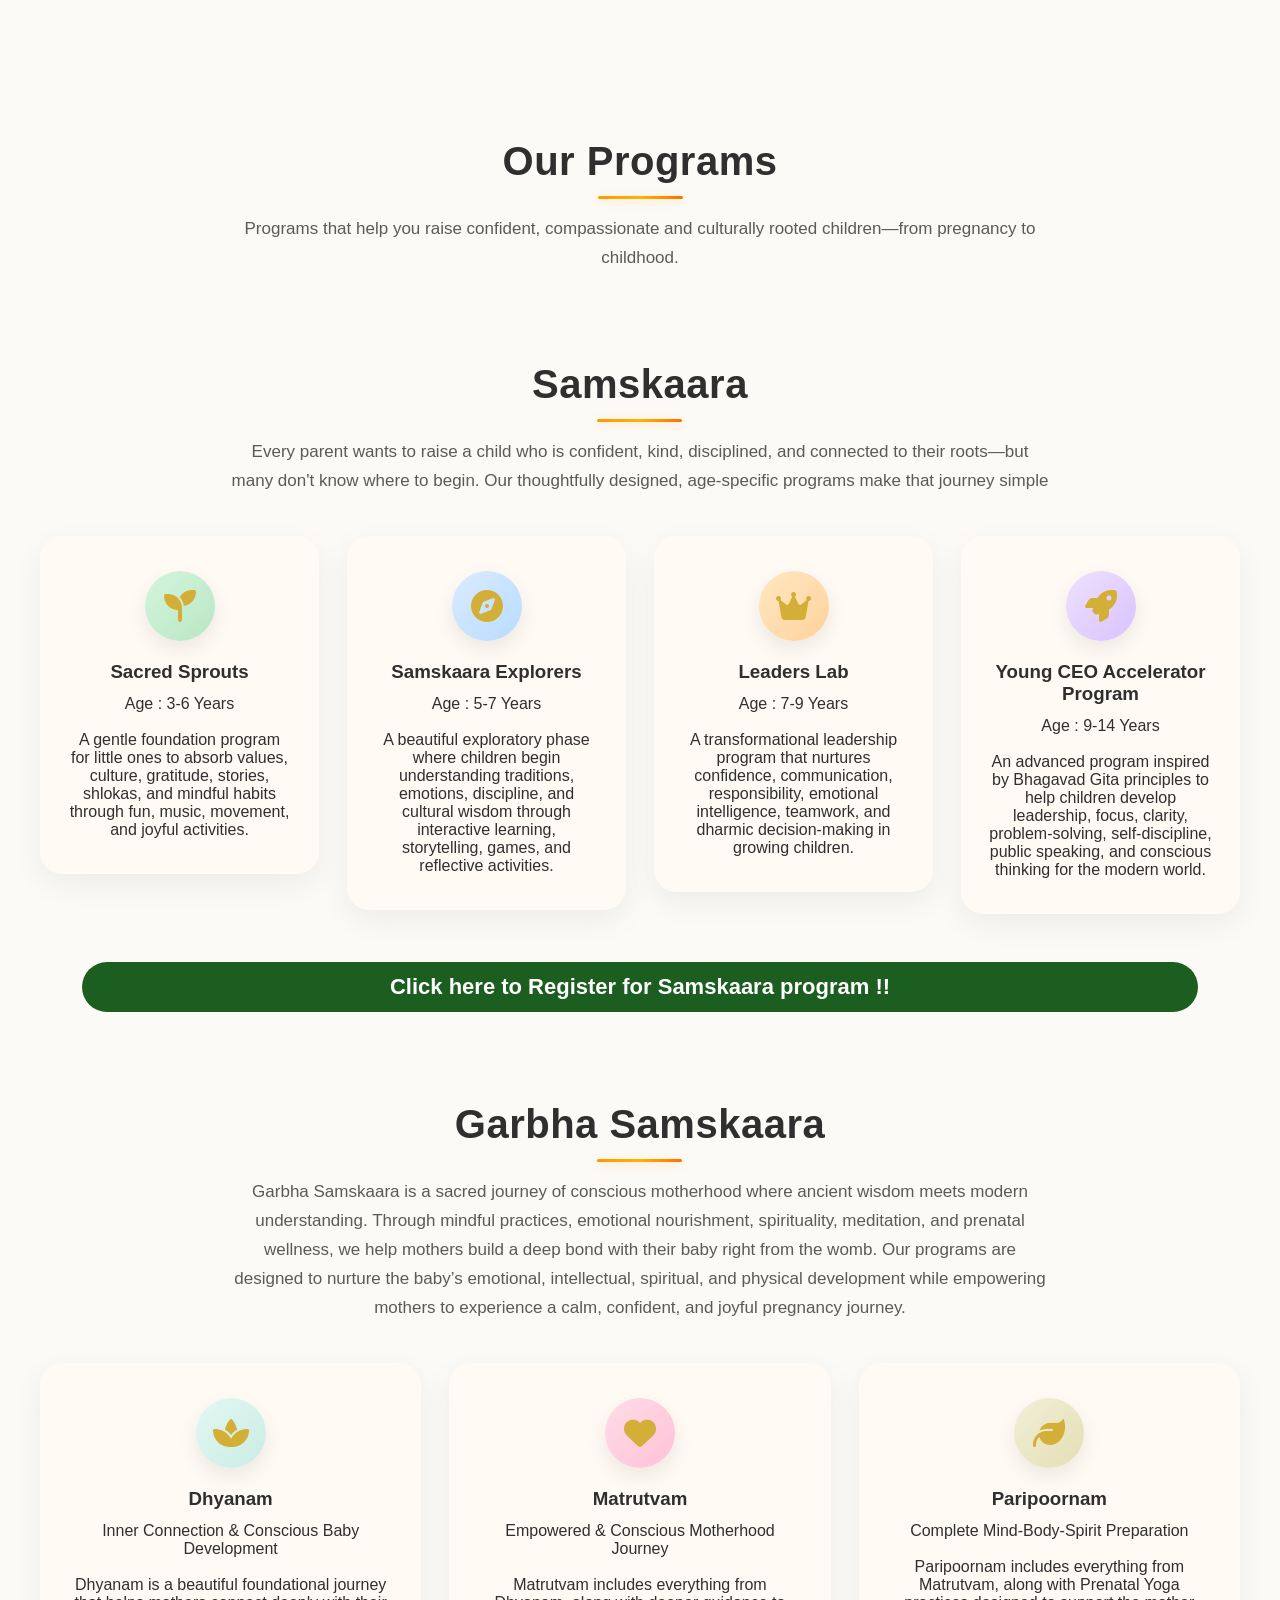
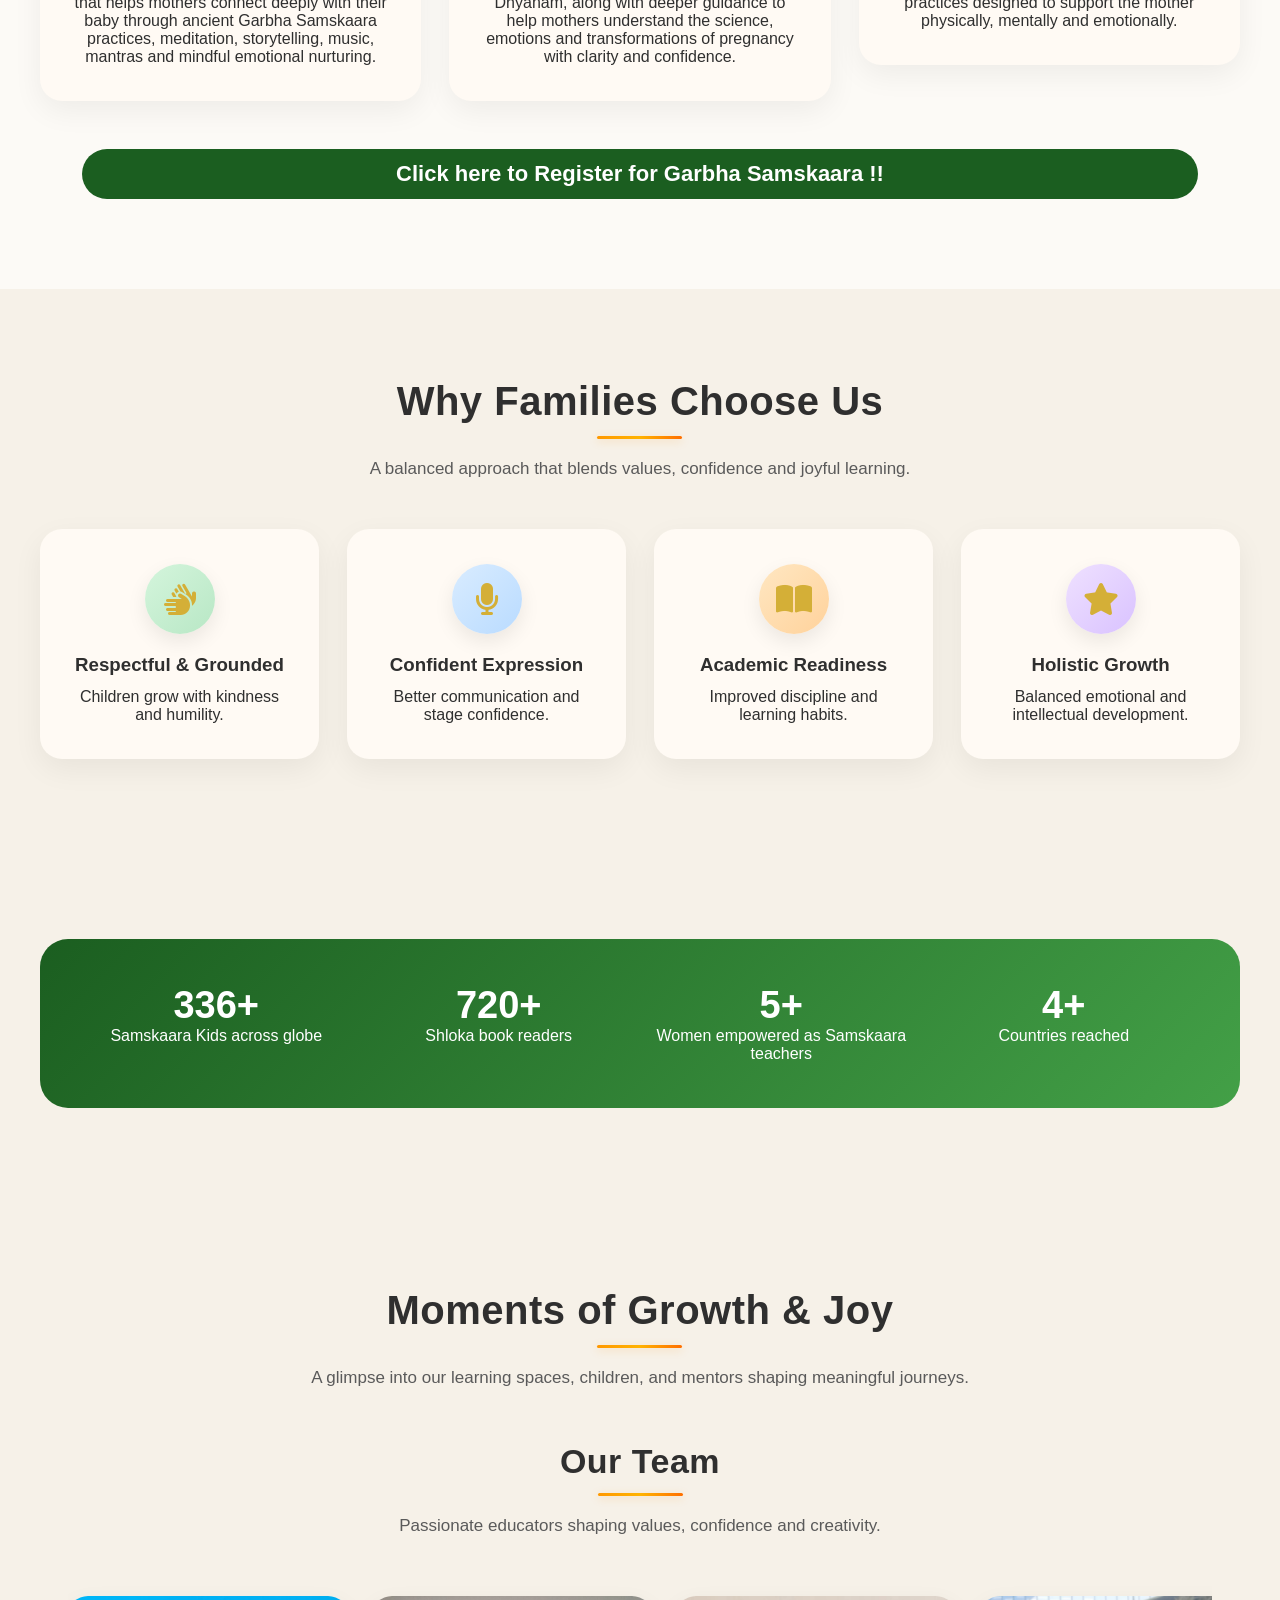
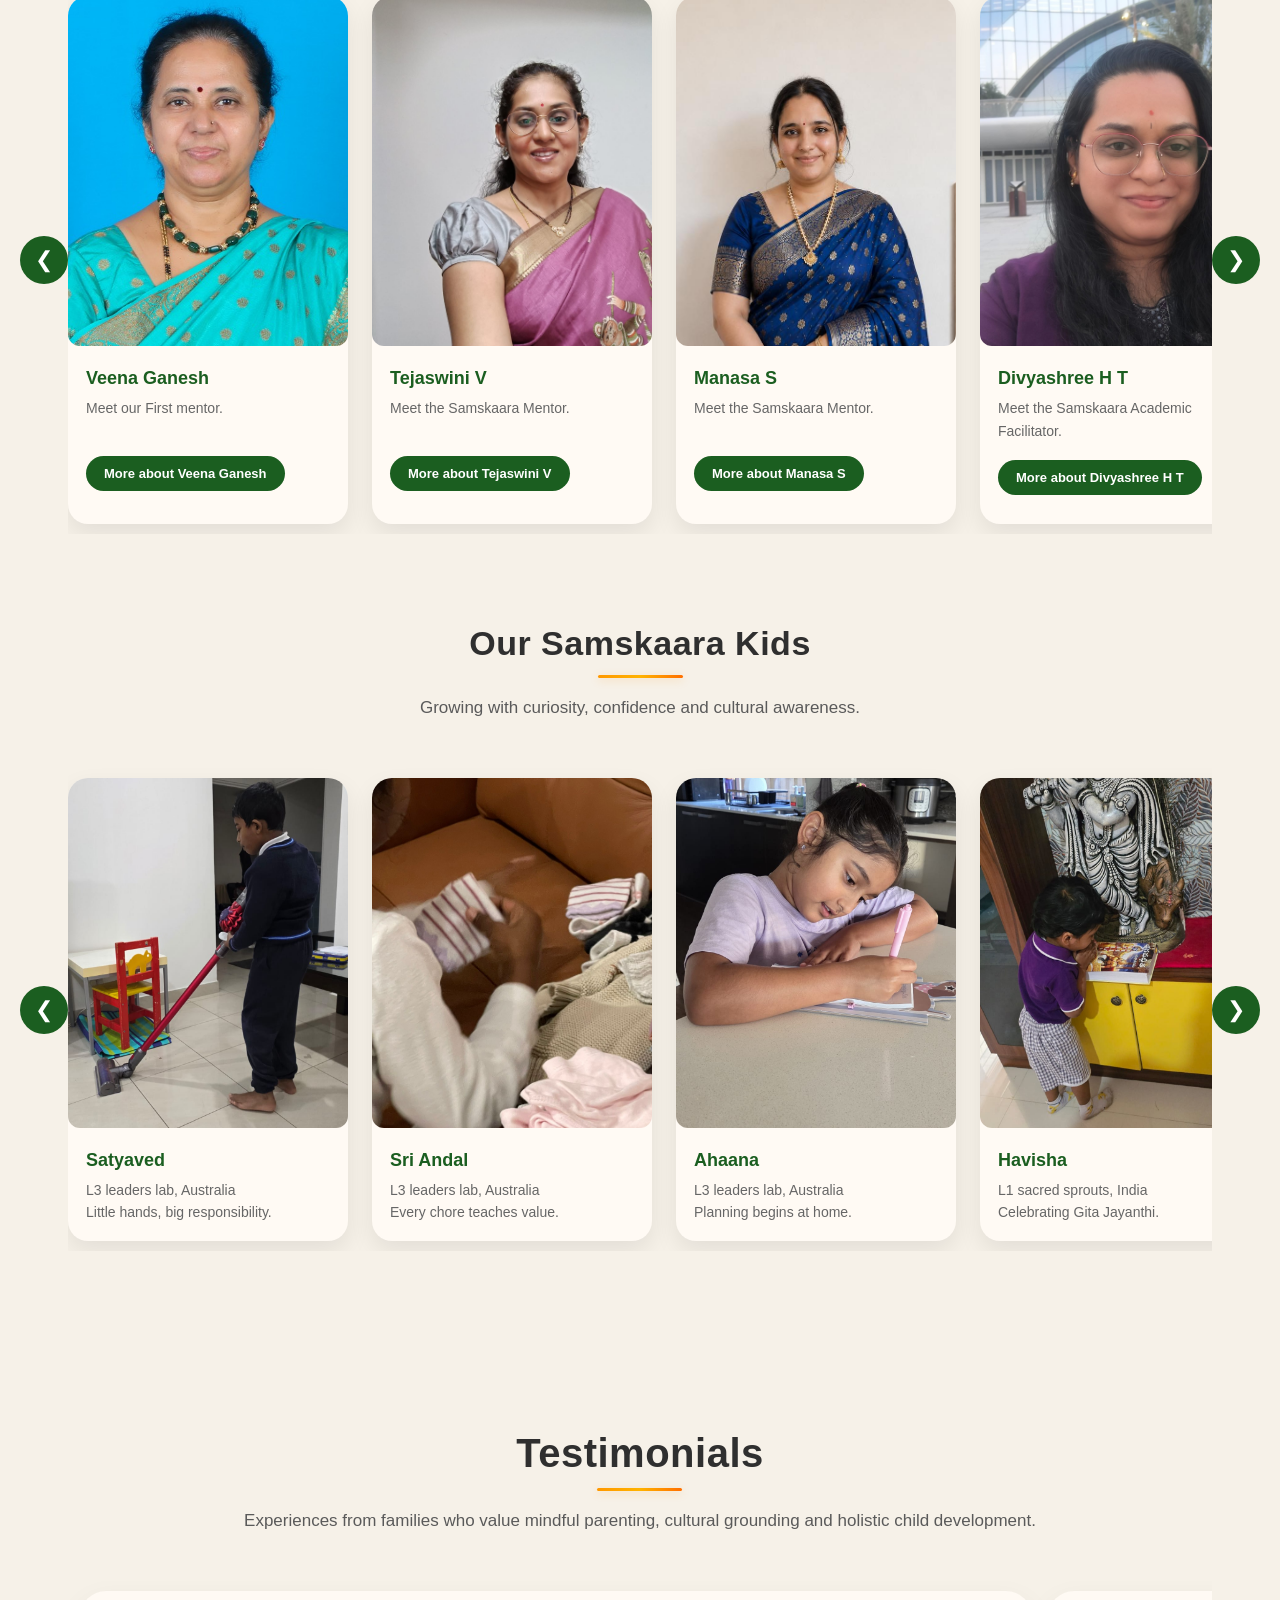
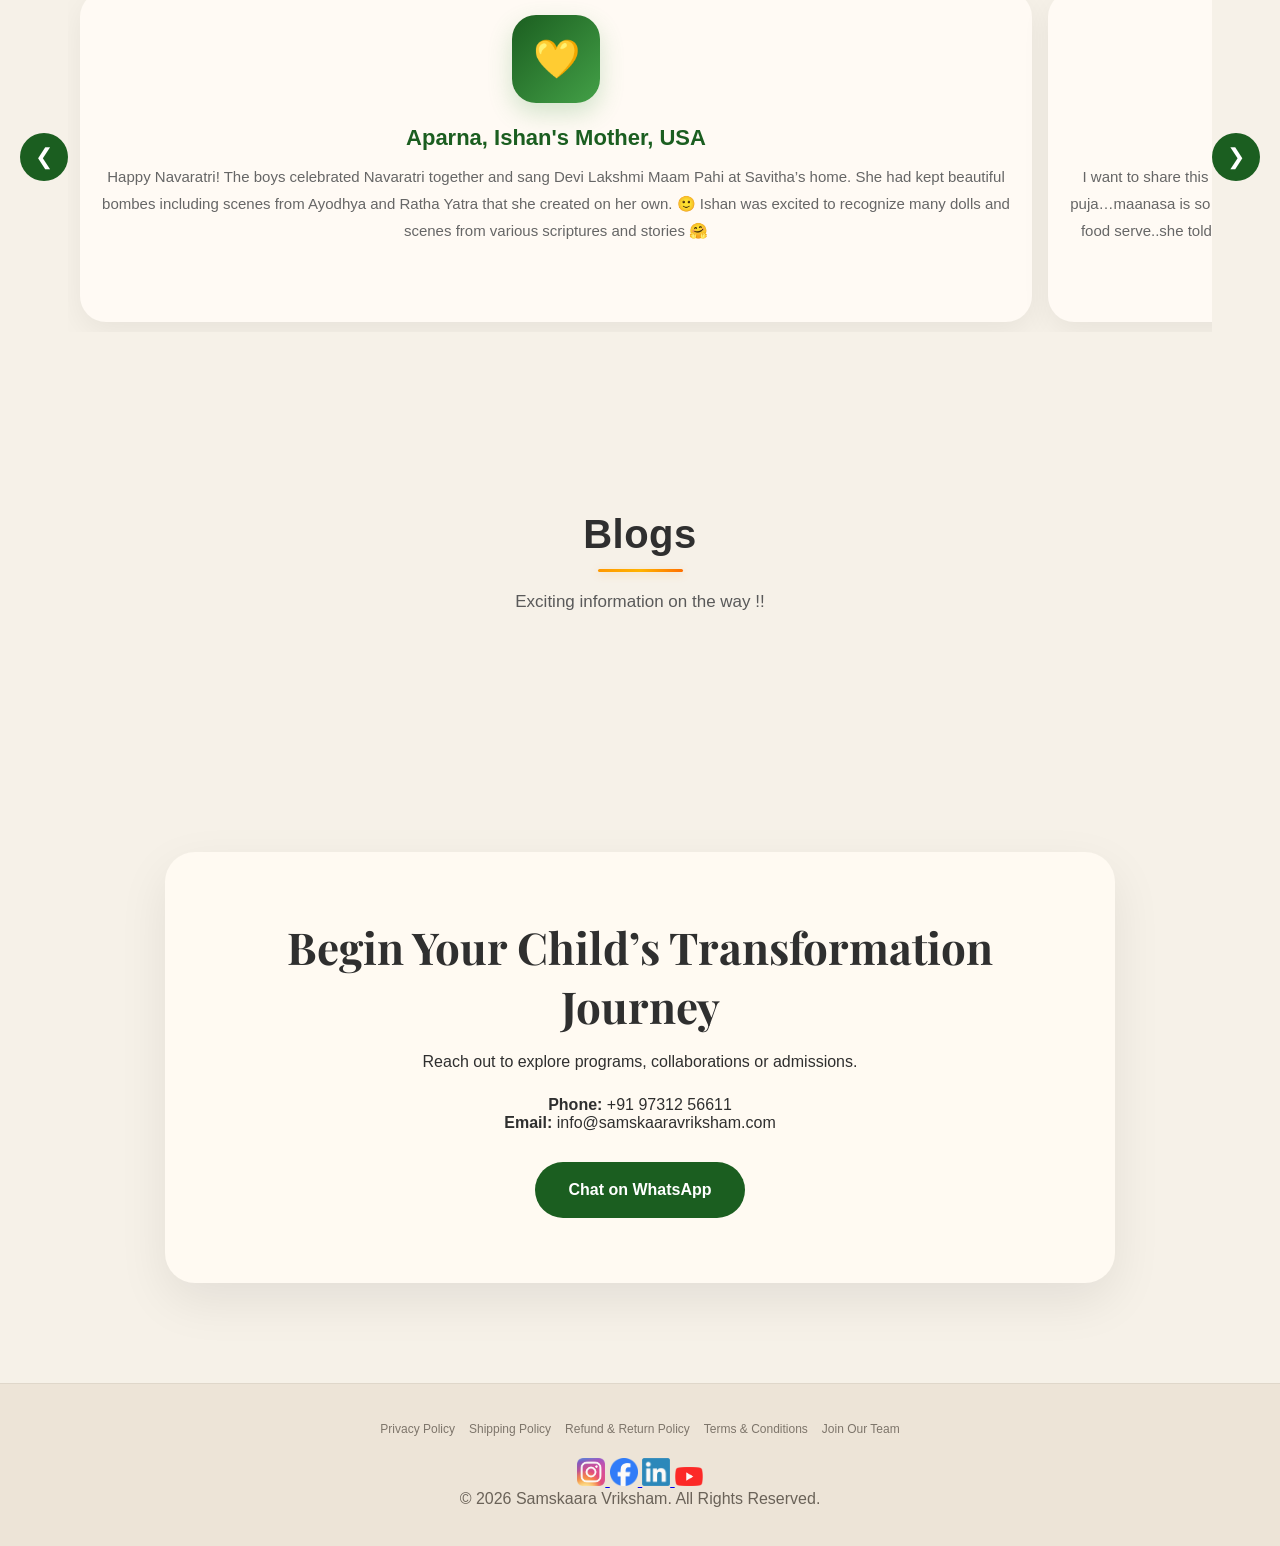
==== commit ac700210: "Add files via upload" ====
--- a/index.html
+++ b/index.html
@@ -5,7 +5,16 @@
     <meta charset="UTF-8">
     <meta name="viewport" content="width=device-width, initial-scale=1.0">
 
-    <title>Samskaara Vriksham</title>
+    <title>Samskaara Vriksham | Value-Based Education, Parenting & Garbha Samskaara</title>
+	
+	<meta name="description"
+      content="Samskaara Vriksham nurtures children through value-based education, Indian culture, Bhagavad Gita wisdom, parenting guidance and Garbha Samskaara programs to help families raise confident, compassionate and culturally rooted children.">
+	
+	<link rel="canonical"
+      href="https://www.samskaaravriksham.com/">
+	
+	<meta name="robots"
+      content="index, follow">
 	
 	<link rel="stylesheet" href="https://cdnjs.cloudflare.com/ajax/libs/font-awesome/6.5.1/css/all.min.css">
 
@@ -13,7 +22,8 @@
 
     <link href="https://fonts.googleapis.com/css2?family=Playfair+Display:wght@600;700&display=swap" rel="stylesheet">
 	
-	
+	<meta name="theme-color"
+      content="#1B5E20">
 
 		<link rel="icon" href="/favicon.ico" sizes="any">
 
@@ -57,7 +67,7 @@
 
             <img src="images/SamskaaraLogo.png"
                  class="logo"
-                 alt="Logo">
+                 alt="Samskaara Vriksham Logo">
 
             <div class="brand-text">
 
@@ -71,17 +81,13 @@
             </div>
 
         </div>
-		
-	<button class="menu-toggle"
-            onclick="toggleMenu()">
-        &#9776;
-    </button>
-
-        <!-- Stciky header -->
-
-        <nav id="mainNav">
+
+        <!-- RIGHT -->
+
+        <nav>
             <a href="#home">Home</a>
             <a href="#founder's story">Our Story</a>
+            <!--<a href="#programs">Programs</a>-->
 			<div class="dropdown">
 				<a href="#programs">Programs ▾</a>
 				<div class="dropdown-content">
@@ -100,44 +106,6 @@
             <a href="#blogs">Blogs</a>
             <a href="#contact">Contact</a>
         </nav>
-		
-		<!--Hamburger-->
-		<!--<nav id="mainNav">
-
-			<a href="#home">Home</a>
-			<a href="#founder-story">Our Story</a>
-			<div class="dropdown">
-
-				<a href="#programs">Programs ▾</a>
-
-				<div class="dropdown-content">
-
-					<a href="#samskaara-programs">
-						Samskaara
-					</a>
-
-					<a href="#garbha-programs">
-						Garbha Samskaara
-					</a>
-
-			</div>
-
-</div>
-
-			<a href="books.html">
-				Books
-			</a>
-
-			<a href="schools.html">
-				Samskaara at Schools
-			</a>
-
-			<a href="#gallery">Our Team</a>
-			<a href="#testimonials">Testimonials</a>
-			<a href="#blogs">Blogs</a>
-			<a href="#contact">Contact</a>
-
-		</nav>-->
 
     </div>
 
@@ -423,7 +391,7 @@
      FOUNDER STORY SECTION
 ========================= -->
 
-<section class="founder-story-section" id="founder-story">
+<section class="founder-story-section" id="founder's story">
 
     <div class="founder-wrapper">
 
@@ -2956,35 +2924,5 @@
 </script>
 
 
-
-<script>
-
-function toggleMenu(){
-
-    document
-        .getElementById("mainNav")
-        .classList
-        .toggle("active");
-
-}
-
-document
-.querySelectorAll("#mainNav a")
-.forEach(link=>{
-
-    link.addEventListener("click",()=>{
-
-        document
-        .getElementById("mainNav")
-        .classList
-        .remove("active");
-
-    });
-
-});
-
-</script>
-
-
 </body>
 </html>
